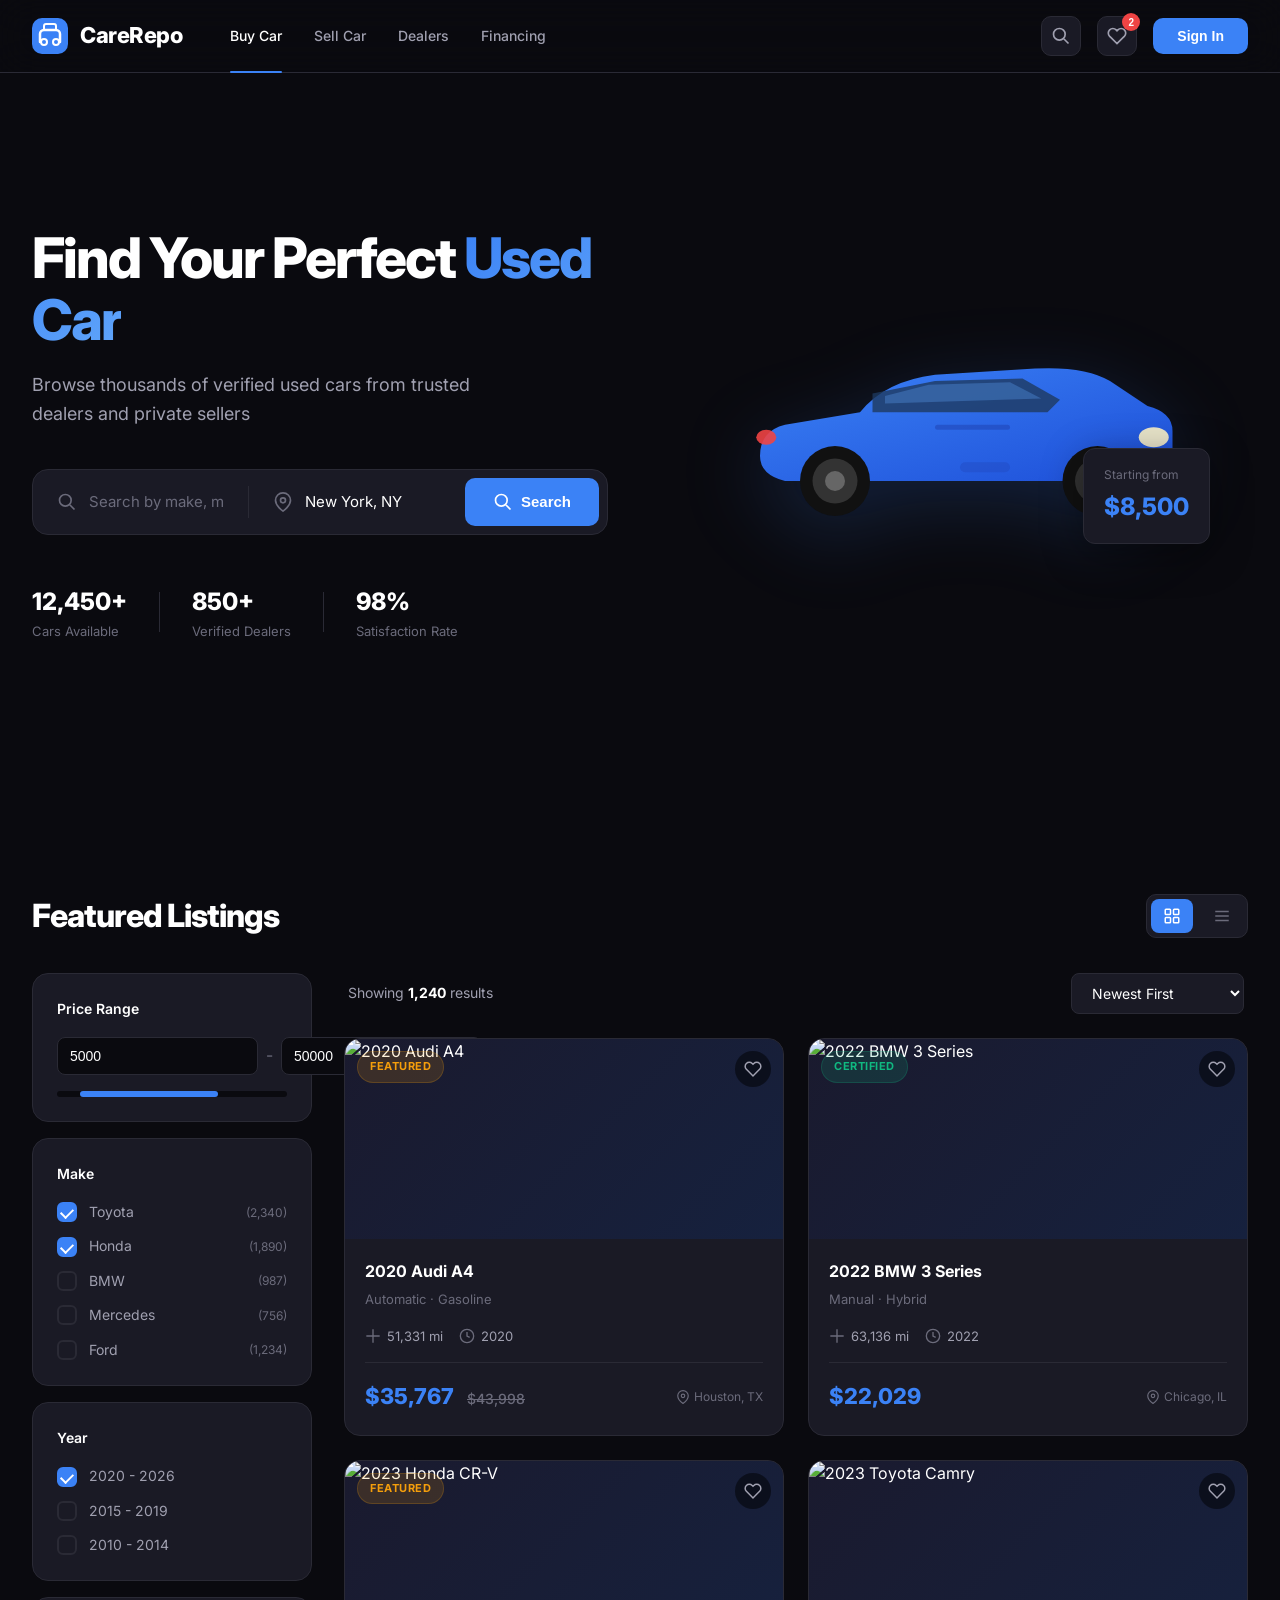
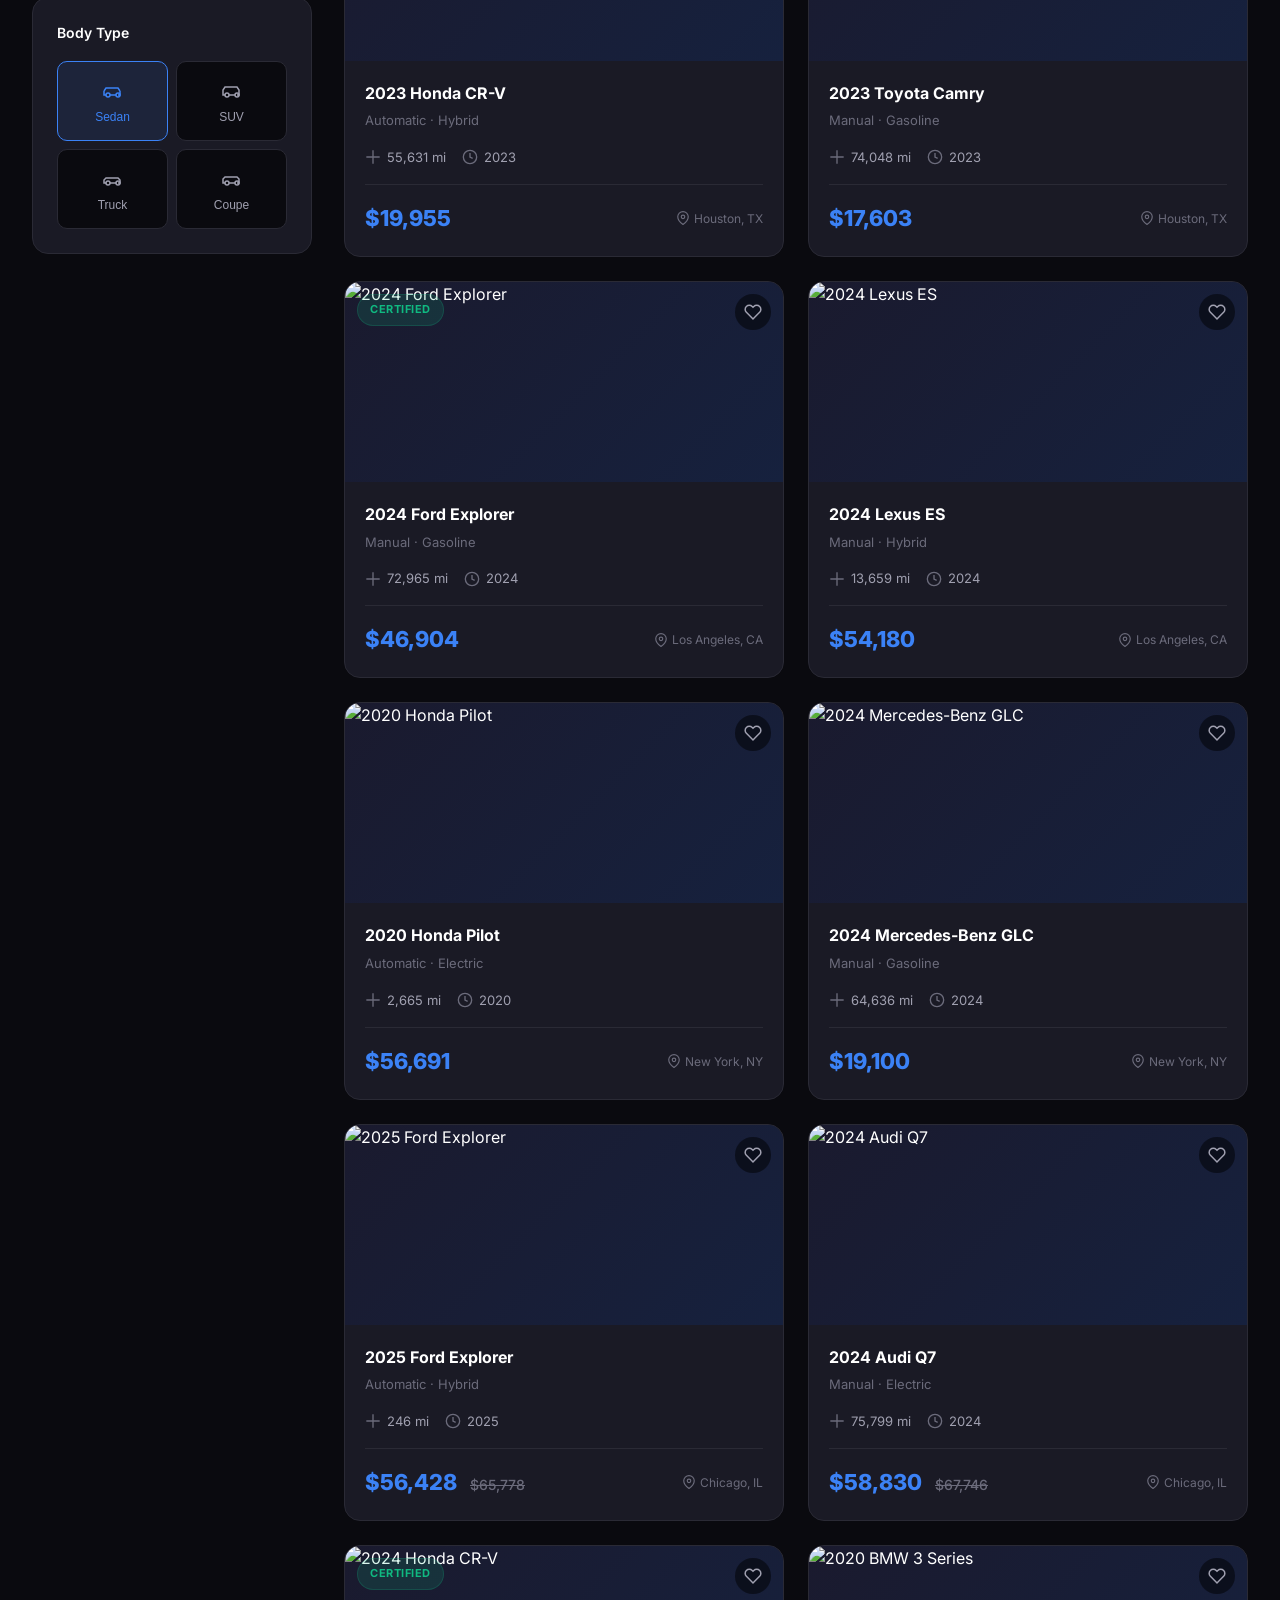
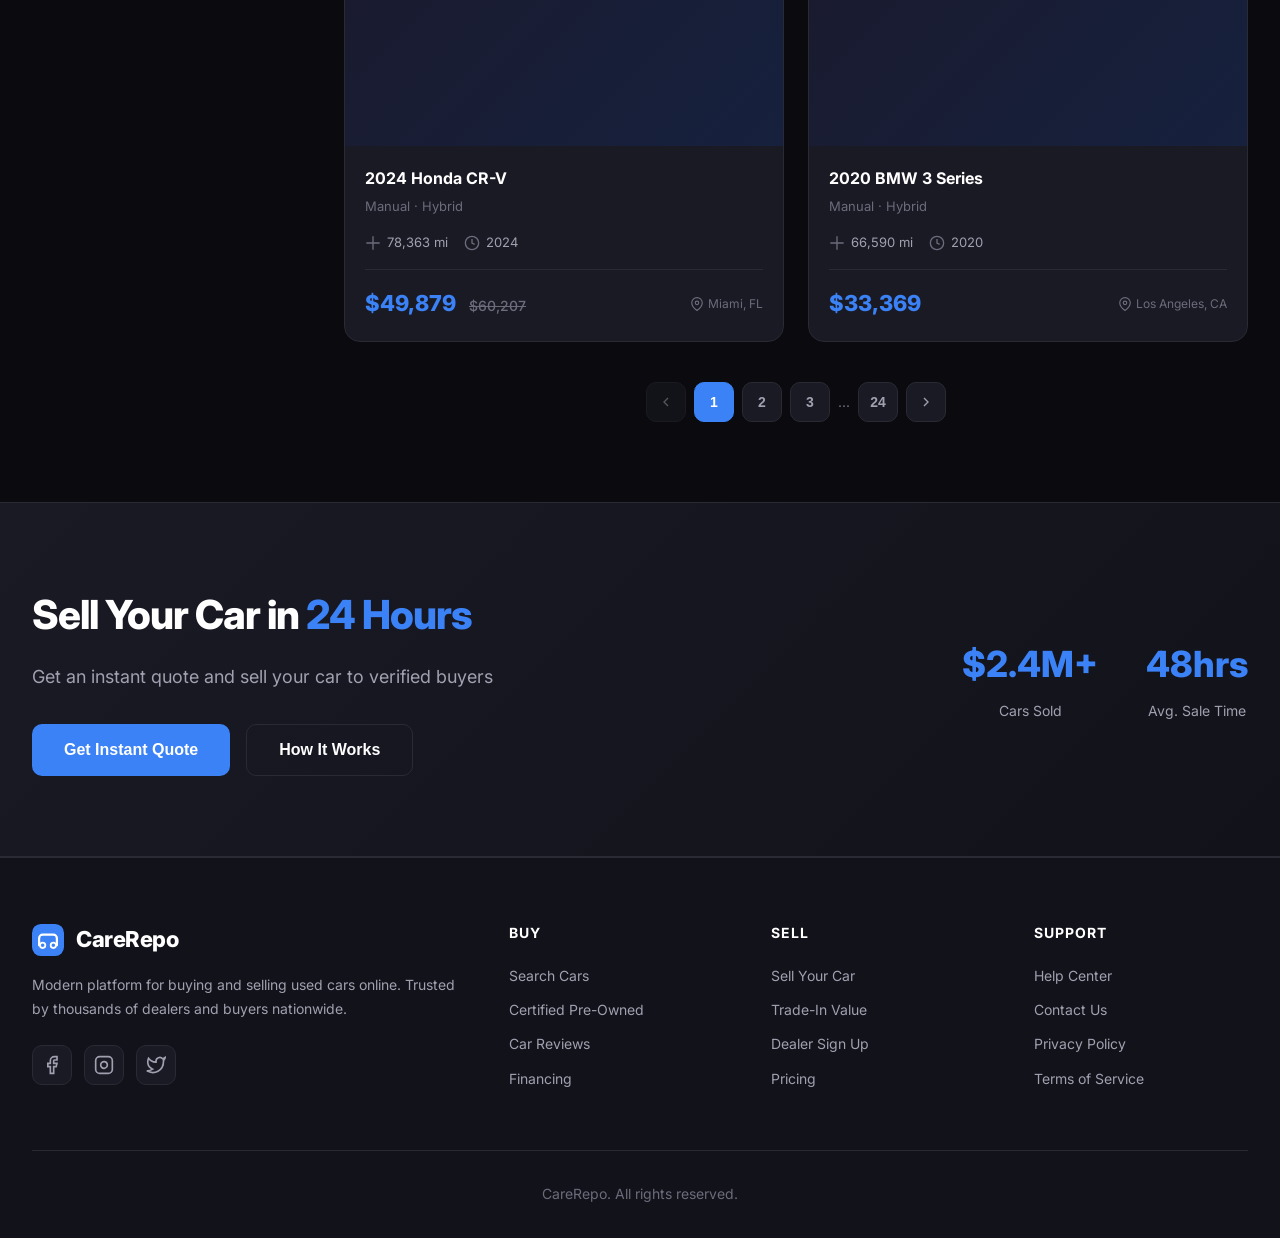
==== index.html @ aa580cdd "initial commit" ====
<!DOCTYPE html>
<html lang="en">
<head>
    <meta charset="UTF-8">
    <meta name="viewport" content="width=device-width, initial-scale=1.0">
    <title>CareRepo - Buy & Sell Used Cars Online</title>
    <link rel="stylesheet" href="styles.css">
    <link href="https://fonts.googleapis.com/css2?family=Inter:wght@300;400;500;600;700;800&display=swap" rel="stylesheet">
</head>
<body>
    <!-- Navigation -->
    <nav class="navbar">
        <div class="nav-container">
            <div class="nav-left">
                <a href="#" class="logo">
                    <svg width="36" height="36" viewBox="0 0 36 36" fill="none">
                        <rect width="36" height="36" rx="10" fill="#3b82f6"/>
                        <path d="M8 24v-8a4 4 0 014-4h12a4 4 0 014 4v8" stroke="white" stroke-width="2.5" stroke-linecap="round"/>
                        <circle cx="12" cy="24" r="3" stroke="white" stroke-width="2"/>
                        <circle cx="24" cy="24" r="3" stroke="white" stroke-width="2"/>
                        <path d="M12 12V8a2 2 0 012-2h8a2 2 0 012 2v4" stroke="white" stroke-width="2" stroke-linecap="round"/>
                    </svg>
                    <span>CareRepo</span>
                </a>
                <div class="nav-links">
                    <a href="#" class="nav-link active">Buy Car</a>
                    <a href="#" class="nav-link">Sell Car</a>
                    <a href="#" class="nav-link">Dealers</a>
                    <a href="#" class="nav-link">Financing</a>
                </div>
            </div>
            <div class="nav-right">
                <button class="icon-btn">
                    <svg width="20" height="20" viewBox="0 0 24 24" fill="none" stroke="currentColor" stroke-width="2">
                        <path d="M21 21l-6-6m2-5a7 7 0 11-14 0 7 7 0 0114 0z"/>
                    </svg>
                </button>
                <button class="icon-btn">
                    <svg width="20" height="20" viewBox="0 0 24 24" fill="none" stroke="currentColor" stroke-width="2">
                        <path d="M20.84 4.61a5.5 5.5 0 00-7.78 0L12 5.67l-1.06-1.06a5.5 5.5 0 00-7.78 7.78l1.06 1.06L12 21.23l7.78-7.78 1.06-1.06a5.5 5.5 0 000-7.78z"/>
                    </svg>
                    <span class="badge">2</span>
                </button>
                <button class="btn-primary">Sign In</button>
            </div>
        </div>
    </nav>

    <!-- Hero Section -->
    <section class="hero">
        <div class="hero-content">
            <h1>Find Your Perfect <span class="gradient-text">Used Car</span></h1>
            <p>Browse thousands of verified used cars from trusted dealers and private sellers</p>
            
            <div class="search-box">
                <div class="search-field">
                    <svg width="20" height="20" viewBox="0 0 24 24" fill="none" stroke="currentColor" stroke-width="2">
                        <path d="M21 21l-6-6m2-5a7 7 0 11-14 0 7 7 0 0114 0z"/>
                    </svg>
                    <input type="text" placeholder="Search by make, model, or keyword..." id="searchInput">
                </div>
                <div class="search-divider"></div>
                <div class="search-field">
                    <svg width="20" height="20" viewBox="0 0 24 24" fill="none" stroke="currentColor" stroke-width="2">
                        <path d="M21 10c0 7-9 13-9 13s-9-6-9-13a9 9 0 0118 0z"/>
                        <circle cx="12" cy="10" r="3"/>
                    </svg>
                    <input type="text" placeholder="Location" value="New York, NY">
                </div>
                <button class="btn-search" onclick="searchCars()">
                    <svg width="20" height="20" viewBox="0 0 24 24" fill="none" stroke="currentColor" stroke-width="2">
                        <path d="M21 21l-6-6m2-5a7 7 0 11-14 0 7 7 0 0114 0z"/>
                    </svg>
                    Search
                </button>
            </div>

            <div class="quick-stats">
                <div class="stat">
                    <span class="stat-number">12,450+</span>
                    <span class="stat-label">Cars Available</span>
                </div>
                <div class="stat-divider"></div>
                <div class="stat">
                    <span class="stat-number">850+</span>
                    <span class="stat-label">Verified Dealers</span>
                </div>
                <div class="stat-divider"></div>
                <div class="stat">
                    <span class="stat-number">98%</span>
                    <span class="stat-label">Satisfaction Rate</span>
                </div>
            </div>
        </div>
        <div class="hero-image">
            <div class="car-showcase">
                <div class="car-float">
                    <svg viewBox="0 0 400 200" class="hero-car">
                        <defs>
                            <linearGradient id="carGrad" x1="0%" y1="0%" x2="100%" y2="100%">
                                <stop offset="0%" style="stop-color:#3b82f6;stop-opacity:1" />
                                <stop offset="100%" style="stop-color:#1d4ed8;stop-opacity:1" />
                            </linearGradient>
                        </defs>
                        <!-- Car body -->
                        <path d="M40 120 Q40 100 60 95 L120 85 Q140 60 180 55 L260 50 Q300 48 320 60 L350 80 Q370 85 370 100 L370 120 Q370 135 350 140 L60 140 Q40 135 40 120Z" fill="url(#carGrad)"/>
                        <!-- Windows -->
                        <path d="M130 70 L180 60 L250 58 L280 75 L270 85 L130 85Z" fill="#1e3a5f" opacity="0.8"/>
                        <path d="M140 72 L175 63 L240 61 L265 74 L140 78Z" fill="#60a5fa" opacity="0.3"/>
                        <!-- Wheels -->
                        <circle cx="100" cy="140" r="28" fill="#111"/>
                        <circle cx="100" cy="140" r="18" fill="#333"/>
                        <circle cx="100" cy="140" r="8" fill="#666"/>
                        <circle cx="310" cy="140" r="28" fill="#111"/>
                        <circle cx="310" cy="140" r="18" fill="#333"/>
                        <circle cx="310" cy="140" r="8" fill="#666"/>
                        <!-- Headlight -->
                        <ellipse cx="355" cy="105" rx="12" ry="8" fill="#fef3c7" opacity="0.9"/>
                        <!-- Taillight -->
                        <ellipse cx="45" cy="105" rx="8" ry="6" fill="#ef4444" opacity="0.9"/>
                        <!-- Details -->
                        <rect x="180" y="95" width="60" height="4" rx="2" fill="#1e40af" opacity="0.5"/>
                        <rect x="200" y="125" width="40" height="8" rx="4" fill="#1e40af" opacity="0.3"/>
                    </svg>
                    <div class="price-tag">
                        <span class="price-label">Starting from</span>
                        <span class="price-value">$8,500</span>
                    </div>
                </div>
            </div>
        </div>
    </section>

    <!-- Filters & Listings -->
    <section class="listings-section">
        <div class="section-header">
            <h2>Featured Listings</h2>
            <div class="view-toggle">
                <button class="toggle-btn active" data-view="grid">
                    <svg width="18" height="18" viewBox="0 0 24 24" fill="none" stroke="currentColor" stroke-width="2">
                        <rect x="3" y="3" width="7" height="7" rx="1"/>
                        <rect x="14" y="3" width="7" height="7" rx="1"/>
                        <rect x="3" y="14" width="7" height="7" rx="1"/>
                        <rect x="14" y="14" width="7" height="7" rx="1"/>
                    </svg>
                </button>
                <button class="toggle-btn" data-view="list">
                    <svg width="18" height="18" viewBox="0 0 24 24" fill="none" stroke="currentColor" stroke-width="2">
                        <line x1="3" y1="6" x2="21" y2="6"/>
                        <line x1="3" y1="12" x2="21" y2="12"/>
                        <line x1="3" y1="18" x2="21" y2="18"/>
                    </svg>
                </button>
            </div>
        </div>

        <div class="listings-layout">
            <!-- Sidebar Filters -->
            <aside class="filters-sidebar">
                <div class="filter-group">
                    <h4>Price Range</h4>
                    <div class="price-inputs">
                        <input type="number" placeholder="Min" value="5000">
                        <span>-</span>
                        <input type="number" placeholder="Max" value="50000">
                    </div>
                    <div class="range-slider">
                        <div class="range-track">
                            <div class="range-fill" style="left: 10%; right: 30%;"></div>
                        </div>
                    </div>
                </div>

                <div class="filter-group">
                    <h4>Make</h4>
                    <div class="checkbox-list">
                        <label class="checkbox-item">
                            <input type="checkbox" checked>
                            <span class="checkmark"></span>
                            <span>Toyota</span>
                            <span class="count">(2,340)</span>
                        </label>
                        <label class="checkbox-item">
                            <input type="checkbox" checked>
                            <span class="checkmark"></span>
                            <span>Honda</span>
                            <span class="count">(1,890)</span>
                        </label>
                        <label class="checkbox-item">
                            <input type="checkbox">
                            <span class="checkmark"></span>
                            <span>BMW</span>
                            <span class="count">(987)</span>
                        </label>
                        <label class="checkbox-item">
                            <input type="checkbox">
                            <span class="checkmark"></span>
                            <span>Mercedes</span>
                            <span class="count">(756)</span>
                        </label>
                        <label class="checkbox-item">
                            <input type="checkbox">
                            <span class="checkmark"></span>
                            <span>Ford</span>
                            <span class="count">(1,234)</span>
                        </label>
                    </div>
                </div>

                <div class="filter-group">
                    <h4>Year</h4>
                    <div class="checkbox-list">
                        <label class="checkbox-item">
                            <input type="checkbox" checked>
                            <span class="checkmark"></span>
                            <span>2020 - 2026</span>
                        </label>
                        <label class="checkbox-item">
                            <input type="checkbox">
                            <span class="checkmark"></span>
                            <span>2015 - 2019</span>
                        </label>
                        <label class="checkbox-item">
                            <input type="checkbox">
                            <span class="checkmark"></span>
                            <span>2010 - 2014</span>
                        </label>
                    </div>
                </div>

                <div class="filter-group">
                    <h4>Body Type</h4>
                    <div class="body-type-grid">
                        <button class="body-type-btn active">
                            <svg width="24" height="24" viewBox="0 0 24 24" fill="none" stroke="currentColor" stroke-width="1.5">
                                <path d="M5 17a2 2 0 104 0 2 2 0 00-4 0z"/>
                                <path d="M15 17a2 2 0 104 0 2 2 0 00-4 0z"/>
                                <path d="M5 17H3v-4M3 13l2-3h12l2 3M19 13v4h-2M9 17h6"/>
                            </svg>
                            <span>Sedan</span>
                        </button>
                        <button class="body-type-btn">
                            <svg width="24" height="24" viewBox="0 0 24 24" fill="none" stroke="currentColor" stroke-width="1.5">
                                <path d="M5 17a2 2 0 104 0 2 2 0 00-4 0z"/>
                                <path d="M15 17a2 2 0 104 0 2 2 0 00-4 0z"/>
                                <path d="M5 17H3v-5l2-3h12l2 3v5h-2M9 17h6"/>
                            </svg>
                            <span>SUV</span>
                        </button>
                        <button class="body-type-btn">
                            <svg width="24" height="24" viewBox="0 0 24 24" fill="none" stroke="currentColor" stroke-width="1.5">
                                <path d="M5 17a2 2 0 104 0 2 2 0 00-4 0z"/>
                                <path d="M15 17a2 2 0 104 0 2 2 0 00-4 0z"/>
                                <path d="M5 17H3v-3l2-2h12l2 2v3h-2M9 17h6"/>
                            </svg>
                            <span>Truck</span>
                        </button>
                        <button class="body-type-btn">
                            <svg width="24" height="24" viewBox="0 0 24 24" fill="none" stroke="currentColor" stroke-width="1.5">
                                <path d="M5 17a2 2 0 104 0 2 2 0 00-4 0z"/>
                                <path d="M15 17a2 2 0 104 0 2 2 0 00-4 0z"/>
                                <path d="M5 17H3v-4l2-2h12l2 2v4h-2M9 17h6"/>
                            </svg>
                            <span>Coupe</span>
                        </button>
                    </div>
                </div>
            </aside>

            <!-- Car Grid -->
            <div class="cars-container">
                <div class="cars-header">
                    <p class="results-count">Showing <strong>1,240</strong> results</p>
                    <div class="sort-dropdown">
                        <select id="sortSelect">
                            <option value="newest">Newest First</option>
                            <option value="price-low">Price: Low to High</option>
                            <option value="price-high">Price: High to Low</option>
                            <option value="mileage">Lowest Mileage</option>
                        </select>
                    </div>
                </div>

                <div class="cars-grid" id="carsGrid">
                    <!-- Cars populated by JS -->
                </div>

                <div class="pagination">
                    <button class="page-btn" disabled>
                        <svg width="16" height="16" viewBox="0 0 24 24" fill="none" stroke="currentColor" stroke-width="2">
                            <polyline points="15 18 9 12 15 6"/>
                        </svg>
                    </button>
                    <button class="page-btn active">1</button>
                    <button class="page-btn">2</button>
                    <button class="page-btn">3</button>
                    <span class="page-ellipsis">...</span>
                    <button class="page-btn">24</button>
                    <button class="page-btn">
                        <svg width="16" height="16" viewBox="0 0 24 24" fill="none" stroke="currentColor" stroke-width="2">
                            <polyline points="9 18 15 12 9 6"/>
                        </svg>
                    </button>
                </div>
            </div>
        </div>
    </section>

    <!-- CTA Section -->
    <section class="cta-section">
        <div class="cta-content">
            <h2>Sell Your Car in <span class="highlight">24 Hours</span></h2>
            <p>Get an instant quote and sell your car to verified buyers</p>
            <div class="cta-buttons">
                <button class="btn-primary btn-large">Get Instant Quote</button>
                <button class="btn-outline btn-large">How It Works</button>
            </div>
        </div>
        <div class="cta-stats">
            <div class="cta-stat">
                <span class="cta-number">$2.4M+</span>
                <span class="cta-label">Cars Sold</span>
            </div>
            <div class="cta-stat">
                <span class="cta-number">48hrs</span>
                <span class="cta-label">Avg. Sale Time</span>
            </div>
        </div>
    </section>

    <!-- Footer -->
    <footer class="footer">
        <div class="footer-grid">
            <div class="footer-brand">
                <div class="logo">
                    <svg width="32" height="32" viewBox="0 0 36 36" fill="none">
                        <rect width="36" height="36" rx="10" fill="#3b82f6"/>
                        <path d="M8 24v-8a4 4 0 014-4h12a4 4 0 014 4v8" stroke="white" stroke-width="2.5" stroke-linecap="round"/>
                        <circle cx="12" cy="24" r="3" stroke="white" stroke-width="2"/>
                        <circle cx="24" cy="24" r="3" stroke="white" stroke-width="2"/>
                    </svg>
                    <span>CareRepo</span>
                </div>
                <p>Modern platform for buying and selling used cars online. Trusted by thousands of dealers and buyers nationwide.</p>
                <div class="social-links">
                    <a href="#" class="social-link">
                        <svg width="20" height="20" viewBox="0 0 24 24" fill="none" stroke="currentColor" stroke-width="2">
                            <path d="M18 2h-3a5 5 0 00-5 5v3H7v4h3v8h4v-8h3l1-4h-4V7a1 1 0 011-1h3z"/>
                        </svg>
                    </a>
                    <a href="#" class="social-link">
                        <svg width="20" height="20" viewBox="0 0 24 24" fill="none" stroke="currentColor" stroke-width="2">
                            <rect x="2" y="2" width="20" height="20" rx="5" ry="5"/>
                            <path d="M16 11.37A4 4 0 1112.63 8 4 4 0 0116 11.37z"/>
                            <line x1="17.5" y1="6.5" x2="17.51" y2="6.5"/>
                        </svg>
                    </a>
                    <a href="#" class="social-link">
                        <svg width="20" height="20" viewBox="0 0 24 24" fill="none" stroke="currentColor" stroke-width="2">
                            <path d="M23 3a10.9 10.9 0 01-3.14 1.53 4.48 4.48 0 00-7.86 3v1A10.66 10.66 0 013 4s-4 9 5 13a11.64 11.64 0 01-7 2c9 5 20 0 20-11.5a4.5 4.5 0 00-.08-.83A7.72 7.72 0 0023 3z"/>
                        </svg>
                    </a>
                </div>
            </div>
            <div class="footer-links">
                <h4>Buy</h4>
                <a href="#">Search Cars</a>
                <a href="#">Certified Pre-Owned</a>
                <a href="#">Car Reviews</a>
                <a href="#">Financing</a>
            </div>
            <div class="footer-links">
                <h4>Sell</h4>
                <a href="#">Sell Your Car</a>
                <a href="#">Trade-In Value</a>
                <a href="#">Dealer Sign Up</a>
                <a href="#">Pricing</a>
            </div>
            <div class="footer-links">
                <h4>Support</h4>
                <a href="#">Help Center</a>
                <a href="#">Contact Us</a>
                <a href="#">Privacy Policy</a>
                <a href="#">Terms of Service</a>
            </div>
        </div>
        <div class="footer-bottom">
            <p> CareRepo. All rights reserved.</p>
        </div>
    </footer>

    <script src="script.js"></script>
</body>
</html>
---- styles.css ----
/* styles.css */
:root {
    --primary: #3b82f6;
    --primary-dark: #2563eb;
    --primary-light: #60a5fa;
    --bg: #0a0a0f;
    --bg-elevated: #12121a;
    --bg-card: #1a1a25;
    --bg-card-hover: #22222f;
    --text-primary: #ffffff;
    --text-secondary: #a0a0b0;
    --text-muted: #6b6b7b;
    --border: #2a2a35;
    --success: #10b981;
    --danger: #ef4444;
    --warning: #f59e0b;
    --radius: 12px;
    --radius-lg: 16px;
    --shadow: 0 4px 20px rgba(0,0,0,0.3);
    --shadow-lg: 0 10px 40px rgba(0,0,0,0.4);
}

* {
    margin: 0;
    padding: 0;
    box-sizing: border-box;
}

html {
    scroll-behavior: smooth;
}

body {
    font-family: 'Inter', -apple-system, BlinkMacSystemFont, sans-serif;
    background: var(--bg);
    color: var(--text-primary);
    line-height: 1.6;
    -webkit-font-smoothing: antialiased;
}

/* Scrollbar */
::-webkit-scrollbar {
    width: 8px;
}

::-webkit-scrollbar-track {
    background: var(--bg);
}

::-webkit-scrollbar-thumb {
    background: var(--border);
    border-radius: 4px;
}

::-webkit-scrollbar-thumb:hover {
    background: var(--primary);
}

/* Navigation */
.navbar {
    position: fixed;
    top: 0;
    left: 0;
    right: 0;
    z-index: 1000;
    background: rgba(10, 10, 15, 0.8);
    backdrop-filter: blur(20px);
    border-bottom: 1px solid var(--border);
}

.nav-container {
    max-width: 1400px;
    margin: 0 auto;
    padding: 0 32px;
    height: 72px;
    display: flex;
    align-items: center;
    justify-content: space-between;
}

.nav-left {
    display: flex;
    align-items: center;
    gap: 48px;
}

.logo {
    display: flex;
    align-items: center;
    gap: 12px;
    text-decoration: none;
    color: var(--text-primary);
    font-size: 22px;
    font-weight: 800;
    letter-spacing: -0.5px;
}

.nav-links {
    display: flex;
    gap: 32px;
}

.nav-link {
    color: var(--text-secondary);
    text-decoration: none;
    font-size: 14px;
    font-weight: 500;
    transition: color 0.3s ease;
    position: relative;
}

.nav-link:hover, .nav-link.active {
    color: var(--text-primary);
}

.nav-link.active::after {
    content: '';
    position: absolute;
    bottom: -26px;
    left: 0;
    right: 0;
    height: 2px;
    background: var(--primary);
    border-radius: 2px;
}

.nav-right {
    display: flex;
    align-items: center;
    gap: 16px;
}

.icon-btn {
    position: relative;
    background: var(--bg-card);
    border: 1px solid var(--border);
    border-radius: 10px;
    width: 40px;
    height: 40px;
    display: flex;
    align-items: center;
    justify-content: center;
    color: var(--text-secondary);
    cursor: pointer;
    transition: all 0.3s ease;
}

.icon-btn:hover {
    border-color: var(--primary);
    color: var(--text-primary);
    background: var(--bg-card-hover);
}

.badge {
    position: absolute;
    top: -4px;
    right: -4px;
    width: 18px;
    height: 18px;
    background: var(--danger);
    border-radius: 50%;
    font-size: 10px;
    font-weight: 700;
    display: flex;
    align-items: center;
    justify-content: center;
    color: white;
    animation: pulse 2s infinite;
}

@keyframes pulse {
    0%, 100% { transform: scale(1); }
    50% { transform: scale(1.15); }
}

.btn-primary {
    background: var(--primary);
    color: white;
    border: none;
    border-radius: 10px;
    padding: 10px 24px;
    font-size: 14px;
    font-weight: 600;
    cursor: pointer;
    transition: all 0.3s ease;
}

.btn-primary:hover {
    background: var(--primary-dark);
    transform: translateY(-2px);
    box-shadow: 0 4px 16px rgba(59, 130, 246, 0.3);
}

.btn-outline {
    background: transparent;
    color: var(--text-primary);
    border: 1px solid var(--border);
    border-radius: 10px;
    padding: 10px 24px;
    font-size: 14px;
    font-weight: 600;
    cursor: pointer;
    transition: all 0.3s ease;
}

.btn-outline:hover {
    border-color: var(--primary);
    color: var(--primary);
}

/* Hero Section */
.hero {
    padding: 140px 32px 80px;
    max-width: 1400px;
    margin: 0 auto;
    display: grid;
    grid-template-columns: 1fr 1fr;
    gap: 64px;
    align-items: center;
    min-height: 90vh;
}

.hero-content h1 {
    font-size: 56px;
    font-weight: 800;
    line-height: 1.1;
    letter-spacing: -2px;
    margin-bottom: 20px;
}

.gradient-text {
    background: linear-gradient(135deg, var(--primary), var(--primary-light));
    -webkit-background-clip: text;
    -webkit-text-fill-color: transparent;
    background-clip: text;
}

.hero-content p {
    font-size: 18px;
    color: var(--text-secondary);
    margin-bottom: 40px;
    max-width: 480px;
}

.search-box {
    display: flex;
    align-items: center;
    background: var(--bg-card);
    border: 1px solid var(--border);
    border-radius: var(--radius-lg);
    padding: 8px;
    gap: 8px;
    margin-bottom: 48px;
    transition: all 0.3s ease;
}

.search-box:focus-within {
    border-color: var(--primary);
    box-shadow: 0 0 0 4px rgba(59, 130, 246, 0.1);
}

.search-field {
    display: flex;
    align-items: center;
    gap: 12px;
    padding: 12px 16px;
    flex: 1;
}

.search-field svg {
    color: var(--text-muted);
    flex-shrink: 0;
}

.search-field input {
    background: none;
    border: none;
    outline: none;
    color: var(--text-primary);
    font-size: 15px;
    width: 100%;
    font-family: inherit;
}

.search-field input::placeholder {
    color: var(--text-muted);
}

.search-divider {
    width: 1px;
    height: 32px;
    background: var(--border);
}

.btn-search {
    display: flex;
    align-items: center;
    gap: 8px;
    background: var(--primary);
    color: white;
    border: none;
    border-radius: 10px;
    padding: 14px 28px;
    font-size: 15px;
    font-weight: 600;
    cursor: pointer;
    transition: all 0.3s ease;
    white-space: nowrap;
}

.btn-search:hover {
    background: var(--primary-dark);
    transform: translateY(-2px);
    box-shadow: 0 4px 16px rgba(59, 130, 246, 0.3);
}

.quick-stats {
    display: flex;
    align-items: center;
    gap: 32px;
}

.stat {
    display: flex;
    flex-direction: column;
}

.stat-number {
    font-size: 24px;
    font-weight: 800;
    color: var(--text-primary);
}

.stat-label {
    font-size: 13px;
    color: var(--text-muted);
}

.stat-divider {
    width: 1px;
    height: 40px;
    background: var(--border);
}

/* Hero Car Animation */
.hero-image {
    display: flex;
    align-items: center;
    justify-content: center;
}

.car-showcase {
    position: relative;
    width: 100%;
    max-width: 500px;
}

.car-float {
    animation: float 6s ease-in-out infinite;
}

@keyframes float {
    0%, 100% { transform: translateY(0px); }
    50% { transform: translateY(-20px); }
}

.hero-car {
    width: 100%;
    height: auto;
    filter: drop-shadow(0 20px 40px rgba(59, 130, 246, 0.2));
}

.price-tag {
    position: absolute;
    bottom: 20px;
    right: 0;
    background: var(--bg-card);
    border: 1px solid var(--border);
    border-radius: var(--radius);
    padding: 16px 20px;
    box-shadow: var(--shadow-lg);
    animation: slideIn 1s ease forwards;
    animation-delay: 0.5s;
    opacity: 0;
}

@keyframes slideIn {
    from { opacity: 0; transform: translateX(20px); }
    to { opacity: 1; transform: translateX(0); }
}

.price-label {
    display: block;
    font-size: 12px;
    color: var(--text-muted);
    margin-bottom: 4px;
}

.price-value {
    display: block;
    font-size: 24px;
    font-weight: 800;
    color: var(--primary);
}

/* Listings Section */
.listings-section {
    max-width: 1400px;
    margin: 0 auto;
    padding: 80px 32px;
}

.section-header {
    display: flex;
    justify-content: space-between;
    align-items: center;
    margin-bottom: 32px;
}

.section-header h2 {
    font-size: 32px;
    font-weight: 800;
    letter-spacing: -1px;
}

.view-toggle {
    display: flex;
    gap: 8px;
    background: var(--bg-card);
    padding: 4px;
    border-radius: 10px;
    border: 1px solid var(--border);
}

.toggle-btn {
    background: none;
    border: none;
    color: var(--text-muted);
    padding: 8px 12px;
    border-radius: 8px;
    cursor: pointer;
    transition: all 0.3s ease;
    display: flex;
    align-items: center;
}

.toggle-btn.active {
    background: var(--primary);
    color: white;
}

.toggle-btn:hover:not(.active) {
    color: var(--text-primary);
}

/* Layout */
.listings-layout {
    display: grid;
    grid-template-columns: 280px 1fr;
    gap: 32px;
}

/* Filters Sidebar */
.filters-sidebar {
    position: sticky;
    top: 100px;
    height: fit-content;
}

.filter-group {
    background: var(--bg-card);
    border: 1px solid var(--border);
    border-radius: var(--radius-lg);
    padding: 24px;
    margin-bottom: 16px;
}

.filter-group h4 {
    font-size: 14px;
    font-weight: 600;
    margin-bottom: 16px;
    color: var(--text-primary);
}

.price-inputs {
    display: flex;
    align-items: center;
    gap: 8px;
    margin-bottom: 16px;
}

.price-inputs input {
    flex: 1;
    background: var(--bg);
    border: 1px solid var(--border);
    border-radius: 8px;
    padding: 10px 12px;
    color: var(--text-primary);
    font-size: 14px;
    outline: none;
    transition: border-color 0.3s ease;
}

.price-inputs input:focus {
    border-color: var(--primary);
}

.price-inputs span {
    color: var(--text-muted);
}

.range-slider {
    position: relative;
    height: 6px;
    background: var(--bg);
    border-radius: 3px;
}

.range-fill {
    position: absolute;
    height: 100%;
    background: var(--primary);
    border-radius: 3px;
}

.checkbox-list {
    display: flex;
    flex-direction: column;
    gap: 12px;
}

.checkbox-item {
    display: flex;
    align-items: center;
    gap: 12px;
    cursor: pointer;
    font-size: 14px;
    color: var(--text-secondary);
    transition: color 0.3s ease;
}

.checkbox-item:hover {
    color: var(--text-primary);
}

.checkbox-item input {
    display: none;
}

.checkmark {
    width: 20px;
    height: 20px;
    border: 2px solid var(--border);
    border-radius: 6px;
    display: flex;
    align-items: center;
    justify-content: center;
    transition: all 0.3s ease;
    flex-shrink: 0;
}

.checkbox-item input:checked + .checkmark {
    background: var(--primary);
    border-color: var(--primary);
}

.checkbox-item input:checked + .checkmark::after {
    content: '';
    width: 6px;
    height: 10px;
    border: solid white;
    border-width: 0 2px 2px 0;
    transform: rotate(45deg);
}

.count {
    margin-left: auto;
    color: var(--text-muted);
    font-size: 12px;
}

.body-type-grid {
    display: grid;
    grid-template-columns: 1fr 1fr;
    gap: 8px;
}

.body-type-btn {
    display: flex;
    flex-direction: column;
    align-items: center;
    gap: 8px;
    padding: 16px 8px;
    background: var(--bg);
    border: 1px solid var(--border);
    border-radius: 10px;
    color: var(--text-secondary);
    font-size: 12px;
    font-weight: 500;
    cursor: pointer;
    transition: all 0.3s ease;
}

.body-type-btn:hover {
    border-color: var(--primary);
    color: var(--text-primary);
}

.body-type-btn.active {
    background: rgba(59, 130, 246, 0.1);
    border-color: var(--primary);
    color: var(--primary);
}

/* Cars Container */
.cars-container {
    display: flex;
    flex-direction: column;
    gap: 24px;
}

.cars-header {
    display: flex;
    justify-content: space-between;
    align-items: center;
    padding: 0 4px;
}

.results-count {
    color: var(--text-secondary);
    font-size: 14px;
}

.results-count strong {
    color: var(--text-primary);
}

.sort-dropdown select {
    background: var(--bg-card);
    border: 1px solid var(--border);
    border-radius: 8px;
    padding: 10px 16px;
    color: var(--text-primary);
    font-size: 14px;
    outline: none;
    cursor: pointer;
    font-family: inherit;
}

/* Car Cards */
.cars-grid {
    display: grid;
    grid-template-columns: repeat(auto-fill, minmax(300px, 1fr));
    gap: 24px;
}

.car-card {
    background: var(--bg-card);
    border: 1px solid var(--border);
    border-radius: var(--radius-lg);
    overflow: hidden;
    transition: all 0.4s cubic-bezier(0.4, 0, 0.2, 1);
    cursor: pointer;
    position: relative;
}

.car-card:hover {
    transform: translateY(-8px);
    border-color: rgba(59, 130, 246, 0.3);
    box-shadow: 0 20px 40px rgba(0, 0, 0, 0.4), 0 0 0 1px rgba(59, 130, 246, 0.1);
}

.car-image {
    position: relative;
    height: 200px;
    background: linear-gradient(135deg, #1a1a2e 0%, #16213e 100%);
    overflow: hidden;
}

.car-image img {
    width: 100%;
    height: 100%;
    object-fit: cover;
    transition: transform 0.5s ease;
}

.car-card:hover .car-image img {
    transform: scale(1.05);
}

.car-badge {
    position: absolute;
    top: 12px;
    left: 12px;
    padding: 6px 12px;
    border-radius: 20px;
    font-size: 11px;
    font-weight: 700;
    text-transform: uppercase;
    letter-spacing: 0.5px;
}

.badge-certified {
    background: rgba(16, 185, 129, 0.15);
    color: var(--success);
    border: 1px solid rgba(16, 185, 129, 0.2);
}

.badge-featured {
    background: rgba(245, 158, 11, 0.15);
    color: var(--warning);
    border: 1px solid rgba(245, 158, 11, 0.2);
}

.favorite-btn {
    position: absolute;
    top: 12px;
    right: 12px;
    width: 36px;
    height: 36px;
    background: rgba(0, 0, 0, 0.5);
    backdrop-filter: blur(10px);
    border: none;
    border-radius: 50%;
    display: flex;
    align-items: center;
    justify-content: center;
    color: var(--text-secondary);
    cursor: pointer;
    transition: all 0.3s ease;
}

.favorite-btn:hover {
    background: rgba(239, 68, 68, 0.2);
    color: var(--danger);
}

.favorite-btn.active {
    background: rgba(239, 68, 68, 0.2);
    color: var(--danger);
}

.car-details {
    padding: 20px;
}

.car-title {
    font-size: 16px;
    font-weight: 700;
    margin-bottom: 4px;
    color: var(--text-primary);
}

.car-subtitle {
    font-size: 13px;
    color: var(--text-muted);
    margin-bottom: 16px;
}

.car-specs {
    display: flex;
    gap: 16px;
    margin-bottom: 16px;
    padding-bottom: 16px;
    border-bottom: 1px solid var(--border);
}

.car-spec {
    display: flex;
    align-items: center;
    gap: 6px;
    font-size: 13px;
    color: var(--text-secondary);
}

.car-spec svg {
    color: var(--text-muted);
    flex-shrink: 0;
}

.car-footer {
    display: flex;
    justify-content: space-between;
    align-items: center;
}

.car-price {
    font-size: 22px;
    font-weight: 800;
    color: var(--primary);
}

.car-price .original {
    font-size: 14px;
    color: var(--text-muted);
    text-decoration: line-through;
    font-weight: 500;
    margin-left: 8px;
}

.car-location {
    display: flex;
    align-items: center;
    gap: 4px;
    font-size: 12px;
    color: var(--text-muted);
}

/* Pagination */
.pagination {
    display: flex;
    align-items: center;
    justify-content: center;
    gap: 8px;
    margin-top: 16px;
}

.page-btn {
    width: 40px;
    height: 40px;
    display: flex;
    align-items: center;
    justify-content: center;
    background: var(--bg-card);
    border: 1px solid var(--border);
    border-radius: 10px;
    color: var(--text-secondary);
    font-size: 14px;
    font-weight: 600;
    cursor: pointer;
    transition: all 0.3s ease;
}

.page-btn:hover:not(:disabled) {
    border-color: var(--primary);
    color: var(--text-primary);
}

.page-btn.active {
    background: var(--primary);
    border-color: var(--primary);
    color: white;
}

.page-btn:disabled {
    opacity: 0.5;
    cursor: not-allowed;
}

.page-ellipsis {
    color: var(--text-muted);
    font-size: 14px;
}

/* CTA Section */
.cta-section {
    background: linear-gradient(135deg, var(--bg-card) 0%, var(--bg-elevated) 100%);
    border-top: 1px solid var(--border);
    border-bottom: 1px solid var(--border);
    padding: 80px 32px;
    display: flex;
    justify-content: space-between;
    align-items: center;
    max-width: 1400px;
    margin: 0 auto;
    gap: 64px;
}

.cta-content h2 {
    font-size: 40px;
    font-weight: 800;
    letter-spacing: -1px;
    margin-bottom: 16px;
}

.highlight {
    color: var(--primary);
}

.cta-content p {
    font-size: 18px;
    color: var(--text-secondary);
    margin-bottom: 32px;
}

.cta-buttons {
    display: flex;
    gap: 16px;
}

.btn-large {
    padding: 16px 32px;
    font-size: 16px;
}

.cta-stats {
    display: flex;
    gap: 48px;
}

.cta-stat {
    text-align: center;
}

.cta-number {
    display: block;
    font-size: 36px;
    font-weight: 800;
    color: var(--primary);
    margin-bottom: 4px;
}

.cta-label {
    font-size: 14px;
    color: var(--text-secondary);
}

/* Footer */
.footer {
    background: var(--bg-elevated);
    border-top: 1px solid var(--border);
    padding: 64px 32px 32px;
}

.footer-grid {
    max-width: 1400px;
    margin: 0 auto;
    display: grid;
    grid-template-columns: 2fr 1fr 1fr 1fr;
    gap: 48px;
    margin-bottom: 48px;
}

.footer-brand .logo {
    margin-bottom: 16px;
}

.footer-brand p {
    font-size: 14px;
    color: var(--text-secondary);
    line-height: 1.7;
    margin-bottom: 24px;
}

.social-links {
    display: flex;
    gap: 12px;
}

.social-link {
    width: 40px;
    height: 40px;
    background: var(--bg-card);
    border: 1px solid var(--border);
    border-radius: 10px;
    display: flex;
    align-items: center;
    justify-content: center;
    color: var(--text-secondary);
    transition: all 0.3s ease;
}

.social-link:hover {
    border-color: var(--primary);
    color: var(--primary);
    background: rgba(59, 130, 246, 0.1);
}

.footer-links h4 {
    font-size: 14px;
    font-weight: 700;
    text-transform: uppercase;
    letter-spacing: 1px;
    margin-bottom: 20px;
    color: var(--text-primary);
}

.footer-links a {
    display: block;
    color: var(--text-secondary);
    text-decoration: none;
    font-size: 14px;
    margin-bottom: 12px;
    transition: color 0.3s ease;
}

.footer-links a:hover {
    color: var(--primary);
}

.footer-bottom {
    max-width: 1400px;
    margin: 0 auto;
    padding-top: 32px;
    border-top: 1px solid var(--border);
    text-align: center;
    color: var(--text-muted);
    font-size: 14px;
}

/* Animations */
@keyframes fadeInUp {
    from { opacity: 0; transform: translateY(30px); }
    to { opacity: 1; transform: translateY(0); }
}

.car-card {
    animation: fadeInUp 0.6s ease forwards;
}

.car-card:nth-child(1) { animation-delay: 0.1s; }
.car-card:nth-child(2) { animation-delay: 0.2s; }
.car-card:nth-child(3) { animation-delay: 0.3s; }
.car-card:nth-child(4) { animation-delay: 0.4s; }
.car-card:nth-child(5) { animation-delay: 0.5s; }
.car-card:nth-child(6) { animation-delay: 0.6s; }

/* Responsive */
@media (max-width: 1024px) {
    .hero {
        grid-template-columns: 1fr;
        text-align: center;
    }
    .hero-content p {
        margin-left: auto;
        margin-right: auto;
    }
    .quick-stats {
        justify-content: center;
    }
    .hero-image {
        order: -1;
    }
    .listings-layout {
        grid-template-columns: 1fr;
    }
    .filters-sidebar {
        position: relative;
        top: 0;
    }
    .cta-section {
        flex-direction: column;
        text-align: center;
    }
    .cta-stats {
        justify-content: center;
    }
    .footer-grid {
        grid-template-columns: 1fr 1fr;
    }
}

@media (max-width: 768px) {
    .nav-links {
        display: none;
    }
    .hero-content h1 {
        font-size: 36px;
    }
    .search-box {
        flex-direction: column;
    }
    .search-divider {
        display: none;
    }
    .cars-grid {
        grid-template-columns: 1fr;
    }
    .footer-grid {
        grid-template-columns: 1fr;
    }
    .cta-buttons {
        flex-direction: column;
    }
}
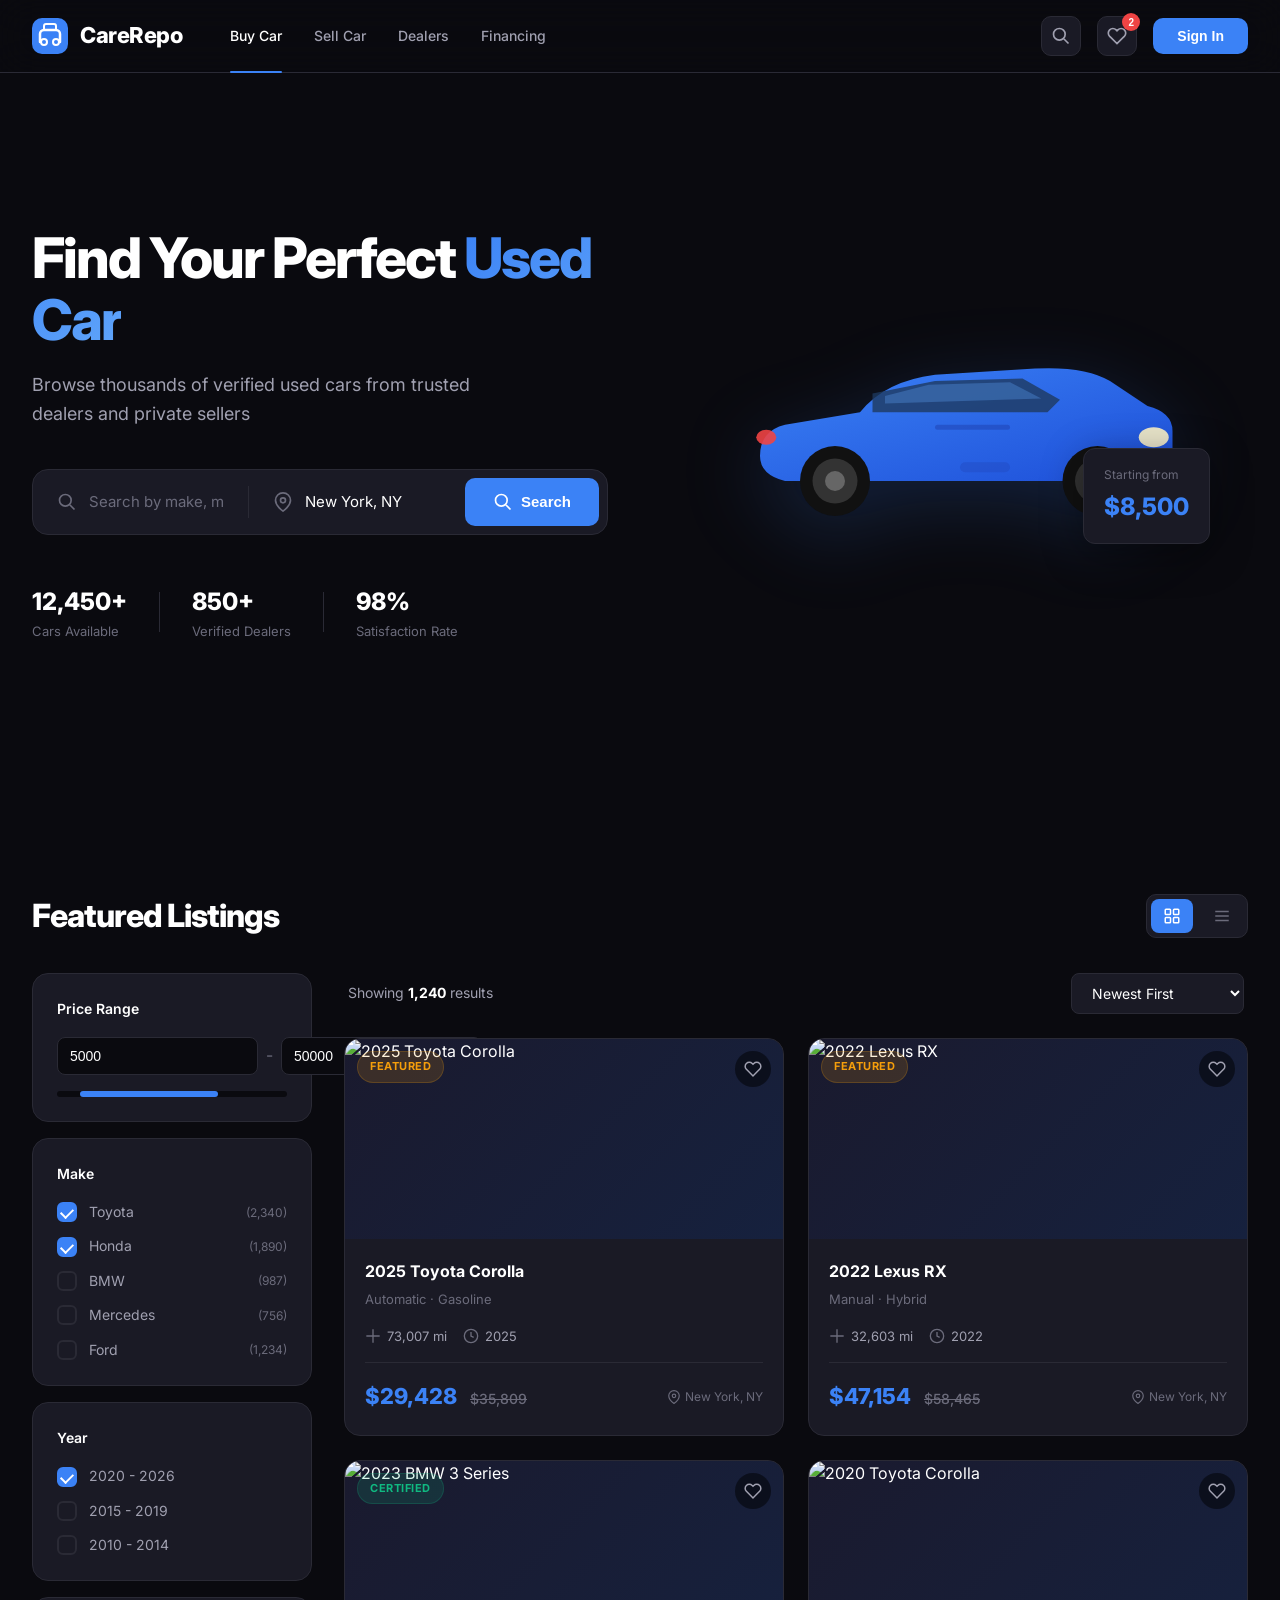
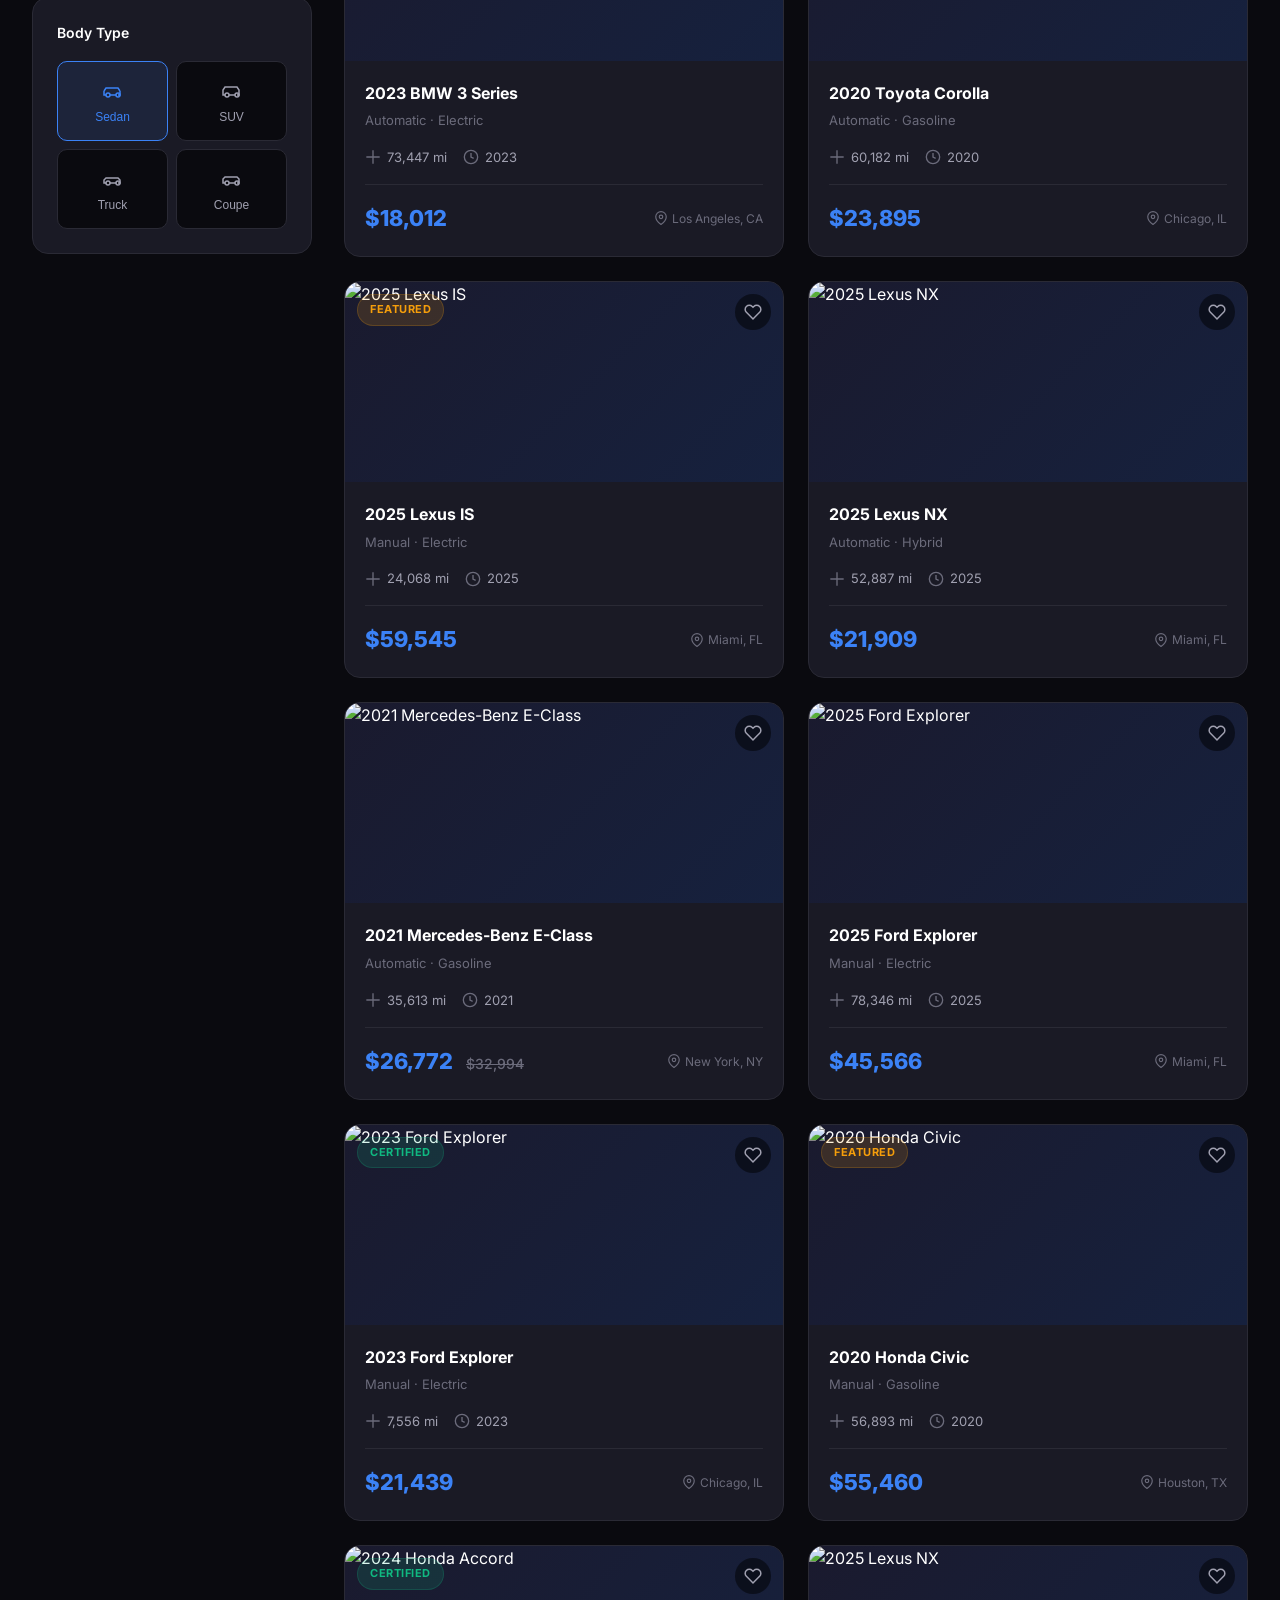
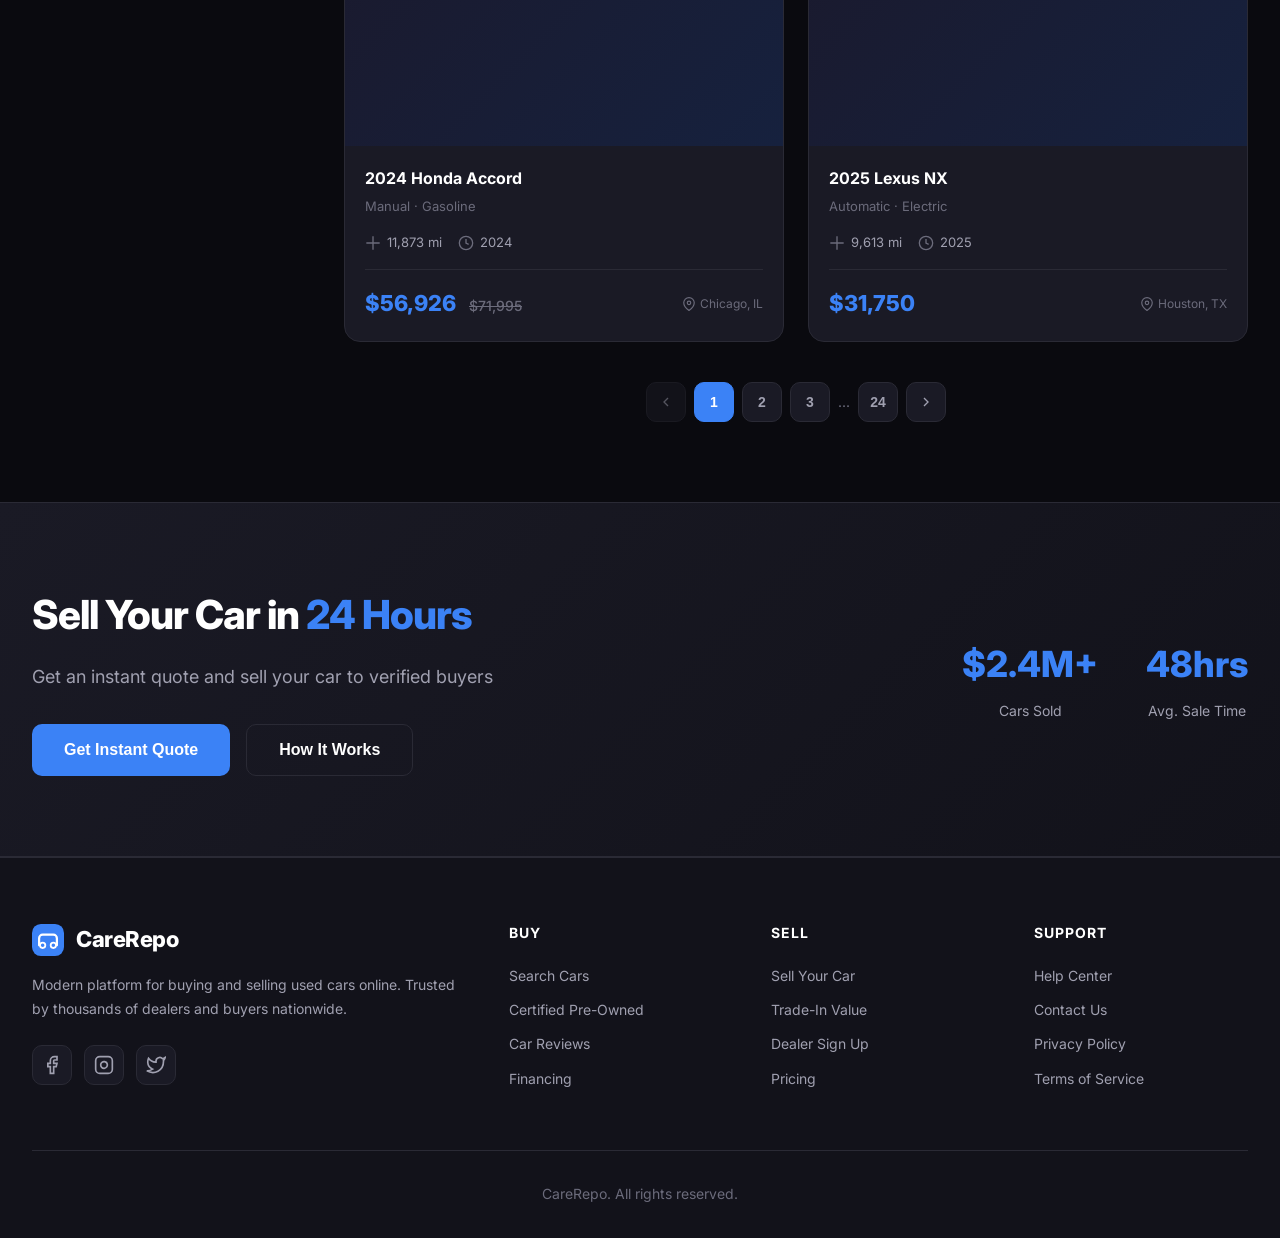
==== commit 4de2f902: "initial portfolio website" ====
--- a/index.html
+++ b/index.html
@@ -6,6 +6,7 @@
     <title>CareRepo - Buy & Sell Used Cars Online</title>
     <link rel="stylesheet" href="styles.css">
     <link href="https://fonts.googleapis.com/css2?family=Inter:wght@300;400;500;600;700;800&display=swap" rel="stylesheet">
+    <meta name="viewport" content="width=device-width, initial-scale=1.0">
 </head>
 <body>
     <!-- Navigation -->
--- a/styles.css
+++ b/styles.css
@@ -1072,4 +1072,97 @@
     .cta-buttons {
         flex-direction: column;
     }
+    
+}
+
+@media (max-width: 768px) {
+
+    .nav-container {
+        padding: 0 16px;
+    }
+
+    .nav-right {
+        gap: 8px;
+    }
+
+    .btn-primary {
+        padding: 8px 14px;
+        font-size: 13px;
+    }
+}
+
+@media (max-width: 768px) {
+    .page-btn {
+        width: 36px;
+        height: 36px;
+    }
+
+    .checkbox-item {
+        font-size: 13px;
+    }
+}
+
+@media (max-width: 768px) {
+
+    .hero {
+        padding: 100px 16px 40px;
+        min-height: auto;
+        gap: 32px;
+    }
+
+    .hero-content h1 {
+        font-size: 32px;
+        line-height: 1.2;
+    }
+
+    .hero-content p {
+        font-size: 15px;
+    }
+
+}
+
+@media (max-width: 768px) {
+
+    .search-box {
+        padding: 12px;
+        gap: 12px;
+    }
+
+    .search-field {
+        width: 100%;
+        padding: 10px;
+    }
+
+    .btn-search {
+        width: 100%;
+        justify-content: center;
+    }
+}
+
+@media (max-width: 768px) {
+
+    .quick-stats {
+        flex-direction: column;
+        gap: 16px;
+    }
+
+    .stat-divider {
+        display: none;
+    }
+}
+
+@media (max-width: 768px) {
+
+    .filters-sidebar {
+        padding: 0;
+    }
+
+    .filter-group {
+        margin-bottom: 12px;
+        padding: 14px;
+    }
+
+    .body-type-grid {
+        grid-template-columns: 1fr 1fr;
+    }
 }
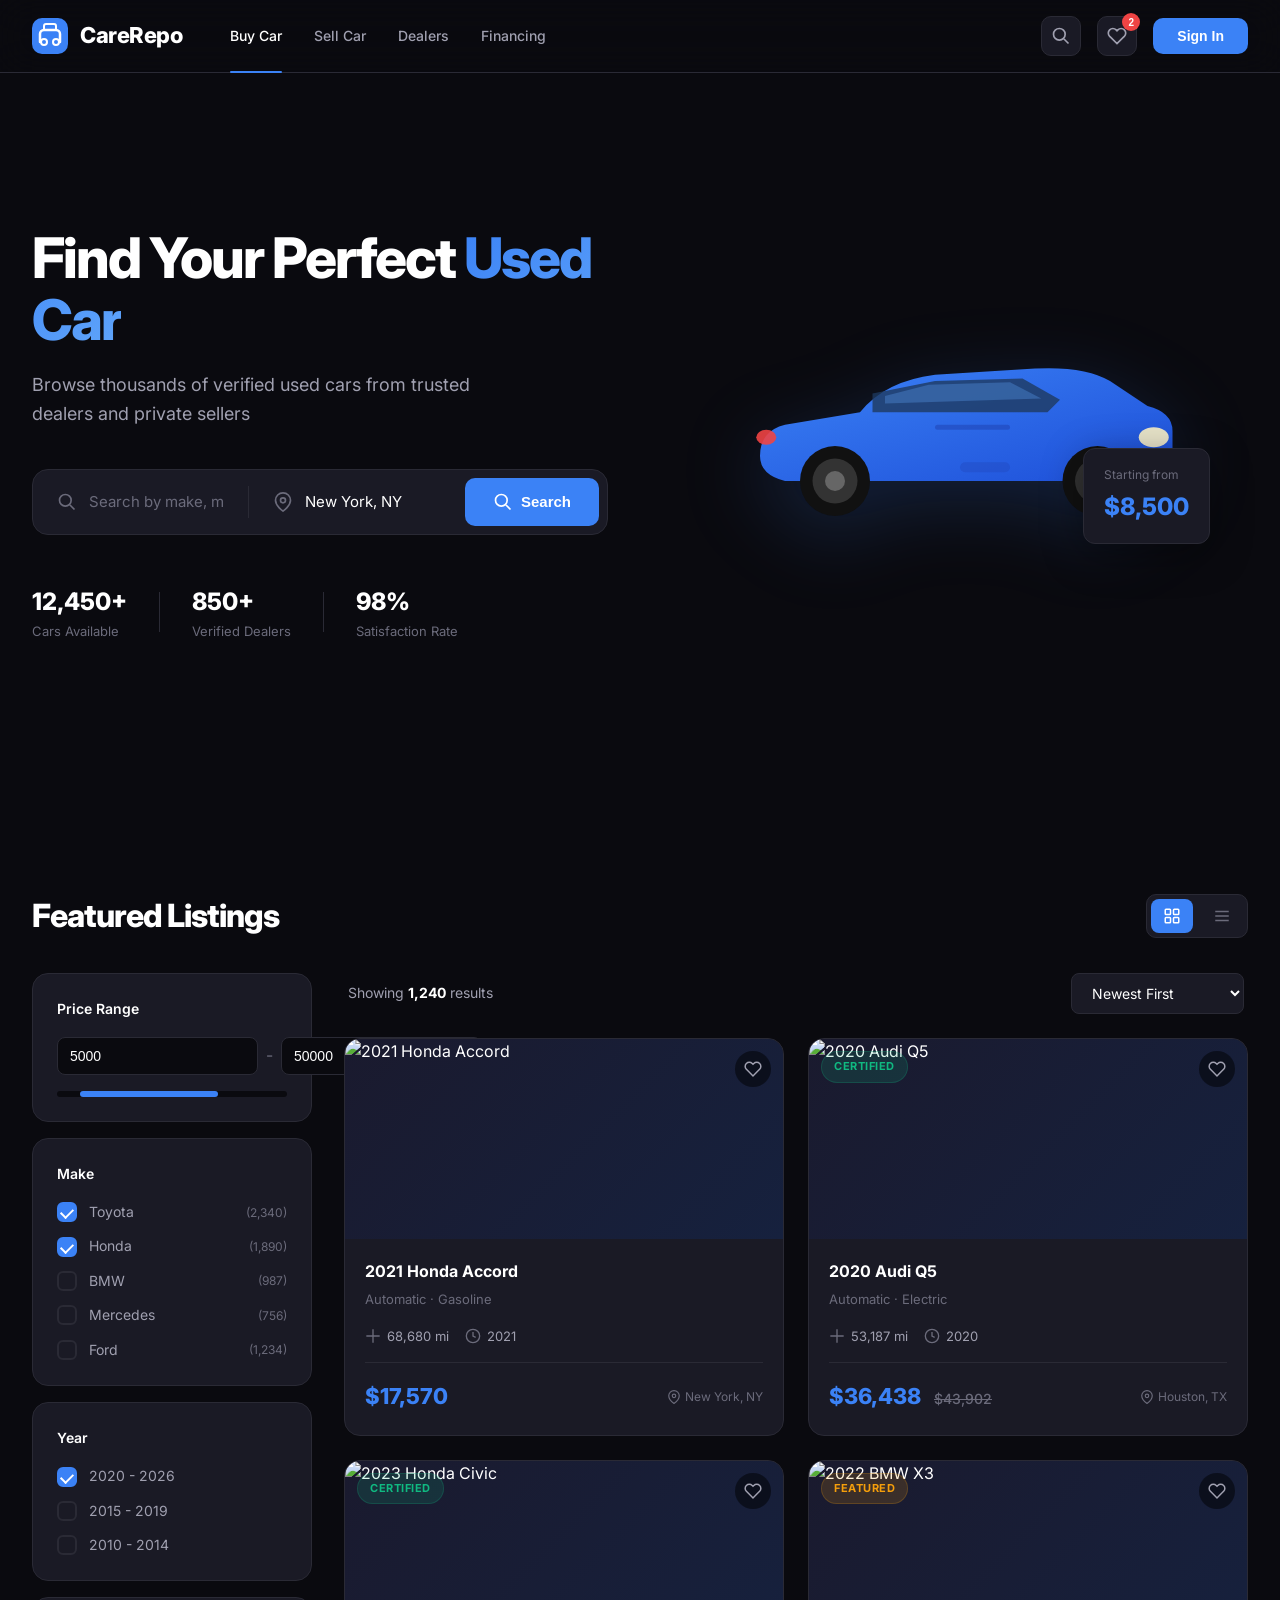
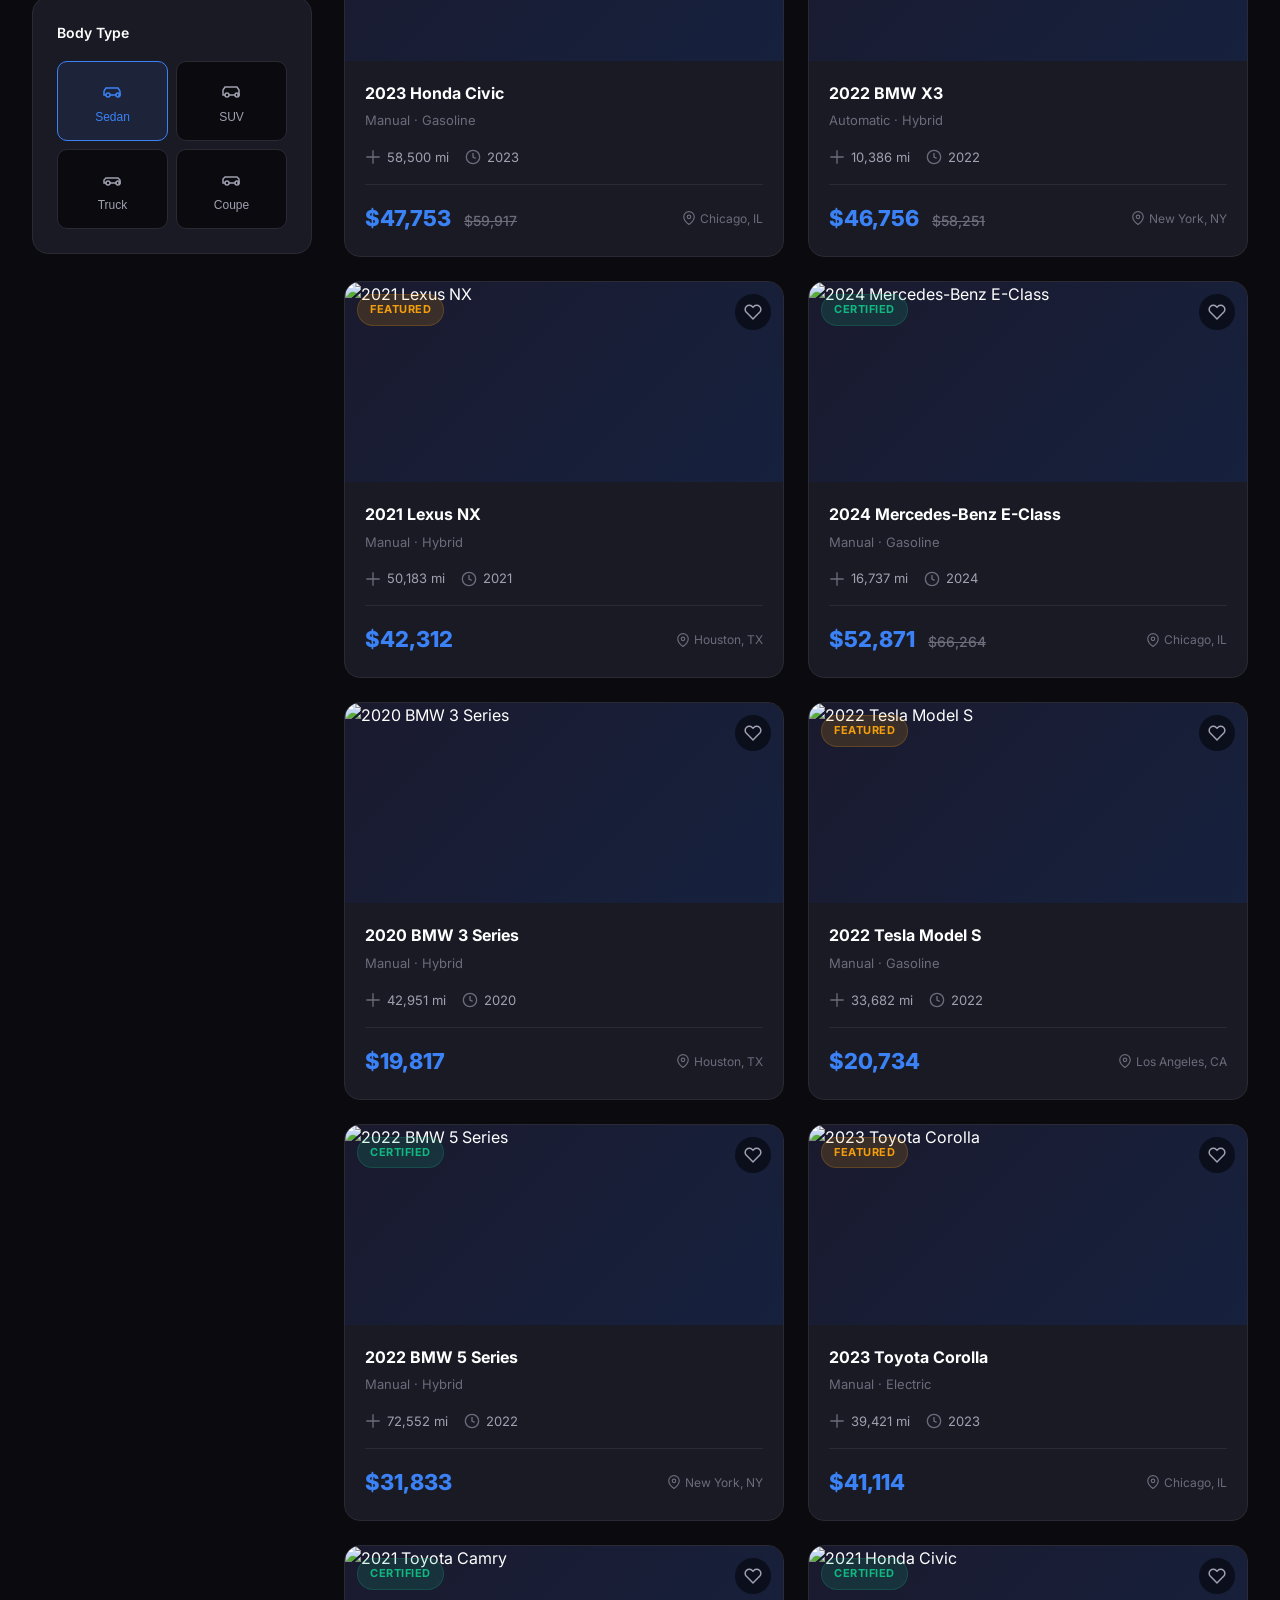
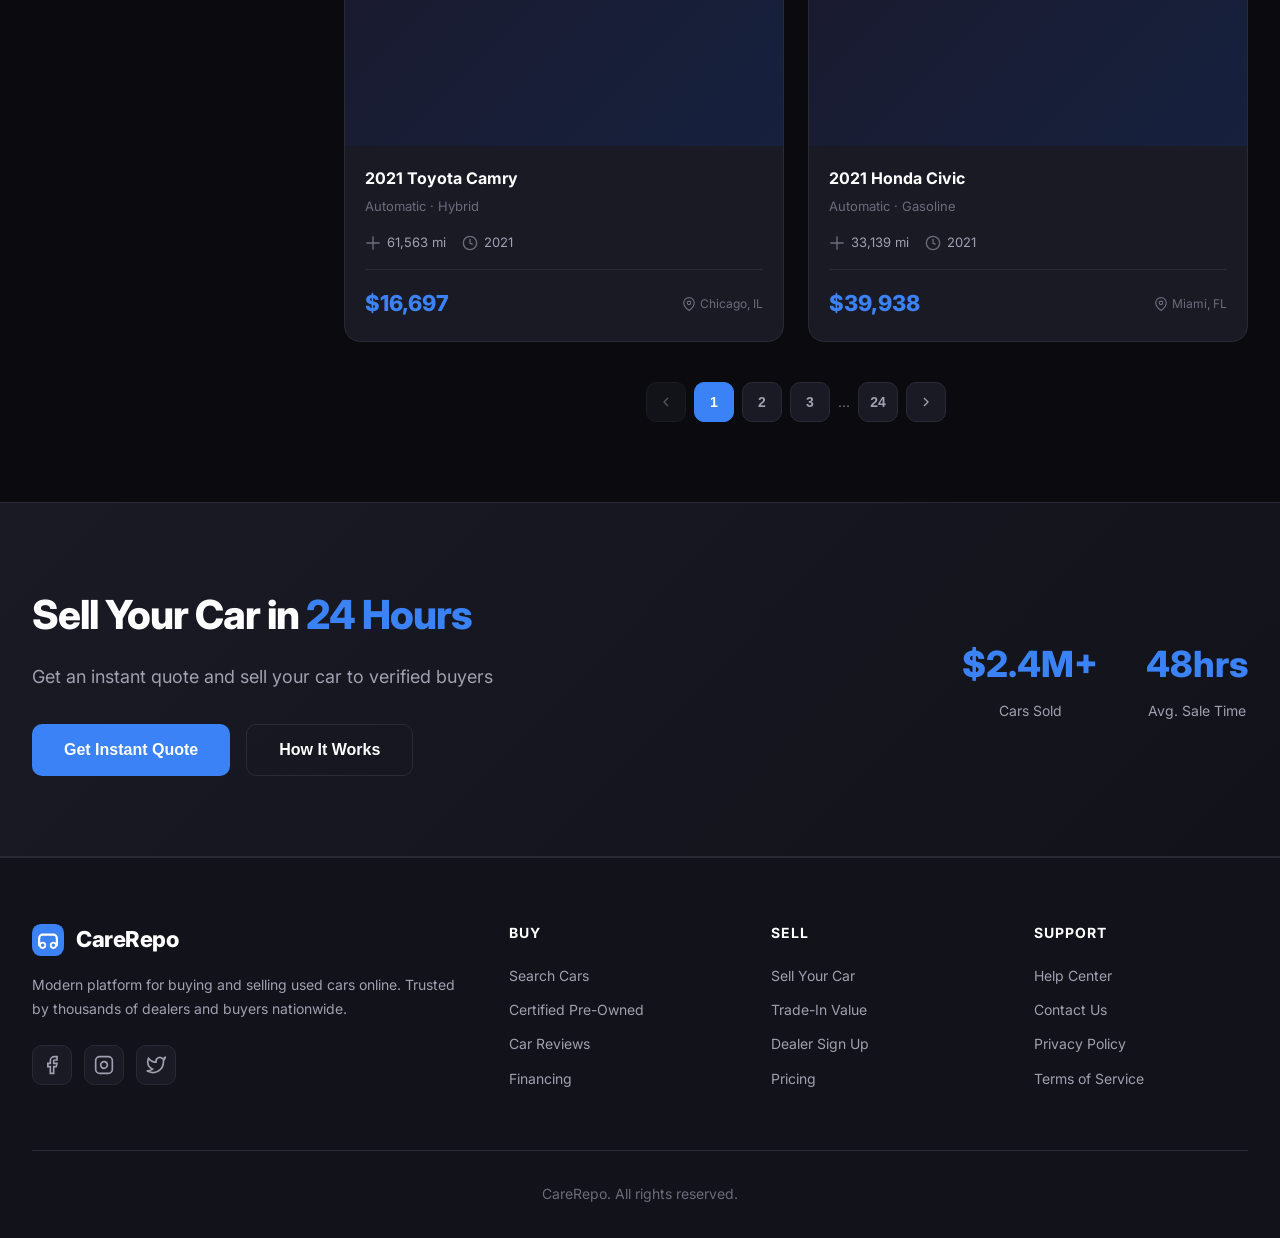
==== commit dbe6da09: "Fix mobile responsiveness" ====
--- a/index.html
+++ b/index.html
@@ -7,6 +7,7 @@
     <link rel="stylesheet" href="styles.css">
     <link href="https://fonts.googleapis.com/css2?family=Inter:wght@300;400;500;600;700;800&display=swap" rel="stylesheet">
     <meta name="viewport" content="width=device-width, initial-scale=1.0">
+    <link rel="stylesheet" href="styles.css?v=3">
 </head>
 <body>
     <!-- Navigation -->
--- a/styles.css
+++ b/styles.css
@@ -1,3 +1,10 @@
+html, body {
+    width: 100%;
+    overflow-x: hidden;
+}
+
+
+
 /* styles.css */
 :root {
     --primary: #3b82f6;
@@ -1165,4 +1172,159 @@
     .body-type-grid {
         grid-template-columns: 1fr 1fr;
     }
+.list-view {
+    grid-template-columns: 1fr !important;
+}
+}
+
+@media (max-width: 480px) {
+    .hero-content h1 {
+        font-size: 28px;
+    }
+
+    .hero {
+        padding: 100px 16px 40px;
+    }
+
+    .nav-container {
+        padding: 0 16px;
+    }
+
+    .car-card {
+        border-radius: 10px;
+    }
+
+    .search-box {
+        padding: 10px;
+    }
+}
+@media (max-width: 480px) {
+    .hero-content h1 {
+        font-size: 26px;
+    }
+
+    .hero {
+        padding: 90px 16px 30px;
+    }
+
+    .search-field input {
+        font-size: 14px;
+    }
+
+    .car-specs {
+        flex-direction: column;
+        gap: 8px;
+    }
+
+    .car-footer {
+        flex-direction: column;
+        align-items: flex-start;
+        gap: 10px;
+    }
+}
+/* Car Cards */
+.cars-grid {
+    display: grid;
+    grid-template-columns: repeat(auto-fill, minmax(300px, 1fr));
+    gap: 24px;
+}
+
+/* List View Override */
+.list-view {
+    grid-template-columns: 1fr !important;
+
+    .cars-grid.list-view {
+    grid-template-columns: 1fr;
+}
+}
+
+@media (max-width: 768px) {
+    .listings-layout {
+        grid-template-columns: 1fr;
+    }
+
+    .filters-sidebar {
+        width: 100%;
+    }
+}
+
+@media (max-width: 768px) {
+    .hero,
+    .listings-section,
+    .cta-section,
+    .footer {
+        padding-left: 16px;
+        padding-right: 16px;
+    }
+}
+@media (max-width: 768px) {
+    .hero {
+        padding: 100px 16px 40px;
+    }
+}
+
+body {
+    overflow-x: hidden;
+}
+
+.cars-grid {
+    justify-content: center;
+}
+@media (max-width: 768px) {
+    .hero,
+    .listings-section,
+    .cta-section,
+    .footer {
+        max-width: 100% !important;
+        width: 100% !important;
+        margin: 0 !important;
+    }
+}
+
+@media (max-width: 768px) {
+    .hero,
+    .listings-section,
+    .cta-section,
+    .footer,
+    .nav-container {
+        padding-left: 12px !important;
+        padding-right: 12px !important;
+    }
+}
+@media (max-width: 768px) {
+    .cars-grid {
+        width: 100%;
+        grid-template-columns: 1fr;
+    }
+}
+
+html, body {
+    width: 100%;
+    overflow-x: hidden;
+}
+* {
+    box-sizing: border-box;
+}
+
+section {
+    width: 100%;
+}
+@media (max-width: 768px) {
+    .listings-layout {
+        grid-template-columns: 1fr;
+    }
+
+    .filters-sidebar {
+        order: 2;
+    }
+
+    .cars-container {
+        order: 1;
+    }
+}
+
+.cars-grid {
+    width: 100%;
+    max-width: 100%;
+    overflow-x: hidden;
 }
--- a/styles.css
+++ b/styles.css
@@ -1,3 +1,10 @@
+html, body {
+    width: 100%;
+    overflow-x: hidden;
+}
+
+
+
 /* styles.css */
 :root {
     --primary: #3b82f6;
@@ -1165,4 +1172,159 @@
     .body-type-grid {
         grid-template-columns: 1fr 1fr;
     }
+.list-view {
+    grid-template-columns: 1fr !important;
+}
+}
+
+@media (max-width: 480px) {
+    .hero-content h1 {
+        font-size: 28px;
+    }
+
+    .hero {
+        padding: 100px 16px 40px;
+    }
+
+    .nav-container {
+        padding: 0 16px;
+    }
+
+    .car-card {
+        border-radius: 10px;
+    }
+
+    .search-box {
+        padding: 10px;
+    }
+}
+@media (max-width: 480px) {
+    .hero-content h1 {
+        font-size: 26px;
+    }
+
+    .hero {
+        padding: 90px 16px 30px;
+    }
+
+    .search-field input {
+        font-size: 14px;
+    }
+
+    .car-specs {
+        flex-direction: column;
+        gap: 8px;
+    }
+
+    .car-footer {
+        flex-direction: column;
+        align-items: flex-start;
+        gap: 10px;
+    }
+}
+/* Car Cards */
+.cars-grid {
+    display: grid;
+    grid-template-columns: repeat(auto-fill, minmax(300px, 1fr));
+    gap: 24px;
+}
+
+/* List View Override */
+.list-view {
+    grid-template-columns: 1fr !important;
+
+    .cars-grid.list-view {
+    grid-template-columns: 1fr;
+}
+}
+
+@media (max-width: 768px) {
+    .listings-layout {
+        grid-template-columns: 1fr;
+    }
+
+    .filters-sidebar {
+        width: 100%;
+    }
+}
+
+@media (max-width: 768px) {
+    .hero,
+    .listings-section,
+    .cta-section,
+    .footer {
+        padding-left: 16px;
+        padding-right: 16px;
+    }
+}
+@media (max-width: 768px) {
+    .hero {
+        padding: 100px 16px 40px;
+    }
+}
+
+body {
+    overflow-x: hidden;
+}
+
+.cars-grid {
+    justify-content: center;
+}
+@media (max-width: 768px) {
+    .hero,
+    .listings-section,
+    .cta-section,
+    .footer {
+        max-width: 100% !important;
+        width: 100% !important;
+        margin: 0 !important;
+    }
+}
+
+@media (max-width: 768px) {
+    .hero,
+    .listings-section,
+    .cta-section,
+    .footer,
+    .nav-container {
+        padding-left: 12px !important;
+        padding-right: 12px !important;
+    }
+}
+@media (max-width: 768px) {
+    .cars-grid {
+        width: 100%;
+        grid-template-columns: 1fr;
+    }
+}
+
+html, body {
+    width: 100%;
+    overflow-x: hidden;
+}
+* {
+    box-sizing: border-box;
+}
+
+section {
+    width: 100%;
+}
+@media (max-width: 768px) {
+    .listings-layout {
+        grid-template-columns: 1fr;
+    }
+
+    .filters-sidebar {
+        order: 2;
+    }
+
+    .cars-container {
+        order: 1;
+    }
+}
+
+.cars-grid {
+    width: 100%;
+    max-width: 100%;
+    overflow-x: hidden;
 }
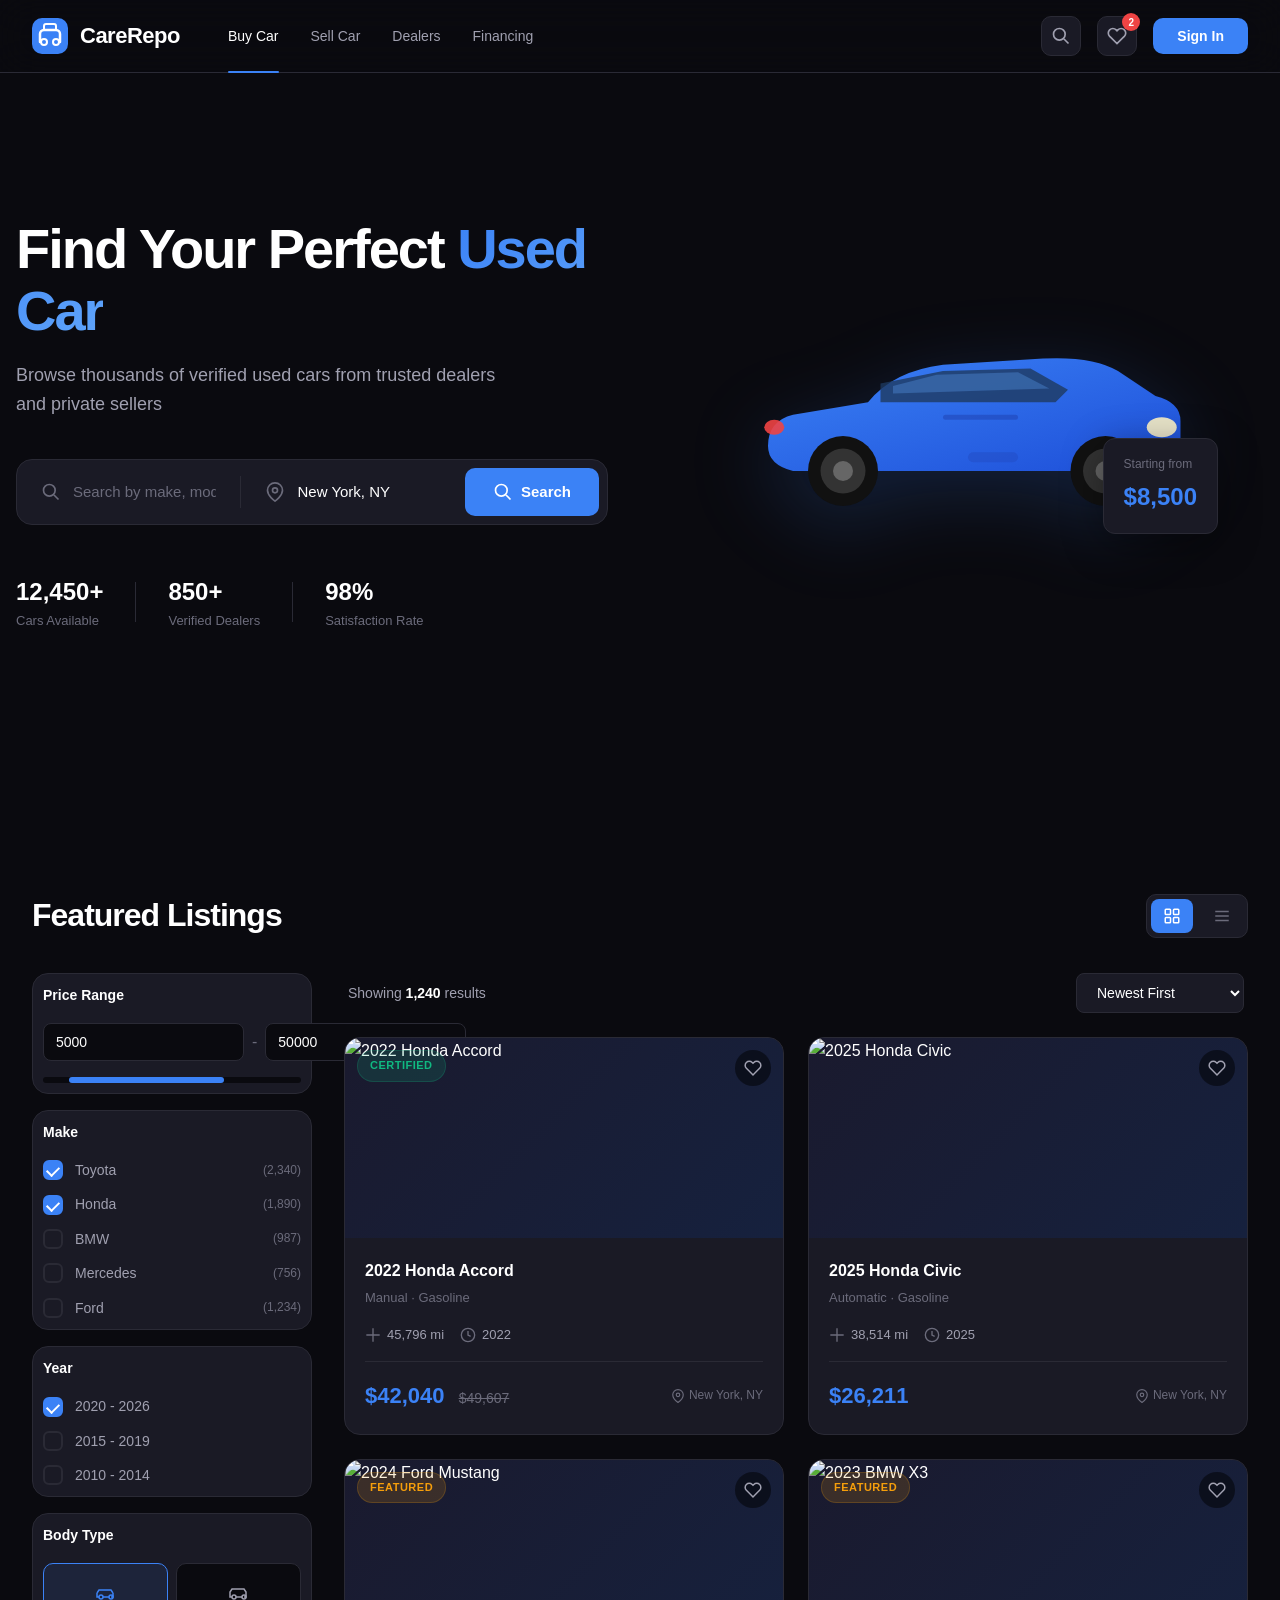
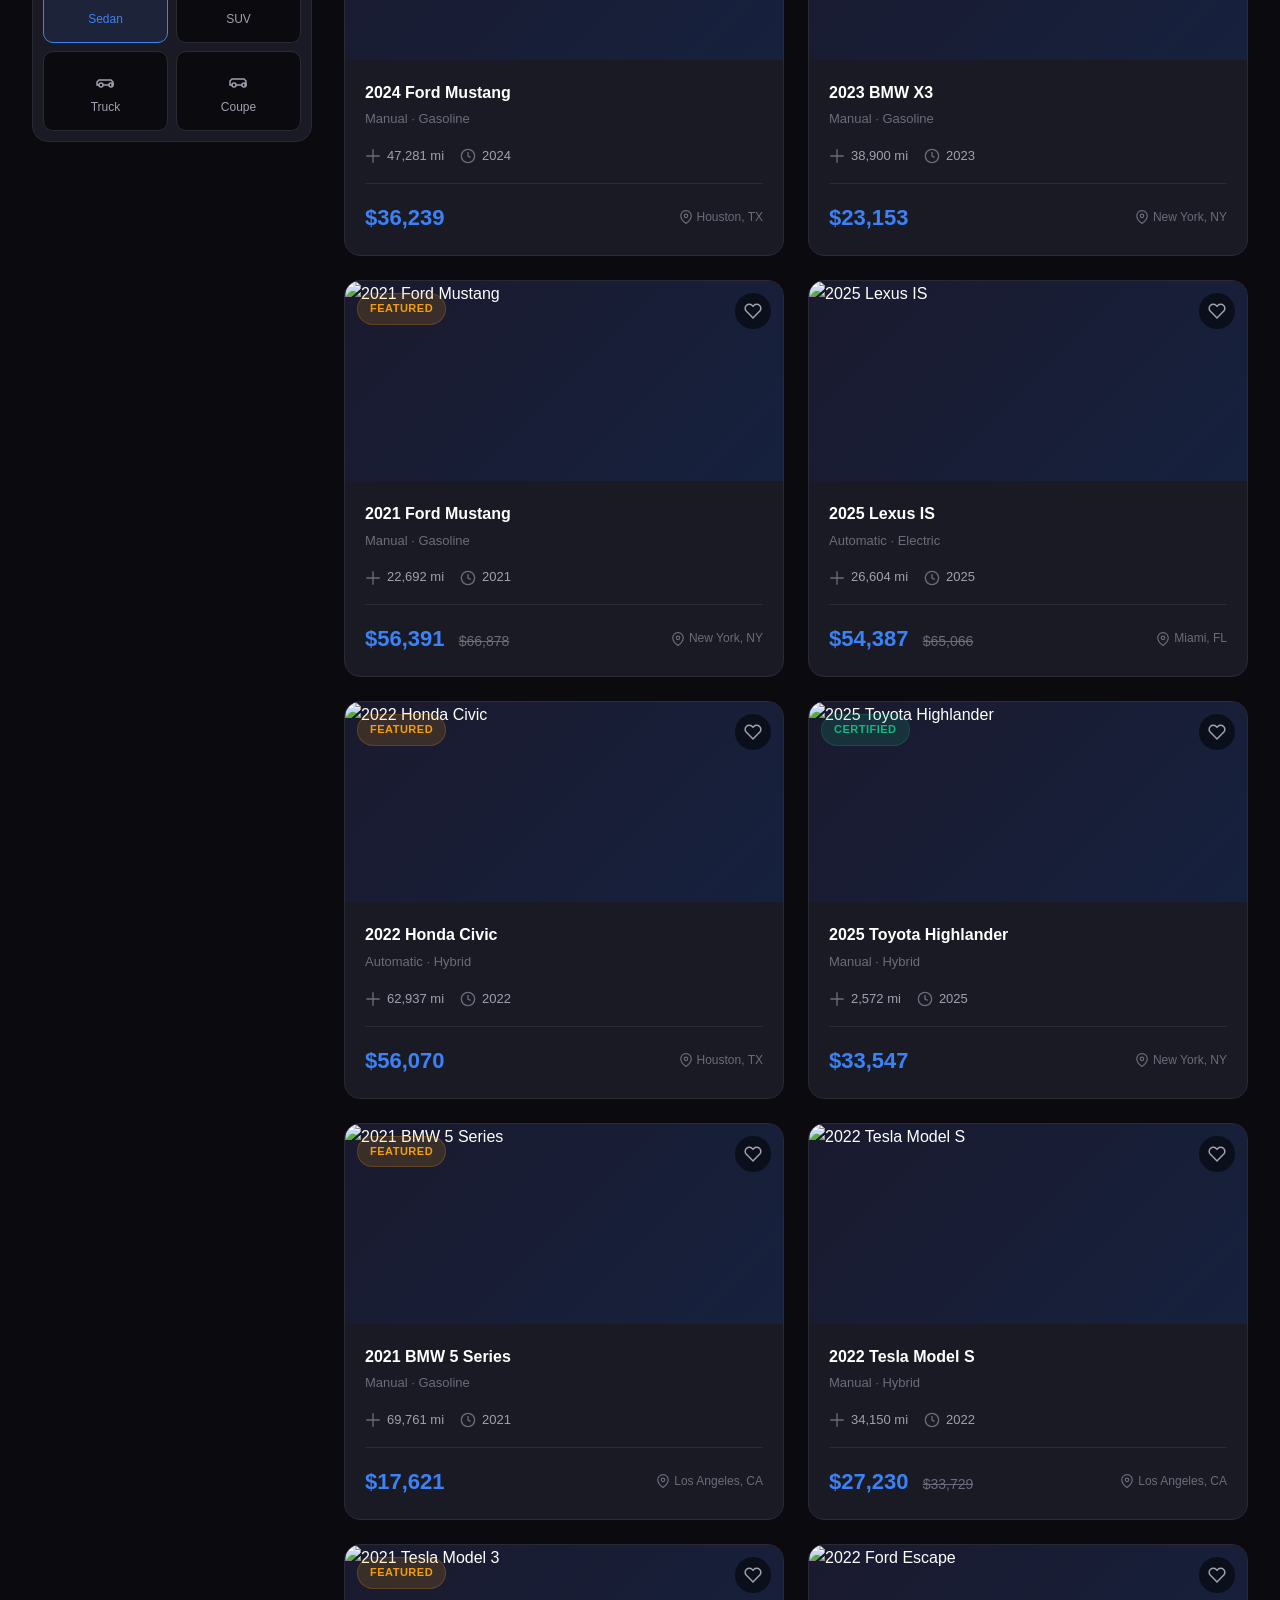
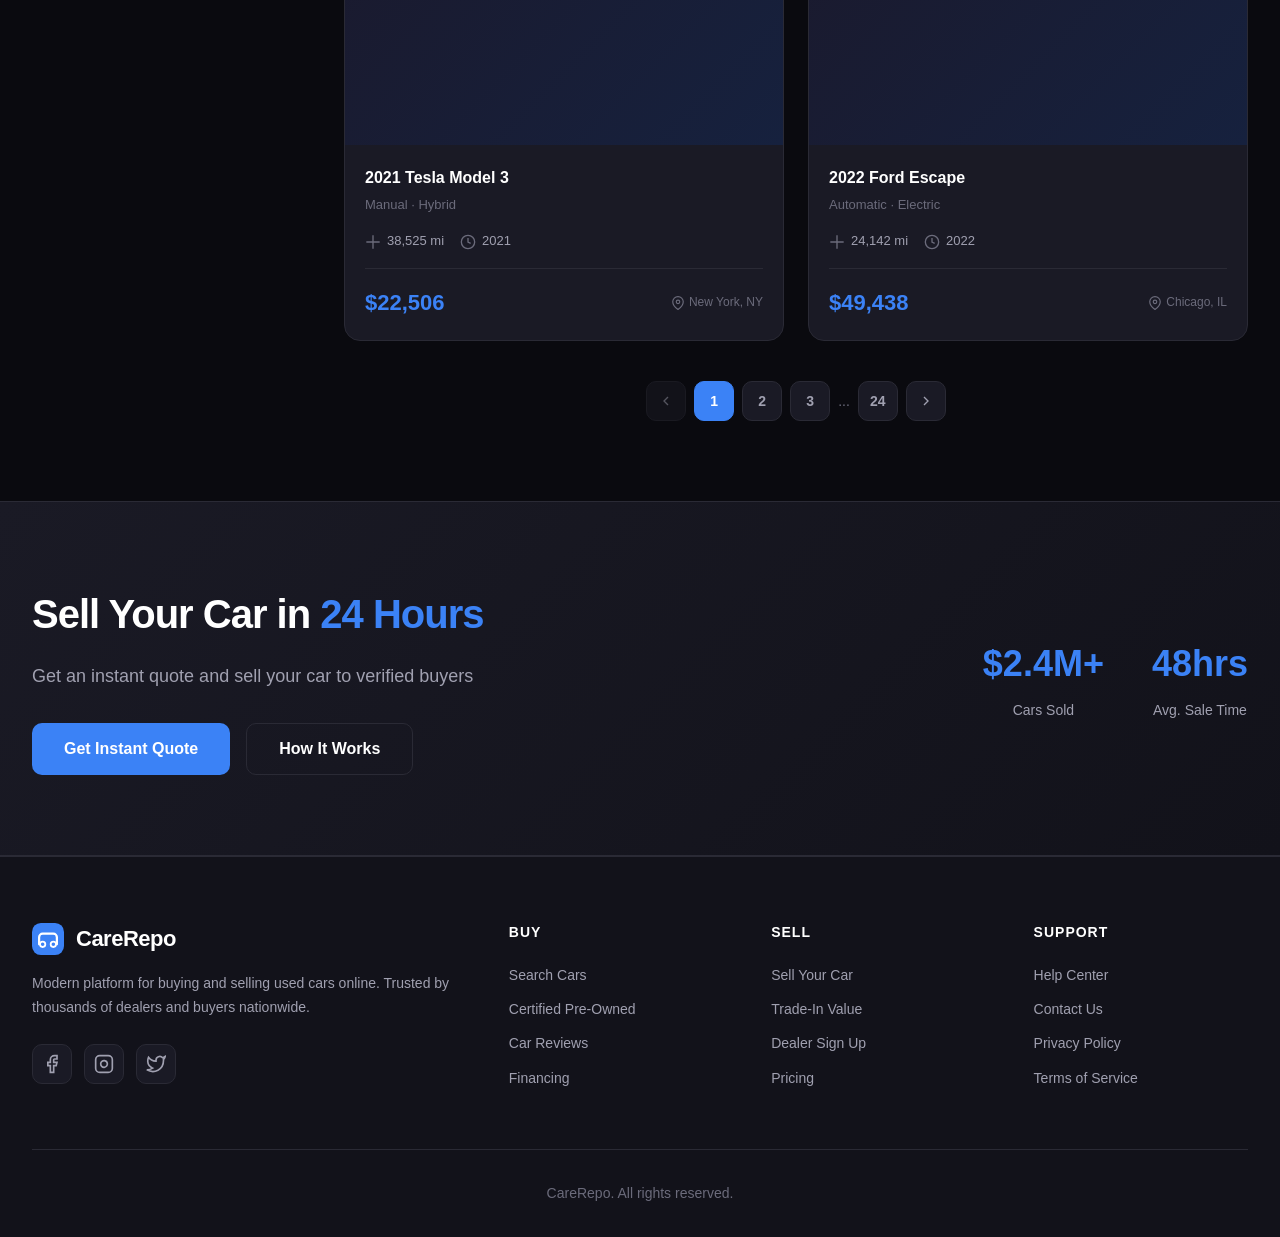
==== commit 7459c74a: "Improve listings layout and mobile responsiveness" ====
--- a/index.html
+++ b/index.html
@@ -1,13 +1,12 @@
 <!DOCTYPE html>
 <html lang="en">
 <head>
-    <meta charset="UTF-8">
-    <meta name="viewport" content="width=device-width, initial-scale=1.0">
-    <title>CareRepo - Buy & Sell Used Cars Online</title>
-    <link rel="stylesheet" href="styles.css">
-    <link href="https://fonts.googleapis.com/css2?family=Inter:wght@300;400;500;600;700;800&display=swap" rel="stylesheet">
-    <meta name="viewport" content="width=device-width, initial-scale=1.0">
-    <link rel="stylesheet" href="styles.css?v=3">
+  <meta charset="UTF-8">
+  <meta name="viewport" content="width=device-width, initial-scale=1.0">
+
+  <title>Your Site</title>
+
+  <link rel="stylesheet" href="styles.css">
 </head>
 <body>
     <!-- Navigation -->
--- a/styles.css
+++ b/styles.css
@@ -1,8 +1,8 @@
-html, body {
+html,
+body {
     width: 100%;
     overflow-x: hidden;
 }
-
 
 
 /* styles.css */
@@ -217,7 +217,7 @@
 
 /* Hero Section */
 .hero {
-    padding: 140px 32px 80px;
+   padding: 100px 16px 60px; 
     max-width: 1400px;
     margin: 0 auto;
     display: grid;
@@ -478,7 +478,7 @@
     background: var(--bg-card);
     border: 1px solid var(--border);
     border-radius: var(--radius-lg);
-    padding: 24px;
+    padding: 10px;
     margin-bottom: 16px;
 }
 
@@ -1004,7 +1004,7 @@
     color: var(--text-muted);
     font-size: 14px;
 }
-
+ 
 /* Animations */
 @keyframes fadeInUp {
     from { opacity: 0; transform: translateY(30px); }
@@ -1022,309 +1022,150 @@
 .car-card:nth-child(5) { animation-delay: 0.5s; }
 .car-card:nth-child(6) { animation-delay: 0.6s; }
 
-/* Responsive */
-@media (max-width: 1024px) {
+
+
+
+/* =========================
+   MOBILE RESPONSIVE FIXES
+   ========================= */
+
+@media (max-width: 768px) {
+
+    /* Containers */
+    .nav-container,
+    .listings-section,
+    .cta-section,
+    .footer {
+  
+        padding-left: 1%;
+      
+    
+    }
+
+    /* Hero */
     .hero {
         grid-template-columns: 1fr;
+        gap: 32px;
         text-align: center;
-    }
+  
+        min-height: auto;
+    }
+
+    .hero-content h1 {
+        font-size: 38px;
+        line-height: 1.2;
+    }
+
     .hero-content p {
-        margin-left: auto;
-        margin-right: auto;
-    }
+        max-width: 100%;
+        font-size: 16px;
+    }
+
+    /* Search */
+    .search-box {
+        flex-direction: column;
+        align-items: stretch;
+    }
+
+    .search-divider {
+        display: none;
+    }
+
+    .btn-search {
+        width: 100%;
+        justify-content: center;
+    }
+
+    /* Stats */
     .quick-stats {
         justify-content: center;
-    }
-    .hero-image {
-        order: -1;
-    }
+        flex-wrap: wrap;
+        gap: 20px;
+    }
+
+    /* Listings */
     .listings-layout {
         grid-template-columns: 1fr;
     }
+
     .filters-sidebar {
-        position: relative;
-        top: 0;
-    }
+        position: static;
+    }
+
+    .cars-header {
+        flex-direction: column;
+        gap: 16px;
+        align-items: flex-start;
+    }
+
+    .cars-grid {
+        grid-template-columns: 1fr;
+    }
+
+    /* CTA */
     .cta-section {
         flex-direction: column;
         text-align: center;
-    }
+        gap: 32px;
+    }
+
+    .cta-content h2 {
+        font-size: 30px;
+    }
+
+    .cta-buttons {
+        flex-direction: column;
+    }
+
     .cta-stats {
         justify-content: center;
-    }
+        flex-wrap: wrap;
+        gap: 24px;
+    }
+
+    /* Footer */
     .footer-grid {
-        grid-template-columns: 1fr 1fr;
-    }
-}
-
-@media (max-width: 768px) {
+        grid-template-columns: 1fr;
+        gap: 32px;
+    }
+
+    /* Navigation */
     .nav-links {
         display: none;
     }
-    .hero-content h1 {
-        font-size: 36px;
-    }
-    .search-box {
-        flex-direction: column;
-    }
-    .search-divider {
+
+    .nav-right .btn-primary {
         display: none;
     }
-    .cars-grid {
-        grid-template-columns: 1fr;
-    }
-    .footer-grid {
-        grid-template-columns: 1fr;
-    }
-    .cta-buttons {
-        flex-direction: column;
-    }
-    
-}
-
-@media (max-width: 768px) {
-
-    .nav-container {
-        padding: 0 16px;
-    }
-
-    .nav-right {
-        gap: 8px;
-    }
-
-    .btn-primary {
-        padding: 8px 14px;
-        font-size: 13px;
-    }
-}
-
-@media (max-width: 768px) {
-    .page-btn {
-        width: 36px;
-        height: 36px;
-    }
-
-    .checkbox-item {
-        font-size: 13px;
-    }
-}
-
-@media (max-width: 768px) {
-
-    .hero {
-        padding: 100px 16px 40px;
-        min-height: auto;
-        gap: 32px;
-    }
+
+    /* Images */
+    img {
+        max-width: 100%;
+        height: auto;
+    }
+}
+
+/* Extra Small Phones */
+@media (max-width: 480px) {
 
     .hero-content h1 {
         font-size: 32px;
-        line-height: 1.2;
-    }
-
-    .hero-content p {
-        font-size: 15px;
-    }
-
-}
-
-@media (max-width: 768px) {
-
-    .search-box {
-        padding: 12px;
-        gap: 12px;
-    }
-
-    .search-field {
-        width: 100%;
-        padding: 10px;
-    }
-
-    .btn-search {
-        width: 100%;
-        justify-content: center;
-    }
-}
-
-@media (max-width: 768px) {
-
-    .quick-stats {
-        flex-direction: column;
-        gap: 16px;
-    }
-
-    .stat-divider {
-        display: none;
-    }
-}
-
-@media (max-width: 768px) {
-
-    .filters-sidebar {
-        padding: 0;
-    }
-
-    .filter-group {
-        margin-bottom: 12px;
-        padding: 14px;
-    }
-
-    .body-type-grid {
-        grid-template-columns: 1fr 1fr;
-    }
-.list-view {
-    grid-template-columns: 1fr !important;
-}
-}
-
-@media (max-width: 480px) {
-    .hero-content h1 {
-        font-size: 28px;
-    }
-
-    .hero {
-        padding: 100px 16px 40px;
-    }
-
-    .nav-container {
-        padding: 0 16px;
-    }
-
-    .car-card {
-        border-radius: 10px;
-    }
-
-    .search-box {
-        padding: 10px;
-    }
-}
-@media (max-width: 480px) {
-    .hero-content h1 {
+    }
+
+    .section-header h2 {
+        font-size: 24px;
+    }
+
+    .cta-content h2 {
         font-size: 26px;
     }
 
-    .hero {
-        padding: 90px 16px 30px;
-    }
-
-    .search-field input {
-        font-size: 14px;
-    }
-
-    .car-specs {
-        flex-direction: column;
-        gap: 8px;
-    }
-
-    .car-footer {
-        flex-direction: column;
-        align-items: flex-start;
-        gap: 10px;
-    }
-}
-/* Car Cards */
-.cars-grid {
-    display: grid;
-    grid-template-columns: repeat(auto-fill, minmax(300px, 1fr));
-    gap: 24px;
-}
-
-/* List View Override */
-.list-view {
-    grid-template-columns: 1fr !important;
-
-    .cars-grid.list-view {
-    grid-template-columns: 1fr;
-}
-}
-
-@media (max-width: 768px) {
-    .listings-layout {
-        grid-template-columns: 1fr;
-    }
-
-    .filters-sidebar {
-        width: 100%;
-    }
-}
-
-@media (max-width: 768px) {
-    .hero,
-    .listings-section,
-    .cta-section,
-    .footer {
-        padding-left: 16px;
-        padding-right: 16px;
-    }
-}
-@media (max-width: 768px) {
-    .hero {
-        padding: 100px 16px 40px;
-    }
-}
-
-body {
-    overflow-x: hidden;
-}
-
-.cars-grid {
-    justify-content: center;
-}
-@media (max-width: 768px) {
-    .hero,
-    .listings-section,
-    .cta-section,
-    .footer {
-        max-width: 100% !important;
-        width: 100% !important;
-        margin: 0 !important;
-    }
-}
-
-@media (max-width: 768px) {
-    .hero,
-    .listings-section,
-    .cta-section,
-    .footer,
-    .nav-container {
-        padding-left: 12px !important;
-        padding-right: 12px !important;
-    }
-}
-@media (max-width: 768px) {
-    .cars-grid {
-        width: 100%;
-        grid-template-columns: 1fr;
-    }
-}
-
-html, body {
-    width: 100%;
-    overflow-x: hidden;
-}
-* {
-    box-sizing: border-box;
-}
-
-section {
-    width: 100%;
-}
-@media (max-width: 768px) {
-    .listings-layout {
-        grid-template-columns: 1fr;
-    }
-
-    .filters-sidebar {
-        order: 2;
-    }
-
-    .cars-container {
-        order: 1;
-    }
-}
-
-.cars-grid {
-    width: 100%;
-    max-width: 100%;
-    overflow-x: hidden;
+    .car-price {
+        font-size: 20px;
+    }
+
+    .price-tag {
+        position: static;
+        margin-top: 20px;
+    }
 }
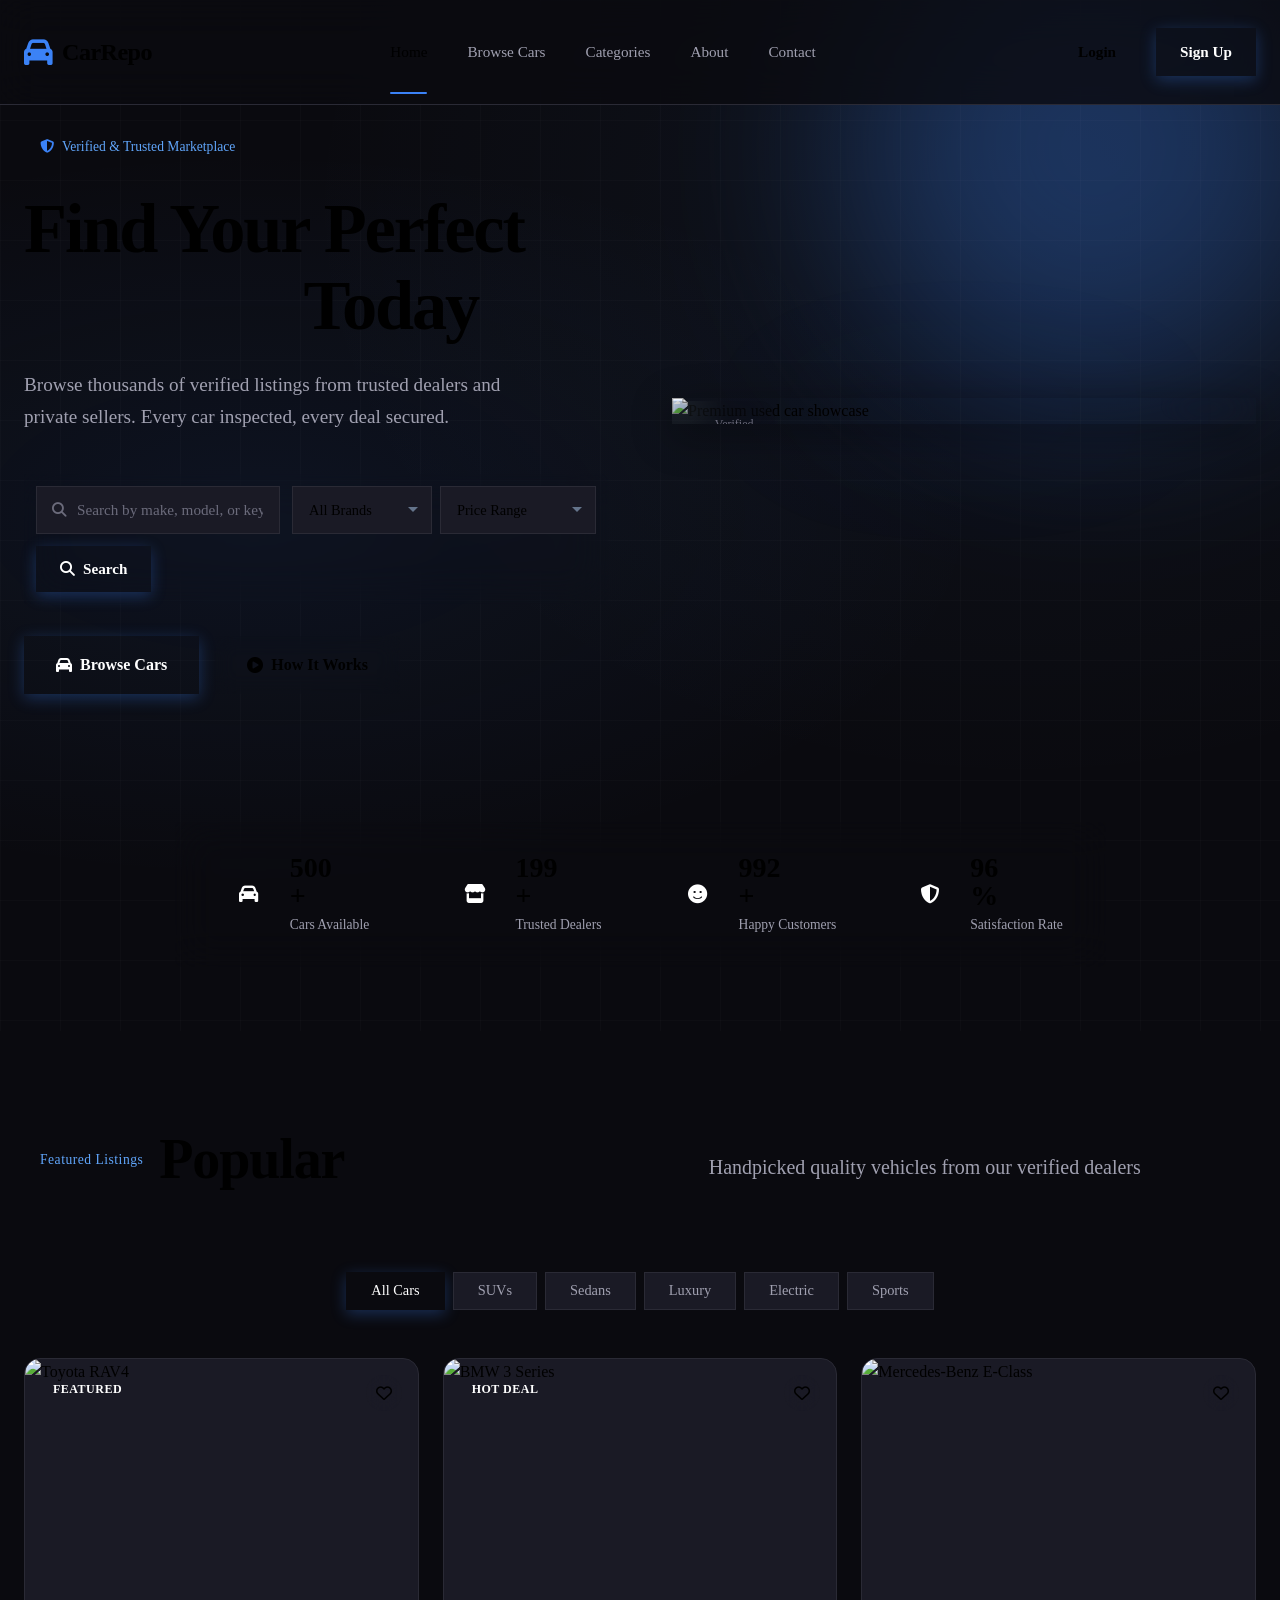
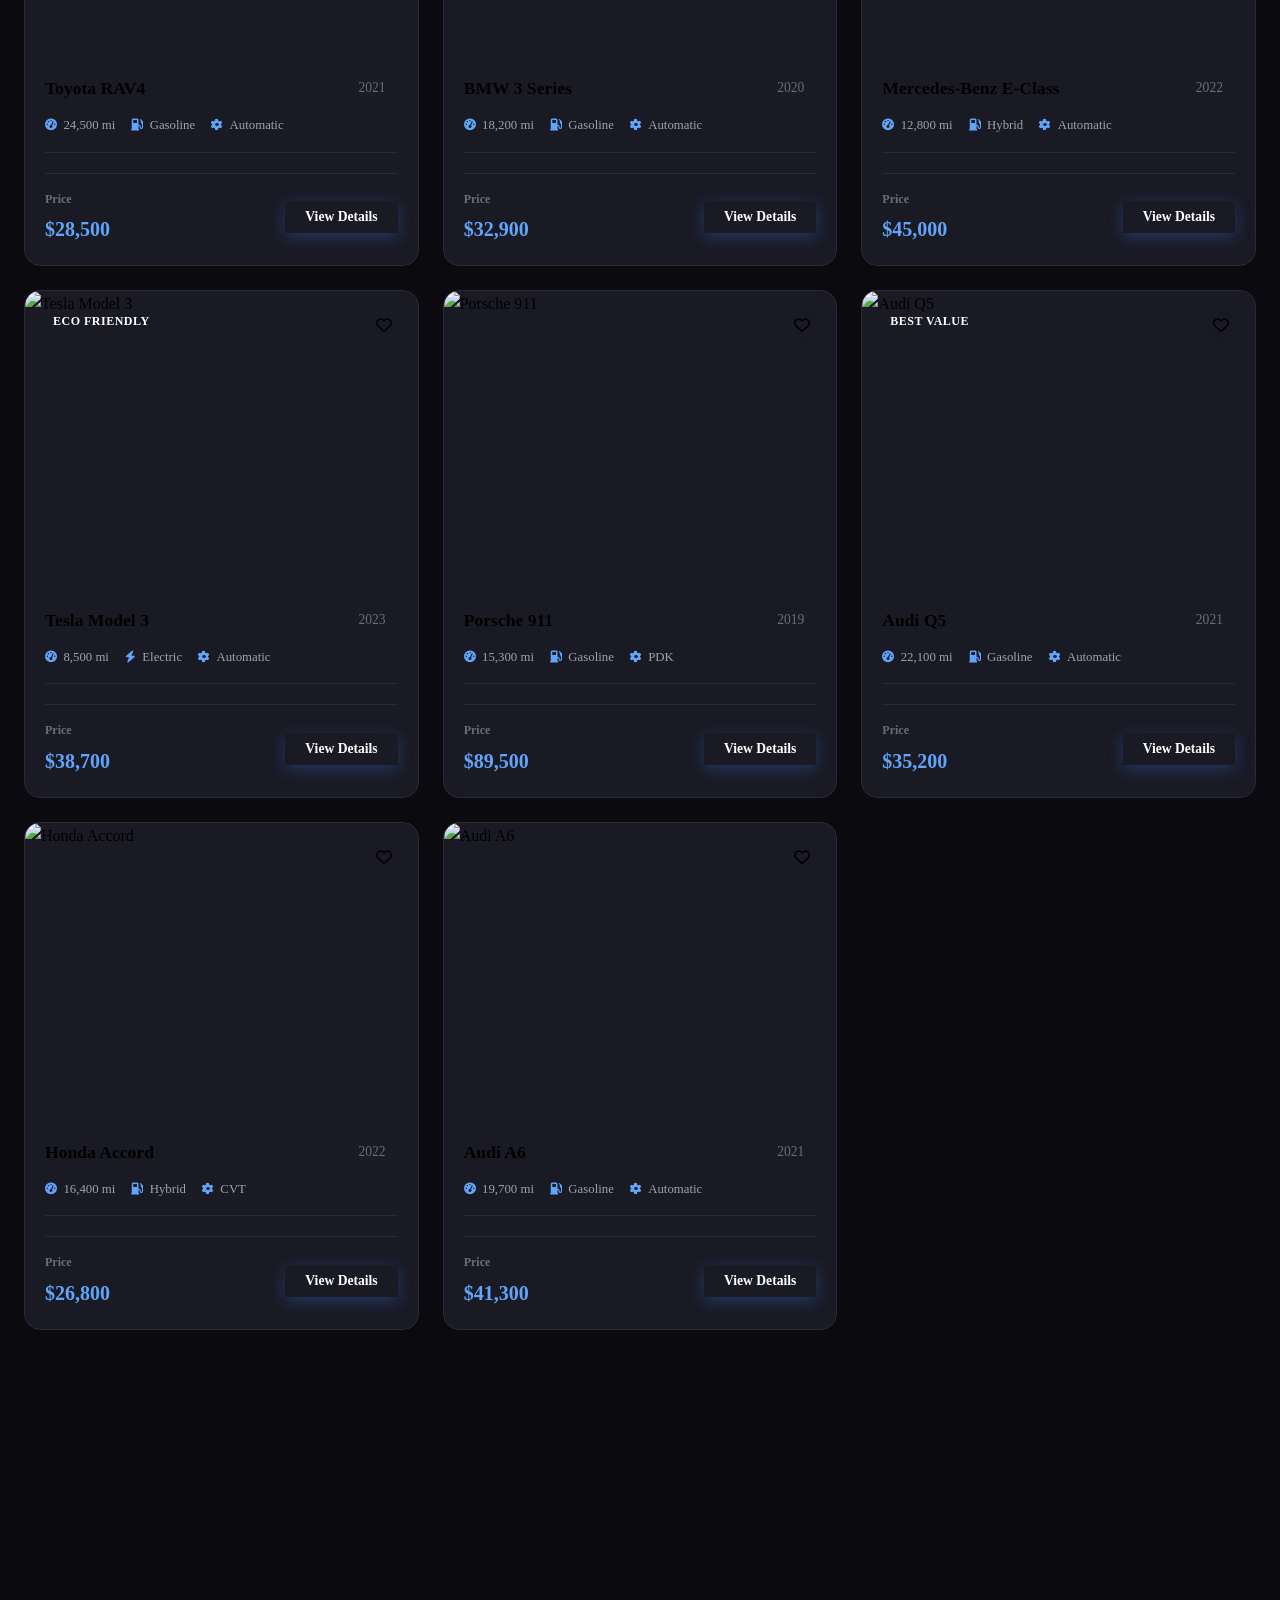
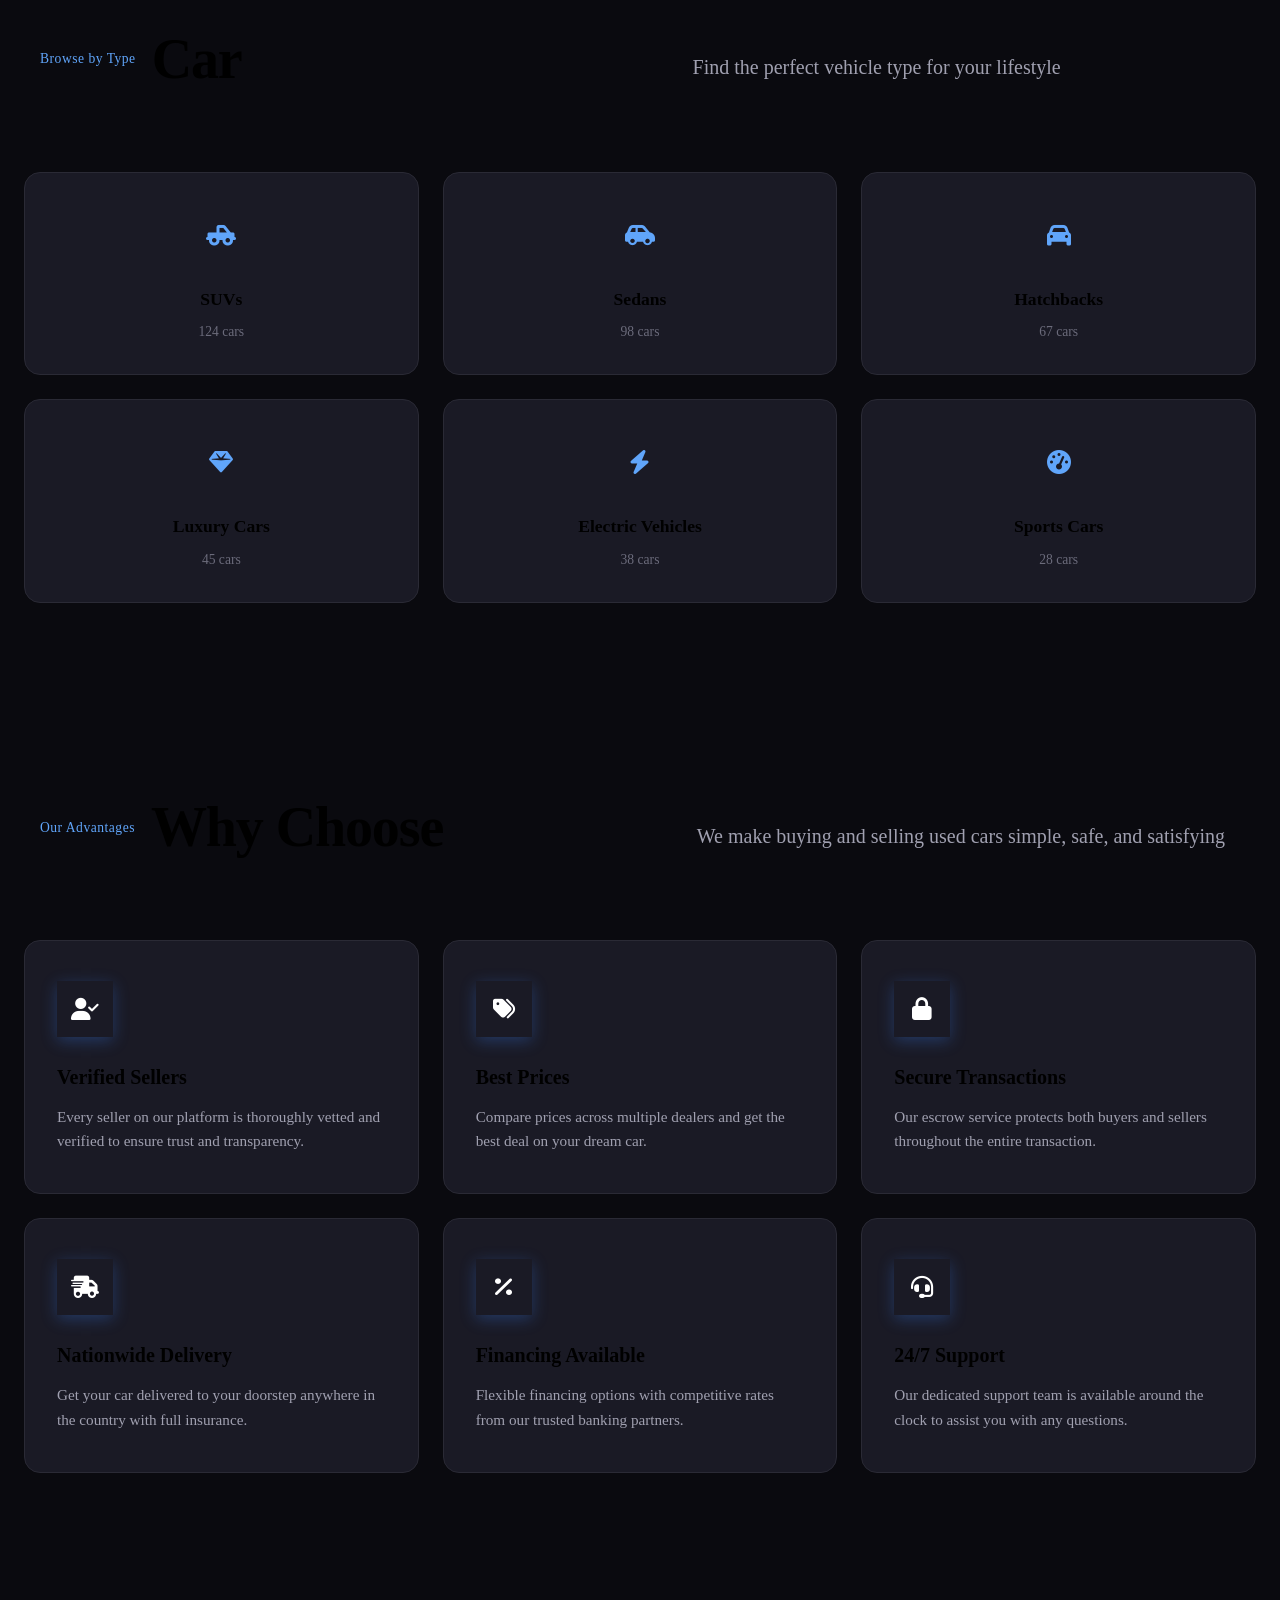
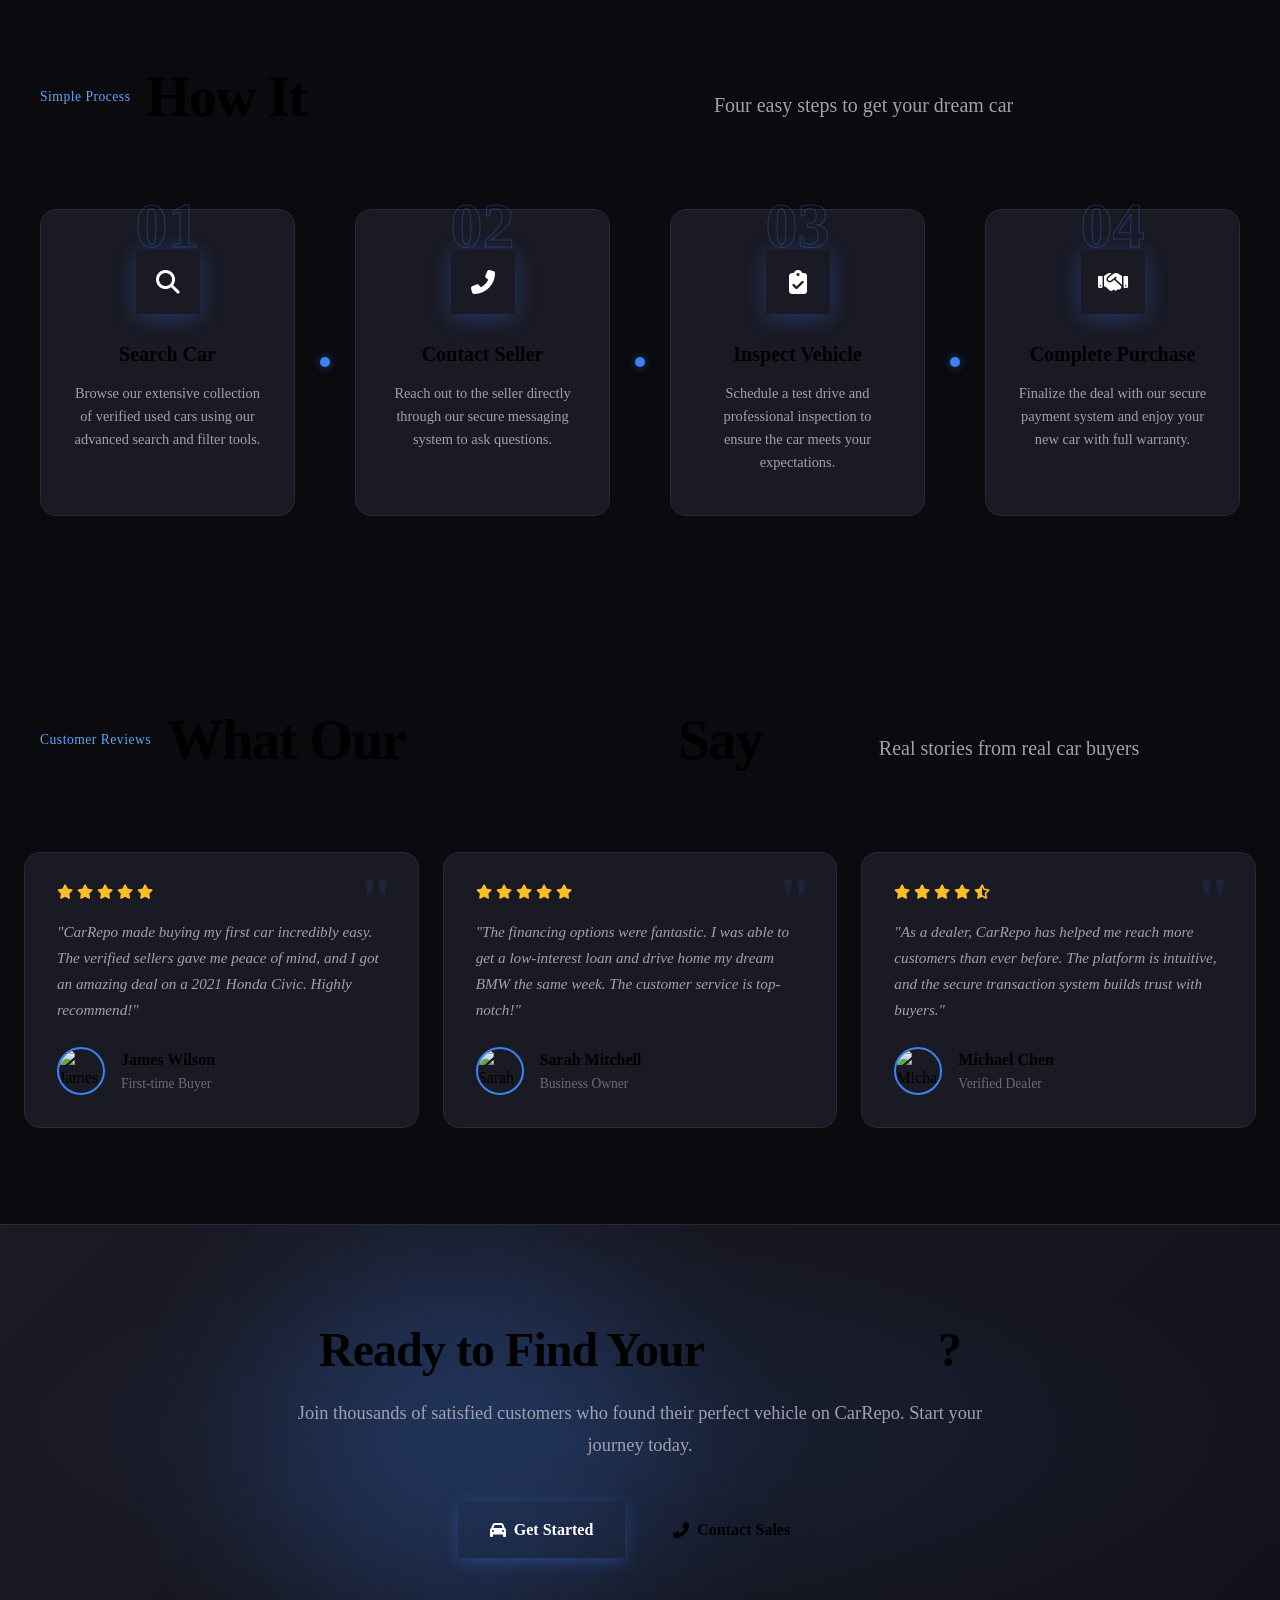
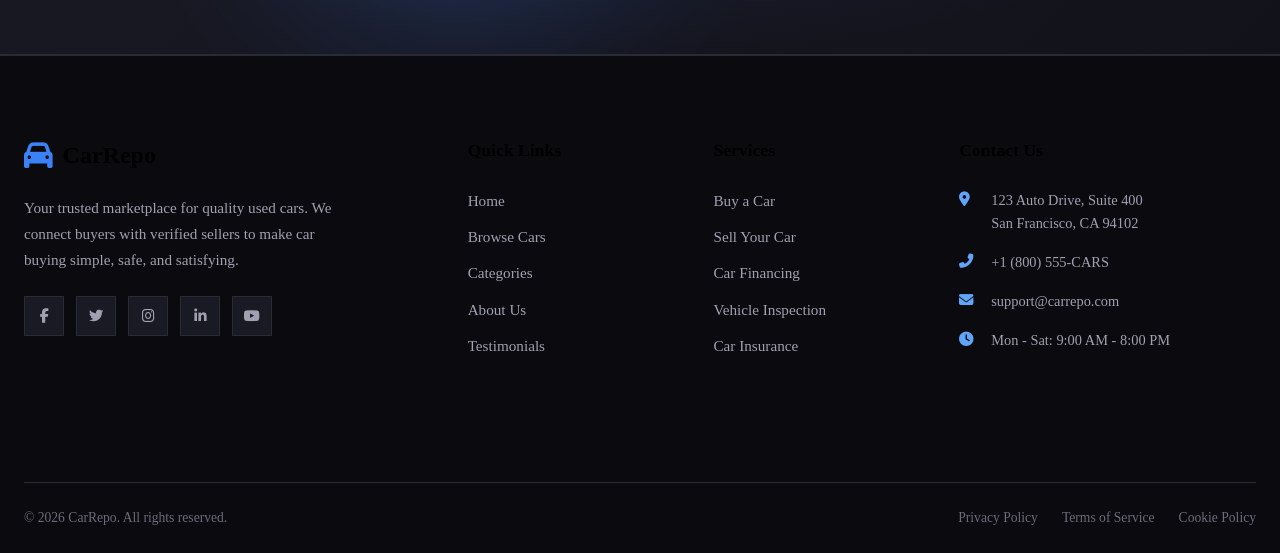
==== commit 8f3627bc: "update" ====
--- a/index.html
+++ b/index.html
@@ -1,392 +1,860 @@
 <!DOCTYPE html>
 <html lang="en">
 <head>
-  <meta charset="UTF-8">
-  <meta name="viewport" content="width=device-width, initial-scale=1.0">
-
-  <title>Your Site</title>
-
-  <link rel="stylesheet" href="styles.css">
+    <meta charset="UTF-8">
+    <meta name="viewport" content="width=device-width, initial-scale=1.0">
+    <meta name="description" content="CarRepo - Premium platform for buying and selling quality used cars. Browse verified sellers, best prices, and secure transactions.">
+    <meta name="keywords" content="used cars, buy cars, sell cars, car marketplace, pre-owned vehicles, car dealers">
+    <meta name="author" content="CarRepo">
+    <meta name="theme-color" content="#3B82F6">
+    <title>CarRepo - Find Your Perfect Used Car</title>
+    <link rel="stylesheet" href="styles.css">
+    <link rel="preconnect" href="https://fonts.googleapis.com">
+    <link rel="preconnect" href="https://fonts.gstatic.com" crossorigin>
+    <link href="https://fonts.googleapis.com/css2?family=Inter:wght@300;400;500;600;700;800;900&display=swap" rel="stylesheet">
+    <link rel="stylesheet" href="https://cdnjs.cloudflare.com/ajax/libs/font-awesome/6.5.1/css/all.min.css">
+<base target="_blank">
 </head>
 <body>
-    <!-- Navigation -->
-    <nav class="navbar">
+    <!-- Loading Screen -->
+    <div id="loading-screen">
+        <div class="loader">
+            <div class="loader-car">
+                <i class="fas fa-car-side"></i>
+            </div>
+            <div class="loader-text">CarRepo</div>
+            <div class="loader-bar">
+                <div class="loader-progress"></div>
+            </div>
+        </div>
+    </div>
+
+    <!-- Back to Top Button -->
+    <button id="back-to-top" class="back-to-top" aria-label="Back to top">
+        <i class="fas fa-arrow-up"></i>
+    </button>
+
+    <!-- ==================== NAVIGATION ==================== -->
+    <nav class="navbar" id="navbar">
         <div class="nav-container">
-            <div class="nav-left">
-                <a href="#" class="logo">
-                    <svg width="36" height="36" viewBox="0 0 36 36" fill="none">
-                        <rect width="36" height="36" rx="10" fill="#3b82f6"/>
-                        <path d="M8 24v-8a4 4 0 014-4h12a4 4 0 014 4v8" stroke="white" stroke-width="2.5" stroke-linecap="round"/>
-                        <circle cx="12" cy="24" r="3" stroke="white" stroke-width="2"/>
-                        <circle cx="24" cy="24" r="3" stroke="white" stroke-width="2"/>
-                        <path d="M12 12V8a2 2 0 012-2h8a2 2 0 012 2v4" stroke="white" stroke-width="2" stroke-linecap="round"/>
-                    </svg>
-                    <span>CareRepo</span>
-                </a>
-                <div class="nav-links">
-                    <a href="#" class="nav-link active">Buy Car</a>
-                    <a href="#" class="nav-link">Sell Car</a>
-                    <a href="#" class="nav-link">Dealers</a>
-                    <a href="#" class="nav-link">Financing</a>
-                </div>
-            </div>
-            <div class="nav-right">
-                <button class="icon-btn">
-                    <svg width="20" height="20" viewBox="0 0 24 24" fill="none" stroke="currentColor" stroke-width="2">
-                        <path d="M21 21l-6-6m2-5a7 7 0 11-14 0 7 7 0 0114 0z"/>
-                    </svg>
-                </button>
-                <button class="icon-btn">
-                    <svg width="20" height="20" viewBox="0 0 24 24" fill="none" stroke="currentColor" stroke-width="2">
-                        <path d="M20.84 4.61a5.5 5.5 0 00-7.78 0L12 5.67l-1.06-1.06a5.5 5.5 0 00-7.78 7.78l1.06 1.06L12 21.23l7.78-7.78 1.06-1.06a5.5 5.5 0 000-7.78z"/>
-                    </svg>
-                    <span class="badge">2</span>
-                </button>
-                <button class="btn-primary">Sign In</button>
+            <!-- Logo -->
+            <a href="#" class="nav-logo">
+                <i class="fas fa-car"></i>
+                <span>CarRepo</span>
+            </a>
+
+            <!-- Desktop Navigation -->
+            <ul class="nav-menu" id="nav-menu">
+                <li><a href="#home" class="nav-link active">Home</a></li>
+                <li><a href="#featured" class="nav-link">Browse Cars</a></li>
+                <li><a href="#categories" class="nav-link">Categories</a></li>
+                <li><a href="#why-choose" class="nav-link">About</a></li>
+                <li><a href="#contact" class="nav-link">Contact</a></li>
+            </ul>
+
+            <!-- Auth Buttons -->
+            <div class="nav-auth">
+                <a href="#" class="btn btn-outline">Login</a>
+                <a href="#" class="btn btn-primary">Sign Up</a>
+            </div>
+
+            <!-- Mobile Hamburger -->
+            <button class="hamburger" id="hamburger" aria-label="Toggle menu">
+                <span class="bar"></span>
+                <span class="bar"></span>
+                <span class="bar"></span>
+            </button>
+        </div>
+
+        <!-- Mobile Menu -->
+        <div class="mobile-menu" id="mobile-menu">
+            <ul class="mobile-nav-menu">
+                <li><a href="#home" class="mobile-nav-link">Home</a></li>
+                <li><a href="#featured" class="mobile-nav-link">Browse Cars</a></li>
+                <li><a href="#categories" class="mobile-nav-link">Categories</a></li>
+                <li><a href="#why-choose" class="mobile-nav-link">About</a></li>
+                <li><a href="#contact" class="mobile-nav-link">Contact</a></li>
+            </ul>
+            <div class="mobile-nav-auth">
+                <a href="#" class="btn btn-outline btn-full">Login</a>
+                <a href="#" class="btn btn-primary btn-full">Sign Up</a>
             </div>
         </div>
     </nav>
 
-    <!-- Hero Section -->
-    <section class="hero">
-        <div class="hero-content">
-            <h1>Find Your Perfect <span class="gradient-text">Used Car</span></h1>
-            <p>Browse thousands of verified used cars from trusted dealers and private sellers</p>
-            
-            <div class="search-box">
-                <div class="search-field">
-                    <svg width="20" height="20" viewBox="0 0 24 24" fill="none" stroke="currentColor" stroke-width="2">
-                        <path d="M21 21l-6-6m2-5a7 7 0 11-14 0 7 7 0 0114 0z"/>
-                    </svg>
-                    <input type="text" placeholder="Search by make, model, or keyword..." id="searchInput">
-                </div>
-                <div class="search-divider"></div>
-                <div class="search-field">
-                    <svg width="20" height="20" viewBox="0 0 24 24" fill="none" stroke="currentColor" stroke-width="2">
-                        <path d="M21 10c0 7-9 13-9 13s-9-6-9-13a9 9 0 0118 0z"/>
-                        <circle cx="12" cy="10" r="3"/>
-                    </svg>
-                    <input type="text" placeholder="Location" value="New York, NY">
-                </div>
-                <button class="btn-search" onclick="searchCars()">
-                    <svg width="20" height="20" viewBox="0 0 24 24" fill="none" stroke="currentColor" stroke-width="2">
-                        <path d="M21 21l-6-6m2-5a7 7 0 11-14 0 7 7 0 0114 0z"/>
-                    </svg>
-                    Search
-                </button>
-            </div>
-
-            <div class="quick-stats">
-                <div class="stat">
-                    <span class="stat-number">12,450+</span>
-                    <span class="stat-label">Cars Available</span>
+    <!-- ==================== HERO SECTION ==================== -->
+    <section class="hero" id="home">
+        <!-- Background decorative elements -->
+        <div class="hero-bg-gradient"></div>
+        <div class="hero-glow hero-glow-1"></div>
+        <div class="hero-glow hero-glow-2"></div>
+        <div class="hero-grid"></div>
+
+        <div class="hero-container">
+            <div class="hero-content">
+                <div class="hero-badge reveal">
+                    <i class="fas fa-shield-alt"></i>
+                    <span>Verified & Trusted Marketplace</span>
+                </div>
+
+                <h1 class="hero-title reveal">
+                    Find Your Perfect <span class="gradient-text">Used Car</span> Today
+                </h1>
+
+                <p class="hero-subtitle reveal">
+                    Browse thousands of verified listings from trusted dealers and private sellers. 
+                    Every car inspected, every deal secured.
+                </p>
+
+                <!-- Search Bar -->
+                <div class="search-bar reveal">
+                    <div class="search-input-wrapper">
+                        <i class="fas fa-search search-icon"></i>
+                        <input type="text" class="search-input" placeholder="Search by make, model, or keyword..." id="car-search">
+                    </div>
+                    <div class="search-filters">
+                        <select class="filter-select" id="filter-brand">
+                            <option value="">All Brands</option>
+                            <option value="toyota">Toyota</option>
+                            <option value="honda">Honda</option>
+                            <option value="bmw">BMW</option>
+                            <option value="mercedes">Mercedes</option>
+                            <option value="audi">Audi</option>
+                            <option value="tesla">Tesla</option>
+                        </select>
+                        <select class="filter-select" id="filter-price">
+                            <option value="">Price Range</option>
+                            <option value="0-10000">Under $10,000</option>
+                            <option value="10000-20000">$10,000 - $20,000</option>
+                            <option value="20000-30000">$20,000 - $30,000</option>
+                            <option value="30000-50000">$30,000 - $50,000</option>
+                            <option value="50000+">$50,000+</option>
+                        </select>
+                    </div>
+                    <button class="btn btn-primary btn-search" id="search-btn">
+                        <i class="fas fa-search"></i>
+                        <span>Search</span>
+                    </button>
+                </div>
+
+                <!-- CTA Buttons -->
+                <div class="hero-cta reveal">
+                    <a href="#featured" class="btn btn-primary btn-lg">
+                        <i class="fas fa-car"></i>
+                        Browse Cars
+                    </a>
+                    <a href="#how-it-works" class="btn btn-glass btn-lg">
+                        <i class="fas fa-play-circle"></i>
+                        How It Works
+                    </a>
+                </div>
+            </div>
+
+            <!-- Hero Image -->
+            <div class="hero-image-wrapper reveal">
+                <div class="hero-image-glow"></div>
+                <div class="hero-image">
+                    <img src="https://images.unsplash.com/photo-1617531653332-bd46c24f2068?w=800&h=500&fit=crop" alt="Premium used car showcase" loading="eager">
+                    <!-- Floating stats card -->
+                    <div class="hero-float-card float-card-1">
+                        <div class="float-icon">
+                            <i class="fas fa-check-circle"></i>
+                        </div>
+                        <div class="float-info">
+                            <span class="float-label">Verified</span>
+                            <span class="float-value">100%</span>
+                        </div>
+                    </div>
+                    <div class="hero-float-card float-card-2">
+                        <div class="float-icon">
+                            <i class="fas fa-star"></i>
+                        </div>
+                        <div class="float-info">
+                            <span class="float-label">Rating</span>
+                            <span class="float-value">4.9/5</span>
+                        </div>
+                    </div>
+                </div>
+            </div>
+        </div>
+
+        <!-- Statistics Bar -->
+        <div class="stats-bar">
+            <div class="stats-container">
+                <div class="stat-item reveal">
+                    <div class="stat-icon">
+                        <i class="fas fa-car"></i>
+                    </div>
+                    <div class="stat-content">
+                        <span class="stat-number" data-target="500">0</span>
+                        <span class="stat-suffix">+</span>
+                        <span class="stat-label">Cars Available</span>
+                    </div>
                 </div>
                 <div class="stat-divider"></div>
-                <div class="stat">
-                    <span class="stat-number">850+</span>
-                    <span class="stat-label">Verified Dealers</span>
+                <div class="stat-item reveal">
+                    <div class="stat-icon">
+                        <i class="fas fa-store"></i>
+                    </div>
+                    <div class="stat-content">
+                        <span class="stat-number" data-target="200">0</span>
+                        <span class="stat-suffix">+</span>
+                        <span class="stat-label">Trusted Dealers</span>
+                    </div>
                 </div>
                 <div class="stat-divider"></div>
-                <div class="stat">
-                    <span class="stat-number">98%</span>
-                    <span class="stat-label">Satisfaction Rate</span>
-                </div>
-            </div>
-        </div>
-        <div class="hero-image">
-            <div class="car-showcase">
-                <div class="car-float">
-                    <svg viewBox="0 0 400 200" class="hero-car">
-                        <defs>
-                            <linearGradient id="carGrad" x1="0%" y1="0%" x2="100%" y2="100%">
-                                <stop offset="0%" style="stop-color:#3b82f6;stop-opacity:1" />
-                                <stop offset="100%" style="stop-color:#1d4ed8;stop-opacity:1" />
-                            </linearGradient>
-                        </defs>
-                        <!-- Car body -->
-                        <path d="M40 120 Q40 100 60 95 L120 85 Q140 60 180 55 L260 50 Q300 48 320 60 L350 80 Q370 85 370 100 L370 120 Q370 135 350 140 L60 140 Q40 135 40 120Z" fill="url(#carGrad)"/>
-                        <!-- Windows -->
-                        <path d="M130 70 L180 60 L250 58 L280 75 L270 85 L130 85Z" fill="#1e3a5f" opacity="0.8"/>
-                        <path d="M140 72 L175 63 L240 61 L265 74 L140 78Z" fill="#60a5fa" opacity="0.3"/>
-                        <!-- Wheels -->
-                        <circle cx="100" cy="140" r="28" fill="#111"/>
-                        <circle cx="100" cy="140" r="18" fill="#333"/>
-                        <circle cx="100" cy="140" r="8" fill="#666"/>
-                        <circle cx="310" cy="140" r="28" fill="#111"/>
-                        <circle cx="310" cy="140" r="18" fill="#333"/>
-                        <circle cx="310" cy="140" r="8" fill="#666"/>
-                        <!-- Headlight -->
-                        <ellipse cx="355" cy="105" rx="12" ry="8" fill="#fef3c7" opacity="0.9"/>
-                        <!-- Taillight -->
-                        <ellipse cx="45" cy="105" rx="8" ry="6" fill="#ef4444" opacity="0.9"/>
-                        <!-- Details -->
-                        <rect x="180" y="95" width="60" height="4" rx="2" fill="#1e40af" opacity="0.5"/>
-                        <rect x="200" y="125" width="40" height="8" rx="4" fill="#1e40af" opacity="0.3"/>
-                    </svg>
-                    <div class="price-tag">
-                        <span class="price-label">Starting from</span>
-                        <span class="price-value">$8,500</span>
+                <div class="stat-item reveal">
+                    <div class="stat-icon">
+                        <i class="fas fa-smile"></i>
+                    </div>
+                    <div class="stat-content">
+                        <span class="stat-number" data-target="1000">0</span>
+                        <span class="stat-suffix">+</span>
+                        <span class="stat-label">Happy Customers</span>
+                    </div>
+                </div>
+                <div class="stat-divider"></div>
+                <div class="stat-item reveal">
+                    <div class="stat-icon">
+                        <i class="fas fa-shield-alt"></i>
+                    </div>
+                    <div class="stat-content">
+                        <span class="stat-number" data-target="99">0</span>
+                        <span class="stat-suffix">%</span>
+                        <span class="stat-label">Satisfaction Rate</span>
                     </div>
                 </div>
             </div>
         </div>
     </section>
 
-    <!-- Filters & Listings -->
-    <section class="listings-section">
-        <div class="section-header">
-            <h2>Featured Listings</h2>
-            <div class="view-toggle">
-                <button class="toggle-btn active" data-view="grid">
-                    <svg width="18" height="18" viewBox="0 0 24 24" fill="none" stroke="currentColor" stroke-width="2">
-                        <rect x="3" y="3" width="7" height="7" rx="1"/>
-                        <rect x="14" y="3" width="7" height="7" rx="1"/>
-                        <rect x="3" y="14" width="7" height="7" rx="1"/>
-                        <rect x="14" y="14" width="7" height="7" rx="1"/>
-                    </svg>
-                </button>
-                <button class="toggle-btn" data-view="list">
-                    <svg width="18" height="18" viewBox="0 0 24 24" fill="none" stroke="currentColor" stroke-width="2">
-                        <line x1="3" y1="6" x2="21" y2="6"/>
-                        <line x1="3" y1="12" x2="21" y2="12"/>
-                        <line x1="3" y1="18" x2="21" y2="18"/>
-                    </svg>
-                </button>
-            </div>
-        </div>
-
-        <div class="listings-layout">
-            <!-- Sidebar Filters -->
-            <aside class="filters-sidebar">
-                <div class="filter-group">
-                    <h4>Price Range</h4>
-                    <div class="price-inputs">
-                        <input type="number" placeholder="Min" value="5000">
-                        <span>-</span>
-                        <input type="number" placeholder="Max" value="50000">
-                    </div>
-                    <div class="range-slider">
-                        <div class="range-track">
-                            <div class="range-fill" style="left: 10%; right: 30%;"></div>
-                        </div>
-                    </div>
-                </div>
-
-                <div class="filter-group">
-                    <h4>Make</h4>
-                    <div class="checkbox-list">
-                        <label class="checkbox-item">
-                            <input type="checkbox" checked>
-                            <span class="checkmark"></span>
-                            <span>Toyota</span>
-                            <span class="count">(2,340)</span>
-                        </label>
-                        <label class="checkbox-item">
-                            <input type="checkbox" checked>
-                            <span class="checkmark"></span>
-                            <span>Honda</span>
-                            <span class="count">(1,890)</span>
-                        </label>
-                        <label class="checkbox-item">
-                            <input type="checkbox">
-                            <span class="checkmark"></span>
-                            <span>BMW</span>
-                            <span class="count">(987)</span>
-                        </label>
-                        <label class="checkbox-item">
-                            <input type="checkbox">
-                            <span class="checkmark"></span>
-                            <span>Mercedes</span>
-                            <span class="count">(756)</span>
-                        </label>
-                        <label class="checkbox-item">
-                            <input type="checkbox">
-                            <span class="checkmark"></span>
-                            <span>Ford</span>
-                            <span class="count">(1,234)</span>
-                        </label>
-                    </div>
-                </div>
-
-                <div class="filter-group">
-                    <h4>Year</h4>
-                    <div class="checkbox-list">
-                        <label class="checkbox-item">
-                            <input type="checkbox" checked>
-                            <span class="checkmark"></span>
-                            <span>2020 - 2026</span>
-                        </label>
-                        <label class="checkbox-item">
-                            <input type="checkbox">
-                            <span class="checkmark"></span>
-                            <span>2015 - 2019</span>
-                        </label>
-                        <label class="checkbox-item">
-                            <input type="checkbox">
-                            <span class="checkmark"></span>
-                            <span>2010 - 2014</span>
-                        </label>
-                    </div>
-                </div>
-
-                <div class="filter-group">
-                    <h4>Body Type</h4>
-                    <div class="body-type-grid">
-                        <button class="body-type-btn active">
-                            <svg width="24" height="24" viewBox="0 0 24 24" fill="none" stroke="currentColor" stroke-width="1.5">
-                                <path d="M5 17a2 2 0 104 0 2 2 0 00-4 0z"/>
-                                <path d="M15 17a2 2 0 104 0 2 2 0 00-4 0z"/>
-                                <path d="M5 17H3v-4M3 13l2-3h12l2 3M19 13v4h-2M9 17h6"/>
-                            </svg>
-                            <span>Sedan</span>
-                        </button>
-                        <button class="body-type-btn">
-                            <svg width="24" height="24" viewBox="0 0 24 24" fill="none" stroke="currentColor" stroke-width="1.5">
-                                <path d="M5 17a2 2 0 104 0 2 2 0 00-4 0z"/>
-                                <path d="M15 17a2 2 0 104 0 2 2 0 00-4 0z"/>
-                                <path d="M5 17H3v-5l2-3h12l2 3v5h-2M9 17h6"/>
-                            </svg>
-                            <span>SUV</span>
-                        </button>
-                        <button class="body-type-btn">
-                            <svg width="24" height="24" viewBox="0 0 24 24" fill="none" stroke="currentColor" stroke-width="1.5">
-                                <path d="M5 17a2 2 0 104 0 2 2 0 00-4 0z"/>
-                                <path d="M15 17a2 2 0 104 0 2 2 0 00-4 0z"/>
-                                <path d="M5 17H3v-3l2-2h12l2 2v3h-2M9 17h6"/>
-                            </svg>
-                            <span>Truck</span>
-                        </button>
-                        <button class="body-type-btn">
-                            <svg width="24" height="24" viewBox="0 0 24 24" fill="none" stroke="currentColor" stroke-width="1.5">
-                                <path d="M5 17a2 2 0 104 0 2 2 0 00-4 0z"/>
-                                <path d="M15 17a2 2 0 104 0 2 2 0 00-4 0z"/>
-                                <path d="M5 17H3v-4l2-2h12l2 2v4h-2M9 17h6"/>
-                            </svg>
-                            <span>Coupe</span>
-                        </button>
-                    </div>
-                </div>
-            </aside>
+    <!-- ==================== FEATURED CARS ==================== -->
+    <section class="featured" id="featured">
+        <div class="section-container">
+            <div class="section-header reveal">
+                <span class="section-tag">Featured Listings</span>
+                <h2 class="section-title">Popular <span class="gradient-text">Used Cars</span></h2>
+                <p class="section-subtitle">Handpicked quality vehicles from our verified dealers</p>
+            </div>
+
+            <!-- Filter Tabs -->
+            <div class="filter-tabs reveal">
+                <button class="filter-tab active" data-filter="all">All Cars</button>
+                <button class="filter-tab" data-filter="suv">SUVs</button>
+                <button class="filter-tab" data-filter="sedan">Sedans</button>
+                <button class="filter-tab" data-filter="luxury">Luxury</button>
+                <button class="filter-tab" data-filter="electric">Electric</button>
+                <button class="filter-tab" data-filter="sports">Sports</button>
+            </div>
 
             <!-- Car Grid -->
-            <div class="cars-container">
-                <div class="cars-header">
-                    <p class="results-count">Showing <strong>1,240</strong> results</p>
-                    <div class="sort-dropdown">
-                        <select id="sortSelect">
-                            <option value="newest">Newest First</option>
-                            <option value="price-low">Price: Low to High</option>
-                            <option value="price-high">Price: High to Low</option>
-                            <option value="mileage">Lowest Mileage</option>
-                        </select>
-                    </div>
-                </div>
-
-                <div class="cars-grid" id="carsGrid">
-                    <!-- Cars populated by JS -->
-                </div>
-
-                <div class="pagination">
-                    <button class="page-btn" disabled>
-                        <svg width="16" height="16" viewBox="0 0 24 24" fill="none" stroke="currentColor" stroke-width="2">
-                            <polyline points="15 18 9 12 15 6"/>
-                        </svg>
-                    </button>
-                    <button class="page-btn active">1</button>
-                    <button class="page-btn">2</button>
-                    <button class="page-btn">3</button>
-                    <span class="page-ellipsis">...</span>
-                    <button class="page-btn">24</button>
-                    <button class="page-btn">
-                        <svg width="16" height="16" viewBox="0 0 24 24" fill="none" stroke="currentColor" stroke-width="2">
-                            <polyline points="9 18 15 12 9 6"/>
-                        </svg>
-                    </button>
-                </div>
+            <div class="car-grid" id="car-grid">
+                <!-- Car Card 1 -->
+                <div class="car-card reveal" data-category="suv">
+                    <div class="car-image-wrapper">
+                        <img src="https://images.unsplash.com/photo-1533473359331-0135ef1b58bf?w=600&h=400&fit=crop" alt="Toyota RAV4" loading="lazy">
+                        <div class="car-badge">Featured</div>
+                        <div class="car-wishlist">
+                            <i class="far fa-heart"></i>
+                        </div>
+                    </div>
+                    <div class="car-content">
+                        <div class="car-header">
+                            <h3 class="car-name">Toyota RAV4</h3>
+                            <span class="car-year">2021</span>
+                        </div>
+                        <div class="car-specs">
+                            <span class="spec-item"><i class="fas fa-tachometer-alt"></i> 24,500 mi</span>
+                            <span class="spec-item"><i class="fas fa-gas-pump"></i> Gasoline</span>
+                            <span class="spec-item"><i class="fas fa-cog"></i> Automatic</span>
+                        </div>
+                        <div class="car-footer">
+                            <div class="car-price">
+                                <span class="price-label">Price</span>
+                                <span class="price-value">$28,500</span>
+                            </div>
+                            <button class="btn btn-primary btn-sm">View Details</button>
+                        </div>
+                    </div>
+                </div>
+
+                <!-- Car Card 2 -->
+                <div class="car-card reveal" data-category="sedan">
+                    <div class="car-image-wrapper">
+                        <img src="https://images.unsplash.com/photo-1555215695-3004980ad54e?w=600&h=400&fit=crop" alt="BMW 3 Series" loading="lazy">
+                        <div class="car-badge">Hot Deal</div>
+                        <div class="car-wishlist">
+                            <i class="far fa-heart"></i>
+                        </div>
+                    </div>
+                    <div class="car-content">
+                        <div class="car-header">
+                            <h3 class="car-name">BMW 3 Series</h3>
+                            <span class="car-year">2020</span>
+                        </div>
+                        <div class="car-specs">
+                            <span class="spec-item"><i class="fas fa-tachometer-alt"></i> 18,200 mi</span>
+                            <span class="spec-item"><i class="fas fa-gas-pump"></i> Gasoline</span>
+                            <span class="spec-item"><i class="fas fa-cog"></i> Automatic</span>
+                        </div>
+                        <div class="car-footer">
+                            <div class="car-price">
+                                <span class="price-label">Price</span>
+                                <span class="price-value">$32,900</span>
+                            </div>
+                            <button class="btn btn-primary btn-sm">View Details</button>
+                        </div>
+                    </div>
+                </div>
+
+                <!-- Car Card 3 -->
+                <div class="car-card reveal" data-category="luxury">
+                    <div class="car-image-wrapper">
+                        <img src="https://images.unsplash.com/photo-1618843479313-40f8afb4b4f8?w=600&h=400&fit=crop" alt="Mercedes-Benz E-Class" loading="lazy">
+                        <div class="car-wishlist">
+                            <i class="far fa-heart"></i>
+                        </div>
+                    </div>
+                    <div class="car-content">
+                        <div class="car-header">
+                            <h3 class="car-name">Mercedes-Benz E-Class</h3>
+                            <span class="car-year">2022</span>
+                        </div>
+                        <div class="car-specs">
+                            <span class="spec-item"><i class="fas fa-tachometer-alt"></i> 12,800 mi</span>
+                            <span class="spec-item"><i class="fas fa-gas-pump"></i> Hybrid</span>
+                            <span class="spec-item"><i class="fas fa-cog"></i> Automatic</span>
+                        </div>
+                        <div class="car-footer">
+                            <div class="car-price">
+                                <span class="price-label">Price</span>
+                                <span class="price-value">$45,000</span>
+                            </div>
+                            <button class="btn btn-primary btn-sm">View Details</button>
+                        </div>
+                    </div>
+                </div>
+
+                <!-- Car Card 4 -->
+                <div class="car-card reveal" data-category="electric">
+                    <div class="car-image-wrapper">
+                        <img src="https://images.unsplash.com/photo-1560958089-b8a1929cea89?w=600&h=400&fit=crop" alt="Tesla Model 3" loading="lazy">
+                        <div class="car-badge">Eco Friendly</div>
+                        <div class="car-wishlist">
+                            <i class="far fa-heart"></i>
+                        </div>
+                    </div>
+                    <div class="car-content">
+                        <div class="car-header">
+                            <h3 class="car-name">Tesla Model 3</h3>
+                            <span class="car-year">2023</span>
+                        </div>
+                        <div class="car-specs">
+                            <span class="spec-item"><i class="fas fa-tachometer-alt"></i> 8,500 mi</span>
+                            <span class="spec-item"><i class="fas fa-bolt"></i> Electric</span>
+                            <span class="spec-item"><i class="fas fa-cog"></i> Automatic</span>
+                        </div>
+                        <div class="car-footer">
+                            <div class="car-price">
+                                <span class="price-label">Price</span>
+                                <span class="price-value">$38,700</span>
+                            </div>
+                            <button class="btn btn-primary btn-sm">View Details</button>
+                        </div>
+                    </div>
+                </div>
+
+                <!-- Car Card 5 -->
+                <div class="car-card reveal" data-category="sports">
+                    <div class="car-image-wrapper">
+                        <img src="https://images.unsplash.com/photo-1580274455191-1c62238fa333?w=600&h=400&fit=crop" alt="Porsche 911" loading="lazy">
+                        <div class="car-wishlist">
+                            <i class="far fa-heart"></i>
+                        </div>
+                    </div>
+                    <div class="car-content">
+                        <div class="car-header">
+                            <h3 class="car-name">Porsche 911</h3>
+                            <span class="car-year">2019</span>
+                        </div>
+                        <div class="car-specs">
+                            <span class="spec-item"><i class="fas fa-tachometer-alt"></i> 15,300 mi</span>
+                            <span class="spec-item"><i class="fas fa-gas-pump"></i> Gasoline</span>
+                            <span class="spec-item"><i class="fas fa-cog"></i> PDK</span>
+                        </div>
+                        <div class="car-footer">
+                            <div class="car-price">
+                                <span class="price-label">Price</span>
+                                <span class="price-value">$89,500</span>
+                            </div>
+                            <button class="btn btn-primary btn-sm">View Details</button>
+                        </div>
+                    </div>
+                </div>
+
+                <!-- Car Card 6 -->
+                <div class="car-card reveal" data-category="suv">
+                    <div class="car-image-wrapper">
+                        <img src="https://images.unsplash.com/photo-1503376780353-7e6692767b70?w=600&h=400&fit=crop" alt="Audi Q5" loading="lazy">
+                        <div class="car-badge">Best Value</div>
+                        <div class="car-wishlist">
+                            <i class="far fa-heart"></i>
+                        </div>
+                    </div>
+                    <div class="car-content">
+                        <div class="car-header">
+                            <h3 class="car-name">Audi Q5</h3>
+                            <span class="car-year">2021</span>
+                        </div>
+                        <div class="car-specs">
+                            <span class="spec-item"><i class="fas fa-tachometer-alt"></i> 22,100 mi</span>
+                            <span class="spec-item"><i class="fas fa-gas-pump"></i> Gasoline</span>
+                            <span class="spec-item"><i class="fas fa-cog"></i> Automatic</span>
+                        </div>
+                        <div class="car-footer">
+                            <div class="car-price">
+                                <span class="price-label">Price</span>
+                                <span class="price-value">$35,200</span>
+                            </div>
+                            <button class="btn btn-primary btn-sm">View Details</button>
+                        </div>
+                    </div>
+                </div>
+
+                <!-- Car Card 7 -->
+                <div class="car-card reveal" data-category="sedan">
+                    <div class="car-image-wrapper">
+                        <img src="https://images.unsplash.com/photo-1549399542-7e3f8b79c341?w=600&h=400&fit=crop" alt="Honda Accord" loading="lazy">
+                        <div class="car-wishlist">
+                            <i class="far fa-heart"></i>
+                        </div>
+                    </div>
+                    <div class="car-content">
+                        <div class="car-header">
+                            <h3 class="car-name">Honda Accord</h3>
+                            <span class="car-year">2022</span>
+                        </div>
+                        <div class="car-specs">
+                            <span class="spec-item"><i class="fas fa-tachometer-alt"></i> 16,400 mi</span>
+                            <span class="spec-item"><i class="fas fa-gas-pump"></i> Hybrid</span>
+                            <span class="spec-item"><i class="fas fa-cog"></i> CVT</span>
+                        </div>
+                        <div class="car-footer">
+                            <div class="car-price">
+                                <span class="price-label">Price</span>
+                                <span class="price-value">$26,800</span>
+                            </div>
+                            <button class="btn btn-primary btn-sm">View Details</button>
+                        </div>
+                    </div>
+                </div>
+
+                <!-- Car Card 8 -->
+                <div class="car-card reveal" data-category="luxury">
+                    <div class="car-image-wrapper">
+                        <img src="https://images.unsplash.com/photo-1603584173870-7f23fdae1b7a?w=600&h=400&fit=crop" alt="Audi A6" loading="lazy">
+                        <div class="car-wishlist">
+                            <i class="far fa-heart"></i>
+                        </div>
+                    </div>
+                    <div class="car-content">
+                        <div class="car-header">
+                            <h3 class="car-name">Audi A6</h3>
+                            <span class="car-year">2021</span>
+                        </div>
+                        <div class="car-specs">
+                            <span class="spec-item"><i class="fas fa-tachometer-alt"></i> 19,700 mi</span>
+                            <span class="spec-item"><i class="fas fa-gas-pump"></i> Gasoline</span>
+                            <span class="spec-item"><i class="fas fa-cog"></i> Automatic</span>
+                        </div>
+                        <div class="car-footer">
+                            <div class="car-price">
+                                <span class="price-label">Price</span>
+                                <span class="price-value">$41,300</span>
+                            </div>
+                            <button class="btn btn-primary btn-sm">View Details</button>
+                        </div>
+                    </div>
+                </div>
+            </div>
+
+            <div class="section-cta reveal">
+                <a href="#" class="btn btn-outline btn-lg">View All Cars <i class="fas fa-arrow-right"></i></a>
             </div>
         </div>
     </section>
 
-    <!-- CTA Section -->
-    <section class="cta-section">
-        <div class="cta-content">
-            <h2>Sell Your Car in <span class="highlight">24 Hours</span></h2>
-            <p>Get an instant quote and sell your car to verified buyers</p>
-            <div class="cta-buttons">
-                <button class="btn-primary btn-large">Get Instant Quote</button>
-                <button class="btn-outline btn-large">How It Works</button>
-            </div>
-        </div>
-        <div class="cta-stats">
-            <div class="cta-stat">
-                <span class="cta-number">$2.4M+</span>
-                <span class="cta-label">Cars Sold</span>
-            </div>
-            <div class="cta-stat">
-                <span class="cta-number">48hrs</span>
-                <span class="cta-label">Avg. Sale Time</span>
+    <!-- ==================== CAR CATEGORIES ==================== -->
+    <section class="categories" id="categories">
+        <div class="section-container">
+            <div class="section-header reveal">
+                <span class="section-tag">Browse by Type</span>
+                <h2 class="section-title">Car <span class="gradient-text">Categories</span></h2>
+                <p class="section-subtitle">Find the perfect vehicle type for your lifestyle</p>
+            </div>
+
+            <div class="categories-grid">
+                <div class="category-card reveal">
+                    <div class="category-icon">
+                        <i class="fas fa-truck-pickup"></i>
+                    </div>
+                    <h3 class="category-name">SUVs</h3>
+                    <p class="category-count">124 cars</p>
+                    <div class="category-arrow">
+                        <i class="fas fa-arrow-right"></i>
+                    </div>
+                </div>
+
+                <div class="category-card reveal">
+                    <div class="category-icon">
+                        <i class="fas fa-car-side"></i>
+                    </div>
+                    <h3 class="category-name">Sedans</h3>
+                    <p class="category-count">98 cars</p>
+                    <div class="category-arrow">
+                        <i class="fas fa-arrow-right"></i>
+                    </div>
+                </div>
+
+                <div class="category-card reveal">
+                    <div class="category-icon">
+                        <i class="fas fa-car"></i>
+                    </div>
+                    <h3 class="category-name">Hatchbacks</h3>
+                    <p class="category-count">67 cars</p>
+                    <div class="category-arrow">
+                        <i class="fas fa-arrow-right"></i>
+                    </div>
+                </div>
+
+                <div class="category-card reveal">
+                    <div class="category-icon">
+                        <i class="fas fa-gem"></i>
+                    </div>
+                    <h3 class="category-name">Luxury Cars</h3>
+                    <p class="category-count">45 cars</p>
+                    <div class="category-arrow">
+                        <i class="fas fa-arrow-right"></i>
+                    </div>
+                </div>
+
+                <div class="category-card reveal">
+                    <div class="category-icon">
+                        <i class="fas fa-bolt"></i>
+                    </div>
+                    <h3 class="category-name">Electric Vehicles</h3>
+                    <p class="category-count">38 cars</p>
+                    <div class="category-arrow">
+                        <i class="fas fa-arrow-right"></i>
+                    </div>
+                </div>
+
+                <div class="category-card reveal">
+                    <div class="category-icon">
+                        <i class="fas fa-tachometer-alt"></i>
+                    </div>
+                    <h3 class="category-name">Sports Cars</h3>
+                    <p class="category-count">28 cars</p>
+                    <div class="category-arrow">
+                        <i class="fas fa-arrow-right"></i>
+                    </div>
+                </div>
             </div>
         </div>
     </section>
 
-    <!-- Footer -->
-    <footer class="footer">
-        <div class="footer-grid">
-            <div class="footer-brand">
-                <div class="logo">
-                    <svg width="32" height="32" viewBox="0 0 36 36" fill="none">
-                        <rect width="36" height="36" rx="10" fill="#3b82f6"/>
-                        <path d="M8 24v-8a4 4 0 014-4h12a4 4 0 014 4v8" stroke="white" stroke-width="2.5" stroke-linecap="round"/>
-                        <circle cx="12" cy="24" r="3" stroke="white" stroke-width="2"/>
-                        <circle cx="24" cy="24" r="3" stroke="white" stroke-width="2"/>
-                    </svg>
-                    <span>CareRepo</span>
-                </div>
-                <p>Modern platform for buying and selling used cars online. Trusted by thousands of dealers and buyers nationwide.</p>
-                <div class="social-links">
-                    <a href="#" class="social-link">
-                        <svg width="20" height="20" viewBox="0 0 24 24" fill="none" stroke="currentColor" stroke-width="2">
-                            <path d="M18 2h-3a5 5 0 00-5 5v3H7v4h3v8h4v-8h3l1-4h-4V7a1 1 0 011-1h3z"/>
-                        </svg>
+    <!-- ==================== WHY CHOOSE CARREPO ==================== -->
+    <section class="why-choose" id="why-choose">
+        <div class="section-container">
+            <div class="section-header reveal">
+                <span class="section-tag">Our Advantages</span>
+                <h2 class="section-title">Why Choose <span class="gradient-text">CarRepo</span></h2>
+                <p class="section-subtitle">We make buying and selling used cars simple, safe, and satisfying</p>
+            </div>
+
+            <div class="features-grid">
+                <div class="feature-card reveal">
+                    <div class="feature-icon">
+                        <i class="fas fa-user-check"></i>
+                    </div>
+                    <h3 class="feature-title">Verified Sellers</h3>
+                    <p class="feature-desc">Every seller on our platform is thoroughly vetted and verified to ensure trust and transparency.</p>
+                </div>
+
+                <div class="feature-card reveal">
+                    <div class="feature-icon">
+                        <i class="fas fa-tags"></i>
+                    </div>
+                    <h3 class="feature-title">Best Prices</h3>
+                    <p class="feature-desc">Compare prices across multiple dealers and get the best deal on your dream car.</p>
+                </div>
+
+                <div class="feature-card reveal">
+                    <div class="feature-icon">
+                        <i class="fas fa-lock"></i>
+                    </div>
+                    <h3 class="feature-title">Secure Transactions</h3>
+                    <p class="feature-desc">Our escrow service protects both buyers and sellers throughout the entire transaction.</p>
+                </div>
+
+                <div class="feature-card reveal">
+                    <div class="feature-icon">
+                        <i class="fas fa-shipping-fast"></i>
+                    </div>
+                    <h3 class="feature-title">Nationwide Delivery</h3>
+                    <p class="feature-desc">Get your car delivered to your doorstep anywhere in the country with full insurance.</p>
+                </div>
+
+                <div class="feature-card reveal">
+                    <div class="feature-icon">
+                        <i class="fas fa-percentage"></i>
+                    </div>
+                    <h3 class="feature-title">Financing Available</h3>
+                    <p class="feature-desc">Flexible financing options with competitive rates from our trusted banking partners.</p>
+                </div>
+
+                <div class="feature-card reveal">
+                    <div class="feature-icon">
+                        <i class="fas fa-headset"></i>
+                    </div>
+                    <h3 class="feature-title">24/7 Support</h3>
+                    <p class="feature-desc">Our dedicated support team is available around the clock to assist you with any questions.</p>
+                </div>
+            </div>
+        </div>
+    </section>
+
+    <!-- ==================== HOW IT WORKS ==================== -->
+    <section class="how-it-works" id="how-it-works">
+        <div class="section-container">
+            <div class="section-header reveal">
+                <span class="section-tag">Simple Process</span>
+                <h2 class="section-title">How It <span class="gradient-text">Works</span></h2>
+                <p class="section-subtitle">Four easy steps to get your dream car</p>
+            </div>
+
+            <div class="steps-container">
+                <div class="step-card reveal">
+                    <div class="step-number">01</div>
+                    <div class="step-icon">
+                        <i class="fas fa-search"></i>
+                    </div>
+                    <h3 class="step-title">Search Car</h3>
+                    <p class="step-desc">Browse our extensive collection of verified used cars using our advanced search and filter tools.</p>
+                </div>
+
+                <div class="step-connector">
+                    <div class="connector-line"></div>
+                    <div class="connector-dot"></div>
+                </div>
+
+                <div class="step-card reveal">
+                    <div class="step-number">02</div>
+                    <div class="step-icon">
+                        <i class="fas fa-phone-alt"></i>
+                    </div>
+                    <h3 class="step-title">Contact Seller</h3>
+                    <p class="step-desc">Reach out to the seller directly through our secure messaging system to ask questions.</p>
+                </div>
+
+                <div class="step-connector">
+                    <div class="connector-line"></div>
+                    <div class="connector-dot"></div>
+                </div>
+
+                <div class="step-card reveal">
+                    <div class="step-number">03</div>
+                    <div class="step-icon">
+                        <i class="fas fa-clipboard-check"></i>
+                    </div>
+                    <h3 class="step-title">Inspect Vehicle</h3>
+                    <p class="step-desc">Schedule a test drive and professional inspection to ensure the car meets your expectations.</p>
+                </div>
+
+                <div class="step-connector">
+                    <div class="connector-line"></div>
+                    <div class="connector-dot"></div>
+                </div>
+
+                <div class="step-card reveal">
+                    <div class="step-number">04</div>
+                    <div class="step-icon">
+                        <i class="fas fa-handshake"></i>
+                    </div>
+                    <h3 class="step-title">Complete Purchase</h3>
+                    <p class="step-desc">Finalize the deal with our secure payment system and enjoy your new car with full warranty.</p>
+                </div>
+            </div>
+        </div>
+    </section>
+
+    <!-- ==================== TESTIMONIALS ==================== -->
+    <section class="testimonials" id="testimonials">
+        <div class="section-container">
+            <div class="section-header reveal">
+                <span class="section-tag">Customer Reviews</span>
+                <h2 class="section-title">What Our <span class="gradient-text">Customers</span> Say</h2>
+                <p class="section-subtitle">Real stories from real car buyers</p>
+            </div>
+
+            <div class="testimonials-grid">
+                <div class="testimonial-card reveal">
+                    <div class="testimonial-stars">
+                        <i class="fas fa-star"></i>
+                        <i class="fas fa-star"></i>
+                        <i class="fas fa-star"></i>
+                        <i class="fas fa-star"></i>
+                        <i class="fas fa-star"></i>
+                    </div>
+                    <p class="testimonial-text">"CarRepo made buying my first car incredibly easy. The verified sellers gave me peace of mind, and I got an amazing deal on a 2021 Honda Civic. Highly recommend!"</p>
+                    <div class="testimonial-author">
+                        <img src="https://images.unsplash.com/photo-1507003211169-0a1dd7228f2d?w=100&h=100&fit=crop&crop=face" alt="James Wilson" class="author-avatar" loading="lazy">
+                        <div class="author-info">
+                            <span class="author-name">James Wilson</span>
+                            <span class="author-title">First-time Buyer</span>
+                        </div>
+                    </div>
+                </div>
+
+                <div class="testimonial-card reveal">
+                    <div class="testimonial-stars">
+                        <i class="fas fa-star"></i>
+                        <i class="fas fa-star"></i>
+                        <i class="fas fa-star"></i>
+                        <i class="fas fa-star"></i>
+                        <i class="fas fa-star"></i>
+                    </div>
+                    <p class="testimonial-text">"The financing options were fantastic. I was able to get a low-interest loan and drive home my dream BMW the same week. The customer service is top-notch!"</p>
+                    <div class="testimonial-author">
+                        <img src="https://images.unsplash.com/photo-1494790108377-be9c29b29330?w=100&h=100&fit=crop&crop=face" alt="Sarah Mitchell" class="author-avatar" loading="lazy">
+                        <div class="author-info">
+                            <span class="author-name">Sarah Mitchell</span>
+                            <span class="author-title">Business Owner</span>
+                        </div>
+                    </div>
+                </div>
+
+                <div class="testimonial-card reveal">
+                    <div class="testimonial-stars">
+                        <i class="fas fa-star"></i>
+                        <i class="fas fa-star"></i>
+                        <i class="fas fa-star"></i>
+                        <i class="fas fa-star"></i>
+                        <i class="fas fa-star-half-alt"></i>
+                    </div>
+                    <p class="testimonial-text">"As a dealer, CarRepo has helped me reach more customers than ever before. The platform is intuitive, and the secure transaction system builds trust with buyers."</p>
+                    <div class="testimonial-author">
+                        <img src="https://images.unsplash.com/photo-1472099645785-5658abf4ff4e?w=100&h=100&fit=crop&crop=face" alt="Michael Chen" class="author-avatar" loading="lazy">
+                        <div class="author-info">
+                            <span class="author-name">Michael Chen</span>
+                            <span class="author-title">Verified Dealer</span>
+                        </div>
+                    </div>
+                </div>
+            </div>
+        </div>
+    </section>
+
+    <!-- ==================== CALL TO ACTION ==================== -->
+    <section class="cta-section" id="cta">
+        <div class="cta-bg-gradient"></div>
+        <div class="cta-glow cta-glow-1"></div>
+        <div class="cta-glow cta-glow-2"></div>
+        <div class="section-container">
+            <div class="cta-content reveal">
+                <h2 class="cta-title">Ready to Find Your <span class="gradient-text">Dream Car</span>?</h2>
+                <p class="cta-subtitle">Join thousands of satisfied customers who found their perfect vehicle on CarRepo. Start your journey today.</p>
+                <div class="cta-buttons">
+                    <a href="#featured" class="btn btn-primary btn-lg">
+                        <i class="fas fa-car"></i>
+                        Get Started
                     </a>
-                    <a href="#" class="social-link">
-                        <svg width="20" height="20" viewBox="0 0 24 24" fill="none" stroke="currentColor" stroke-width="2">
-                            <rect x="2" y="2" width="20" height="20" rx="5" ry="5"/>
-                            <path d="M16 11.37A4 4 0 1112.63 8 4 4 0 0116 11.37z"/>
-                            <line x1="17.5" y1="6.5" x2="17.51" y2="6.5"/>
-                        </svg>
+                    <a href="#" class="btn btn-glass btn-lg">
+                        <i class="fas fa-phone-alt"></i>
+                        Contact Sales
                     </a>
-                    <a href="#" class="social-link">
-                        <svg width="20" height="20" viewBox="0 0 24 24" fill="none" stroke="currentColor" stroke-width="2">
-                            <path d="M23 3a10.9 10.9 0 01-3.14 1.53 4.48 4.48 0 00-7.86 3v1A10.66 10.66 0 013 4s-4 9 5 13a11.64 11.64 0 01-7 2c9 5 20 0 20-11.5a4.5 4.5 0 00-.08-.83A7.72 7.72 0 0023 3z"/>
-                        </svg>
+                </div>
+            </div>
+        </div>
+    </section>
+
+    <!-- ==================== FOOTER ==================== -->
+    <footer class="footer" id="contact">
+        <div class="footer-container">
+            <div class="footer-grid">
+                <!-- Brand Column -->
+                <div class="footer-brand">
+                    <a href="#" class="footer-logo">
+                        <i class="fas fa-car"></i>
+                        <span>CarRepo</span>
                     </a>
-                </div>
-            </div>
-            <div class="footer-links">
-                <h4>Buy</h4>
-                <a href="#">Search Cars</a>
-                <a href="#">Certified Pre-Owned</a>
-                <a href="#">Car Reviews</a>
-                <a href="#">Financing</a>
-            </div>
-            <div class="footer-links">
-                <h4>Sell</h4>
-                <a href="#">Sell Your Car</a>
-                <a href="#">Trade-In Value</a>
-                <a href="#">Dealer Sign Up</a>
-                <a href="#">Pricing</a>
-            </div>
-            <div class="footer-links">
-                <h4>Support</h4>
-                <a href="#">Help Center</a>
-                <a href="#">Contact Us</a>
-                <a href="#">Privacy Policy</a>
-                <a href="#">Terms of Service</a>
-            </div>
-        </div>
-        <div class="footer-bottom">
-            <p> CareRepo. All rights reserved.</p>
+                    <p class="footer-desc">Your trusted marketplace for quality used cars. We connect buyers with verified sellers to make car buying simple, safe, and satisfying.</p>
+                    <div class="footer-social">
+                        <a href="#" aria-label="Facebook"><i class="fab fa-facebook-f"></i></a>
+                        <a href="#" aria-label="Twitter"><i class="fab fa-twitter"></i></a>
+                        <a href="#" aria-label="Instagram"><i class="fab fa-instagram"></i></a>
+                        <a href="#" aria-label="LinkedIn"><i class="fab fa-linkedin-in"></i></a>
+                        <a href="#" aria-label="YouTube"><i class="fab fa-youtube"></i></a>
+                    </div>
+                </div>
+
+                <!-- Quick Links -->
+                <div class="footer-column">
+                    <h4 class="footer-title">Quick Links</h4>
+                    <ul class="footer-links">
+                        <li><a href="#home">Home</a></li>
+                        <li><a href="#featured">Browse Cars</a></li>
+                        <li><a href="#categories">Categories</a></li>
+                        <li><a href="#why-choose">About Us</a></li>
+                        <li><a href="#testimonials">Testimonials</a></li>
+                    </ul>
+                </div>
+
+                <!-- Services -->
+                <div class="footer-column">
+                    <h4 class="footer-title">Services</h4>
+                    <ul class="footer-links">
+                        <li><a href="#">Buy a Car</a></li>
+                        <li><a href="#">Sell Your Car</a></li>
+                        <li><a href="#">Car Financing</a></li>
+                        <li><a href="#">Vehicle Inspection</a></li>
+                        <li><a href="#">Car Insurance</a></li>
+                    </ul>
+                </div>
+
+                <!-- Contact Info -->
+                <div class="footer-column">
+                    <h4 class="footer-title">Contact Us</h4>
+                    <ul class="footer-contact">
+                        <li>
+                            <i class="fas fa-map-marker-alt"></i>
+                            <span>123 Auto Drive, Suite 400<br>San Francisco, CA 94102</span>
+                        </li>
+                        <li>
+                            <i class="fas fa-phone-alt"></i>
+                            <span>+1 (800) 555-CARS</span>
+                        </li>
+                        <li>
+                            <i class="fas fa-envelope"></i>
+                            <span>support@carrepo.com</span>
+                        </li>
+                        <li>
+                            <i class="fas fa-clock"></i>
+                            <span>Mon - Sat: 9:00 AM - 8:00 PM</span>
+                        </li>
+                    </ul>
+                </div>
+            </div>
+
+            <!-- Footer Bottom -->
+            <div class="footer-bottom">
+                <p class="footer-copyright">&copy; 2026 CarRepo. All rights reserved.</p>
+                <div class="footer-legal">
+                    <a href="#">Privacy Policy</a>
+                    <a href="#">Terms of Service</a>
+                    <a href="#">Cookie Policy</a>
+                </div>
+            </div>
         </div>
     </footer>
 
--- a/styles.css
+++ b/styles.css
@@ -9,7 +9,1942 @@
 :root {
     --primary: #3b82f6;
     --primary-dark: #2563eb;
-    --primary-light: #60a5fa;
+    --primary-light: #60a5fa;/* ============================================
+   CARREPO - PREMIUM USED CAR MARKETPLACE
+   Modern Dark Theme with Glassmorphism
+   ============================================ */
+
+/* ===== CSS Variables ===== */
+:root {
+    --primary: #3B82F6;
+    --primary-dark: #2563EB;
+    --primary-light: #60A5FA;
+    --secondary: #60A5FA;
+    --accent: #818CF8;
+    --bg: #0A0A0F;
+    --bg-light: #111118;
+    --bg-card: rgba(255, 255, 255, 0.03);
+    --bg-card-hover: rgba(255, 255, 255, 0.06);
+    --glass: rgba(255, 255, 255, 0.05);
+    --glass-border: rgba(255, 255, 255, 0.08);
+    --glass-hover: rgba(255, 255, 255, 0.1);
+    --text: #F8FAFC;
+    --text-secondary: #94A3B8;
+    --text-muted: #64748B;
+    --border: rgba(255, 255, 255, 0.06);
+    --gradient-primary: linear-gradient(135deg, #3B82F6 0%, #60A5FA 50%, #818CF8 100%);
+    --gradient-dark: linear-gradient(135deg, #0A0A0F 0%, #111118 100%);
+    --shadow-sm: 0 2px 8px rgba(0, 0, 0, 0.3);
+    --shadow-md: 0 4px 20px rgba(0, 0, 0, 0.4);
+    --shadow-lg: 0 8px 40px rgba(0, 0, 0, 0.5);
+    --shadow-glow: 0 0 40px rgba(59, 130, 246, 0.15);
+    --transition-fast: 0.2s ease;
+    --transition-normal: 0.3s ease;
+    --transition-slow: 0.5s ease;
+    --radius-sm: 8px;
+    --radius-md: 12px;
+    --radius-lg: 16px;
+    --radius-xl: 24px;
+    --radius-full: 9999px;
+    --font-main: 'Inter', -apple-system, BlinkMacSystemFont, 'Segoe UI', sans-serif;
+}
+
+/* ===== Reset & Base ===== */
+*, *::before, *::after {
+    margin: 0;
+    padding: 0;
+    box-sizing: border-box;
+}
+
+html {
+    scroll-behavior: smooth;
+    font-size: 16px;
+    -webkit-text-size-adjust: 100%;
+    overflow-x: hidden;
+}
+
+body {
+    font-family: var(--font-main);
+    background-color: var(--bg);
+    color: var(--text);
+    line-height: 1.6;
+    overflow-x: hidden;
+    min-height: 100vh;
+}
+
+a {
+    text-decoration: none;
+    color: inherit;
+    transition: var(--transition-fast);
+}
+
+img {
+    max-width: 100%;
+    height: auto;
+    display: block;
+}
+
+button {
+    border: none;
+    background: none;
+    cursor: pointer;
+    font-family: inherit;
+}
+
+ul, ol {
+    list-style: none;
+}
+
+/* ===== Scrollbar ===== */
+::-webkit-scrollbar {
+    width: 8px;
+}
+
+::-webkit-scrollbar-track {
+    background: var(--bg);
+}
+
+::-webkit-scrollbar-thumb {
+    background: var(--primary);
+    border-radius: var(--radius-full);
+}
+
+::-webkit-scrollbar-thumb:hover {
+    background: var(--primary-light);
+}
+
+/* ===== Loading Screen ===== */
+#loading-screen {
+    position: fixed;
+    top: 0;
+    left: 0;
+    width: 100%;
+    height: 100%;
+    background: var(--bg);
+    display: flex;
+    align-items: center;
+    justify-content: center;
+    z-index: 9999;
+    transition: opacity 0.5s ease, visibility 0.5s ease;
+}
+
+#loading-screen.hidden {
+    opacity: 0;
+    visibility: hidden;
+}
+
+.loader {
+    text-align: center;
+}
+
+.loader-car {
+    font-size: 4rem;
+    color: var(--primary);
+    animation: carBounce 1s ease-in-out infinite;
+    margin-bottom: 1rem;
+}
+
+.loader-text {
+    font-size: 1.5rem;
+    font-weight: 700;
+    letter-spacing: 2px;
+    margin-bottom: 1.5rem;
+    background: var(--gradient-primary);
+    -webkit-background-clip: text;
+    -webkit-text-fill-color: transparent;
+    background-clip: text;
+}
+
+.loader-bar {
+    width: 200px;
+    height: 4px;
+    background: var(--border);
+    border-radius: var(--radius-full);
+    overflow: hidden;
+    margin: 0 auto;
+}
+
+.loader-progress {
+    width: 0%;
+    height: 100%;
+    background: var(--gradient-primary);
+    border-radius: var(--radius-full);
+    animation: loadProgress 1.5s ease-in-out forwards;
+}
+
+@keyframes carBounce {
+    0%, 100% { transform: translateY(0); }
+    50% { transform: translateY(-10px); }
+}
+
+@keyframes loadProgress {
+    0% { width: 0%; }
+    100% { width: 100%; }
+}
+
+/* ===== Back to Top ===== */
+.back-to-top {
+    position: fixed;
+    bottom: 2rem;
+    right: 2rem;
+    width: 50px;
+    height: 50px;
+    background: var(--gradient-primary);
+    border-radius: var(--radius-full);
+    display: flex;
+    align-items: center;
+    justify-content: center;
+    color: white;
+    font-size: 1.2rem;
+    box-shadow: var(--shadow-glow);
+    opacity: 0;
+    visibility: hidden;
+    transform: translateY(20px);
+    transition: var(--transition-normal);
+    z-index: 1000;
+    border: none;
+}
+
+.back-to-top.visible {
+    opacity: 1;
+    visibility: visible;
+    transform: translateY(0);
+}
+
+.back-to-top:hover {
+    transform: translateY(-4px);
+    box-shadow: 0 0 60px rgba(59, 130, 246, 0.3);
+}
+
+/* ===== Buttons ===== */
+.btn {
+    display: inline-flex;
+    align-items: center;
+    justify-content: center;
+    gap: 0.5rem;
+    padding: 0.75rem 1.5rem;
+    font-size: 0.95rem;
+    font-weight: 600;
+    border-radius: var(--radius-md);
+    transition: var(--transition-normal);
+    cursor: pointer;
+    white-space: nowrap;
+}
+
+.btn-primary {
+    background: var(--gradient-primary);
+    color: white;
+    box-shadow: 0 4px 15px rgba(59, 130, 246, 0.3);
+}
+
+.btn-primary:hover {
+    transform: translateY(-2px);
+    box-shadow: 0 6px 25px rgba(59, 130, 246, 0.4);
+}
+
+.btn-outline {
+    background: transparent;
+    color: var(--text);
+    border: 1.5px solid var(--glass-border);
+}
+
+.btn-outline:hover {
+    background: var(--glass);
+    border-color: var(--primary);
+    color: var(--primary-light);
+}
+
+.btn-glass {
+    background: var(--glass);
+    backdrop-filter: blur(10px);
+    -webkit-backdrop-filter: blur(10px);
+    border: 1px solid var(--glass-border);
+    color: var(--text);
+}
+
+.btn-glass:hover {
+    background: var(--glass-hover);
+    border-color: var(--primary-light);
+}
+
+.btn-lg {
+    padding: 1rem 2rem;
+    font-size: 1rem;
+}
+
+.btn-sm {
+    padding: 0.5rem 1.25rem;
+    font-size: 0.85rem;
+}
+
+.btn-full {
+    width: 100%;
+}
+
+/* ===== Gradient Text ===== */
+.gradient-text {
+    background: var(--gradient-primary);
+    -webkit-background-clip: text;
+    -webkit-text-fill-color: transparent;
+    background-clip: text;
+}
+
+/* ===== Section Common Styles ===== */
+.section-container {
+    max-width: 1400px;
+    margin: 0 auto;
+    padding: 0 1.5rem;
+}
+
+.section-header {
+    text-align: center;
+    margin-bottom: 4rem;
+}
+
+.section-tag {
+    display: inline-block;
+    padding: 0.4rem 1rem;
+    background: var(--glass);
+    border: 1px solid var(--glass-border);
+    border-radius: var(--radius-full);
+    font-size: 0.85rem;
+    font-weight: 500;
+    color: var(--primary-light);
+    margin-bottom: 1rem;
+    letter-spacing: 0.5px;
+}
+
+.section-title {
+    font-size: clamp(2rem, 5vw, 3.5rem);
+    font-weight: 800;
+    line-height: 1.15;
+    margin-bottom: 1rem;
+    letter-spacing: -0.02em;
+}
+
+.section-subtitle {
+    font-size: clamp(1rem, 2vw, 1.25rem);
+    color: var(--text-secondary);
+    max-width: 600px;
+    margin: 0 auto;
+    line-height: 1.6;
+}
+
+.section-cta {
+    text-align: center;
+    margin-top: 3rem;
+}
+
+/* ===== Reveal Animation ===== */
+.reveal {
+    opacity: 0;
+    transform: translateY(30px);
+    transition: opacity 0.8s ease, transform 0.8s ease;
+}
+
+.reveal.active {
+    opacity: 1;
+    transform: translateY(0);
+}
+
+/* ===== NAVIGATION ===== */
+.navbar {
+    position: fixed;
+    top: 0;
+    left: 0;
+    width: 100%;
+    z-index: 1000;
+    padding: 1rem 0;
+    transition: var(--transition-normal);
+}
+
+.navbar.scrolled {
+    background: rgba(10, 10, 15, 0.85);
+    backdrop-filter: blur(20px);
+    -webkit-backdrop-filter: blur(20px);
+    box-shadow: var(--shadow-md);
+    padding: 0.75rem 0;
+}
+
+.nav-container {
+    max-width: 1400px;
+    margin: 0 auto;
+    padding: 0 1.5rem;
+    display: flex;
+    align-items: center;
+    justify-content: space-between;
+}
+
+.nav-logo {
+    display: flex;
+    align-items: center;
+    gap: 0.6rem;
+    font-size: 1.5rem;
+    font-weight: 800;
+    letter-spacing: -0.5px;
+}
+
+.nav-logo i {
+    font-size: 1.8rem;
+    color: var(--primary);
+}
+
+.nav-menu {
+    display: flex;
+    align-items: center;
+    gap: 2.5rem;
+}
+
+.nav-link {
+    font-size: 0.95rem;
+    font-weight: 500;
+    color: var(--text-secondary);
+    position: relative;
+    padding: 0.5rem 0;
+}
+
+.nav-link::after {
+    content: '';
+    position: absolute;
+    bottom: 0;
+    left: 0;
+    width: 0;
+    height: 2px;
+    background: var(--gradient-primary);
+    border-radius: var(--radius-full);
+    transition: var(--transition-normal);
+}
+
+.nav-link:hover,
+.nav-link.active {
+    color: var(--text);
+}
+
+.nav-link:hover::after,
+.nav-link.active::after {
+    width: 100%;
+}
+
+.nav-auth {
+    display: flex;
+    align-items: center;
+    gap: 1rem;
+}
+
+/* Hamburger */
+.hamburger {
+    display: none;
+    flex-direction: column;
+    gap: 5px;
+    padding: 0.5rem;
+    z-index: 1001;
+}
+
+.hamburger .bar {
+    width: 24px;
+    height: 2px;
+    background: var(--text);
+    border-radius: var(--radius-full);
+    transition: var(--transition-normal);
+}
+
+.hamburger.active .bar:nth-child(1) {
+    transform: rotate(45deg) translate(5px, 5px);
+}
+
+.hamburger.active .bar:nth-child(2) {
+    opacity: 0;
+}
+
+.hamburger.active .bar:nth-child(3) {
+    transform: rotate(-45deg) translate(5px, -5px);
+}
+
+/* Mobile Menu */
+.mobile-menu {
+    position: fixed;
+    top: 0;
+    right: -100%;
+    width: 100%;
+    max-width: 400px;
+    height: 100vh;
+    background: var(--bg-light);
+    backdrop-filter: blur(30px);
+    -webkit-backdrop-filter: blur(30px);
+    padding: 6rem 2rem 2rem;
+    transition: var(--transition-slow);
+    z-index: 999;
+    display: flex;
+    flex-direction: column;
+    gap: 2rem;
+    border-left: 1px solid var(--glass-border);
+}
+
+.mobile-menu.active {
+    right: 0;
+}
+
+.mobile-nav-menu {
+    display: flex;
+    flex-direction: column;
+    gap: 0.5rem;
+}
+
+.mobile-nav-link {
+    font-size: 1.25rem;
+    font-weight: 600;
+    padding: 1rem;
+    border-radius: var(--radius-md);
+    transition: var(--transition-fast);
+}
+
+.mobile-nav-link:hover {
+    background: var(--glass);
+    color: var(--primary-light);
+}
+
+.mobile-nav-auth {
+    display: flex;
+    flex-direction: column;
+    gap: 1rem;
+    margin-top: auto;
+}
+
+/* ===== HERO SECTION ===== */
+.hero {
+    position: relative;
+    min-height: 100vh;
+    display: flex;
+    flex-direction: column;
+    justify-content: center;
+    padding: 8rem 0 4rem;
+    overflow: hidden;
+}
+
+.hero-bg-gradient {
+    position: absolute;
+    top: 0;
+    left: 0;
+    width: 100%;
+    height: 100%;
+    background: radial-gradient(ellipse at 20% 50%, rgba(59, 130, 246, 0.08) 0%, transparent 50%),
+                radial-gradient(ellipse at 80% 20%, rgba(96, 165, 250, 0.06) 0%, transparent 50%);
+    pointer-events: none;
+}
+
+.hero-glow {
+    position: absolute;
+    border-radius: 50%;
+    filter: blur(100px);
+    pointer-events: none;
+    opacity: 0.3;
+}
+
+.hero-glow-1 {
+    width: 500px;
+    height: 500px;
+    background: var(--primary);
+    top: -10%;
+    right: -5%;
+    animation: glowPulse 8s ease-in-out infinite;
+}
+
+.hero-glow-2 {
+    width: 400px;
+    height: 400px;
+    background: var(--accent);
+    bottom: 10%;
+    left: -10%;
+    animation: glowPulse 10s ease-in-out infinite reverse;
+}
+
+.hero-grid {
+    position: absolute;
+    top: 0;
+    left: 0;
+    width: 100%;
+    height: 100%;
+    background-image: 
+        linear-gradient(rgba(255, 255, 255, 0.015) 1px, transparent 1px),
+        linear-gradient(90deg, rgba(255, 255, 255, 0.015) 1px, transparent 1px);
+    background-size: 60px 60px;
+    pointer-events: none;
+}
+
+@keyframes glowPulse {
+    0%, 100% { transform: scale(1); opacity: 0.3; }
+    50% { transform: scale(1.2); opacity: 0.2; }
+}
+
+.hero-container {
+    max-width: 1400px;
+    margin: 0 auto;
+    padding: 0 1.5rem;
+    display: grid;
+    grid-template-columns: 1fr 1fr;
+    gap: 4rem;
+    align-items: center;
+    position: relative;
+    z-index: 1;
+}
+
+.hero-badge {
+    display: inline-flex;
+    align-items: center;
+    gap: 0.5rem;
+    padding: 0.5rem 1rem;
+    background: var(--glass);
+    border: 1px solid var(--glass-border);
+    border-radius: var(--radius-full);
+    font-size: 0.85rem;
+    font-weight: 500;
+    color: var(--primary-light);
+    margin-bottom: 1.5rem;
+    width: fit-content;
+}
+
+.hero-badge i {
+    color: var(--primary);
+}
+
+.hero-title {
+    font-size: clamp(2.5rem, 5.5vw, 4.5rem);
+    font-weight: 900;
+    line-height: 1.1;
+    letter-spacing: -0.03em;
+    margin-bottom: 1.5rem;
+}
+
+.hero-subtitle {
+    font-size: clamp(1rem, 1.5vw, 1.25rem);
+    color: var(--text-secondary);
+    line-height: 1.7;
+    margin-bottom: 2.5rem;
+    max-width: 520px;
+}
+
+/* Search Bar */
+.search-bar {
+    display: flex;
+    flex-wrap: wrap;
+    gap: 0.75rem;
+    background: var(--glass);
+    backdrop-filter: blur(20px);
+    -webkit-backdrop-filter: blur(20px);
+    border: 1px solid var(--glass-border);
+    border-radius: var(--radius-xl);
+    padding: 0.75rem;
+    margin-bottom: 2rem;
+    max-width: 700px;
+}
+
+.search-input-wrapper {
+    flex: 1;
+    min-width: 200px;
+    position: relative;
+    display: flex;
+    align-items: center;
+}
+
+.search-icon {
+    position: absolute;
+    left: 1rem;
+    color: var(--text-muted);
+    font-size: 0.9rem;
+}
+
+.search-input {
+    width: 100%;
+    padding: 0.875rem 1rem 0.875rem 2.5rem;
+    background: var(--bg-card);
+    border: 1px solid var(--border);
+    border-radius: var(--radius-md);
+    color: var(--text);
+    font-size: 0.95rem;
+    font-family: inherit;
+    transition: var(--transition-fast);
+}
+
+.search-input::placeholder {
+    color: var(--text-muted);
+}
+
+.search-input:focus {
+    outline: none;
+    border-color: var(--primary);
+    box-shadow: 0 0 0 3px rgba(59, 130, 246, 0.1);
+}
+
+.search-filters {
+    display: flex;
+    gap: 0.5rem;
+}
+
+.filter-select {
+    padding: 0.875rem 1rem;
+    background: var(--bg-card);
+    border: 1px solid var(--border);
+    border-radius: var(--radius-md);
+    color: var(--text);
+    font-size: 0.9rem;
+    font-family: inherit;
+    cursor: pointer;
+    min-width: 140px;
+    appearance: none;
+    background-image: url("data:image/svg+xml,%3Csvg xmlns='http://www.w3.org/2000/svg' width='12' height='12' viewBox='0 0 12 12'%3E%3Cpath fill='%2364748B' d='M6 8L1 3h10z'/%3E%3C/svg%3E");
+    background-repeat: no-repeat;
+    background-position: right 0.75rem center;
+    padding-right: 2rem;
+}
+
+.filter-select:focus {
+    outline: none;
+    border-color: var(--primary);
+}
+
+.btn-search {
+    padding: 0.875rem 1.5rem;
+    white-space: nowrap;
+}
+
+.hero-cta {
+    display: flex;
+    gap: 1rem;
+    flex-wrap: wrap;
+}
+
+/* Hero Image */
+.hero-image-wrapper {
+    position: relative;
+    display: flex;
+    justify-content: center;
+    align-items: center;
+}
+
+.hero-image-glow {
+    position: absolute;
+    width: 80%;
+    height: 80%;
+    background: var(--primary);
+    border-radius: 50%;
+    filter: blur(80px);
+    opacity: 0.15;
+    animation: glowPulse 6s ease-in-out infinite;
+}
+
+.hero-image {
+    position: relative;
+    width: 100%;
+    max-width: 700px;
+    border-radius: var(--radius-xl);
+    overflow: hidden;
+    box-shadow: var(--shadow-lg);
+}
+
+.hero-image img {
+    width: 100%;
+    height: auto;
+    object-fit: cover;
+    transition: var(--transition-slow);
+}
+
+.hero-image:hover img {
+    transform: scale(1.03);
+}
+
+/* Floating Cards */
+.hero-float-card {
+    position: absolute;
+    display: flex;
+    align-items: center;
+    gap: 0.75rem;
+    padding: 0.875rem 1.25rem;
+    background: var(--glass);
+    backdrop-filter: blur(20px);
+    -webkit-backdrop-filter: blur(20px);
+    border: 1px solid var(--glass-border);
+    border-radius: var(--radius-lg);
+    box-shadow: var(--shadow-md);
+    animation: floatCard 6s ease-in-out infinite;
+}
+
+.float-card-1 {
+    top: 10%;
+    left: -5%;
+    animation-delay: 0s;
+}
+
+.float-card-2 {
+    bottom: 15%;
+    right: -5%;
+    animation-delay: 3s;
+}
+
+@keyframes floatCard {
+    0%, 100% { transform: translateY(0); }
+    50% { transform: translateY(-10px); }
+}
+
+.float-icon {
+    width: 40px;
+    height: 40px;
+    background: var(--gradient-primary);
+    border-radius: var(--radius-md);
+    display: flex;
+    align-items: center;
+    justify-content: center;
+    color: white;
+    font-size: 1rem;
+}
+
+.float-info {
+    display: flex;
+    flex-direction: column;
+}
+
+.float-label {
+    font-size: 0.75rem;
+    color: var(--text-muted);
+}
+
+.float-value {
+    font-size: 1rem;
+    font-weight: 700;
+    color: var(--text);
+}
+
+/* Stats Bar */
+.stats-bar {
+    position: relative;
+    z-index: 1;
+    margin-top: 4rem;
+    padding: 0 1.5rem;
+}
+
+.stats-container {
+    max-width: 1200px;
+    margin: 0 auto;
+    display: flex;
+    align-items: center;
+    justify-content: space-around;
+    background: var(--glass);
+    backdrop-filter: blur(20px);
+    -webkit-backdrop-filter: blur(20px);
+    border: 1px solid var(--glass-border);
+    border-radius: var(--radius-xl);
+    padding: 2rem;
+    flex-wrap: wrap;
+    gap: 1.5rem;
+}
+
+.stat-item {
+    display: flex;
+    align-items: center;
+    gap: 1rem;
+    flex: 1;
+    justify-content: center;
+    min-width: 180px;
+}
+
+.stat-icon {
+    width: 50px;
+    height: 50px;
+    background: var(--gradient-primary);
+    border-radius: var(--radius-md);
+    display: flex;
+    align-items: center;
+    justify-content: center;
+    color: white;
+    font-size: 1.2rem;
+    flex-shrink: 0;
+}
+
+.stat-content {
+    display: flex;
+    flex-direction: column;
+}
+
+.stat-number,
+.stat-suffix {
+    font-size: 1.75rem;
+    font-weight: 800;
+    color: var(--text);
+    line-height: 1;
+}
+
+.stat-number {
+    display: inline;
+}
+
+.stat-label {
+    font-size: 0.85rem;
+    color: var(--text-secondary);
+    margin-top: 0.25rem;
+}
+
+.stat-divider {
+    width: 1px;
+    height: 50px;
+    background: var(--glass-border);
+    flex-shrink: 0;
+}
+
+/* ===== FEATURED CARS ===== */
+.featured {
+    padding: 6rem 0;
+    position: relative;
+}
+
+/* Filter Tabs */
+.filter-tabs {
+    display: flex;
+    justify-content: center;
+    gap: 0.5rem;
+    margin-bottom: 3rem;
+    flex-wrap: wrap;
+}
+
+.filter-tab {
+    padding: 0.6rem 1.5rem;
+    background: var(--bg-card);
+    border: 1px solid var(--border);
+    border-radius: var(--radius-full);
+    color: var(--text-secondary);
+    font-size: 0.9rem;
+    font-weight: 500;
+    font-family: inherit;
+    cursor: pointer;
+    transition: var(--transition-fast);
+}
+
+.filter-tab:hover {
+    border-color: var(--primary);
+    color: var(--text);
+}
+
+.filter-tab.active {
+    background: var(--gradient-primary);
+    border-color: transparent;
+    color: white;
+    box-shadow: 0 4px 15px rgba(59, 130, 246, 0.3);
+}
+
+/* Car Grid */
+.car-grid {
+    display: grid;
+    grid-template-columns: repeat(4, 1fr);
+    gap: 1.5rem;
+}
+
+.car-card {
+    background: var(--bg-card);
+    border: 1px solid var(--border);
+    border-radius: var(--radius-lg);
+    overflow: hidden;
+    transition: var(--transition-normal);
+    position: relative;
+}
+
+.car-card:hover {
+    transform: translateY(-8px);
+    border-color: var(--glass-border);
+    box-shadow: var(--shadow-lg), var(--shadow-glow);
+}
+
+.car-card.hidden {
+    display: none;
+}
+
+.car-image-wrapper {
+    position: relative;
+    overflow: hidden;
+    aspect-ratio: 4/3;
+}
+
+.car-image-wrapper img {
+    width: 100%;
+    height: 100%;
+    object-fit: cover;
+    transition: var(--transition-slow);
+}
+
+.car-card:hover .car-image-wrapper img {
+    transform: scale(1.08);
+}
+
+.car-badge {
+    position: absolute;
+    top: 1rem;
+    left: 1rem;
+    padding: 0.35rem 0.75rem;
+    background: var(--gradient-primary);
+    color: white;
+    font-size: 0.75rem;
+    font-weight: 600;
+    border-radius: var(--radius-sm);
+    z-index: 1;
+}
+
+.car-wishlist {
+    position: absolute;
+    top: 1rem;
+    right: 1rem;
+    width: 36px;
+    height: 36px;
+    background: var(--glass);
+    backdrop-filter: blur(10px);
+    border: 1px solid var(--glass-border);
+    border-radius: 50%;
+    display: flex;
+    align-items: center;
+    justify-content: center;
+    color: var(--text);
+    cursor: pointer;
+    transition: var(--transition-fast);
+    z-index: 1;
+}
+
+.car-wishlist:hover {
+    background: var(--primary);
+    border-color: var(--primary);
+    color: white;
+}
+
+.car-wishlist.active i {
+    color: #ef4444;
+    font-weight: 900;
+}
+
+.car-content {
+    padding: 1.25rem;
+}
+
+.car-header {
+    display: flex;
+    justify-content: space-between;
+    align-items: center;
+    margin-bottom: 0.75rem;
+}
+
+.car-name {
+    font-size: 1.1rem;
+    font-weight: 700;
+    color: var(--text);
+}
+
+.car-year {
+    font-size: 0.85rem;
+    color: var(--text-muted);
+    background: var(--bg-card);
+    padding: 0.25rem 0.75rem;
+    border-radius: var(--radius-sm);
+}
+
+.car-specs {
+    display: flex;
+    gap: 1rem;
+    margin-bottom: 1.25rem;
+    flex-wrap: wrap;
+}
+
+.spec-item {
+    display: flex;
+    align-items: center;
+    gap: 0.4rem;
+    font-size: 0.8rem;
+    color: var(--text-secondary);
+}
+
+.spec-item i {
+    color: var(--primary-light);
+    font-size: 0.75rem;
+}
+
+.car-footer {
+    display: flex;
+    justify-content: space-between;
+    align-items: center;
+    padding-top: 1rem;
+    border-top: 1px solid var(--border);
+}
+
+.car-price {
+    display: flex;
+    flex-direction: column;
+}
+
+.price-label {
+    font-size: 0.75rem;
+    color: var(--text-muted);
+}
+
+.price-value {
+    font-size: 1.25rem;
+    font-weight: 800;
+    color: var(--primary-light);
+}
+
+/* ===== CAR CATEGORIES ===== */
+.categories {
+    padding: 6rem 0;
+    background: linear-gradient(180deg, var(--bg) 0%, var(--bg-light) 50%, var(--bg) 100%);
+}
+
+.categories-grid {
+    display: grid;
+    grid-template-columns: repeat(6, 1fr);
+    gap: 1.5rem;
+}
+
+.category-card {
+    background: var(--bg-card);
+    border: 1px solid var(--border);
+    border-radius: var(--radius-lg);
+    padding: 2rem 1.5rem;
+    text-align: center;
+    transition: var(--transition-normal);
+    cursor: pointer;
+    position: relative;
+    overflow: hidden;
+}
+
+.category-card::before {
+    content: '';
+    position: absolute;
+    top: 0;
+    left: 0;
+    width: 100%;
+    height: 100%;
+    background: var(--gradient-primary);
+    opacity: 0;
+    transition: var(--transition-normal);
+    z-index: 0;
+}
+
+.category-card:hover {
+    transform: translateY(-6px);
+    border-color: var(--primary);
+}
+
+.category-card:hover::before {
+    opacity: 0.05;
+}
+
+.category-card:hover .category-icon {
+    background: var(--gradient-primary);
+    color: white;
+    transform: scale(1.1);
+}
+
+.category-card:hover .category-arrow {
+    opacity: 1;
+    transform: translateX(0);
+}
+
+.category-icon {
+    width: 60px;
+    height: 60px;
+    background: var(--glass);
+    border: 1px solid var(--glass-border);
+    border-radius: var(--radius-md);
+    display: flex;
+    align-items: center;
+    justify-content: center;
+    font-size: 1.5rem;
+    color: var(--primary-light);
+    margin: 0 auto 1.25rem;
+    transition: var(--transition-normal);
+    position: relative;
+    z-index: 1;
+}
+
+.category-name {
+    font-size: 1.1rem;
+    font-weight: 700;
+    margin-bottom: 0.5rem;
+    position: relative;
+    z-index: 1;
+}
+
+.category-count {
+    font-size: 0.85rem;
+    color: var(--text-muted);
+    position: relative;
+    z-index: 1;
+}
+
+.category-arrow {
+    position: absolute;
+    bottom: 1rem;
+    right: 1rem;
+    color: var(--primary-light);
+    opacity: 0;
+    transform: translateX(-10px);
+    transition: var(--transition-normal);
+    z-index: 1;
+}
+
+/* ===== WHY CHOOSE CARREPO ===== */
+.why-choose {
+    padding: 6rem 0;
+}
+
+.features-grid {
+    display: grid;
+    grid-template-columns: repeat(3, 1fr);
+    gap: 1.5rem;
+}
+
+.feature-card {
+    background: var(--bg-card);
+    border: 1px solid var(--border);
+    border-radius: var(--radius-lg);
+    padding: 2.5rem 2rem;
+    transition: var(--transition-normal);
+    position: relative;
+    overflow: hidden;
+}
+
+.feature-card::before {
+    content: '';
+    position: absolute;
+    top: 0;
+    left: 0;
+    width: 100%;
+    height: 3px;
+    background: var(--gradient-primary);
+    transform: scaleX(0);
+    transform-origin: left;
+    transition: var(--transition-normal);
+}
+
+.feature-card:hover {
+    transform: translateY(-6px);
+    border-color: var(--glass-border);
+    box-shadow: var(--shadow-lg);
+}
+
+.feature-card:hover::before {
+    transform: scaleX(1);
+}
+
+.feature-icon {
+    width: 56px;
+    height: 56px;
+    background: var(--gradient-primary);
+    border-radius: var(--radius-md);
+    display: flex;
+    align-items: center;
+    justify-content: center;
+    font-size: 1.4rem;
+    color: white;
+    margin-bottom: 1.5rem;
+    box-shadow: 0 4px 15px rgba(59, 130, 246, 0.3);
+}
+
+.feature-title {
+    font-size: 1.25rem;
+    font-weight: 700;
+    margin-bottom: 0.75rem;
+}
+
+.feature-desc {
+    font-size: 0.95rem;
+    color: var(--text-secondary);
+    line-height: 1.6;
+}
+
+/* ===== HOW IT WORKS ===== */
+.how-it-works {
+    padding: 6rem 0;
+    background: linear-gradient(180deg, var(--bg) 0%, var(--bg-light) 50%, var(--bg) 100%);
+}
+
+.steps-container {
+    display: flex;
+    align-items: stretch;
+    justify-content: center;
+    gap: 0;
+    max-width: 1200px;
+    margin: 0 auto;
+}
+
+.step-card {
+    flex: 1;
+    background: var(--bg-card);
+    border: 1px solid var(--border);
+    border-radius: var(--radius-lg);
+    padding: 2.5rem 2rem;
+    text-align: center;
+    transition: var(--transition-normal);
+    position: relative;
+    min-width: 220px;
+}
+
+.step-card:hover {
+    transform: translateY(-6px);
+    border-color: var(--primary);
+    box-shadow: var(--shadow-lg);
+}
+
+.step-number {
+    position: absolute;
+    top: -1rem;
+    left: 50%;
+    transform: translateX(-50%);
+    font-size: 4rem;
+    font-weight: 900;
+    color: transparent;
+    -webkit-text-stroke: 1px var(--primary);
+    opacity: 0.3;
+    line-height: 1;
+}
+
+.step-icon {
+    width: 64px;
+    height: 64px;
+    background: var(--gradient-primary);
+    border-radius: var(--radius-full);
+    display: flex;
+    align-items: center;
+    justify-content: center;
+    font-size: 1.5rem;
+    color: white;
+    margin: 0 auto 1.5rem;
+    box-shadow: 0 4px 20px rgba(59, 130, 246, 0.3);
+    position: relative;
+    z-index: 1;
+}
+
+.step-title {
+    font-size: 1.25rem;
+    font-weight: 700;
+    margin-bottom: 0.75rem;
+}
+
+.step-desc {
+    font-size: 0.9rem;
+    color: var(--text-secondary);
+    line-height: 1.6;
+}
+
+.step-connector {
+    display: flex;
+    align-items: center;
+    justify-content: center;
+    width: 60px;
+    flex-shrink: 0;
+    position: relative;
+}
+
+.connector-line {
+    width: 100%;
+    height: 2px;
+    background: var(--gradient-primary);
+    opacity: 0.3;
+}
+
+.connector-dot {
+    position: absolute;
+    width: 10px;
+    height: 10px;
+    background: var(--primary);
+    border-radius: 50%;
+    box-shadow: 0 0 10px rgba(59, 130, 246, 0.5);
+}
+
+/* ===== TESTIMONIALS ===== */
+.testimonials {
+    padding: 6rem 0;
+}
+
+.testimonials-grid {
+    display: grid;
+    grid-template-columns: repeat(3, 1fr);
+    gap: 1.5rem;
+}
+
+.testimonial-card {
+    background: var(--bg-card);
+    border: 1px solid var(--border);
+    border-radius: var(--radius-lg);
+    padding: 2rem;
+    transition: var(--transition-normal);
+    position: relative;
+}
+
+.testimonial-card:hover {
+    transform: translateY(-6px);
+    border-color: var(--glass-border);
+    box-shadow: var(--shadow-lg);
+}
+
+.testimonial-card::before {
+    content: '"';
+    position: absolute;
+    top: 1rem;
+    right: 1.5rem;
+    font-size: 4rem;
+    font-weight: 900;
+    color: var(--primary);
+    opacity: 0.1;
+    line-height: 1;
+    font-family: Georgia, serif;
+}
+
+.testimonial-stars {
+    display: flex;
+    gap: 0.25rem;
+    margin-bottom: 1.25rem;
+}
+
+.testimonial-stars i {
+    color: #FBBF24;
+    font-size: 0.9rem;
+}
+
+.testimonial-text {
+    font-size: 0.95rem;
+    color: var(--text-secondary);
+    line-height: 1.7;
+    margin-bottom: 1.5rem;
+    font-style: italic;
+}
+
+.testimonial-author {
+    display: flex;
+    align-items: center;
+    gap: 1rem;
+}
+
+.author-avatar {
+    width: 48px;
+    height: 48px;
+    border-radius: 50%;
+    object-fit: cover;
+    border: 2px solid var(--primary);
+}
+
+.author-info {
+    display: flex;
+    flex-direction: column;
+}
+
+.author-name {
+    font-size: 1rem;
+    font-weight: 700;
+}
+
+.author-title {
+    font-size: 0.85rem;
+    color: var(--text-muted);
+}
+
+/* ===== CTA SECTION ===== */
+.cta-section {
+    position: relative;
+    padding: 6rem 0;
+    overflow: hidden;
+    text-align: center;
+}
+
+.cta-bg-gradient {
+    position: absolute;
+    top: 0;
+    left: 0;
+    width: 100%;
+    height: 100%;
+    background: radial-gradient(ellipse at center, rgba(59, 130, 246, 0.1) 0%, transparent 70%);
+    pointer-events: none;
+}
+
+.cta-glow {
+    position: absolute;
+    border-radius: 50%;
+    filter: blur(80px);
+    pointer-events: none;
+    opacity: 0.2;
+}
+
+.cta-glow-1 {
+    width: 400px;
+    height: 400px;
+    background: var(--primary);
+    top: 50%;
+    left: 20%;
+    transform: translateY(-50%);
+}
+
+.cta-glow-2 {
+    width: 300px;
+    height: 300px;
+    background: var(--accent);
+    top: 50%;
+    right: 20%;
+    transform: translateY(-50%);
+}
+
+.cta-content {
+    position: relative;
+    z-index: 1;
+    max-width: 700px;
+    margin: 0 auto;
+}
+
+.cta-title {
+    font-size: clamp(2rem, 4vw, 3rem);
+    font-weight: 800;
+    line-height: 1.2;
+    margin-bottom: 1.25rem;
+    letter-spacing: -0.02em;
+}
+
+.cta-subtitle {
+    font-size: clamp(1rem, 1.5vw, 1.15rem);
+    color: var(--text-secondary);
+    line-height: 1.7;
+    margin-bottom: 2.5rem;
+}
+
+.cta-buttons {
+    display: flex;
+    justify-content: center;
+    gap: 1rem;
+    flex-wrap: wrap;
+}
+
+/* ===== FOOTER ===== */
+.footer {
+    padding: 5rem 0 0;
+    border-top: 1px solid var(--border);
+    background: var(--bg-light);
+}
+
+.footer-container {
+    max-width: 1400px;
+    margin: 0 auto;
+    padding: 0 1.5rem;
+}
+
+.footer-grid {
+    display: grid;
+    grid-template-columns: 2fr 1fr 1fr 1.5fr;
+    gap: 3rem;
+    padding-bottom: 4rem;
+}
+
+.footer-logo {
+    display: flex;
+    align-items: center;
+    gap: 0.6rem;
+    font-size: 1.5rem;
+    font-weight: 800;
+    margin-bottom: 1.25rem;
+}
+
+.footer-logo i {
+    font-size: 1.8rem;
+    color: var(--primary);
+}
+
+.footer-desc {
+    font-size: 0.95rem;
+    color: var(--text-secondary);
+    line-height: 1.7;
+    margin-bottom: 1.5rem;
+    max-width: 320px;
+}
+
+.footer-social {
+    display: flex;
+    gap: 0.75rem;
+}
+
+.footer-social a {
+    width: 40px;
+    height: 40px;
+    background: var(--bg-card);
+    border: 1px solid var(--border);
+    border-radius: var(--radius-md);
+    display: flex;
+    align-items: center;
+    justify-content: center;
+    color: var(--text-secondary);
+    font-size: 0.9rem;
+    transition: var(--transition-fast);
+}
+
+.footer-social a:hover {
+    background: var(--gradient-primary);
+    border-color: transparent;
+    color: white;
+    transform: translateY(-3px);
+}
+
+.footer-title {
+    font-size: 1.1rem;
+    font-weight: 700;
+    margin-bottom: 1.5rem;
+    color: var(--text);
+}
+
+.footer-links li {
+    margin-bottom: 0.75rem;
+}
+
+.footer-links a {
+    font-size: 0.95rem;
+    color: var(--text-secondary);
+    transition: var(--transition-fast);
+}
+
+.footer-links a:hover {
+    color: var(--primary-light);
+    padding-left: 0.5rem;
+}
+
+.footer-contact li {
+    display: flex;
+    align-items: flex-start;
+    gap: 0.75rem;
+    margin-bottom: 1rem;
+    font-size: 0.9rem;
+    color: var(--text-secondary);
+}
+
+.footer-contact i {
+    color: var(--primary-light);
+    margin-top: 0.2rem;
+    flex-shrink: 0;
+    width: 20px;
+}
+
+.footer-bottom {
+    display: flex;
+    justify-content: space-between;
+    align-items: center;
+    padding: 1.5rem 0;
+    border-top: 1px solid var(--border);
+    flex-wrap: wrap;
+    gap: 1rem;
+}
+
+.footer-copyright {
+    font-size: 0.85rem;
+    color: var(--text-muted);
+}
+
+.footer-legal {
+    display: flex;
+    gap: 1.5rem;
+}
+
+.footer-legal a {
+    font-size: 0.85rem;
+    color: var(--text-muted);
+    transition: var(--transition-fast);
+}
+
+.footer-legal a:hover {
+    color: var(--primary-light);
+}
+
+/* ============================================
+   RESPONSIVE DESIGN - MOBILE FIRST
+   ============================================ */
+
+/* Large Desktop (1440px+) */
+@media (min-width: 1440px) {
+    .section-container,
+    .nav-container,
+    .hero-container,
+    .footer-container {
+        max-width: 1400px;
+    }
+
+    .car-grid {
+        grid-template-columns: repeat(4, 1fr);
+    }
+}
+
+/* Desktop (1024px - 1439px) */
+@media (max-width: 1439px) and (min-width: 1024px) {
+    .car-grid {
+        grid-template-columns: repeat(3, 1fr);
+    }
+
+    .categories-grid {
+        grid-template-columns: repeat(3, 1fr);
+    }
+}
+
+/* Tablet (768px - 1023px) */
+@media (max-width: 1023px) {
+    .hero-container {
+        grid-template-columns: 1fr;
+        text-align: center;
+        gap: 3rem;
+    }
+
+    .hero-subtitle {
+        margin-left: auto;
+        margin-right: auto;
+    }
+
+    .search-bar {
+        margin-left: auto;
+        margin-right: auto;
+    }
+
+    .hero-cta {
+        justify-content: center;
+    }
+
+    .hero-image-wrapper {
+        order: -1;
+    }
+
+    .hero-image {
+        max-width: 500px;
+        margin: 0 auto;
+    }
+
+    .hero-float-card {
+        display: none;
+    }
+
+    .car-grid {
+        grid-template-columns: repeat(2, 1fr);
+    }
+
+    .categories-grid {
+        grid-template-columns: repeat(3, 1fr);
+    }
+
+    .features-grid {
+        grid-template-columns: repeat(2, 1fr);
+    }
+
+    .testimonials-grid {
+        grid-template-columns: repeat(2, 1fr);
+    }
+
+    .footer-grid {
+        grid-template-columns: repeat(2, 1fr);
+    }
+
+    .steps-container {
+        flex-wrap: wrap;
+        gap: 2rem;
+    }
+
+    .step-connector {
+        display: none;
+    }
+
+    .step-card {
+        flex: 1 1 calc(50% - 1rem);
+        min-width: 280px;
+    }
+
+    .stat-divider {
+        display: none;
+    }
+
+    .stats-container {
+        gap: 2rem;
+    }
+}
+
+/* Mobile (below 768px) */
+@media (max-width: 767px) {
+    .nav-menu,
+    .nav-auth {
+        display: none;
+    }
+
+    .hamburger {
+        display: flex;
+    }
+
+    .hero {
+        padding: 7rem 0 3rem;
+        min-height: auto;
+    }
+
+    .hero-title {
+        font-size: 2.25rem;
+    }
+
+    .search-bar {
+        flex-direction: column;
+    }
+
+    .search-filters {
+        width: 100%;
+    }
+
+    .filter-select {
+        flex: 1;
+    }
+
+    .btn-search {
+        width: 100%;
+    }
+
+    .hero-cta {
+        flex-direction: column;
+    }
+
+    .hero-cta .btn {
+        width: 100%;
+    }
+
+    .stats-container {
+        flex-direction: column;
+        gap: 1.5rem;
+    }
+
+    .stat-item {
+        width: 100%;
+        justify-content: flex-start;
+        padding: 0 1rem;
+    }
+
+    .car-grid {
+        grid-template-columns: 1fr;
+    }
+
+    .categories-grid {
+        grid-template-columns: repeat(2, 1fr);
+    }
+
+    .features-grid {
+        grid-template-columns: 1fr;
+    }
+
+    .testimonials-grid {
+        grid-template-columns: 1fr;
+    }
+
+    .step-card {
+        flex: 1 1 100%;
+    }
+
+    .footer-grid {
+        grid-template-columns: 1fr;
+        gap: 2.5rem;
+    }
+
+    .footer-bottom {
+        flex-direction: column;
+        text-align: center;
+    }
+
+    .footer-legal {
+        flex-wrap: wrap;
+        justify-content: center;
+    }
+
+    .filter-tabs {
+        gap: 0.4rem;
+    }
+
+    .filter-tab {
+        padding: 0.5rem 1rem;
+        font-size: 0.8rem;
+    }
+
+    .section-header {
+        margin-bottom: 2.5rem;
+    }
+
+    .section-title {
+        font-size: 2rem;
+    }
+
+    .back-to-top {
+        bottom: 1rem;
+        right: 1rem;
+        width: 44px;
+        height: 44px;
+    }
+}
+
+/* Small Mobile (320px - 374px) */
+@media (max-width: 374px) {
+    html {
+        font-size: 14px;
+    }
+
+    .hero-title {
+        font-size: 1.8rem;
+    }
+
+    .search-filters {
+        flex-direction: column;
+    }
+
+    .filter-select {
+        min-width: 100%;
+    }
+
+    .categories-grid {
+        grid-template-columns: 1fr;
+    }
+
+    .car-specs {
+        flex-direction: column;
+        gap: 0.5rem;
+    }
+
+    .car-footer {
+        flex-direction: column;
+        gap: 1rem;
+        align-items: flex-start;
+    }
+
+    .btn-sm {
+        width: 100%;
+    }
+}
+
+/* Touch-friendly improvements */
+@media (hover: none) {
+    .car-card:hover,
+    .feature-card:hover,
+    .category-card:hover,
+    .testimonial-card:hover,
+    .step-card:hover {
+        transform: none;
+    }
+
+    .car-card:active,
+    .feature-card:active,
+    .category-card:active {
+        transform: scale(0.98);
+    }
+}
+
+/* Reduced motion */
+@media (prefers-reduced-motion: reduce) {
+    *,
+    *::before,
+    *::after {
+        animation-duration: 0.01ms !important;
+        animation-iteration-count: 1 !important;
+        transition-duration: 0.01ms !important;
+    }
+
+    html {
+        scroll-behavior: auto;
+    }
+
+    .reveal {
+        opacity: 1;
+        transform: none;
+    }
+}
     --bg: #0a0a0f;
     --bg-elevated: #12121a;
     --bg-card: #1a1a25;
@@ -1037,7 +2972,8 @@
     .cta-section,
     .footer {
   
-        padding-left: 1%;
+        padding-left:2px;
+        
       
     
     }
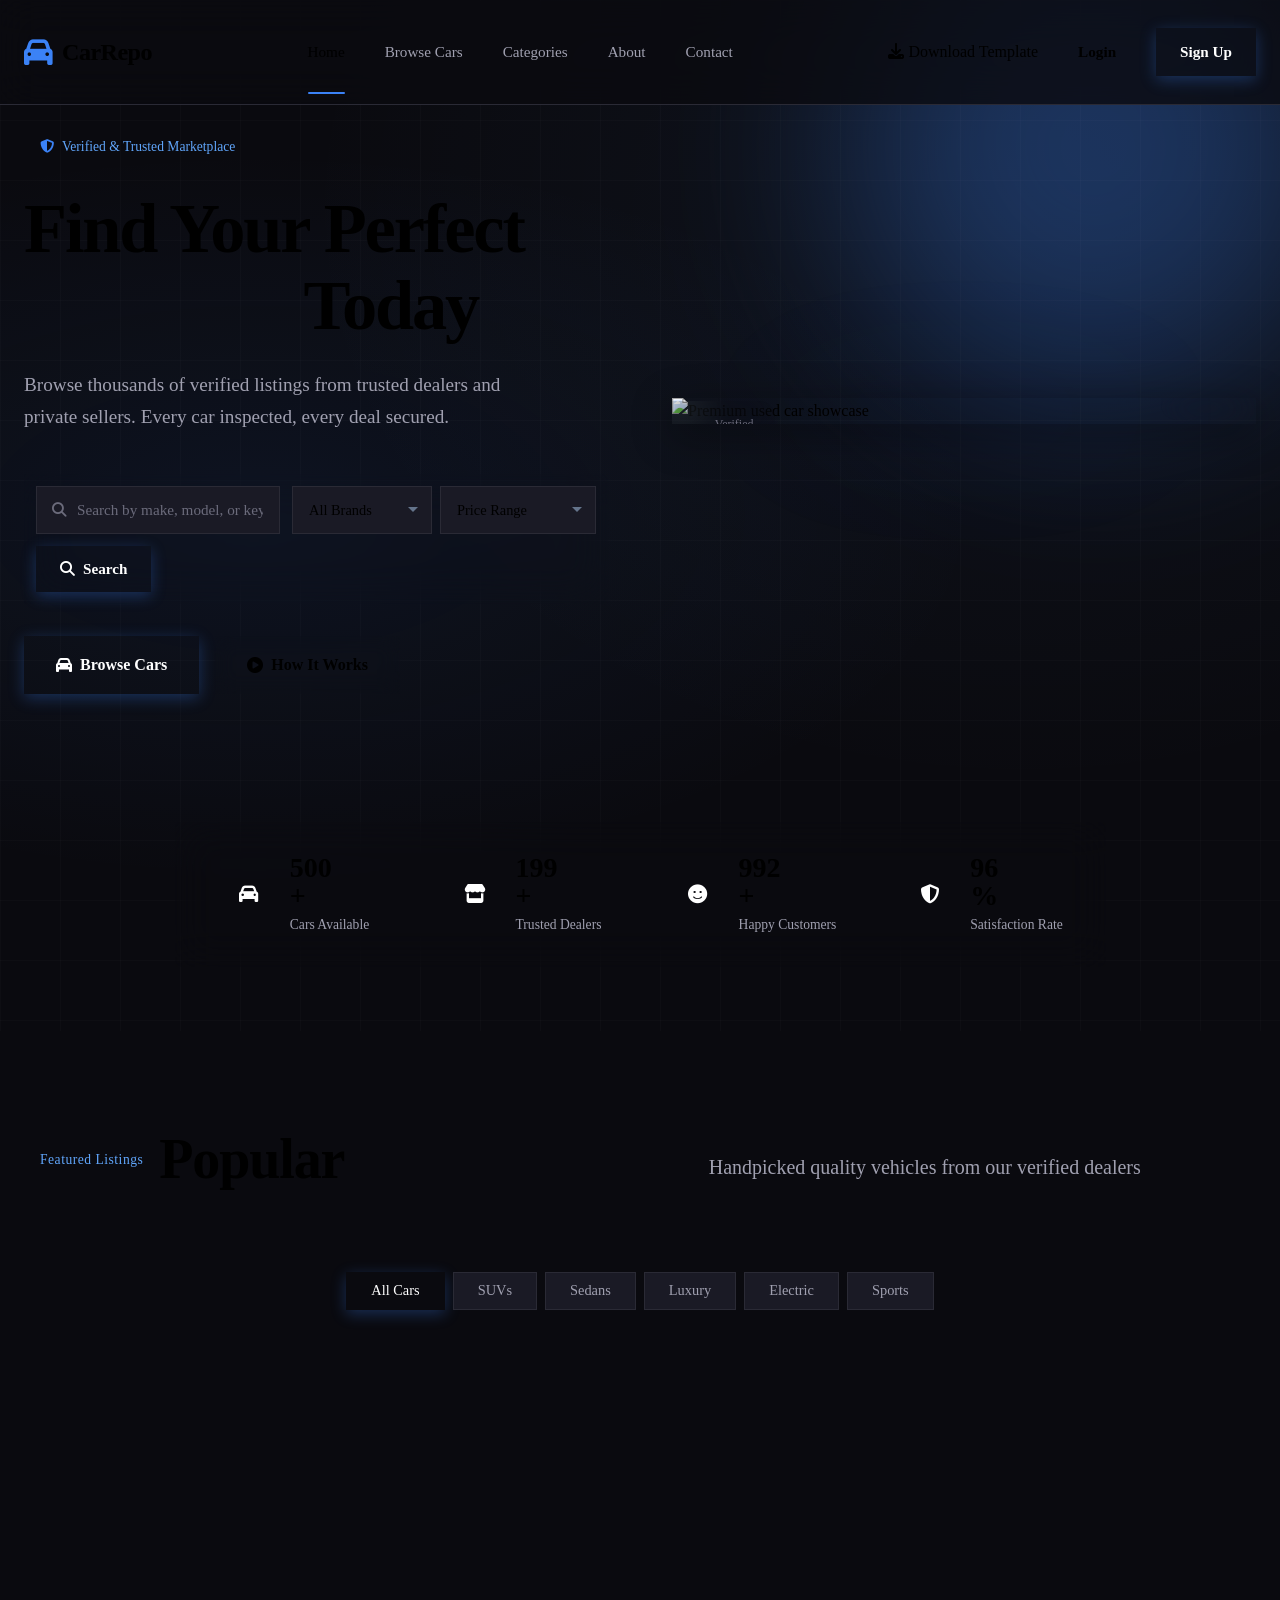
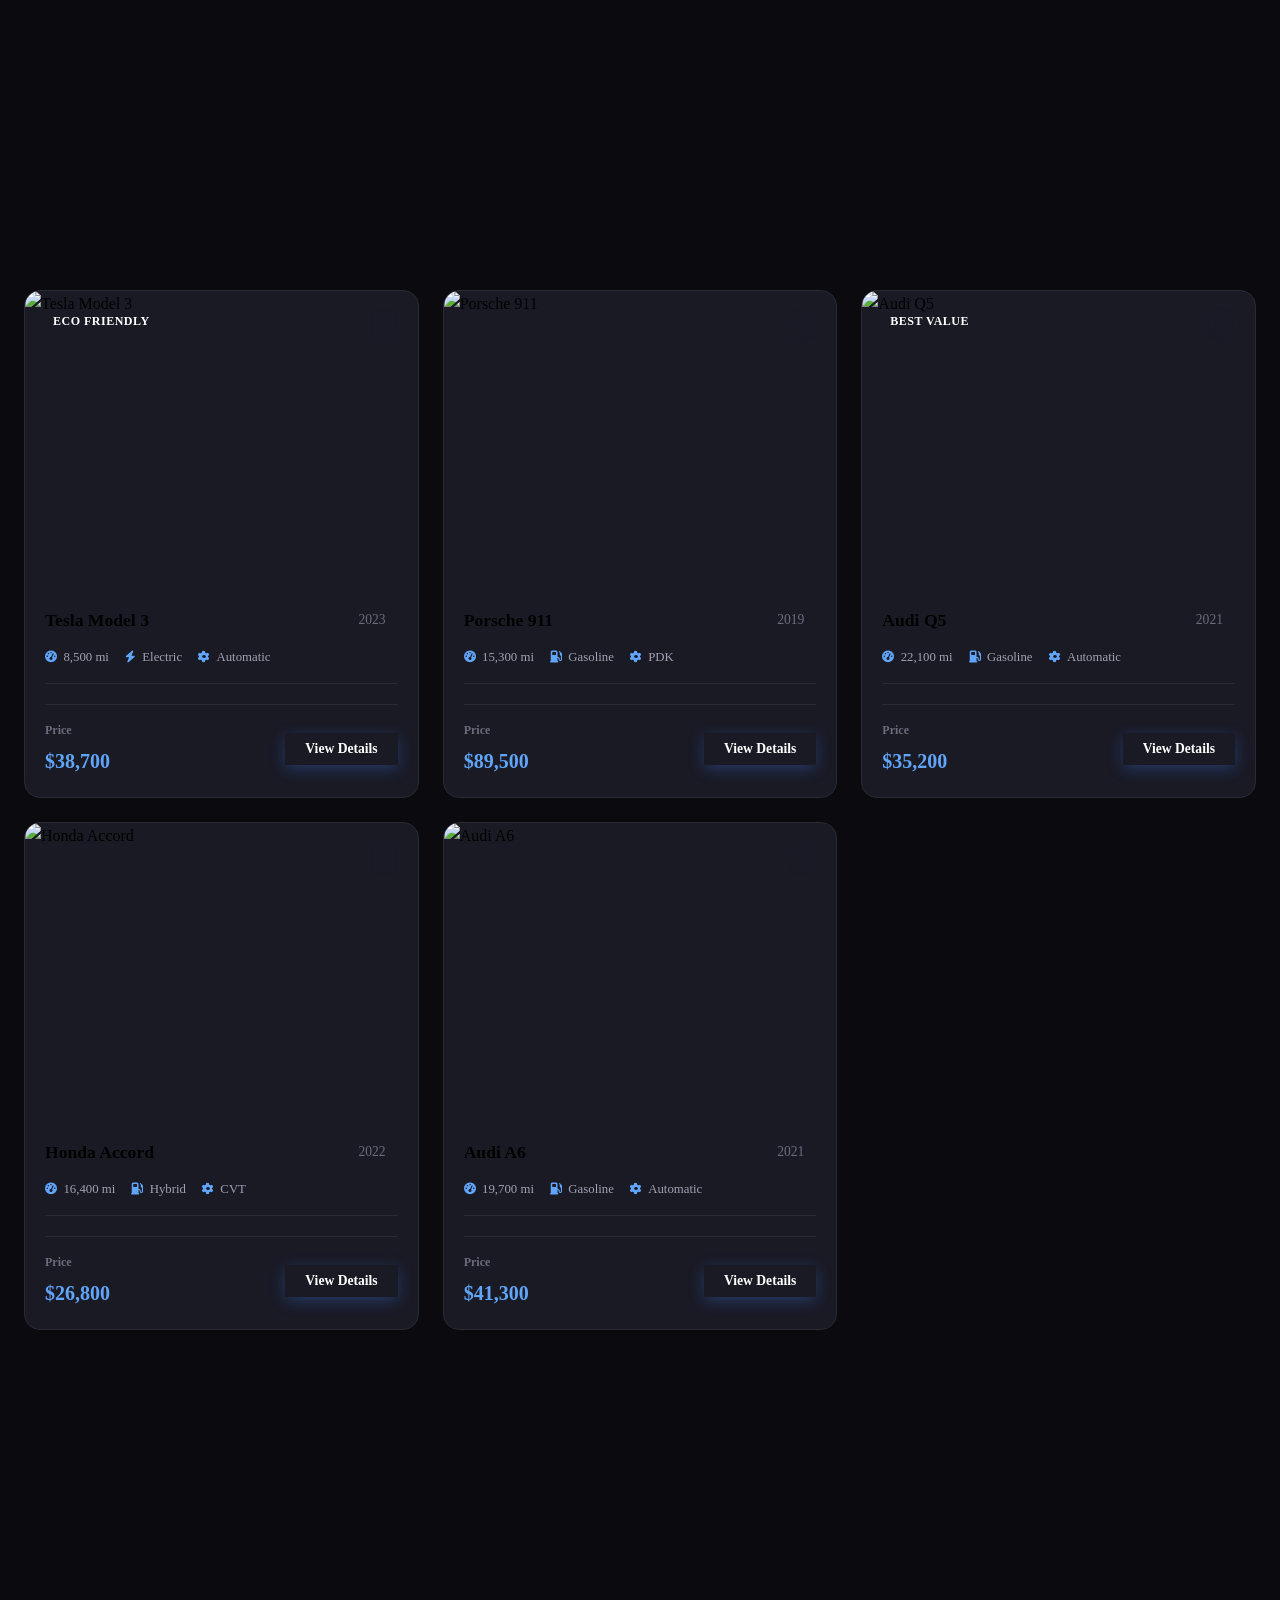
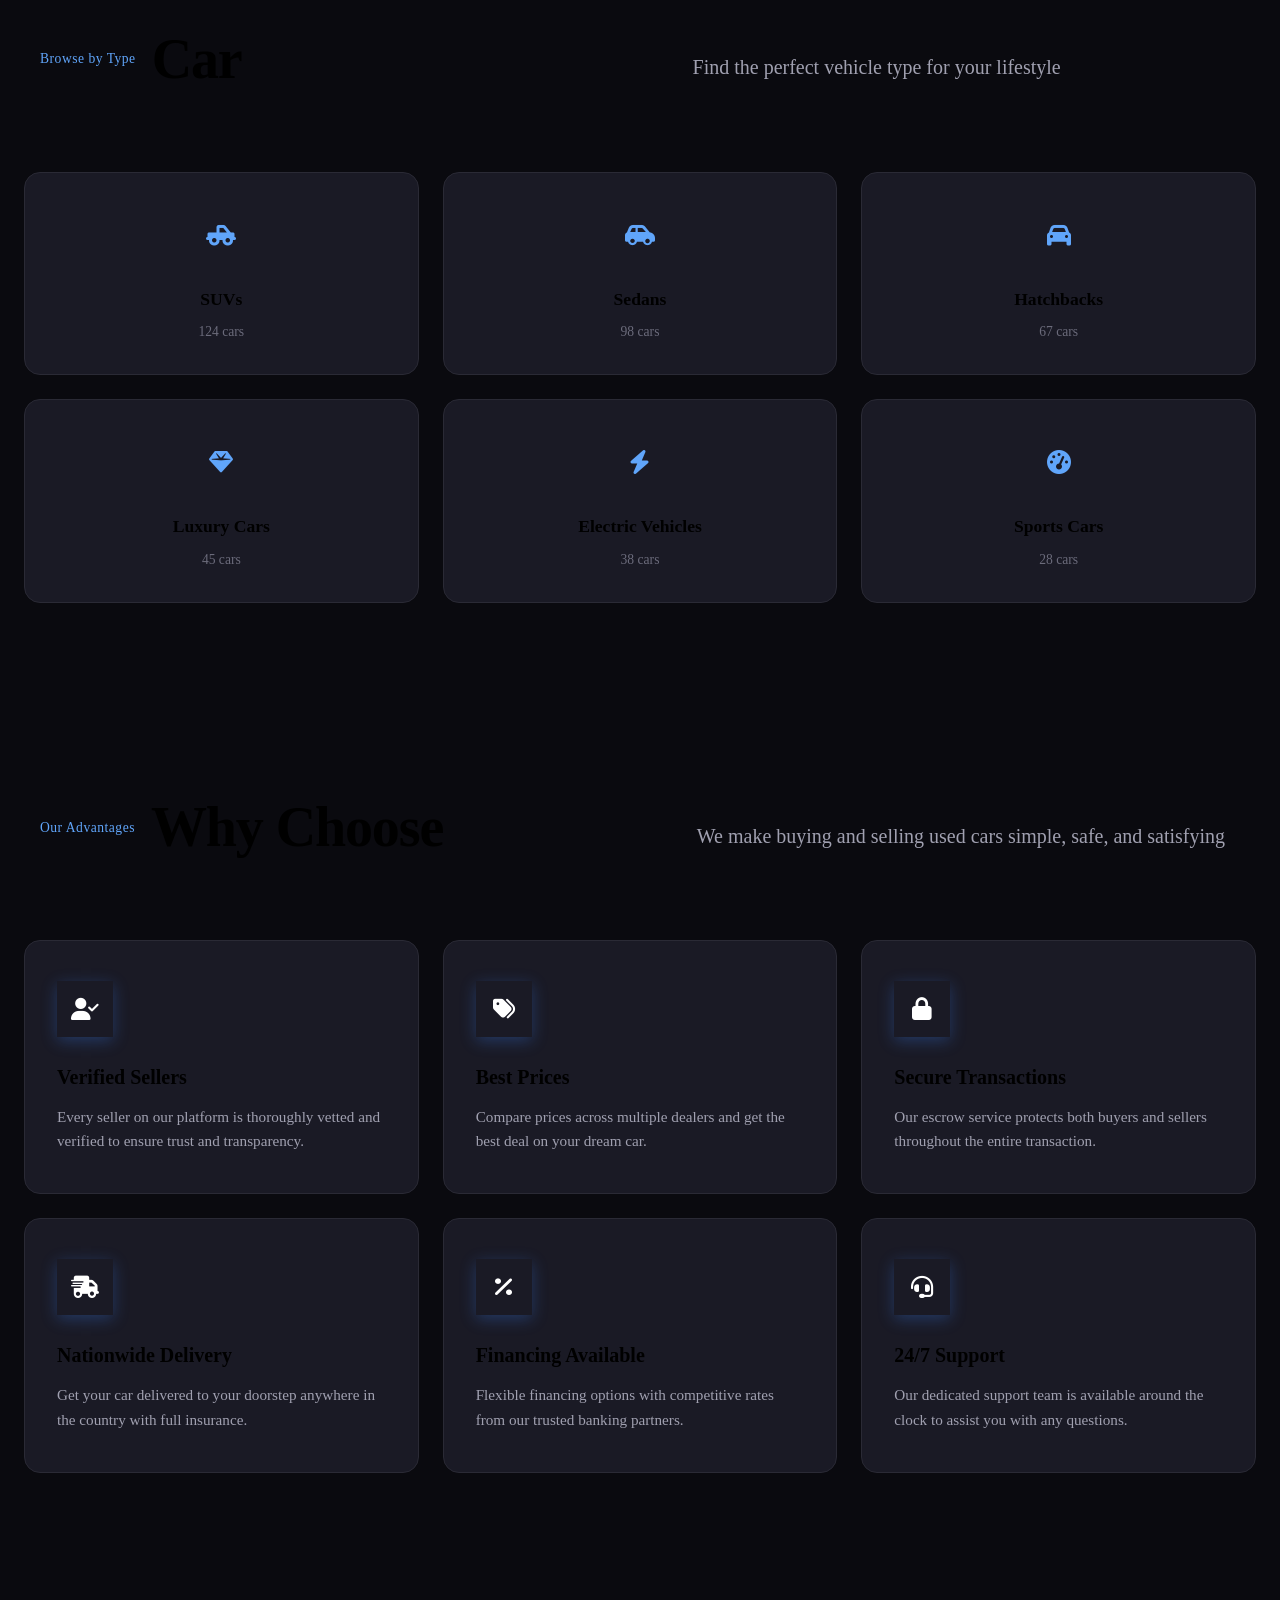
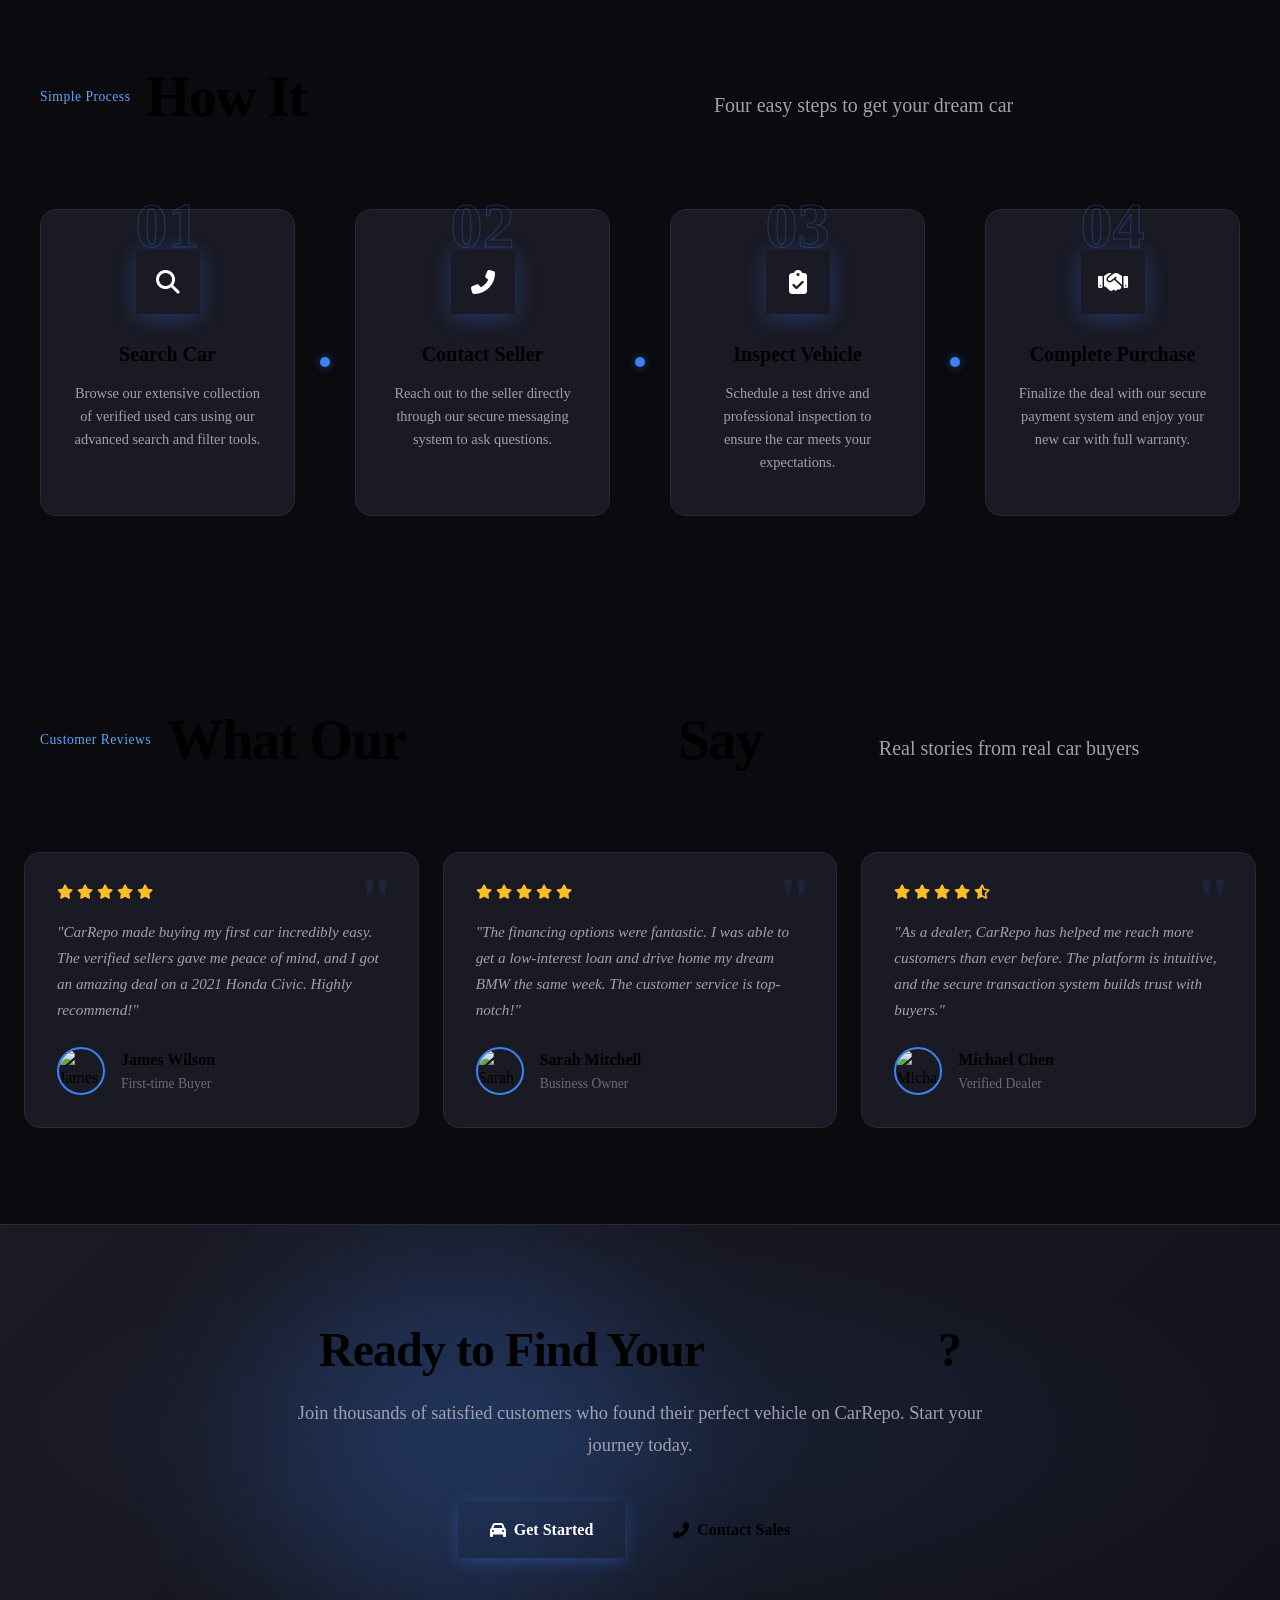
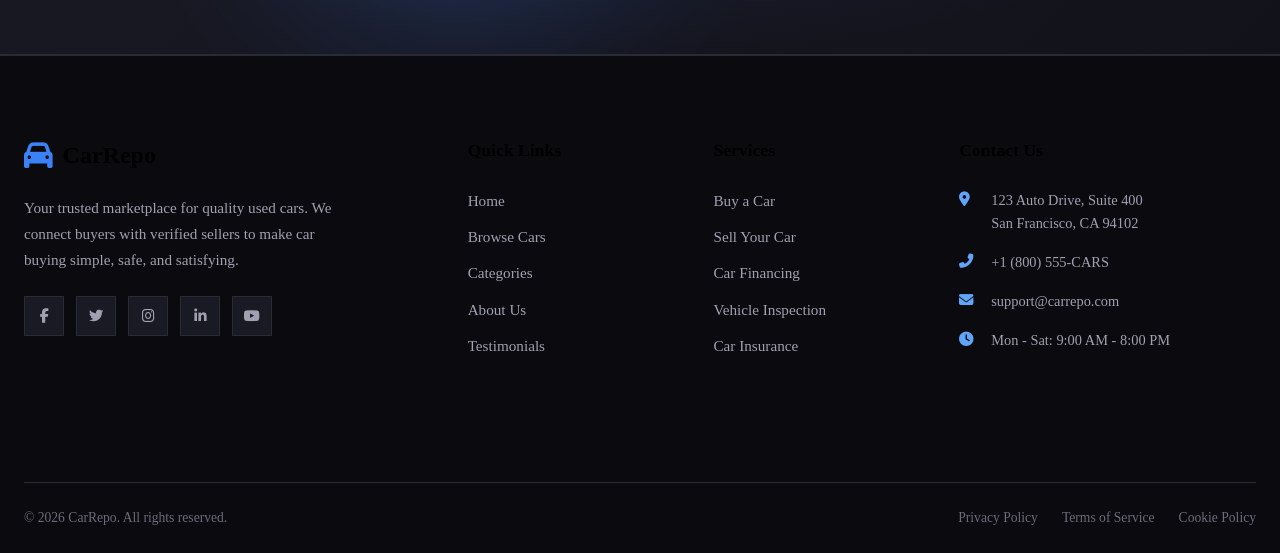
==== commit 4c0a1332: "Add downloadable project zip" ====
--- a/index.html
+++ b/index.html
@@ -53,7 +53,14 @@
             </ul>
 
             <!-- Auth Buttons -->
+
             <div class="nav-auth">
+                <div class="top-actions">
+    <a href="car-deal/downloads/car-deal.zip" download class="download-btn">
+        <i class="fas fa-download"></i>
+        Download Template
+    </a>
+</div>
                 <a href="#" class="btn btn-outline">Login</a>
                 <a href="#" class="btn btn-primary">Sign Up</a>
             </div>
--- a/styles.css
+++ b/styles.css
@@ -21,8 +21,8 @@
     --primary-light: #60A5FA;
     --secondary: #60A5FA;
     --accent: #818CF8;
-    --bg: #0A0A0F;
-    --bg-light: #111118;
+    --bg: #ffffff;
+    --bg-light: #ffffff;
     --bg-card: rgba(255, 255, 255, 0.03);
     --bg-card-hover: rgba(255, 255, 255, 0.06);
     --glass: rgba(255, 255, 255, 0.05);
@@ -33,9 +33,9 @@
     --text-muted: #64748B;
     --border: rgba(255, 255, 255, 0.06);
     --gradient-primary: linear-gradient(135deg, #3B82F6 0%, #60A5FA 50%, #818CF8 100%);
-    --gradient-dark: linear-gradient(135deg, #0A0A0F 0%, #111118 100%);
-    --shadow-sm: 0 2px 8px rgba(0, 0, 0, 0.3);
-    --shadow-md: 0 4px 20px rgba(0, 0, 0, 0.4);
+    --gradient-dark: linear-gradient(135deg, #333346 0%, #18181f 100%);
+    --shadow-sm: 0 2px 8px rgba(34, 34, 34, 0.3);
+    --shadow-md: 0 4px 20px rgba(95, 95, 95, 0.4);
     --shadow-lg: 0 8px 40px rgba(0, 0, 0, 0.5);
     --shadow-glow: 0 0 40px rgba(59, 130, 246, 0.15);
     --transition-fast: 0.2s ease;
@@ -55,6 +55,8 @@
     padding: 0;
     box-sizing: border-box;
 }
+
+
 
 html {
     scroll-behavior: smooth;
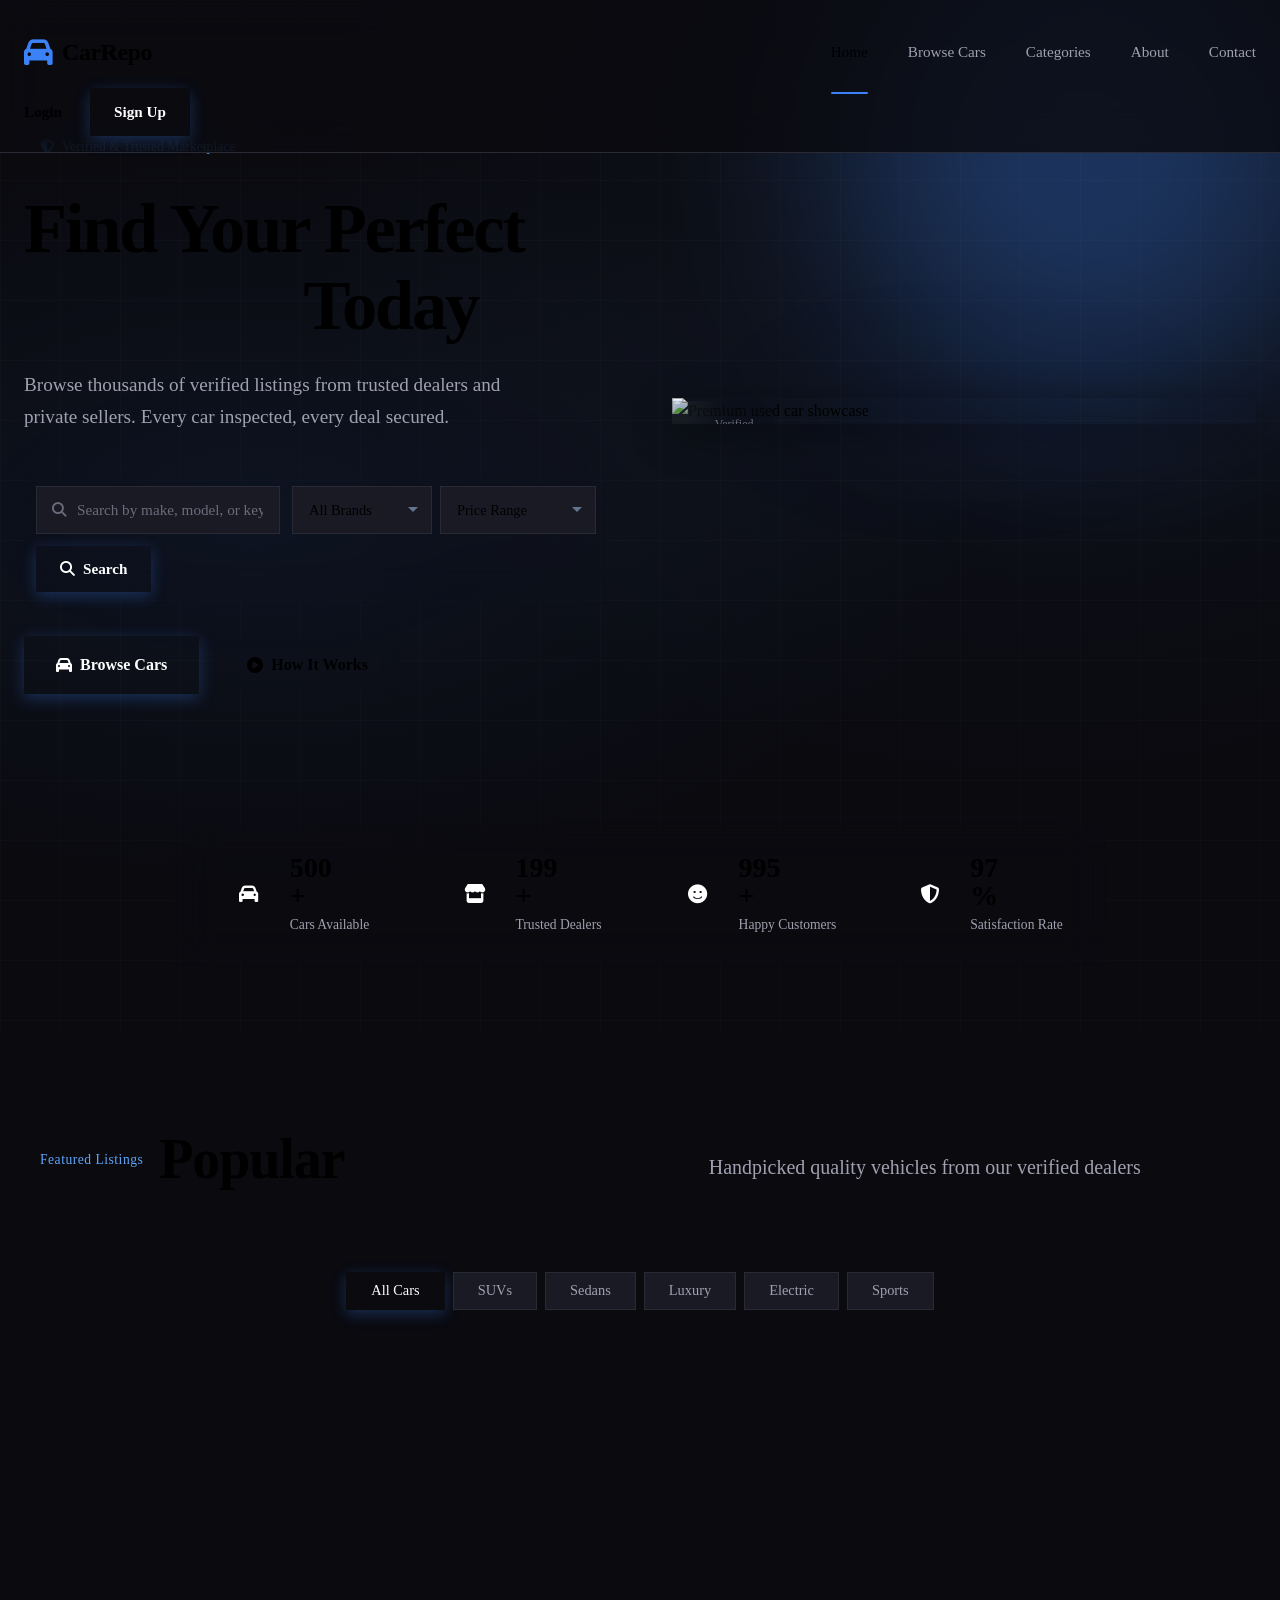
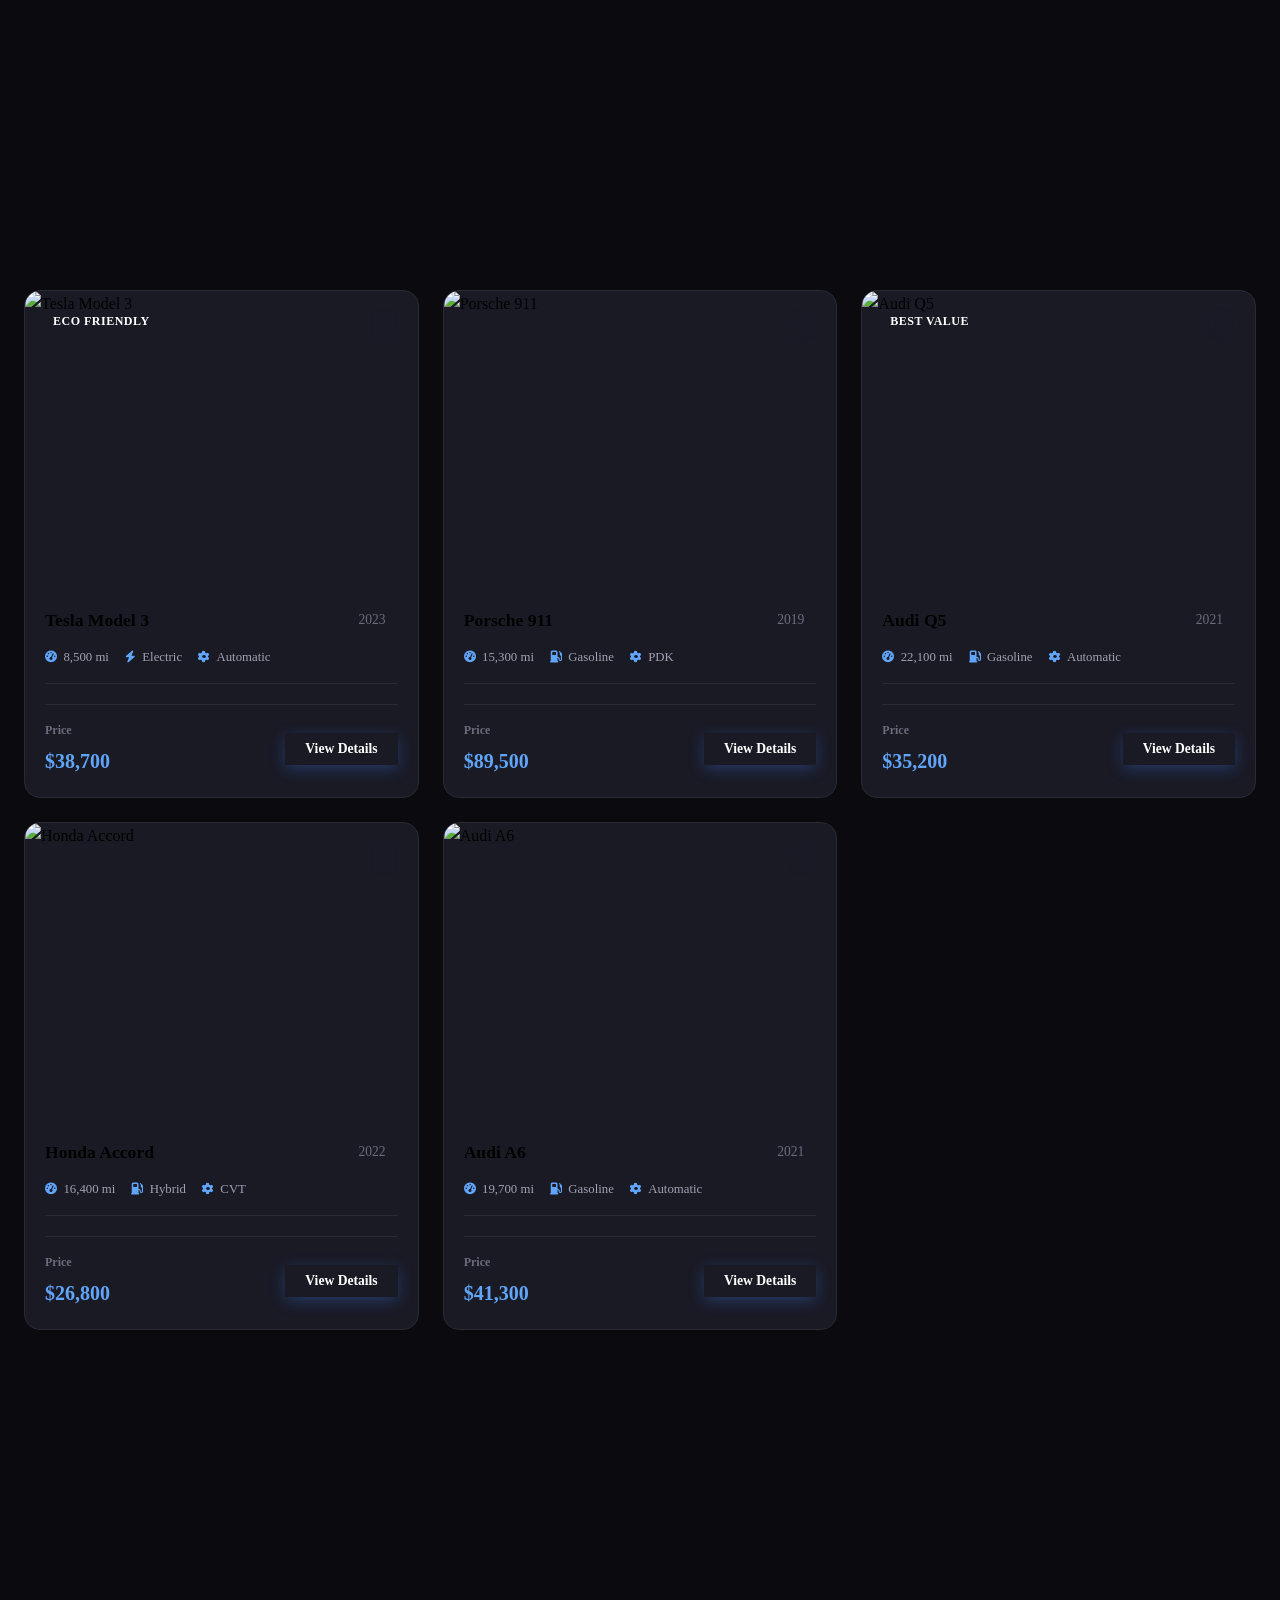
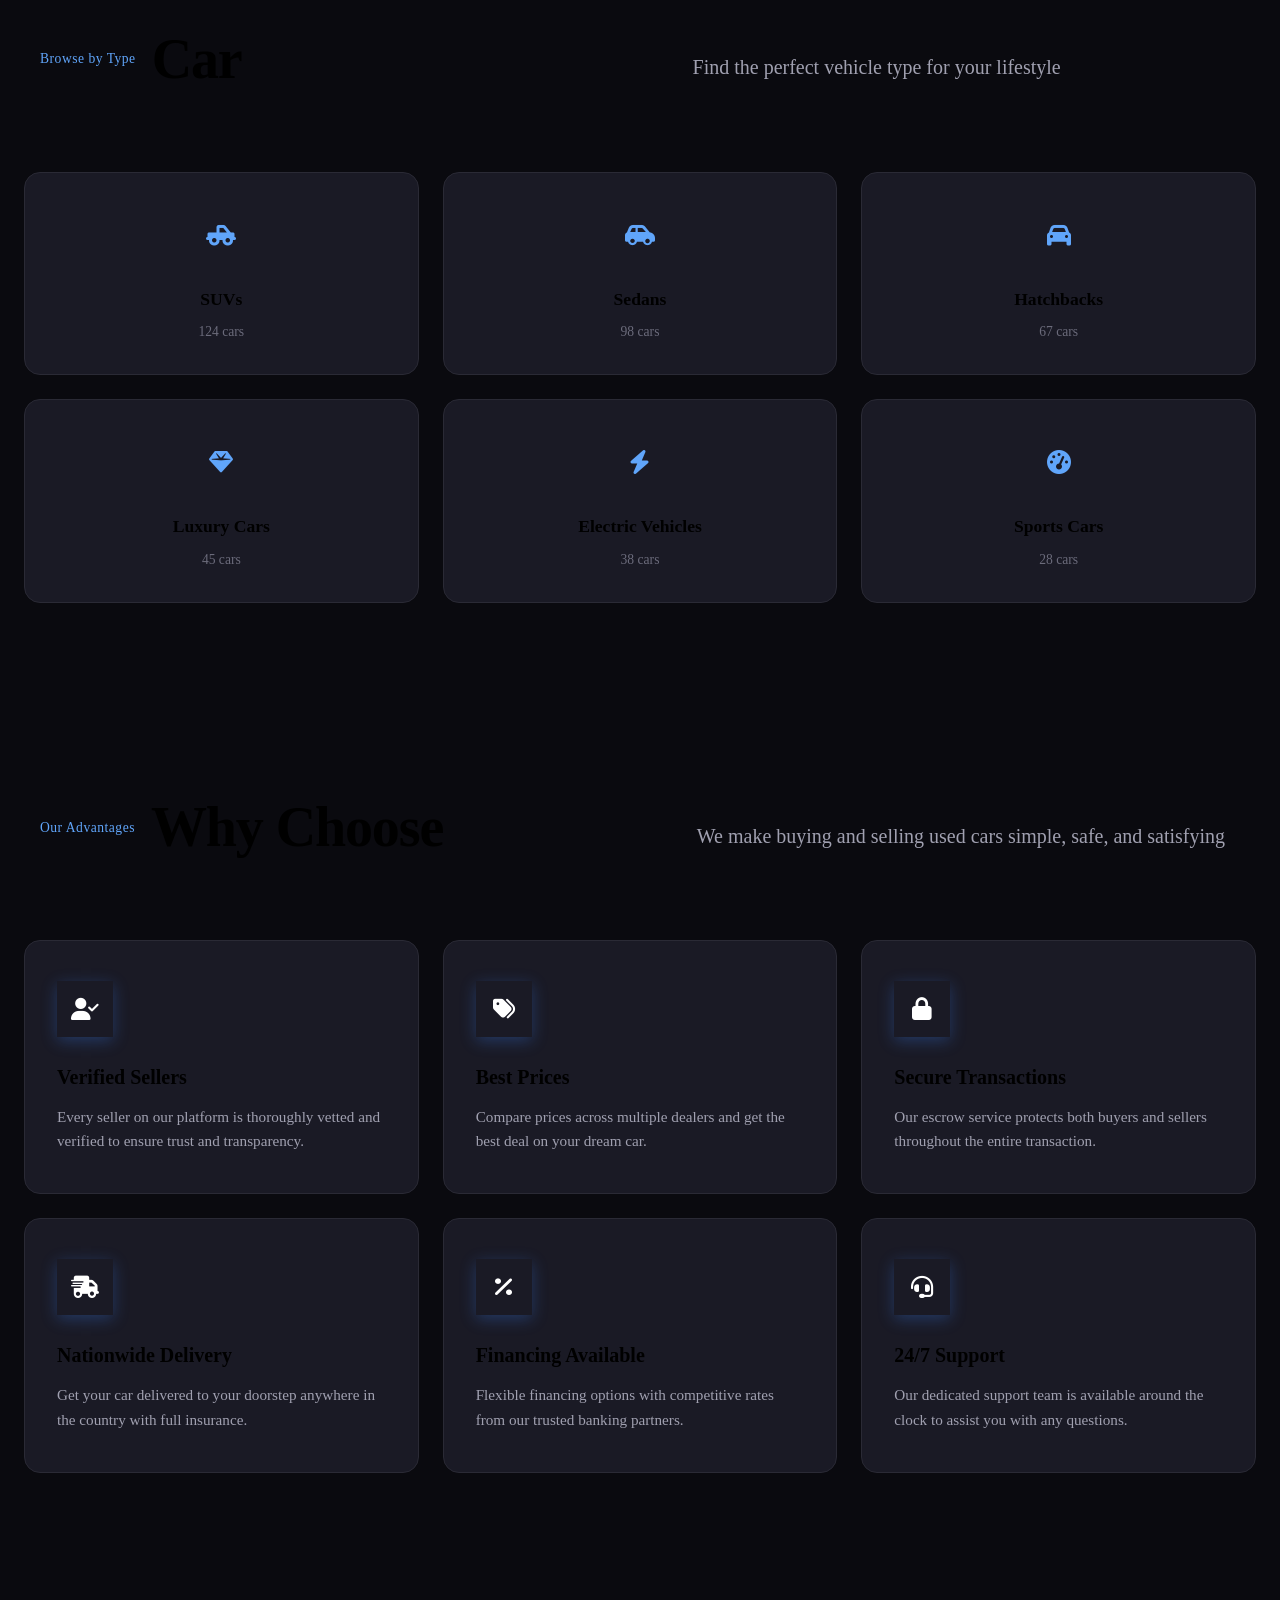
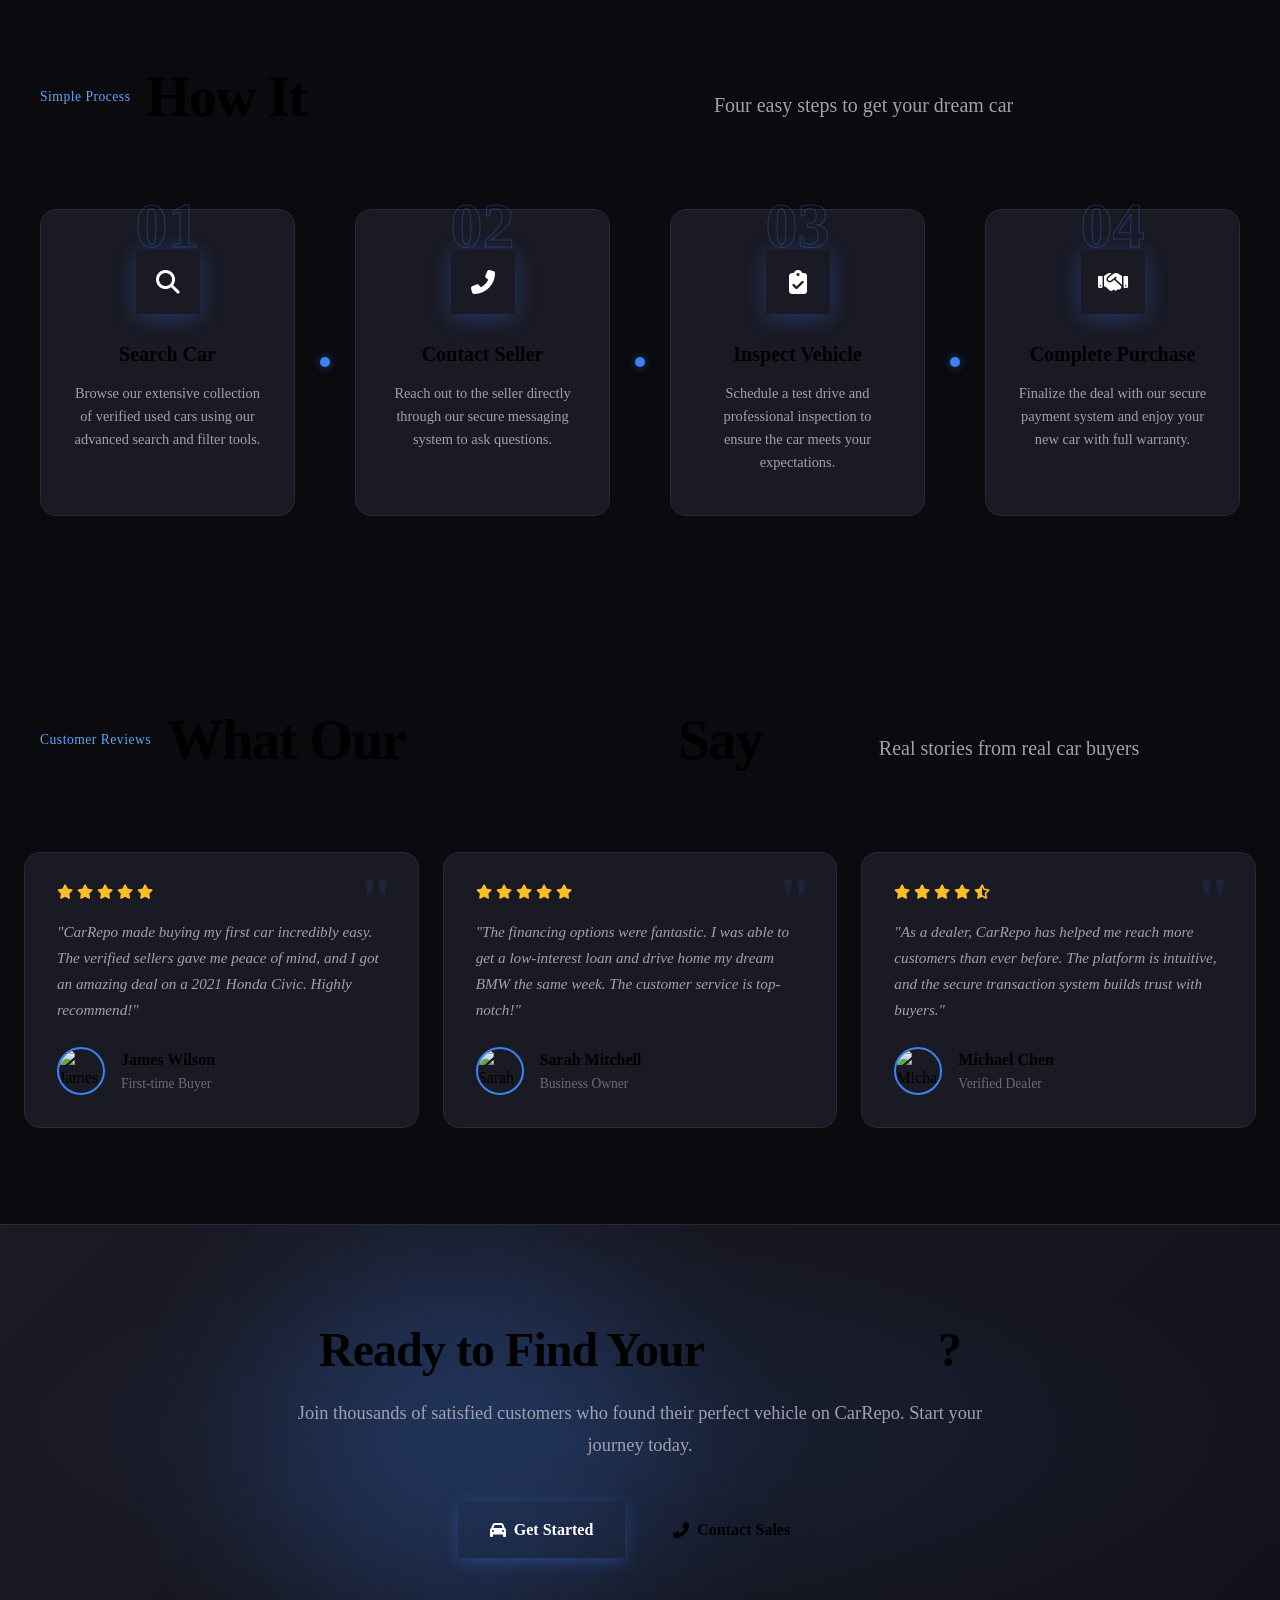
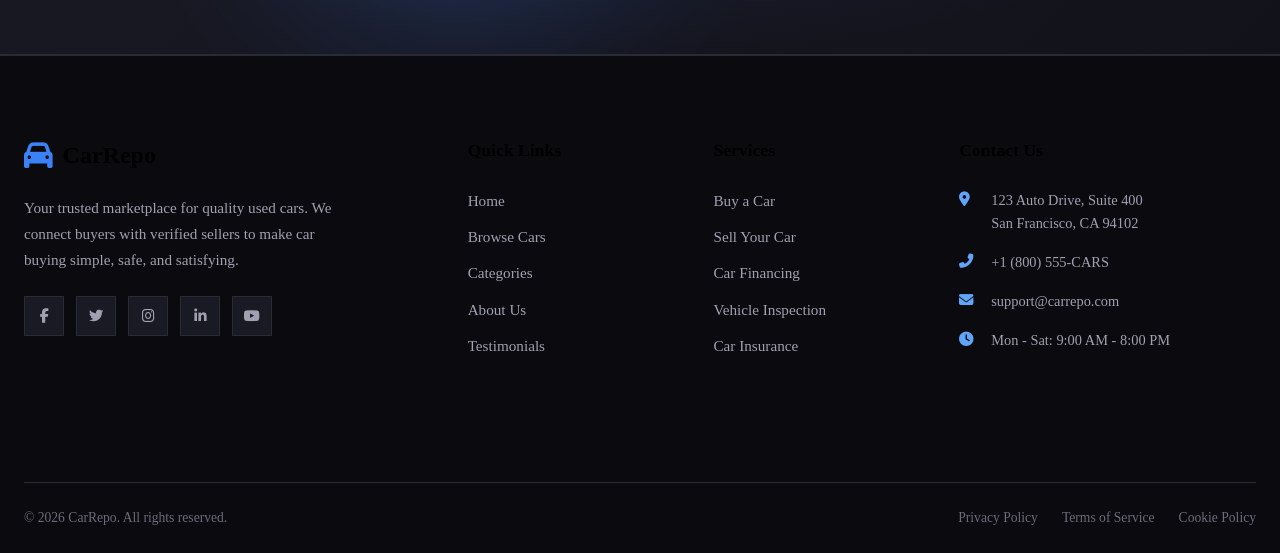
==== commit eeca5137: "Update project link" ====
--- a/index.html
+++ b/index.html
@@ -53,14 +53,7 @@
             </ul>
 
             <!-- Auth Buttons -->
-
-            <div class="nav-auth">
-                <div class="top-actions">
-    <a href="car-deal/downloads/car-deal.zip" download class="download-btn">
-        <i class="fas fa-download"></i>
-        Download Template
-    </a>
-</div>
+             </div>
                 <a href="#" class="btn btn-outline">Login</a>
                 <a href="#" class="btn btn-primary">Sign Up</a>
             </div>
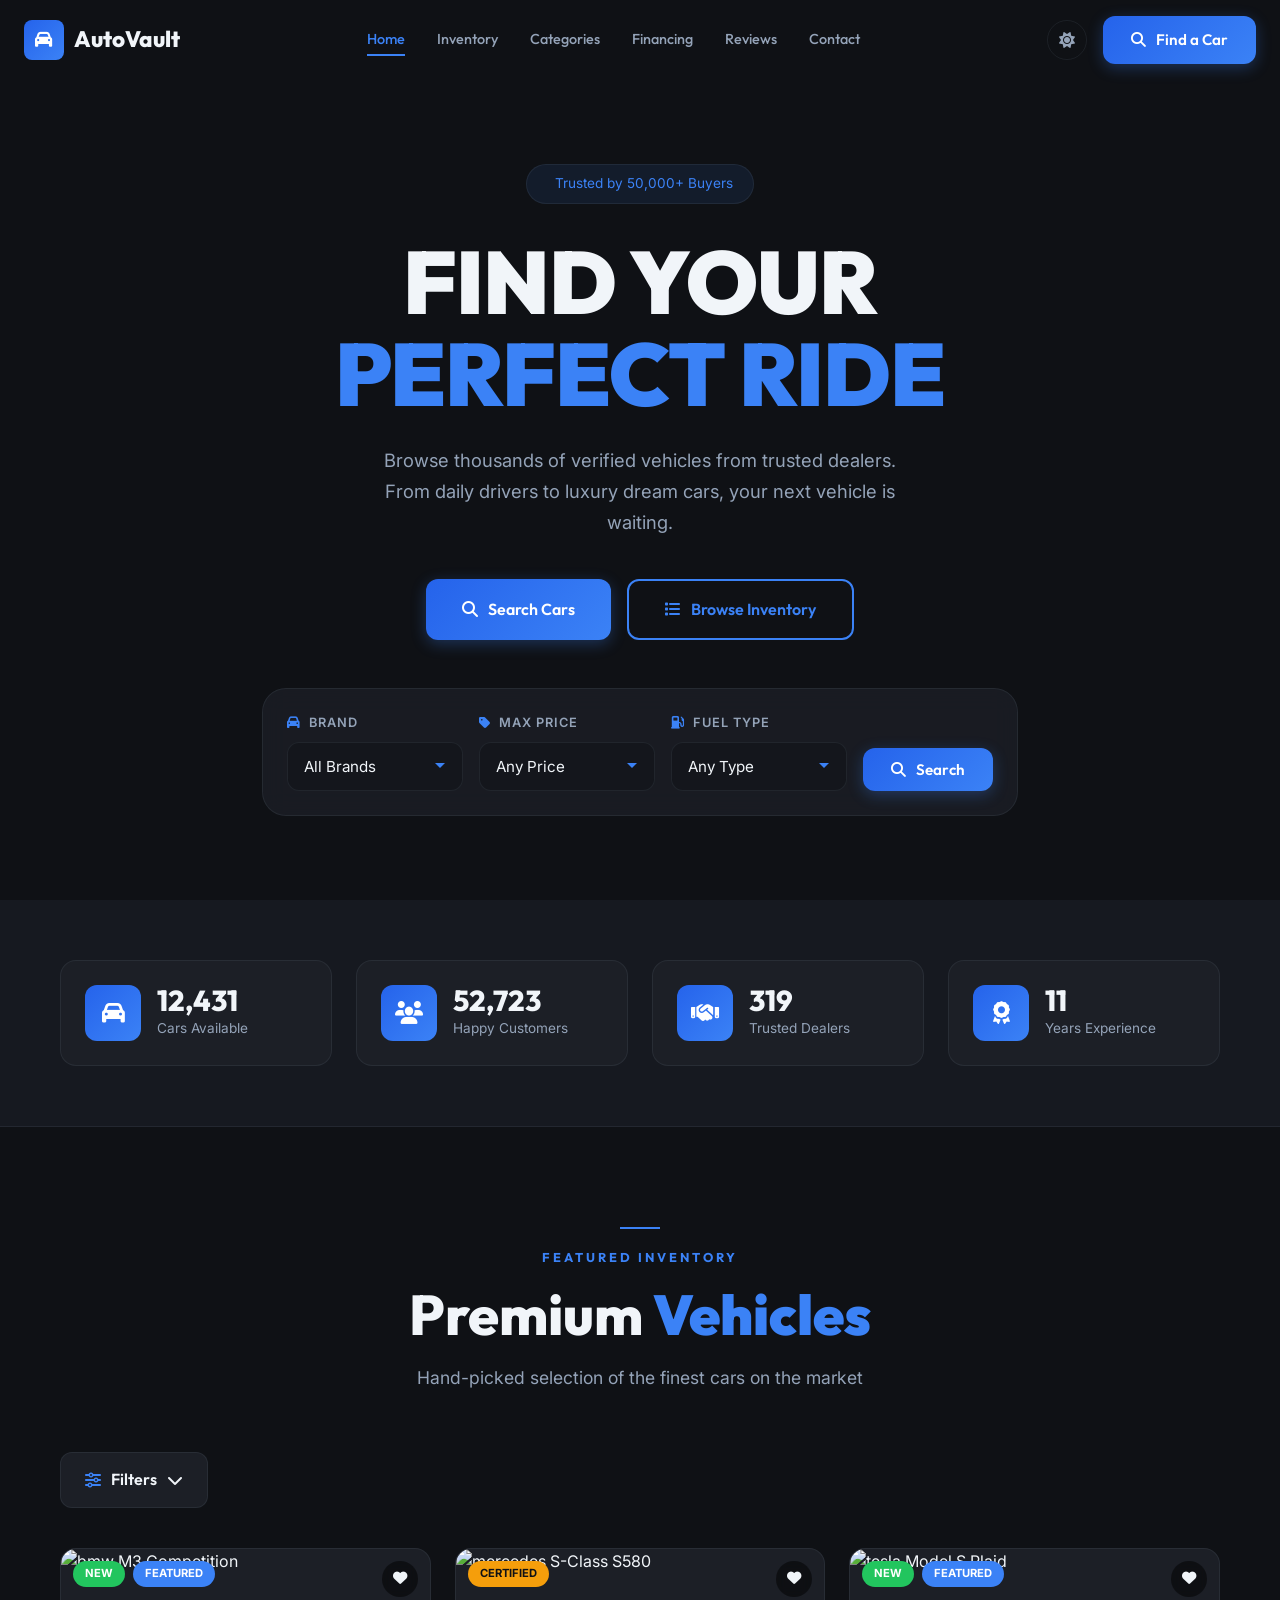
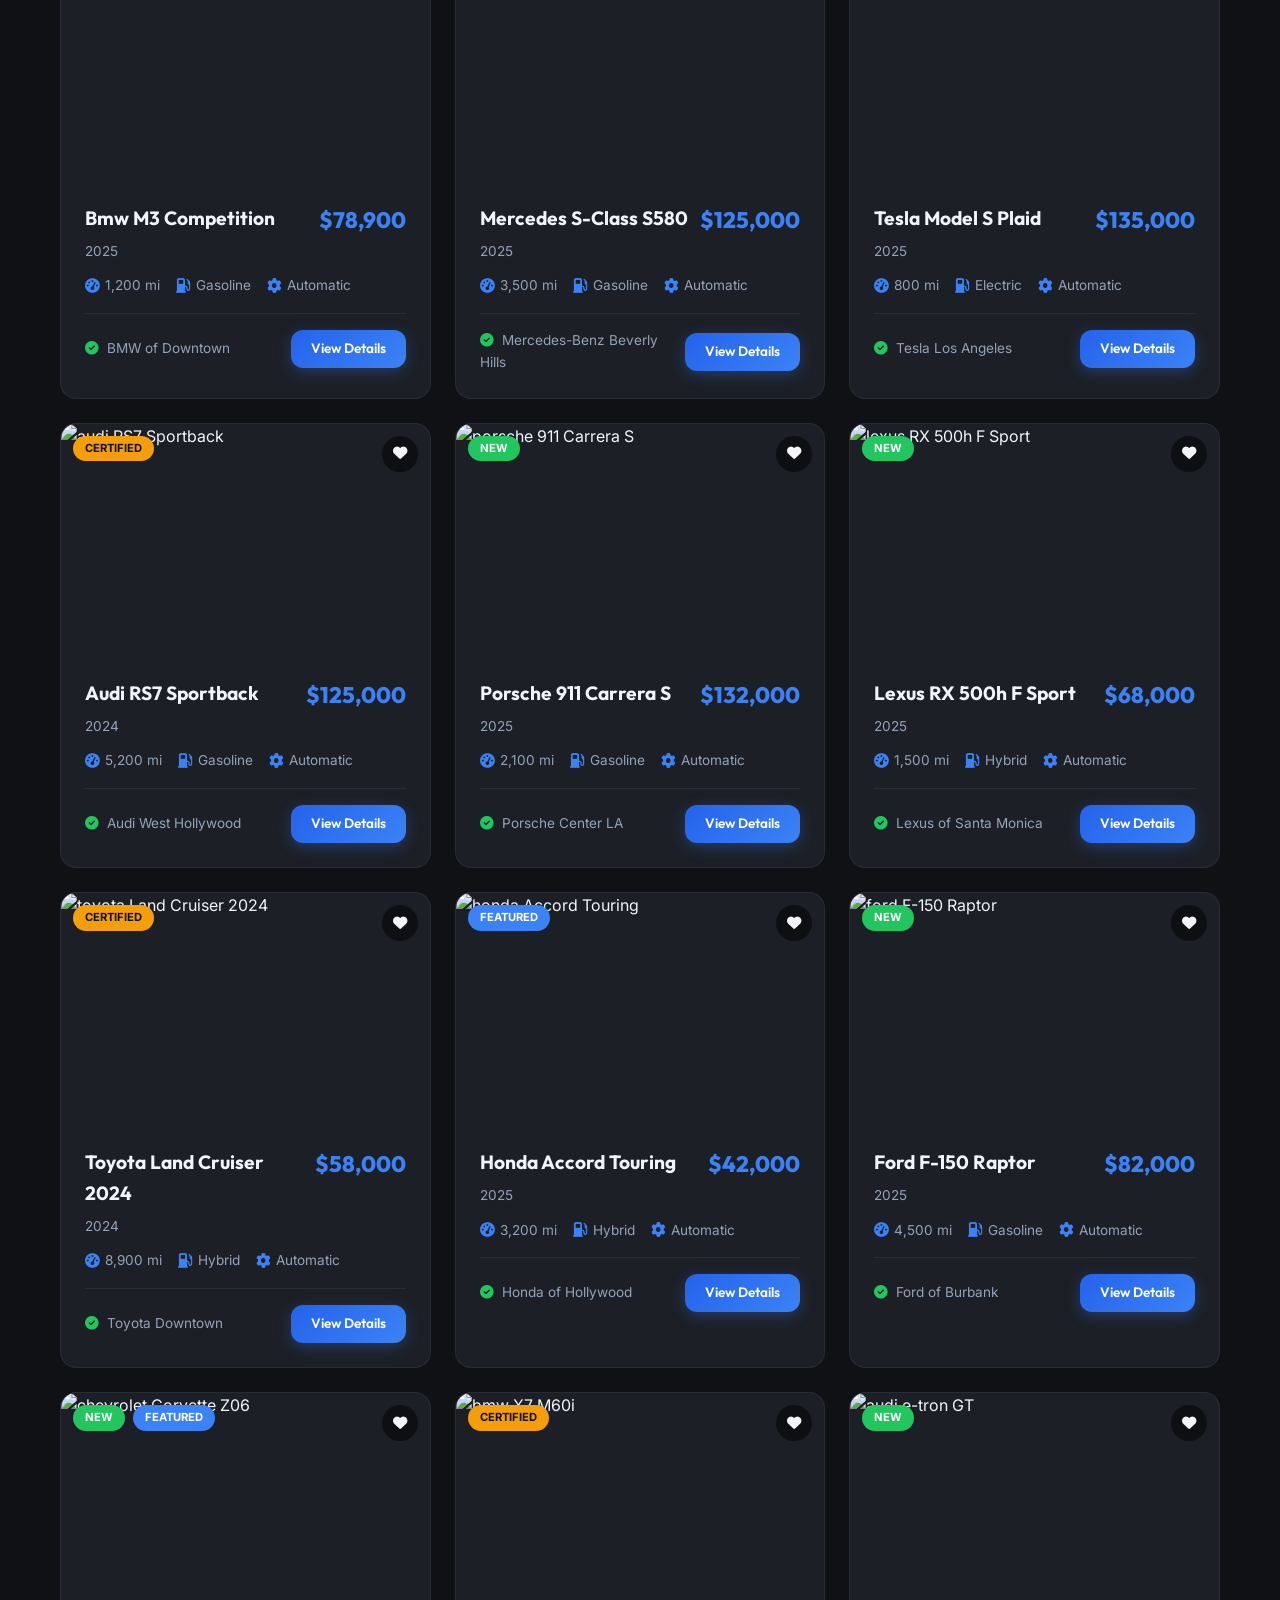
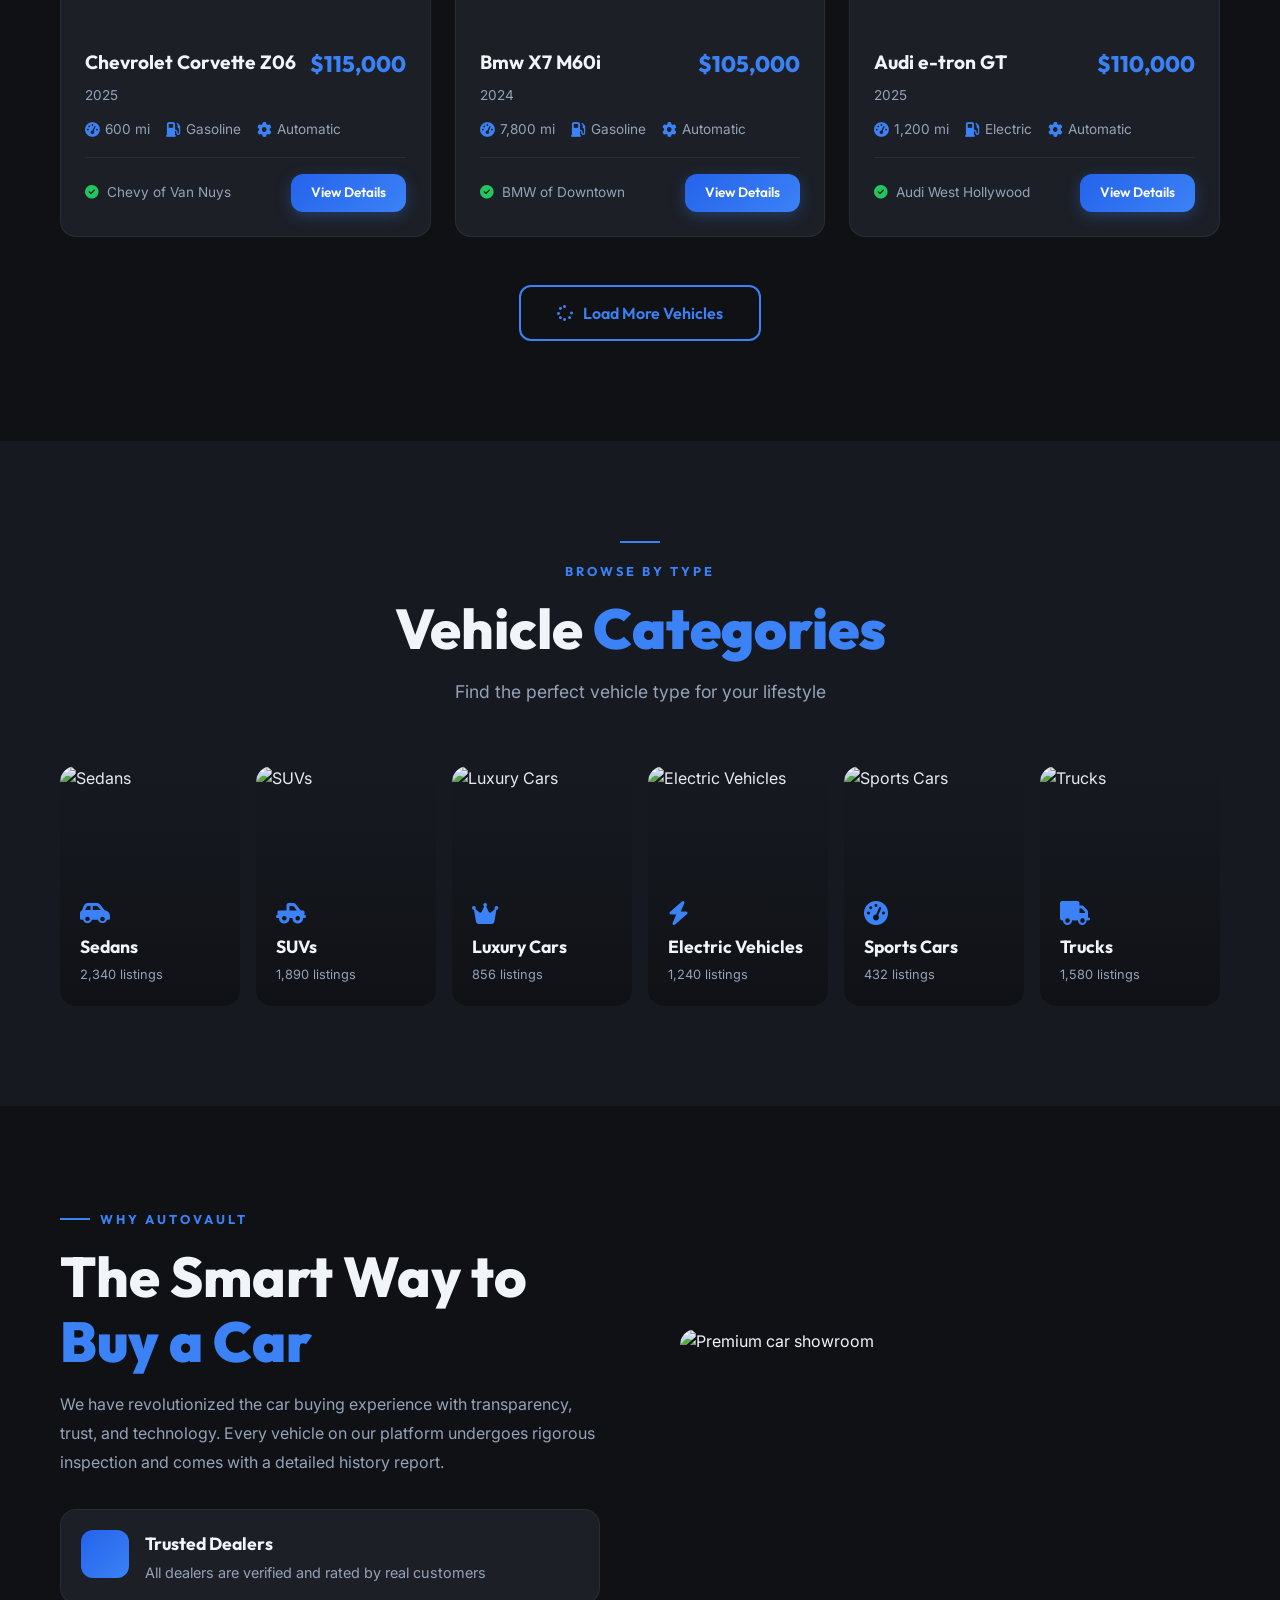
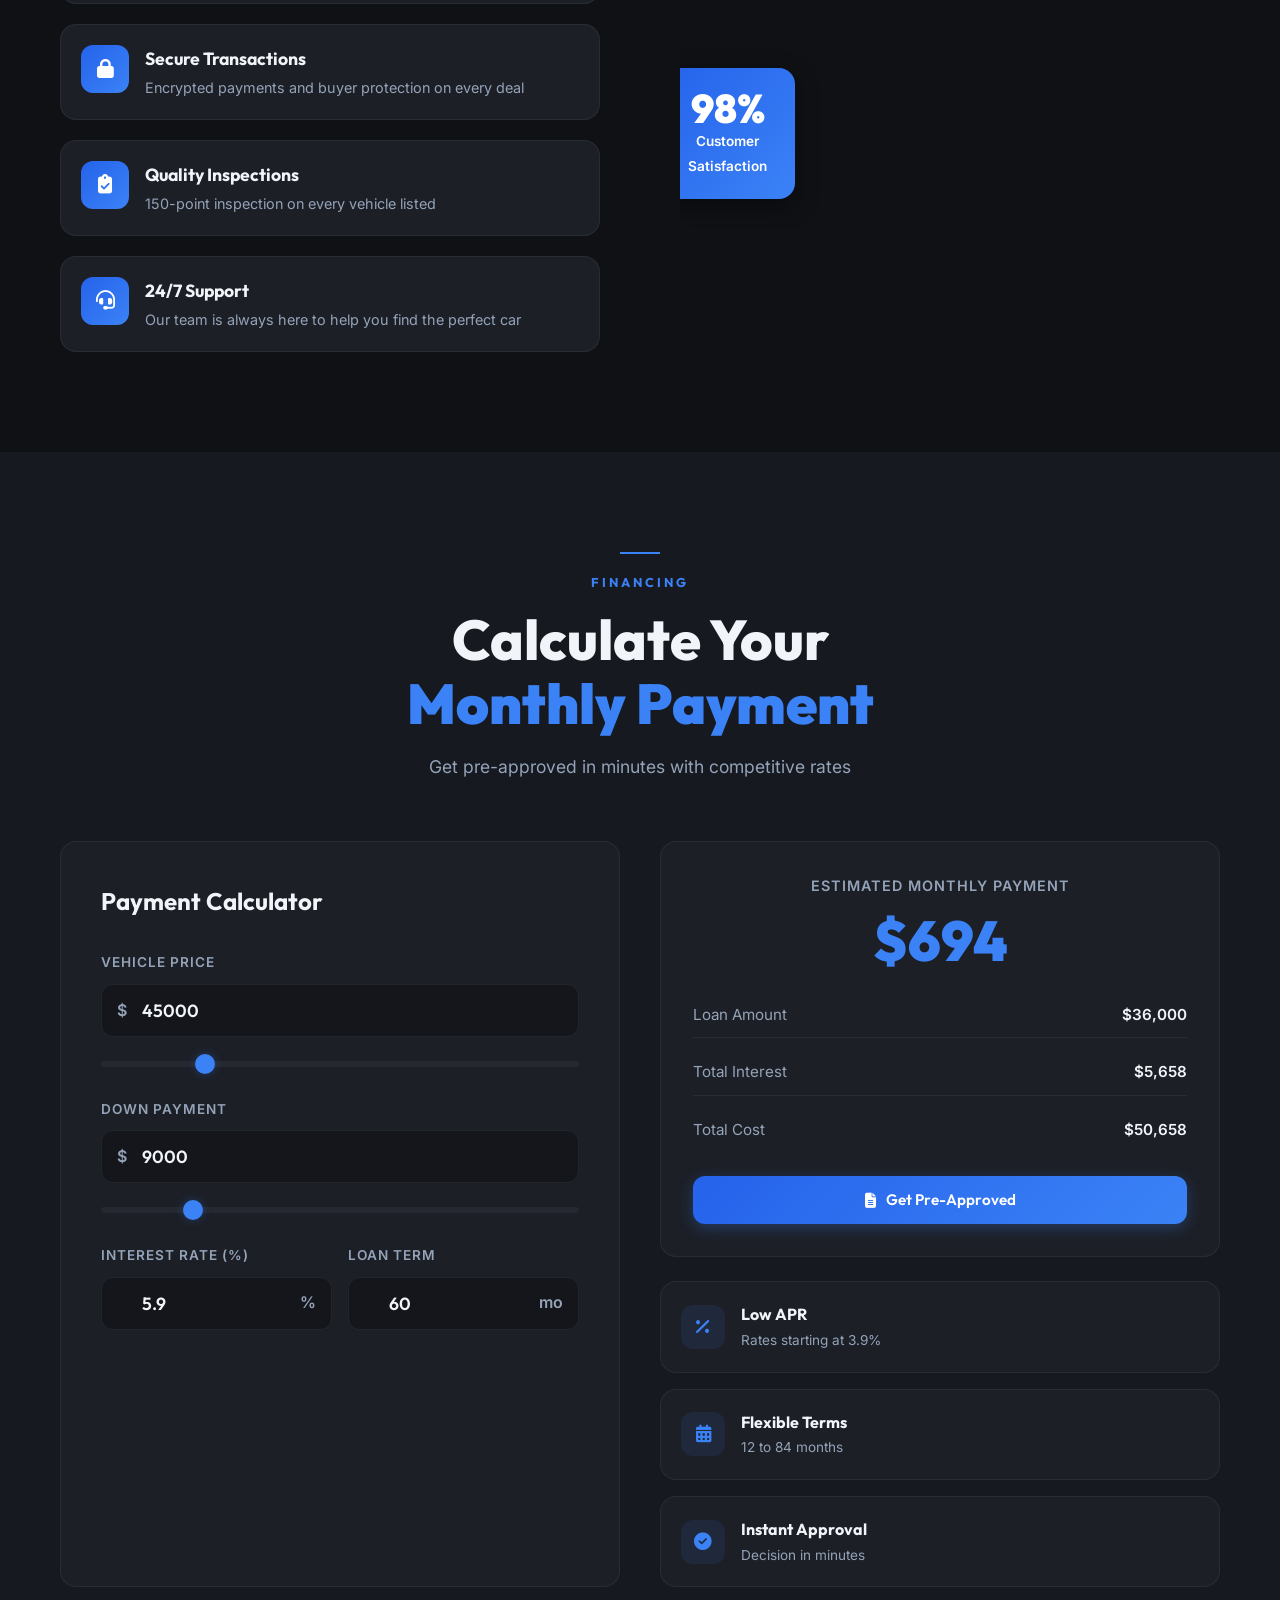
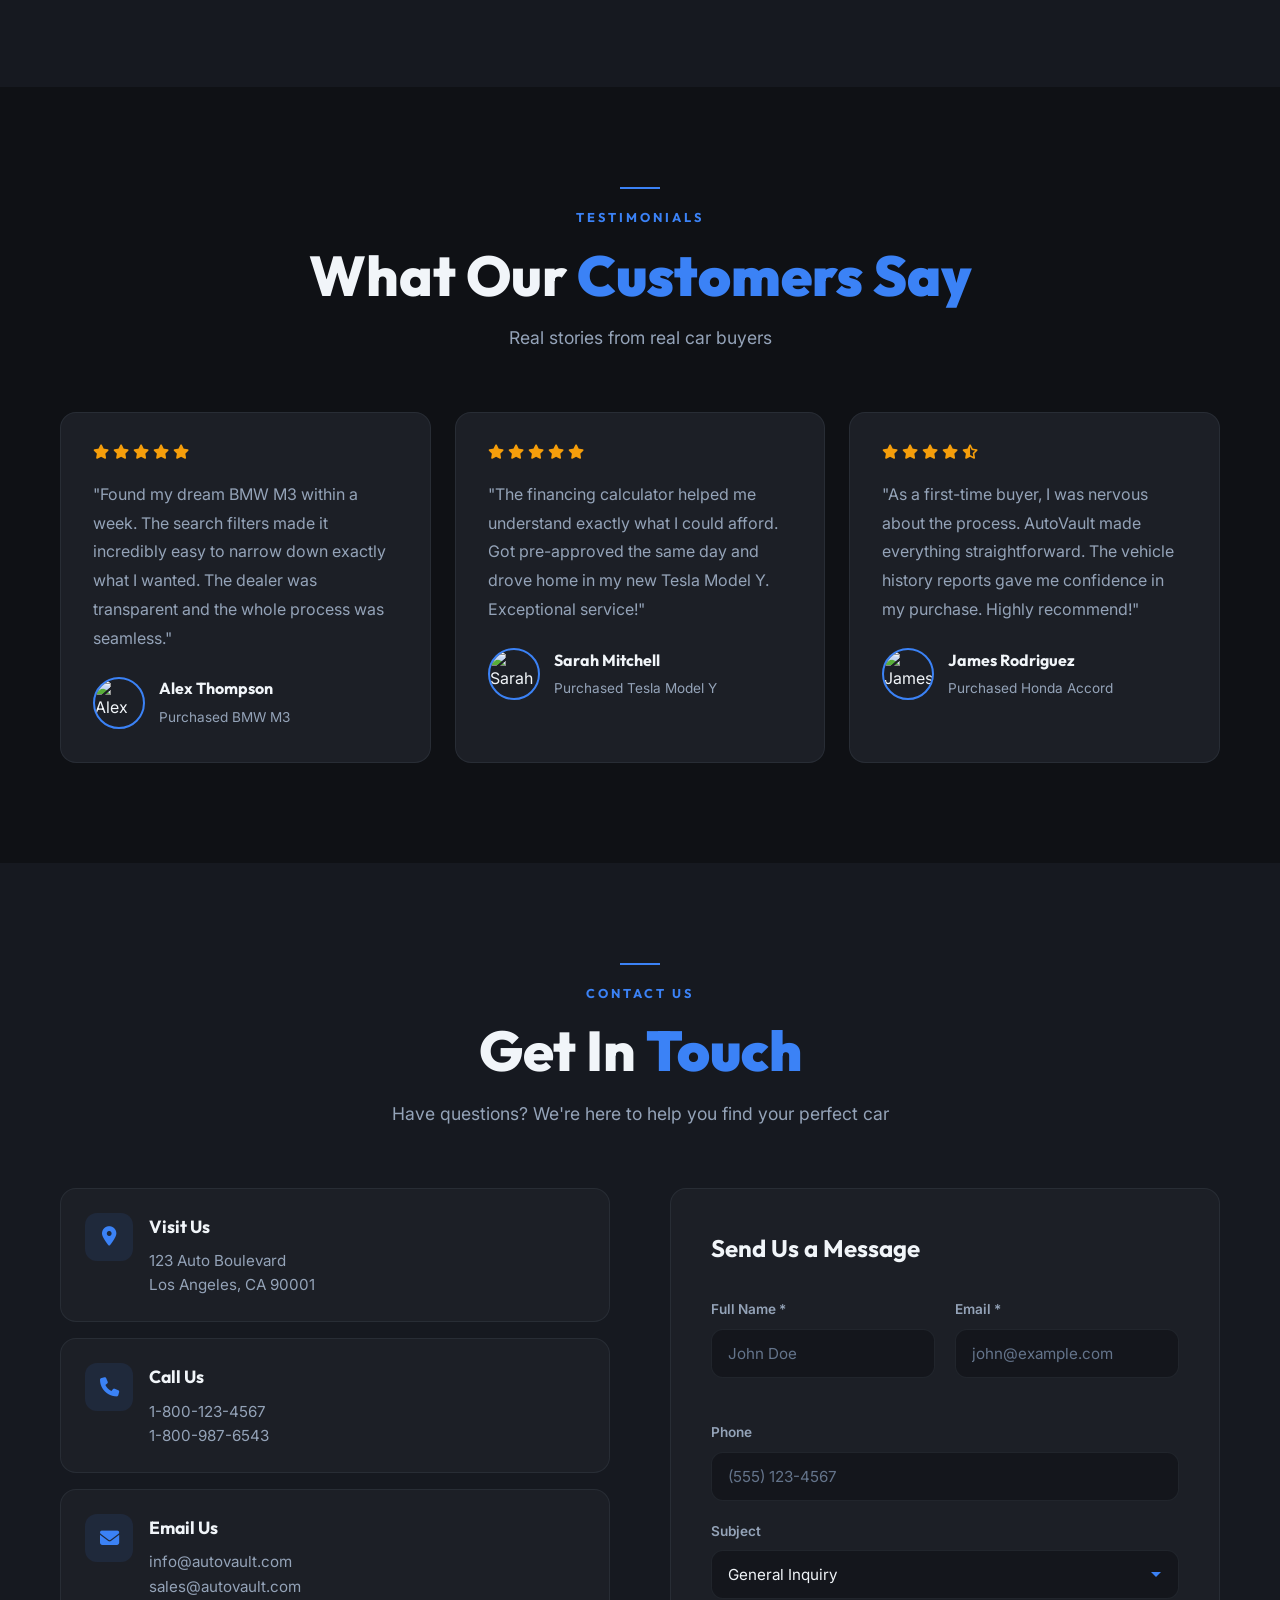
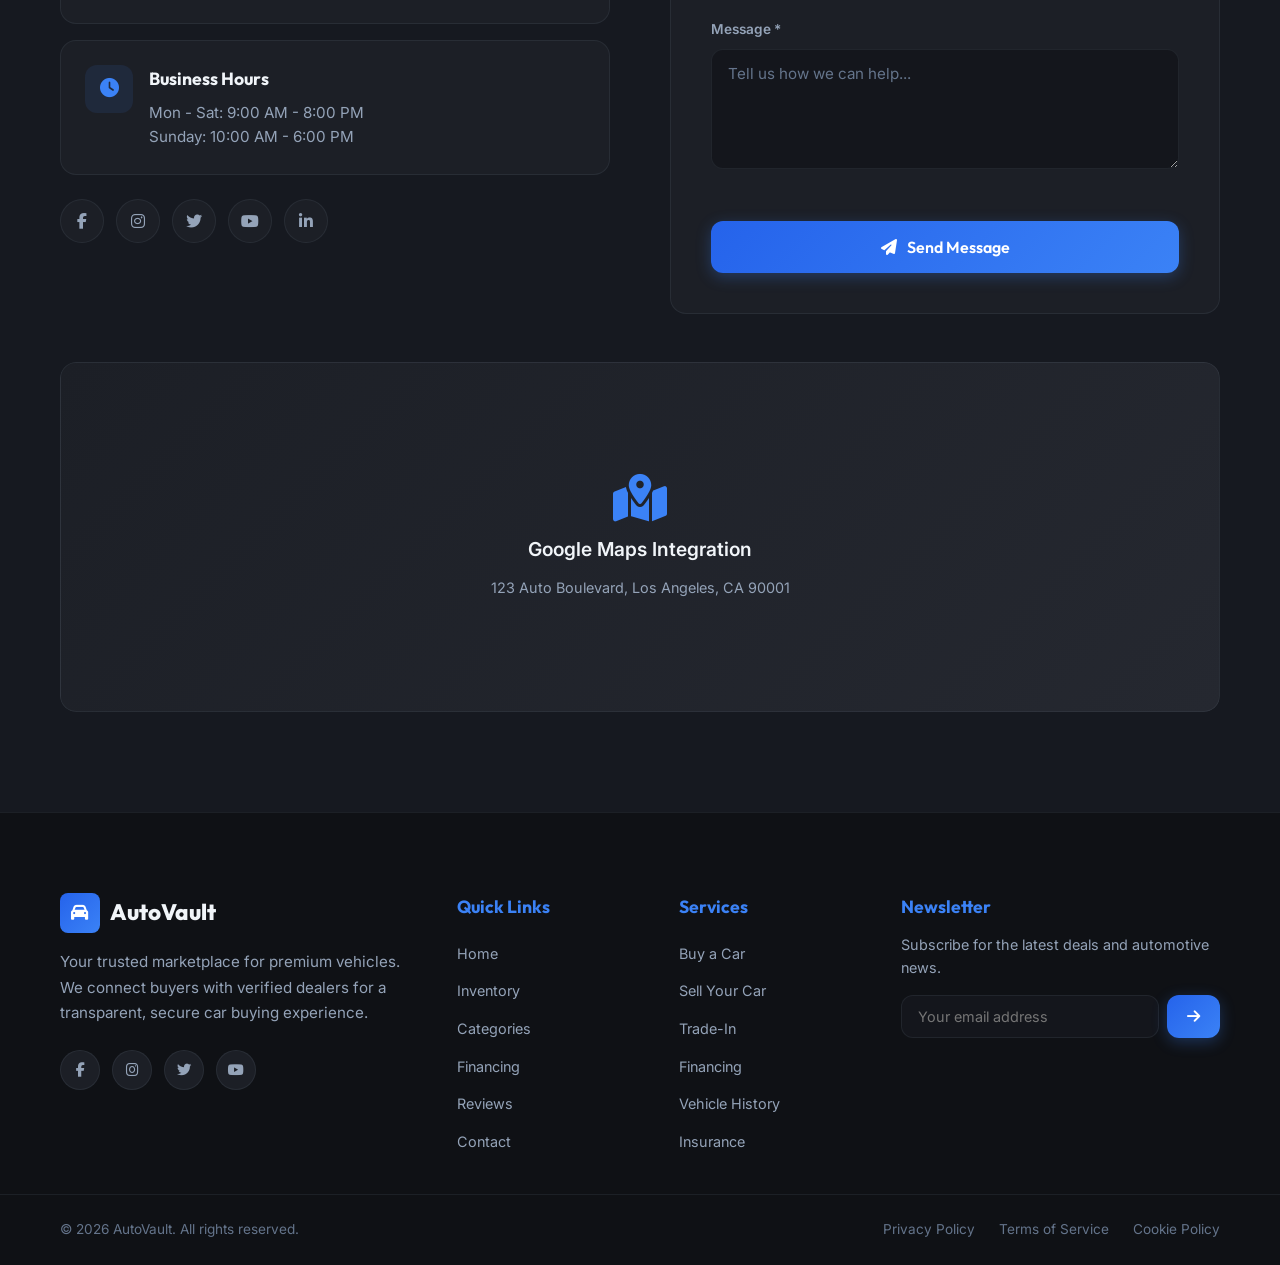
==== commit 8490bf70: "fix download file" ====
--- a/index.html
+++ b/index.html
@@ -3,702 +3,553 @@
 <head>
     <meta charset="UTF-8">
     <meta name="viewport" content="width=device-width, initial-scale=1.0">
-    <meta name="description" content="CarRepo - Premium platform for buying and selling quality used cars. Browse verified sellers, best prices, and secure transactions.">
-    <meta name="keywords" content="used cars, buy cars, sell cars, car marketplace, pre-owned vehicles, car dealers">
-    <meta name="author" content="CarRepo">
-    <meta name="theme-color" content="#3B82F6">
-    <title>CarRepo - Find Your Perfect Used Car</title>
-    <link rel="stylesheet" href="styles.css">
+    <meta name="description" content="AutoVault - Premium Car Marketplace. Find your dream car from thousands of verified listings. New and used cars, trucks, SUVs, and luxury vehicles.">
+    <meta name="keywords" content="car marketplace, buy cars, sell cars, used cars, new cars, auto dealer, car search, vehicle listings">
+    <title>AutoVault | Premium Car Marketplace</title>
     <link rel="preconnect" href="https://fonts.googleapis.com">
     <link rel="preconnect" href="https://fonts.gstatic.com" crossorigin>
-    <link href="https://fonts.googleapis.com/css2?family=Inter:wght@300;400;500;600;700;800;900&display=swap" rel="stylesheet">
-    <link rel="stylesheet" href="https://cdnjs.cloudflare.com/ajax/libs/font-awesome/6.5.1/css/all.min.css">
+    <link href="https://fonts.googleapis.com/css2?family=Outfit:wght@300;400;500;600;700;800;900&family=Inter:wght@300;400;500;600;700&display=swap" rel="stylesheet">
+    <link rel="stylesheet" href="https://cdnjs.cloudflare.com/ajax/libs/font-awesome/6.5.0/css/all.min.css">
+    <link rel="stylesheet" href="styles.css">
 <base target="_blank">
 </head>
 <body>
     <!-- Loading Screen -->
-    <div id="loading-screen">
-        <div class="loader">
-            <div class="loader-car">
-                <i class="fas fa-car-side"></i>
-            </div>
-            <div class="loader-text">CarRepo</div>
-            <div class="loader-bar">
-                <div class="loader-progress"></div>
+    <div class="loading-screen" id="loadingScreen">
+        <div class="loading-content">
+            <div class="loading-logo">
+                <i class="fas fa-car"></i>
+            </div>
+            <h2>AutoVault</h2>
+            <div class="loading-bar">
+                <div class="loading-progress"></div>
             </div>
         </div>
     </div>
 
-    <!-- Back to Top Button -->
-    <button id="back-to-top" class="back-to-top" aria-label="Back to top">
-        <i class="fas fa-arrow-up"></i>
-    </button>
-
-    <!-- ==================== NAVIGATION ==================== -->
+    <!-- Navigation -->
     <nav class="navbar" id="navbar">
         <div class="nav-container">
-            <!-- Logo -->
-            <a href="#" class="nav-logo">
+            <a href="#home" class="logo">
                 <i class="fas fa-car"></i>
-                <span>CarRepo</span>
+                <span>AutoVault</span>
             </a>
-
-            <!-- Desktop Navigation -->
-            <ul class="nav-menu" id="nav-menu">
-                <li><a href="#home" class="nav-link active">Home</a></li>
-                <li><a href="#featured" class="nav-link">Browse Cars</a></li>
-                <li><a href="#categories" class="nav-link">Categories</a></li>
-                <li><a href="#why-choose" class="nav-link">About</a></li>
-                <li><a href="#contact" class="nav-link">Contact</a></li>
-            </ul>
-
-            <!-- Auth Buttons -->
-             </div>
-                <a href="#" class="btn btn-outline">Login</a>
-                <a href="#" class="btn btn-primary">Sign Up</a>
-            </div>
-
-            <!-- Mobile Hamburger -->
+            <div class="nav-links" id="navLinks">
+                <a href="#home" class="nav-link active">Home</a>
+                <a href="#featured" class="nav-link">Inventory</a>
+                <a href="#categories" class="nav-link">Categories</a>
+                <a href="#financing" class="nav-link">Financing</a>
+                <a href="#testimonials" class="nav-link">Reviews</a>
+                <a href="#contact" class="nav-link">Contact</a>
+            </div>
+            <div class="nav-actions">
+                <button class="theme-toggle" id="themeToggle" aria-label="Toggle theme">
+                    <i class="fas fa-moon"></i>
+                </button>
+                <a href="#featured" class="btn btn-primary nav-cta">
+                    <i class="fas fa-search"></i>
+                    Find a Car
+                </a>
+            </div>
             <button class="hamburger" id="hamburger" aria-label="Toggle menu">
-                <span class="bar"></span>
-                <span class="bar"></span>
-                <span class="bar"></span>
+                <span></span>
+                <span></span>
+                <span></span>
             </button>
         </div>
-
-        <!-- Mobile Menu -->
-        <div class="mobile-menu" id="mobile-menu">
-            <ul class="mobile-nav-menu">
-                <li><a href="#home" class="mobile-nav-link">Home</a></li>
-                <li><a href="#featured" class="mobile-nav-link">Browse Cars</a></li>
-                <li><a href="#categories" class="mobile-nav-link">Categories</a></li>
-                <li><a href="#why-choose" class="mobile-nav-link">About</a></li>
-                <li><a href="#contact" class="mobile-nav-link">Contact</a></li>
-            </ul>
-            <div class="mobile-nav-auth">
-                <a href="#" class="btn btn-outline btn-full">Login</a>
-                <a href="#" class="btn btn-primary btn-full">Sign Up</a>
-            </div>
-        </div>
     </nav>
 
-    <!-- ==================== HERO SECTION ==================== -->
+    <!-- Mobile Menu -->
+    <div class="mobile-menu" id="mobileMenu">
+        <div class="mobile-menu-content">
+            <a href="#home" class="mobile-link">Home</a>
+            <a href="#featured" class="mobile-link">Inventory</a>
+            <a href="#categories" class="mobile-link">Categories</a>
+            <a href="#financing" class="mobile-link">Financing</a>
+            <a href="#testimonials" class="mobile-link">Reviews</a>
+            <a href="#contact" class="mobile-link">Contact</a>
+            <a href="#featured" class="btn btn-primary mobile-cta">Find a Car</a>
+        </div>
+    </div>
+
+    <!-- Hero Section -->
     <section class="hero" id="home">
-        <!-- Background decorative elements -->
-        <div class="hero-bg-gradient"></div>
-        <div class="hero-glow hero-glow-1"></div>
-        <div class="hero-glow hero-glow-2"></div>
-        <div class="hero-grid"></div>
-
-        <div class="hero-container">
-            <div class="hero-content">
-                <div class="hero-badge reveal">
-                    <i class="fas fa-shield-alt"></i>
-                    <span>Verified & Trusted Marketplace</span>
-                </div>
-
-                <h1 class="hero-title reveal">
-                    Find Your Perfect <span class="gradient-text">Used Car</span> Today
-                </h1>
-
-                <p class="hero-subtitle reveal">
-                    Browse thousands of verified listings from trusted dealers and private sellers. 
-                    Every car inspected, every deal secured.
-                </p>
-
-                <!-- Search Bar -->
-                <div class="search-bar reveal">
-                    <div class="search-input-wrapper">
-                        <i class="fas fa-search search-icon"></i>
-                        <input type="text" class="search-input" placeholder="Search by make, model, or keyword..." id="car-search">
-                    </div>
-                    <div class="search-filters">
-                        <select class="filter-select" id="filter-brand">
+        <div class="hero-bg">
+            <div class="hero-overlay"></div>
+        </div>
+        <div class="hero-content">
+            <div class="hero-badge reveal-up">
+                <i class="fas fa-shield-check"></i>
+                <span>Trusted by 50,000+ Buyers</span>
+            </div>
+            <h1 class="hero-title reveal-up">
+                Find Your<br>
+                <span class="accent-text">Perfect Ride</span>
+            </h1>
+            <p class="hero-subtitle reveal-up">
+                Browse thousands of verified vehicles from trusted dealers. 
+                From daily drivers to luxury dream cars, your next vehicle is waiting.
+            </p>
+            <div class="hero-buttons reveal-up">
+                <a href="#featured" class="btn btn-primary btn-lg">
+                    <i class="fas fa-search"></i>
+                    Search Cars
+                </a>
+                <a href="#featured" class="btn btn-outline btn-lg">
+                    <i class="fas fa-list"></i>
+                    Browse Inventory
+                </a>
+            </div>
+
+            <!-- Quick Search Form -->
+            <div class="quick-search reveal-up">
+                <div class="search-form" id="quickSearchForm">
+                    <div class="search-field">
+                        <label><i class="fas fa-car"></i> Brand</label>
+                        <select id="heroBrand">
                             <option value="">All Brands</option>
+                            <option value="bmw">BMW</option>
+                            <option value="mercedes">Mercedes-Benz</option>
+                            <option value="audi">Audi</option>
+                            <option value="porsche">Porsche</option>
+                            <option value="tesla">Tesla</option>
+                            <option value="lexus">Lexus</option>
                             <option value="toyota">Toyota</option>
                             <option value="honda">Honda</option>
-                            <option value="bmw">BMW</option>
-                            <option value="mercedes">Mercedes</option>
-                            <option value="audi">Audi</option>
-                            <option value="tesla">Tesla</option>
+                            <option value="ford">Ford</option>
+                            <option value="chevrolet">Chevrolet</option>
                         </select>
-                        <select class="filter-select" id="filter-price">
-                            <option value="">Price Range</option>
-                            <option value="0-10000">Under $10,000</option>
-                            <option value="10000-20000">$10,000 - $20,000</option>
-                            <option value="20000-30000">$20,000 - $30,000</option>
-                            <option value="30000-50000">$30,000 - $50,000</option>
-                            <option value="50000+">$50,000+</option>
+                    </div>
+                    <div class="search-field">
+                        <label><i class="fas fa-tag"></i> Max Price</label>
+                        <select id="heroPrice">
+                            <option value="">Any Price</option>
+                            <option value="25000">Under $25,000</option>
+                            <option value="50000">Under $50,000</option>
+                            <option value="75000">Under $75,000</option>
+                            <option value="100000">Under $100,000</option>
+                            <option value="150000">Under $150,000</option>
                         </select>
                     </div>
-                    <button class="btn btn-primary btn-search" id="search-btn">
+                    <div class="search-field">
+                        <label><i class="fas fa-gas-pump"></i> Fuel Type</label>
+                        <select id="heroFuel">
+                            <option value="">Any Type</option>
+                            <option value="gasoline">Gasoline</option>
+                            <option value="diesel">Diesel</option>
+                            <option value="electric">Electric</option>
+                            <option value="hybrid">Hybrid</option>
+                        </select>
+                    </div>
+                    <button type="button" class="btn btn-primary search-btn" id="heroSearchBtn">
                         <i class="fas fa-search"></i>
-                        <span>Search</span>
+                        Search
                     </button>
                 </div>
-
-                <!-- CTA Buttons -->
-                <div class="hero-cta reveal">
-                    <a href="#featured" class="btn btn-primary btn-lg">
-                        <i class="fas fa-car"></i>
-                        Browse Cars
-                    </a>
-                    <a href="#how-it-works" class="btn btn-glass btn-lg">
-                        <i class="fas fa-play-circle"></i>
-                        How It Works
-                    </a>
-                </div>
-            </div>
-
-            <!-- Hero Image -->
-            <div class="hero-image-wrapper reveal">
-                <div class="hero-image-glow"></div>
-                <div class="hero-image">
-                    <img src="https://images.unsplash.com/photo-1617531653332-bd46c24f2068?w=800&h=500&fit=crop" alt="Premium used car showcase" loading="eager">
-                    <!-- Floating stats card -->
-                    <div class="hero-float-card float-card-1">
-                        <div class="float-icon">
-                            <i class="fas fa-check-circle"></i>
-                        </div>
-                        <div class="float-info">
-                            <span class="float-label">Verified</span>
-                            <span class="float-value">100%</span>
-                        </div>
-                    </div>
-                    <div class="hero-float-card float-card-2">
-                        <div class="float-icon">
-                            <i class="fas fa-star"></i>
-                        </div>
-                        <div class="float-info">
-                            <span class="float-label">Rating</span>
-                            <span class="float-value">4.9/5</span>
-                        </div>
-                    </div>
-                </div>
-            </div>
-        </div>
-
-        <!-- Statistics Bar -->
-        <div class="stats-bar">
-            <div class="stats-container">
-                <div class="stat-item reveal">
+            </div>
+        </div>
+    </section>
+
+    <!-- Stats Section -->
+    <section class="stats" id="stats">
+        <div class="container">
+            <div class="stats-grid">
+                <div class="stat-card reveal-up">
                     <div class="stat-icon">
                         <i class="fas fa-car"></i>
                     </div>
                     <div class="stat-content">
-                        <span class="stat-number" data-target="500">0</span>
-                        <span class="stat-suffix">+</span>
+                        <span class="stat-number" data-count="12450">0</span>
                         <span class="stat-label">Cars Available</span>
                     </div>
                 </div>
-                <div class="stat-divider"></div>
-                <div class="stat-item reveal">
+                <div class="stat-card reveal-up">
                     <div class="stat-icon">
-                        <i class="fas fa-store"></i>
+                        <i class="fas fa-users"></i>
                     </div>
                     <div class="stat-content">
-                        <span class="stat-number" data-target="200">0</span>
-                        <span class="stat-suffix">+</span>
+                        <span class="stat-number" data-count="52800">0</span>
+                        <span class="stat-label">Happy Customers</span>
+                    </div>
+                </div>
+                <div class="stat-card reveal-up">
+                    <div class="stat-icon">
+                        <i class="fas fa-handshake"></i>
+                    </div>
+                    <div class="stat-content">
+                        <span class="stat-number" data-count="320">0</span>
                         <span class="stat-label">Trusted Dealers</span>
                     </div>
                 </div>
-                <div class="stat-divider"></div>
-                <div class="stat-item reveal">
+                <div class="stat-card reveal-up">
                     <div class="stat-icon">
-                        <i class="fas fa-smile"></i>
+                        <i class="fas fa-award"></i>
                     </div>
                     <div class="stat-content">
-                        <span class="stat-number" data-target="1000">0</span>
-                        <span class="stat-suffix">+</span>
-                        <span class="stat-label">Happy Customers</span>
-                    </div>
-                </div>
-                <div class="stat-divider"></div>
-                <div class="stat-item reveal">
-                    <div class="stat-icon">
-                        <i class="fas fa-shield-alt"></i>
-                    </div>
-                    <div class="stat-content">
-                        <span class="stat-number" data-target="99">0</span>
-                        <span class="stat-suffix">%</span>
-                        <span class="stat-label">Satisfaction Rate</span>
+                        <span class="stat-number" data-count="12">0</span>
+                        <span class="stat-label">Years Experience</span>
                     </div>
                 </div>
             </div>
         </div>
     </section>
 
-    <!-- ==================== FEATURED CARS ==================== -->
+    <!-- Featured Cars Section -->
     <section class="featured" id="featured">
-        <div class="section-container">
-            <div class="section-header reveal">
-                <span class="section-tag">Featured Listings</span>
-                <h2 class="section-title">Popular <span class="gradient-text">Used Cars</span></h2>
-                <p class="section-subtitle">Handpicked quality vehicles from our verified dealers</p>
-            </div>
-
-            <!-- Filter Tabs -->
-            <div class="filter-tabs reveal">
-                <button class="filter-tab active" data-filter="all">All Cars</button>
-                <button class="filter-tab" data-filter="suv">SUVs</button>
-                <button class="filter-tab" data-filter="sedan">Sedans</button>
-                <button class="filter-tab" data-filter="luxury">Luxury</button>
-                <button class="filter-tab" data-filter="electric">Electric</button>
-                <button class="filter-tab" data-filter="sports">Sports</button>
-            </div>
-
-            <!-- Car Grid -->
-            <div class="car-grid" id="car-grid">
-                <!-- Car Card 1 -->
-                <div class="car-card reveal" data-category="suv">
-                    <div class="car-image-wrapper">
-                        <img src="https://images.unsplash.com/photo-1533473359331-0135ef1b58bf?w=600&h=400&fit=crop" alt="Toyota RAV4" loading="lazy">
-                        <div class="car-badge">Featured</div>
-                        <div class="car-wishlist">
-                            <i class="far fa-heart"></i>
-                        </div>
-                    </div>
-                    <div class="car-content">
-                        <div class="car-header">
-                            <h3 class="car-name">Toyota RAV4</h3>
-                            <span class="car-year">2021</span>
-                        </div>
-                        <div class="car-specs">
-                            <span class="spec-item"><i class="fas fa-tachometer-alt"></i> 24,500 mi</span>
-                            <span class="spec-item"><i class="fas fa-gas-pump"></i> Gasoline</span>
-                            <span class="spec-item"><i class="fas fa-cog"></i> Automatic</span>
-                        </div>
-                        <div class="car-footer">
-                            <div class="car-price">
-                                <span class="price-label">Price</span>
-                                <span class="price-value">$28,500</span>
-                            </div>
-                            <button class="btn btn-primary btn-sm">View Details</button>
-                        </div>
-                    </div>
-                </div>
-
-                <!-- Car Card 2 -->
-                <div class="car-card reveal" data-category="sedan">
-                    <div class="car-image-wrapper">
-                        <img src="https://images.unsplash.com/photo-1555215695-3004980ad54e?w=600&h=400&fit=crop" alt="BMW 3 Series" loading="lazy">
-                        <div class="car-badge">Hot Deal</div>
-                        <div class="car-wishlist">
-                            <i class="far fa-heart"></i>
-                        </div>
-                    </div>
-                    <div class="car-content">
-                        <div class="car-header">
-                            <h3 class="car-name">BMW 3 Series</h3>
-                            <span class="car-year">2020</span>
-                        </div>
-                        <div class="car-specs">
-                            <span class="spec-item"><i class="fas fa-tachometer-alt"></i> 18,200 mi</span>
-                            <span class="spec-item"><i class="fas fa-gas-pump"></i> Gasoline</span>
-                            <span class="spec-item"><i class="fas fa-cog"></i> Automatic</span>
-                        </div>
-                        <div class="car-footer">
-                            <div class="car-price">
-                                <span class="price-label">Price</span>
-                                <span class="price-value">$32,900</span>
-                            </div>
-                            <button class="btn btn-primary btn-sm">View Details</button>
-                        </div>
-                    </div>
-                </div>
-
-                <!-- Car Card 3 -->
-                <div class="car-card reveal" data-category="luxury">
-                    <div class="car-image-wrapper">
-                        <img src="https://images.unsplash.com/photo-1618843479313-40f8afb4b4f8?w=600&h=400&fit=crop" alt="Mercedes-Benz E-Class" loading="lazy">
-                        <div class="car-wishlist">
-                            <i class="far fa-heart"></i>
-                        </div>
-                    </div>
-                    <div class="car-content">
-                        <div class="car-header">
-                            <h3 class="car-name">Mercedes-Benz E-Class</h3>
-                            <span class="car-year">2022</span>
-                        </div>
-                        <div class="car-specs">
-                            <span class="spec-item"><i class="fas fa-tachometer-alt"></i> 12,800 mi</span>
-                            <span class="spec-item"><i class="fas fa-gas-pump"></i> Hybrid</span>
-                            <span class="spec-item"><i class="fas fa-cog"></i> Automatic</span>
-                        </div>
-                        <div class="car-footer">
-                            <div class="car-price">
-                                <span class="price-label">Price</span>
-                                <span class="price-value">$45,000</span>
-                            </div>
-                            <button class="btn btn-primary btn-sm">View Details</button>
-                        </div>
-                    </div>
-                </div>
-
-                <!-- Car Card 4 -->
-                <div class="car-card reveal" data-category="electric">
-                    <div class="car-image-wrapper">
-                        <img src="https://images.unsplash.com/photo-1560958089-b8a1929cea89?w=600&h=400&fit=crop" alt="Tesla Model 3" loading="lazy">
-                        <div class="car-badge">Eco Friendly</div>
-                        <div class="car-wishlist">
-                            <i class="far fa-heart"></i>
-                        </div>
-                    </div>
-                    <div class="car-content">
-                        <div class="car-header">
-                            <h3 class="car-name">Tesla Model 3</h3>
-                            <span class="car-year">2023</span>
-                        </div>
-                        <div class="car-specs">
-                            <span class="spec-item"><i class="fas fa-tachometer-alt"></i> 8,500 mi</span>
-                            <span class="spec-item"><i class="fas fa-bolt"></i> Electric</span>
-                            <span class="spec-item"><i class="fas fa-cog"></i> Automatic</span>
-                        </div>
-                        <div class="car-footer">
-                            <div class="car-price">
-                                <span class="price-label">Price</span>
-                                <span class="price-value">$38,700</span>
-                            </div>
-                            <button class="btn btn-primary btn-sm">View Details</button>
-                        </div>
-                    </div>
-                </div>
-
-                <!-- Car Card 5 -->
-                <div class="car-card reveal" data-category="sports">
-                    <div class="car-image-wrapper">
-                        <img src="https://images.unsplash.com/photo-1580274455191-1c62238fa333?w=600&h=400&fit=crop" alt="Porsche 911" loading="lazy">
-                        <div class="car-wishlist">
-                            <i class="far fa-heart"></i>
-                        </div>
-                    </div>
-                    <div class="car-content">
-                        <div class="car-header">
-                            <h3 class="car-name">Porsche 911</h3>
-                            <span class="car-year">2019</span>
-                        </div>
-                        <div class="car-specs">
-                            <span class="spec-item"><i class="fas fa-tachometer-alt"></i> 15,300 mi</span>
-                            <span class="spec-item"><i class="fas fa-gas-pump"></i> Gasoline</span>
-                            <span class="spec-item"><i class="fas fa-cog"></i> PDK</span>
-                        </div>
-                        <div class="car-footer">
-                            <div class="car-price">
-                                <span class="price-label">Price</span>
-                                <span class="price-value">$89,500</span>
-                            </div>
-                            <button class="btn btn-primary btn-sm">View Details</button>
-                        </div>
-                    </div>
-                </div>
-
-                <!-- Car Card 6 -->
-                <div class="car-card reveal" data-category="suv">
-                    <div class="car-image-wrapper">
-                        <img src="https://images.unsplash.com/photo-1503376780353-7e6692767b70?w=600&h=400&fit=crop" alt="Audi Q5" loading="lazy">
-                        <div class="car-badge">Best Value</div>
-                        <div class="car-wishlist">
-                            <i class="far fa-heart"></i>
-                        </div>
-                    </div>
-                    <div class="car-content">
-                        <div class="car-header">
-                            <h3 class="car-name">Audi Q5</h3>
-                            <span class="car-year">2021</span>
-                        </div>
-                        <div class="car-specs">
-                            <span class="spec-item"><i class="fas fa-tachometer-alt"></i> 22,100 mi</span>
-                            <span class="spec-item"><i class="fas fa-gas-pump"></i> Gasoline</span>
-                            <span class="spec-item"><i class="fas fa-cog"></i> Automatic</span>
-                        </div>
-                        <div class="car-footer">
-                            <div class="car-price">
-                                <span class="price-label">Price</span>
-                                <span class="price-value">$35,200</span>
-                            </div>
-                            <button class="btn btn-primary btn-sm">View Details</button>
-                        </div>
-                    </div>
-                </div>
-
-                <!-- Car Card 7 -->
-                <div class="car-card reveal" data-category="sedan">
-                    <div class="car-image-wrapper">
-                        <img src="https://images.unsplash.com/photo-1549399542-7e3f8b79c341?w=600&h=400&fit=crop" alt="Honda Accord" loading="lazy">
-                        <div class="car-wishlist">
-                            <i class="far fa-heart"></i>
-                        </div>
-                    </div>
-                    <div class="car-content">
-                        <div class="car-header">
-                            <h3 class="car-name">Honda Accord</h3>
-                            <span class="car-year">2022</span>
-                        </div>
-                        <div class="car-specs">
-                            <span class="spec-item"><i class="fas fa-tachometer-alt"></i> 16,400 mi</span>
-                            <span class="spec-item"><i class="fas fa-gas-pump"></i> Hybrid</span>
-                            <span class="spec-item"><i class="fas fa-cog"></i> CVT</span>
-                        </div>
-                        <div class="car-footer">
-                            <div class="car-price">
-                                <span class="price-label">Price</span>
-                                <span class="price-value">$26,800</span>
-                            </div>
-                            <button class="btn btn-primary btn-sm">View Details</button>
-                        </div>
-                    </div>
-                </div>
-
-                <!-- Car Card 8 -->
-                <div class="car-card reveal" data-category="luxury">
-                    <div class="car-image-wrapper">
-                        <img src="https://images.unsplash.com/photo-1603584173870-7f23fdae1b7a?w=600&h=400&fit=crop" alt="Audi A6" loading="lazy">
-                        <div class="car-wishlist">
-                            <i class="far fa-heart"></i>
-                        </div>
-                    </div>
-                    <div class="car-content">
-                        <div class="car-header">
-                            <h3 class="car-name">Audi A6</h3>
-                            <span class="car-year">2021</span>
-                        </div>
-                        <div class="car-specs">
-                            <span class="spec-item"><i class="fas fa-tachometer-alt"></i> 19,700 mi</span>
-                            <span class="spec-item"><i class="fas fa-gas-pump"></i> Gasoline</span>
-                            <span class="spec-item"><i class="fas fa-cog"></i> Automatic</span>
-                        </div>
-                        <div class="car-footer">
-                            <div class="car-price">
-                                <span class="price-label">Price</span>
-                                <span class="price-value">$41,300</span>
-                            </div>
-                            <button class="btn btn-primary btn-sm">View Details</button>
-                        </div>
-                    </div>
-                </div>
-            </div>
-
-            <div class="section-cta reveal">
-                <a href="#" class="btn btn-outline btn-lg">View All Cars <i class="fas fa-arrow-right"></i></a>
+        <div class="container">
+            <div class="section-header center reveal-up">
+                <span class="section-label">Featured Inventory</span>
+                <h2 class="section-title">Premium <span class="accent-text">Vehicles</span></h2>
+                <p class="section-subtitle">Hand-picked selection of the finest cars on the market</p>
+            </div>
+
+            <!-- Advanced Filters -->
+            <div class="filters-wrapper reveal-up">
+                <div class="filters-toggle" id="filtersToggle">
+                    <i class="fas fa-sliders-h"></i>
+                    <span>Filters</span>
+                    <i class="fas fa-chevron-down"></i>
+                </div>
+                <div class="filters-panel" id="filtersPanel">
+                    <div class="filters-grid">
+                        <div class="filter-group">
+                            <label>Brand</label>
+                            <select id="filterBrand">
+                                <option value="">All Brands</option>
+                                <option value="bmw">BMW</option>
+                                <option value="mercedes">Mercedes-Benz</option>
+                                <option value="audi">Audi</option>
+                                <option value="porsche">Porsche</option>
+                                <option value="tesla">Tesla</option>
+                                <option value="lexus">Lexus</option>
+                                <option value="toyota">Toyota</option>
+                                <option value="honda">Honda</option>
+                                <option value="ford">Ford</option>
+                                <option value="chevrolet">Chevrolet</option>
+                            </select>
+                        </div>
+                        <div class="filter-group">
+                            <label>Vehicle Type</label>
+                            <select id="filterType">
+                                <option value="">All Types</option>
+                                <option value="sedan">Sedan</option>
+                                <option value="suv">SUV</option>
+                                <option value="luxury">Luxury</option>
+                                <option value="electric">Electric</option>
+                                <option value="sports">Sports</option>
+                                <option value="truck">Truck</option>
+                            </select>
+                        </div>
+                        <div class="filter-group">
+                            <label>Price Range</label>
+                            <select id="filterPrice">
+                                <option value="">Any Price</option>
+                                <option value="0-25000">Under $25,000</option>
+                                <option value="25000-50000">$25,000 - $50,000</option>
+                                <option value="50000-75000">$50,000 - $75,000</option>
+                                <option value="75000-100000">$75,000 - $100,000</option>
+                                <option value="100000+">$100,000+</option>
+                            </select>
+                        </div>
+                        <div class="filter-group">
+                            <label>Year</label>
+                            <select id="filterYear">
+                                <option value="">Any Year</option>
+                                <option value="2026">2026</option>
+                                <option value="2025">2025</option>
+                                <option value="2024">2024</option>
+                                <option value="2023">2023</option>
+                                <option value="2022">2022</option>
+                                <option value="2021">2021</option>
+                                <option value="2020">2020</option>
+                            </select>
+                        </div>
+                        <div class="filter-group">
+                            <label>Fuel Type</label>
+                            <select id="filterFuel">
+                                <option value="">Any Fuel</option>
+                                <option value="gasoline">Gasoline</option>
+                                <option value="diesel">Diesel</option>
+                                <option value="electric">Electric</option>
+                                <option value="hybrid">Hybrid</option>
+                            </select>
+                        </div>
+                        <div class="filter-group">
+                            <label>Transmission</label>
+                            <select id="filterTransmission">
+                                <option value="">Any</option>
+                                <option value="automatic">Automatic</option>
+                                <option value="manual">Manual</option>
+                            </select>
+                        </div>
+                    </div>
+                    <div class="filters-actions">
+                        <button class="btn btn-outline btn-sm" id="resetFilters">
+                            <i class="fas fa-undo"></i> Reset
+                        </button>
+                        <span class="results-count" id="resultsCount">Showing 12 vehicles</span>
+                    </div>
+                </div>
+            </div>
+
+            <!-- Cars Grid -->
+            <div class="cars-grid" id="carsGrid">
+                <!-- Cars will be rendered by JavaScript -->
+            </div>
+
+            <div class="load-more-wrapper reveal-up">
+                <button class="btn btn-outline btn-lg" id="loadMoreBtn">
+                    <i class="fas fa-spinner"></i>
+                    Load More Vehicles
+                </button>
             </div>
         </div>
     </section>
 
-    <!-- ==================== CAR CATEGORIES ==================== -->
+    <!-- Categories Section -->
     <section class="categories" id="categories">
-        <div class="section-container">
-            <div class="section-header reveal">
-                <span class="section-tag">Browse by Type</span>
-                <h2 class="section-title">Car <span class="gradient-text">Categories</span></h2>
+        <div class="container">
+            <div class="section-header center reveal-up">
+                <span class="section-label">Browse by Type</span>
+                <h2 class="section-title">Vehicle <span class="accent-text">Categories</span></h2>
                 <p class="section-subtitle">Find the perfect vehicle type for your lifestyle</p>
             </div>
-
             <div class="categories-grid">
-                <div class="category-card reveal">
-                    <div class="category-icon">
+                <div class="category-card reveal-up" data-category="sedan">
+                    <div class="category-img">
+                        <img src="https://images.unsplash.com/photo-1617788138017-80ad40651399?w=400&h=300&fit=crop" alt="Sedans" loading="lazy">
+                    </div>
+                    <div class="category-info">
+                        <i class="fas fa-car-side"></i>
+                        <h3>Sedans</h3>
+                        <span class="category-count">2,340 listings</span>
+                    </div>
+                </div>
+                <div class="category-card reveal-up" data-category="suv">
+                    <div class="category-img">
+                        <img src="https://images.unsplash.com/photo-1533473359331-0135ef1b58bf?w=400&h=300&fit=crop" alt="SUVs" loading="lazy">
+                    </div>
+                    <div class="category-info">
                         <i class="fas fa-truck-pickup"></i>
-                    </div>
-                    <h3 class="category-name">SUVs</h3>
-                    <p class="category-count">124 cars</p>
-                    <div class="category-arrow">
-                        <i class="fas fa-arrow-right"></i>
-                    </div>
-                </div>
-
-                <div class="category-card reveal">
-                    <div class="category-icon">
-                        <i class="fas fa-car-side"></i>
-                    </div>
-                    <h3 class="category-name">Sedans</h3>
-                    <p class="category-count">98 cars</p>
-                    <div class="category-arrow">
-                        <i class="fas fa-arrow-right"></i>
-                    </div>
-                </div>
-
-                <div class="category-card reveal">
-                    <div class="category-icon">
-                        <i class="fas fa-car"></i>
-                    </div>
-                    <h3 class="category-name">Hatchbacks</h3>
-                    <p class="category-count">67 cars</p>
-                    <div class="category-arrow">
-                        <i class="fas fa-arrow-right"></i>
-                    </div>
-                </div>
-
-                <div class="category-card reveal">
-                    <div class="category-icon">
-                        <i class="fas fa-gem"></i>
-                    </div>
-                    <h3 class="category-name">Luxury Cars</h3>
-                    <p class="category-count">45 cars</p>
-                    <div class="category-arrow">
-                        <i class="fas fa-arrow-right"></i>
-                    </div>
-                </div>
-
-                <div class="category-card reveal">
-                    <div class="category-icon">
+                        <h3>SUVs</h3>
+                        <span class="category-count">1,890 listings</span>
+                    </div>
+                </div>
+                <div class="category-card reveal-up" data-category="luxury">
+                    <div class="category-img">
+                        <img src="https://images.unsplash.com/photo-1563720223185-11003d516935?w=400&h=300&fit=crop" alt="Luxury Cars" loading="lazy">
+                    </div>
+                    <div class="category-info">
+                        <i class="fas fa-crown"></i>
+                        <h3>Luxury Cars</h3>
+                        <span class="category-count">856 listings</span>
+                    </div>
+                </div>
+                <div class="category-card reveal-up" data-category="electric">
+                    <div class="category-img">
+                        <img src="https://images.unsplash.com/photo-1560958089-b8a1929cea89?w=400&h=300&fit=crop" alt="Electric Vehicles" loading="lazy">
+                    </div>
+                    <div class="category-info">
                         <i class="fas fa-bolt"></i>
-                    </div>
-                    <h3 class="category-name">Electric Vehicles</h3>
-                    <p class="category-count">38 cars</p>
-                    <div class="category-arrow">
-                        <i class="fas fa-arrow-right"></i>
-                    </div>
-                </div>
-
-                <div class="category-card reveal">
-                    <div class="category-icon">
+                        <h3>Electric Vehicles</h3>
+                        <span class="category-count">1,240 listings</span>
+                    </div>
+                </div>
+                <div class="category-card reveal-up" data-category="sports">
+                    <div class="category-img">
+                        <img src="https://images.unsplash.com/photo-1544636331-e26889cd82e8?w=400&h=300&fit=crop" alt="Sports Cars" loading="lazy">
+                    </div>
+                    <div class="category-info">
                         <i class="fas fa-tachometer-alt"></i>
-                    </div>
-                    <h3 class="category-name">Sports Cars</h3>
-                    <p class="category-count">28 cars</p>
-                    <div class="category-arrow">
-                        <i class="fas fa-arrow-right"></i>
+                        <h3>Sports Cars</h3>
+                        <span class="category-count">432 listings</span>
+                    </div>
+                </div>
+                <div class="category-card reveal-up" data-category="truck">
+                    <div class="category-img">
+                        <img src="https://images.unsplash.com/photo-1551844930-05d774fb0a6f?w=400&h=300&fit=crop" alt="Trucks" loading="lazy">
+                    </div>
+                    <div class="category-info">
+                        <i class="fas fa-truck"></i>
+                        <h3>Trucks</h3>
+                        <span class="category-count">1,580 listings</span>
                     </div>
                 </div>
             </div>
         </div>
     </section>
 
-    <!-- ==================== WHY CHOOSE CARREPO ==================== -->
-    <section class="why-choose" id="why-choose">
-        <div class="section-container">
-            <div class="section-header reveal">
-                <span class="section-tag">Our Advantages</span>
-                <h2 class="section-title">Why Choose <span class="gradient-text">CarRepo</span></h2>
-                <p class="section-subtitle">We make buying and selling used cars simple, safe, and satisfying</p>
-            </div>
-
-            <div class="features-grid">
-                <div class="feature-card reveal">
-                    <div class="feature-icon">
-                        <i class="fas fa-user-check"></i>
-                    </div>
-                    <h3 class="feature-title">Verified Sellers</h3>
-                    <p class="feature-desc">Every seller on our platform is thoroughly vetted and verified to ensure trust and transparency.</p>
-                </div>
-
-                <div class="feature-card reveal">
-                    <div class="feature-icon">
-                        <i class="fas fa-tags"></i>
-                    </div>
-                    <h3 class="feature-title">Best Prices</h3>
-                    <p class="feature-desc">Compare prices across multiple dealers and get the best deal on your dream car.</p>
-                </div>
-
-                <div class="feature-card reveal">
-                    <div class="feature-icon">
-                        <i class="fas fa-lock"></i>
-                    </div>
-                    <h3 class="feature-title">Secure Transactions</h3>
-                    <p class="feature-desc">Our escrow service protects both buyers and sellers throughout the entire transaction.</p>
-                </div>
-
-                <div class="feature-card reveal">
-                    <div class="feature-icon">
-                        <i class="fas fa-shipping-fast"></i>
-                    </div>
-                    <h3 class="feature-title">Nationwide Delivery</h3>
-                    <p class="feature-desc">Get your car delivered to your doorstep anywhere in the country with full insurance.</p>
-                </div>
-
-                <div class="feature-card reveal">
-                    <div class="feature-icon">
-                        <i class="fas fa-percentage"></i>
-                    </div>
-                    <h3 class="feature-title">Financing Available</h3>
-                    <p class="feature-desc">Flexible financing options with competitive rates from our trusted banking partners.</p>
-                </div>
-
-                <div class="feature-card reveal">
-                    <div class="feature-icon">
-                        <i class="fas fa-headset"></i>
-                    </div>
-                    <h3 class="feature-title">24/7 Support</h3>
-                    <p class="feature-desc">Our dedicated support team is available around the clock to assist you with any questions.</p>
+    <!-- Why Choose Us Section -->
+    <section class="why-us" id="why-us">
+        <div class="container">
+            <div class="why-us-grid">
+                <div class="why-us-content reveal-left">
+                    <span class="section-label">Why AutoVault</span>
+                    <h2 class="section-title">The Smart Way to<br><span class="accent-text">Buy a Car</span></h2>
+                    <p class="why-us-desc">
+                        We have revolutionized the car buying experience with transparency, 
+                        trust, and technology. Every vehicle on our platform undergoes rigorous 
+                        inspection and comes with a detailed history report.
+                    </p>
+                    <div class="why-us-features">
+                        <div class="why-feature">
+                            <div class="why-icon">
+                                <i class="fas fa-shield-check"></i>
+                            </div>
+                            <div class="why-text">
+                                <h4>Trusted Dealers</h4>
+                                <p>All dealers are verified and rated by real customers</p>
+                            </div>
+                        </div>
+                        <div class="why-feature">
+                            <div class="why-icon">
+                                <i class="fas fa-lock"></i>
+                            </div>
+                            <div class="why-text">
+                                <h4>Secure Transactions</h4>
+                                <p>Encrypted payments and buyer protection on every deal</p>
+                            </div>
+                        </div>
+                        <div class="why-feature">
+                            <div class="why-icon">
+                                <i class="fas fa-clipboard-check"></i>
+                            </div>
+                            <div class="why-text">
+                                <h4>Quality Inspections</h4>
+                                <p>150-point inspection on every vehicle listed</p>
+                            </div>
+                        </div>
+                        <div class="why-feature">
+                            <div class="why-icon">
+                                <i class="fas fa-headset"></i>
+                            </div>
+                            <div class="why-text">
+                                <h4>24/7 Support</h4>
+                                <p>Our team is always here to help you find the perfect car</p>
+                            </div>
+                        </div>
+                    </div>
+                </div>
+                <div class="why-us-image reveal-right">
+                    <img src="https://images.unsplash.com/photo-1494976388531-d1058494cdd8?w=600&h=700&fit=crop" alt="Premium car showroom" loading="lazy">
+                    <div class="why-badge">
+                        <span class="badge-number">98%</span>
+                        <span class="badge-text">Customer<br>Satisfaction</span>
+                    </div>
                 </div>
             </div>
         </div>
     </section>
 
-    <!-- ==================== HOW IT WORKS ==================== -->
-    <section class="how-it-works" id="how-it-works">
-        <div class="section-container">
-            <div class="section-header reveal">
-                <span class="section-tag">Simple Process</span>
-                <h2 class="section-title">How It <span class="gradient-text">Works</span></h2>
-                <p class="section-subtitle">Four easy steps to get your dream car</p>
-            </div>
-
-            <div class="steps-container">
-                <div class="step-card reveal">
-                    <div class="step-number">01</div>
-                    <div class="step-icon">
-                        <i class="fas fa-search"></i>
-                    </div>
-                    <h3 class="step-title">Search Car</h3>
-                    <p class="step-desc">Browse our extensive collection of verified used cars using our advanced search and filter tools.</p>
-                </div>
-
-                <div class="step-connector">
-                    <div class="connector-line"></div>
-                    <div class="connector-dot"></div>
-                </div>
-
-                <div class="step-card reveal">
-                    <div class="step-number">02</div>
-                    <div class="step-icon">
-                        <i class="fas fa-phone-alt"></i>
-                    </div>
-                    <h3 class="step-title">Contact Seller</h3>
-                    <p class="step-desc">Reach out to the seller directly through our secure messaging system to ask questions.</p>
-                </div>
-
-                <div class="step-connector">
-                    <div class="connector-line"></div>
-                    <div class="connector-dot"></div>
-                </div>
-
-                <div class="step-card reveal">
-                    <div class="step-number">03</div>
-                    <div class="step-icon">
-                        <i class="fas fa-clipboard-check"></i>
-                    </div>
-                    <h3 class="step-title">Inspect Vehicle</h3>
-                    <p class="step-desc">Schedule a test drive and professional inspection to ensure the car meets your expectations.</p>
-                </div>
-
-                <div class="step-connector">
-                    <div class="connector-line"></div>
-                    <div class="connector-dot"></div>
-                </div>
-
-                <div class="step-card reveal">
-                    <div class="step-number">04</div>
-                    <div class="step-icon">
-                        <i class="fas fa-handshake"></i>
-                    </div>
-                    <h3 class="step-title">Complete Purchase</h3>
-                    <p class="step-desc">Finalize the deal with our secure payment system and enjoy your new car with full warranty.</p>
+    <!-- Financing Section -->
+    <section class="financing" id="financing">
+        <div class="container">
+            <div class="section-header center reveal-up">
+                <span class="section-label">Financing</span>
+                <h2 class="section-title">Calculate Your<br><span class="accent-text">Monthly Payment</span></h2>
+                <p class="section-subtitle">Get pre-approved in minutes with competitive rates</p>
+            </div>
+            <div class="financing-grid">
+                <div class="calculator reveal-left">
+                    <h3>Payment Calculator</h3>
+                    <div class="calculator-form">
+                        <div class="calc-group">
+                            <label>Vehicle Price</label>
+                            <div class="calc-input">
+                                <span class="calc-prefix">$</span>
+                                <input type="number" id="calcPrice" value="45000" min="1000" max="500000">
+                            </div>
+                            <input type="range" id="calcPriceRange" min="5000" max="200000" value="45000" step="1000">
+                        </div>
+                        <div class="calc-group">
+                            <label>Down Payment</label>
+                            <div class="calc-input">
+                                <span class="calc-prefix">$</span>
+                                <input type="number" id="calcDown" value="9000" min="0" max="100000">
+                            </div>
+                            <input type="range" id="calcDownRange" min="0" max="50000" value="9000" step="500">
+                        </div>
+                        <div class="calc-row">
+                            <div class="calc-group">
+                                <label>Interest Rate (%)</label>
+                                <div class="calc-input">
+                                    <input type="number" id="calcRate" value="5.9" min="0" max="20" step="0.1">
+                                    <span class="calc-suffix">%</span>
+                                </div>
+                            </div>
+                            <div class="calc-group">
+                                <label>Loan Term</label>
+                                <div class="calc-input">
+                                    <input type="number" id="calcTerm" value="60" min="12" max="84" step="12">
+                                    <span class="calc-suffix">mo</span>
+                                </div>
+                            </div>
+                        </div>
+                    </div>
+                </div>
+                <div class="calculator-result reveal-right">
+                    <div class="result-card">
+                        <div class="result-header">
+                            <h4>Estimated Monthly Payment</h4>
+                        </div>
+                        <div class="result-amount" id="monthlyPayment">$712</div>
+                        <div class="result-details">
+                            <div class="result-item">
+                                <span>Loan Amount</span>
+                                <span id="loanAmount">$36,000</span>
+                            </div>
+                            <div class="result-item">
+                                <span>Total Interest</span>
+                                <span id="totalInterest">$5,640</span>
+                            </div>
+                            <div class="result-item">
+                                <span>Total Cost</span>
+                                <span id="totalCost">$50,640</span>
+                            </div>
+                        </div>
+                        <a href="#contact" class="btn btn-primary btn-block">
+                            <i class="fas fa-file-alt"></i>
+                            Get Pre-Approved
+                        </a>
+                    </div>
+                    <div class="financing-options">
+                        <div class="fin-option">
+                            <i class="fas fa-percentage"></i>
+                            <div>
+                                <h5>Low APR</h5>
+                                <p>Rates starting at 3.9%</p>
+                            </div>
+                        </div>
+                        <div class="fin-option">
+                            <i class="fas fa-calendar-alt"></i>
+                            <div>
+                                <h5>Flexible Terms</h5>
+                                <p>12 to 84 months</p>
+                            </div>
+                        </div>
+                        <div class="fin-option">
+                            <i class="fas fa-check-circle"></i>
+                            <div>
+                                <h5>Instant Approval</h5>
+                                <p>Decision in minutes</p>
+                            </div>
+                        </div>
+                    </div>
                 </div>
             </div>
         </div>
     </section>
 
-    <!-- ==================== TESTIMONIALS ==================== -->
+    <!-- Testimonials Section -->
     <section class="testimonials" id="testimonials">
-        <div class="section-container">
-            <div class="section-header reveal">
-                <span class="section-tag">Customer Reviews</span>
-                <h2 class="section-title">What Our <span class="gradient-text">Customers</span> Say</h2>
+        <div class="container">
+            <div class="section-header center reveal-up">
+                <span class="section-label">Testimonials</span>
+                <h2 class="section-title">What Our <span class="accent-text">Customers Say</span></h2>
                 <p class="section-subtitle">Real stories from real car buyers</p>
             </div>
-
             <div class="testimonials-grid">
-                <div class="testimonial-card reveal">
+                <div class="testimonial-card reveal-up">
                     <div class="testimonial-stars">
                         <i class="fas fa-star"></i>
                         <i class="fas fa-star"></i>
@@ -706,17 +557,20 @@
                         <i class="fas fa-star"></i>
                         <i class="fas fa-star"></i>
                     </div>
-                    <p class="testimonial-text">"CarRepo made buying my first car incredibly easy. The verified sellers gave me peace of mind, and I got an amazing deal on a 2021 Honda Civic. Highly recommend!"</p>
+                    <p class="testimonial-text">
+                        "Found my dream BMW M3 within a week. The search filters made it incredibly easy 
+                        to narrow down exactly what I wanted. The dealer was transparent and the whole 
+                        process was seamless."
+                    </p>
                     <div class="testimonial-author">
-                        <img src="https://images.unsplash.com/photo-1507003211169-0a1dd7228f2d?w=100&h=100&fit=crop&crop=face" alt="James Wilson" class="author-avatar" loading="lazy">
+                        <img src="https://images.unsplash.com/photo-1507003211169-0a1dd7228f2d?w=100&h=100&fit=crop&crop=face" alt="Alex Thompson" loading="lazy">
                         <div class="author-info">
-                            <span class="author-name">James Wilson</span>
-                            <span class="author-title">First-time Buyer</span>
-                        </div>
-                    </div>
-                </div>
-
-                <div class="testimonial-card reveal">
+                            <h4>Alex Thompson</h4>
+                            <span>Purchased BMW M3</span>
+                        </div>
+                    </div>
+                </div>
+                <div class="testimonial-card reveal-up">
                     <div class="testimonial-stars">
                         <i class="fas fa-star"></i>
                         <i class="fas fa-star"></i>
@@ -724,17 +578,20 @@
                         <i class="fas fa-star"></i>
                         <i class="fas fa-star"></i>
                     </div>
-                    <p class="testimonial-text">"The financing options were fantastic. I was able to get a low-interest loan and drive home my dream BMW the same week. The customer service is top-notch!"</p>
+                    <p class="testimonial-text">
+                        "The financing calculator helped me understand exactly what I could afford. 
+                        Got pre-approved the same day and drove home in my new Tesla Model Y. 
+                        Exceptional service!"
+                    </p>
                     <div class="testimonial-author">
-                        <img src="https://images.unsplash.com/photo-1494790108377-be9c29b29330?w=100&h=100&fit=crop&crop=face" alt="Sarah Mitchell" class="author-avatar" loading="lazy">
+                        <img src="https://images.unsplash.com/photo-1494790108377-be9c29b29330?w=100&h=100&fit=crop&crop=face" alt="Sarah Mitchell" loading="lazy">
                         <div class="author-info">
-                            <span class="author-name">Sarah Mitchell</span>
-                            <span class="author-title">Business Owner</span>
-                        </div>
-                    </div>
-                </div>
-
-                <div class="testimonial-card reveal">
+                            <h4>Sarah Mitchell</h4>
+                            <span>Purchased Tesla Model Y</span>
+                        </div>
+                    </div>
+                </div>
+                <div class="testimonial-card reveal-up">
                     <div class="testimonial-stars">
                         <i class="fas fa-star"></i>
                         <i class="fas fa-star"></i>
@@ -742,12 +599,16 @@
                         <i class="fas fa-star"></i>
                         <i class="fas fa-star-half-alt"></i>
                     </div>
-                    <p class="testimonial-text">"As a dealer, CarRepo has helped me reach more customers than ever before. The platform is intuitive, and the secure transaction system builds trust with buyers."</p>
+                    <p class="testimonial-text">
+                        "As a first-time buyer, I was nervous about the process. AutoVault made everything 
+                        straightforward. The vehicle history reports gave me confidence in my purchase. 
+                        Highly recommend!"
+                    </p>
                     <div class="testimonial-author">
-                        <img src="https://images.unsplash.com/photo-1472099645785-5658abf4ff4e?w=100&h=100&fit=crop&crop=face" alt="Michael Chen" class="author-avatar" loading="lazy">
+                        <img src="https://images.unsplash.com/photo-1500648767791-00dcc994a43e?w=100&h=100&fit=crop&crop=face" alt="James Rodriguez" loading="lazy">
                         <div class="author-info">
-                            <span class="author-name">Michael Chen</span>
-                            <span class="author-title">Verified Dealer</span>
+                            <h4>James Rodriguez</h4>
+                            <span>Purchased Honda Accord</span>
                         </div>
                     </div>
                 </div>
@@ -755,100 +616,170 @@
         </div>
     </section>
 
-    <!-- ==================== CALL TO ACTION ==================== -->
-    <section class="cta-section" id="cta">
-        <div class="cta-bg-gradient"></div>
-        <div class="cta-glow cta-glow-1"></div>
-        <div class="cta-glow cta-glow-2"></div>
-        <div class="section-container">
-            <div class="cta-content reveal">
-                <h2 class="cta-title">Ready to Find Your <span class="gradient-text">Dream Car</span>?</h2>
-                <p class="cta-subtitle">Join thousands of satisfied customers who found their perfect vehicle on CarRepo. Start your journey today.</p>
-                <div class="cta-buttons">
-                    <a href="#featured" class="btn btn-primary btn-lg">
-                        <i class="fas fa-car"></i>
-                        Get Started
-                    </a>
-                    <a href="#" class="btn btn-glass btn-lg">
-                        <i class="fas fa-phone-alt"></i>
-                        Contact Sales
-                    </a>
+    <!-- Contact Section -->
+    <section class="contact" id="contact">
+        <div class="container">
+            <div class="section-header center reveal-up">
+                <span class="section-label">Contact Us</span>
+                <h2 class="section-title">Get In <span class="accent-text">Touch</span></h2>
+                <p class="section-subtitle">Have questions? We're here to help you find your perfect car</p>
+            </div>
+            <div class="contact-grid">
+                <div class="contact-info reveal-left">
+                    <div class="contact-card">
+                        <div class="contact-icon">
+                            <i class="fas fa-map-marker-alt"></i>
+                        </div>
+                        <div class="contact-details">
+                            <h4>Visit Us</h4>
+                            <p>123 Auto Boulevard<br>Los Angeles, CA 90001</p>
+                        </div>
+                    </div>
+                    <div class="contact-card">
+                        <div class="contact-icon">
+                            <i class="fas fa-phone"></i>
+                        </div>
+                        <div class="contact-details">
+                            <h4>Call Us</h4>
+                            <p><a href="tel:+18001234567">1-800-123-4567</a></p>
+                            <p><a href="tel:+18009876543">1-800-987-6543</a></p>
+                        </div>
+                    </div>
+                    <div class="contact-card">
+                        <div class="contact-icon">
+                            <i class="fas fa-envelope"></i>
+                        </div>
+                        <div class="contact-details">
+                            <h4>Email Us</h4>
+                            <p><a href="mailto:info@autovault.com">info@autovault.com</a></p>
+                            <p><a href="mailto:sales@autovault.com">sales@autovault.com</a></p>
+                        </div>
+                    </div>
+                    <div class="contact-card">
+                        <div class="contact-icon">
+                            <i class="fas fa-clock"></i>
+                        </div>
+                        <div class="contact-details">
+                            <h4>Business Hours</h4>
+                            <p>Mon - Sat: 9:00 AM - 8:00 PM</p>
+                            <p>Sunday: 10:00 AM - 6:00 PM</p>
+                        </div>
+                    </div>
+                    <div class="contact-socials">
+                        <a href="#" aria-label="Facebook"><i class="fab fa-facebook-f"></i></a>
+                        <a href="#" aria-label="Instagram"><i class="fab fa-instagram"></i></a>
+                        <a href="#" aria-label="Twitter"><i class="fab fa-twitter"></i></a>
+                        <a href="#" aria-label="YouTube"><i class="fab fa-youtube"></i></a>
+                        <a href="#" aria-label="LinkedIn"><i class="fab fa-linkedin-in"></i></a>
+                    </div>
+                </div>
+                <div class="contact-form-wrapper reveal-right">
+                    <form class="contact-form" id="contactForm" novalidate>
+                        <h3>Send Us a Message</h3>
+                        <div class="form-row">
+                            <div class="form-group">
+                                <label for="contactName">Full Name *</label>
+                                <input type="text" id="contactName" name="name" placeholder="John Doe" required>
+                                <span class="form-error" id="contactNameError"></span>
+                            </div>
+                            <div class="form-group">
+                                <label for="contactEmail">Email *</label>
+                                <input type="email" id="contactEmail" name="email" placeholder="john@example.com" required>
+                                <span class="form-error" id="contactEmailError"></span>
+                            </div>
+                        </div>
+                        <div class="form-group">
+                            <label for="contactPhone">Phone</label>
+                            <input type="tel" id="contactPhone" name="phone" placeholder="(555) 123-4567">
+                        </div>
+                        <div class="form-group">
+                            <label for="contactSubject">Subject</label>
+                            <select id="contactSubject" name="subject">
+                                <option value="general">General Inquiry</option>
+                                <option value="sales">Vehicle Sales</option>
+                                <option value="financing">Financing Questions</option>
+                                <option value="trade">Trade-In</option>
+                                <option value="support">Customer Support</option>
+                            </select>
+                        </div>
+                        <div class="form-group">
+                            <label for="contactMessage">Message *</label>
+                            <textarea id="contactMessage" name="message" rows="4" placeholder="Tell us how we can help..." required></textarea>
+                            <span class="form-error" id="contactMessageError"></span>
+                        </div>
+                        <button type="submit" class="btn btn-primary btn-lg btn-block">
+                            <i class="fas fa-paper-plane"></i>
+                            Send Message
+                        </button>
+                    </form>
+                </div>
+            </div>
+            <div class="map-wrapper reveal-up">
+                <div class="map-placeholder">
+                    <i class="fas fa-map-marked-alt"></i>
+                    <p>Google Maps Integration</p>
+                    <span>123 Auto Boulevard, Los Angeles, CA 90001</span>
                 </div>
             </div>
         </div>
     </section>
 
-    <!-- ==================== FOOTER ==================== -->
-    <footer class="footer" id="contact">
-        <div class="footer-container">
-            <div class="footer-grid">
-                <!-- Brand Column -->
-                <div class="footer-brand">
-                    <a href="#" class="footer-logo">
-                        <i class="fas fa-car"></i>
-                        <span>CarRepo</span>
-                    </a>
-                    <p class="footer-desc">Your trusted marketplace for quality used cars. We connect buyers with verified sellers to make car buying simple, safe, and satisfying.</p>
-                    <div class="footer-social">
-                        <a href="#" aria-label="Facebook"><i class="fab fa-facebook-f"></i></a>
-                        <a href="#" aria-label="Twitter"><i class="fab fa-twitter"></i></a>
-                        <a href="#" aria-label="Instagram"><i class="fab fa-instagram"></i></a>
-                        <a href="#" aria-label="LinkedIn"><i class="fab fa-linkedin-in"></i></a>
-                        <a href="#" aria-label="YouTube"><i class="fab fa-youtube"></i></a>
-                    </div>
-                </div>
-
-                <!-- Quick Links -->
-                <div class="footer-column">
-                    <h4 class="footer-title">Quick Links</h4>
-                    <ul class="footer-links">
-                        <li><a href="#home">Home</a></li>
-                        <li><a href="#featured">Browse Cars</a></li>
-                        <li><a href="#categories">Categories</a></li>
-                        <li><a href="#why-choose">About Us</a></li>
-                        <li><a href="#testimonials">Testimonials</a></li>
-                    </ul>
-                </div>
-
-                <!-- Services -->
-                <div class="footer-column">
-                    <h4 class="footer-title">Services</h4>
-                    <ul class="footer-links">
-                        <li><a href="#">Buy a Car</a></li>
-                        <li><a href="#">Sell Your Car</a></li>
-                        <li><a href="#">Car Financing</a></li>
-                        <li><a href="#">Vehicle Inspection</a></li>
-                        <li><a href="#">Car Insurance</a></li>
-                    </ul>
-                </div>
-
-                <!-- Contact Info -->
-                <div class="footer-column">
-                    <h4 class="footer-title">Contact Us</h4>
-                    <ul class="footer-contact">
-                        <li>
-                            <i class="fas fa-map-marker-alt"></i>
-                            <span>123 Auto Drive, Suite 400<br>San Francisco, CA 94102</span>
-                        </li>
-                        <li>
-                            <i class="fas fa-phone-alt"></i>
-                            <span>+1 (800) 555-CARS</span>
-                        </li>
-                        <li>
-                            <i class="fas fa-envelope"></i>
-                            <span>support@carrepo.com</span>
-                        </li>
-                        <li>
-                            <i class="fas fa-clock"></i>
-                            <span>Mon - Sat: 9:00 AM - 8:00 PM</span>
-                        </li>
-                    </ul>
-                </div>
-            </div>
-
-            <!-- Footer Bottom -->
-            <div class="footer-bottom">
-                <p class="footer-copyright">&copy; 2026 CarRepo. All rights reserved.</p>
+    <!-- Footer -->
+    <footer class="footer">
+        <div class="footer-top">
+            <div class="container">
+                <div class="footer-grid">
+                    <div class="footer-brand">
+                        <a href="#home" class="footer-logo">
+                            <i class="fas fa-car"></i>
+                            <span>AutoVault</span>
+                        </a>
+                        <p>Your trusted marketplace for premium vehicles. We connect buyers with verified dealers for a transparent, secure car buying experience.</p>
+                        <div class="footer-socials">
+                            <a href="#" aria-label="Facebook"><i class="fab fa-facebook-f"></i></a>
+                            <a href="#" aria-label="Instagram"><i class="fab fa-instagram"></i></a>
+                            <a href="#" aria-label="Twitter"><i class="fab fa-twitter"></i></a>
+                            <a href="#" aria-label="YouTube"><i class="fab fa-youtube"></i></a>
+                        </div>
+                    </div>
+                    <div class="footer-links">
+                        <h4>Quick Links</h4>
+                        <ul>
+                            <li><a href="#home">Home</a></li>
+                            <li><a href="#featured">Inventory</a></li>
+                            <li><a href="#categories">Categories</a></li>
+                            <li><a href="#financing">Financing</a></li>
+                            <li><a href="#testimonials">Reviews</a></li>
+                            <li><a href="#contact">Contact</a></li>
+                        </ul>
+                    </div>
+                    <div class="footer-links">
+                        <h4>Services</h4>
+                        <ul>
+                            <li><a href="#">Buy a Car</a></li>
+                            <li><a href="#">Sell Your Car</a></li>
+                            <li><a href="#">Trade-In</a></li>
+                            <li><a href="#">Financing</a></li>
+                            <li><a href="#">Vehicle History</a></li>
+                            <li><a href="#">Insurance</a></li>
+                        </ul>
+                    </div>
+                    <div class="footer-newsletter">
+                        <h4>Newsletter</h4>
+                        <p>Subscribe for the latest deals and automotive news.</p>
+                        <form class="newsletter-form" id="newsletterForm">
+                            <input type="email" placeholder="Your email address" required>
+                            <button type="submit" class="btn btn-primary">
+                                <i class="fas fa-arrow-right"></i>
+                            </button>
+                        </form>
+                    </div>
+                </div>
+            </div>
+        </div>
+        <div class="footer-bottom">
+            <div class="container">
+                <p>&copy; 2026 AutoVault. All rights reserved.</p>
                 <div class="footer-legal">
                     <a href="#">Privacy Policy</a>
                     <a href="#">Terms of Service</a>
@@ -858,6 +789,35 @@
         </div>
     </footer>
 
+    <!-- Back to Top -->
+    <button class="back-to-top" id="backToTop" aria-label="Back to top">
+        <i class="fas fa-arrow-up"></i>
+    </button>
+
+    <!-- Car Details Modal -->
+    <div class="modal" id="carModal">
+        <div class="modal-content">
+            <button class="modal-close" id="modalClose" aria-label="Close modal">
+                <i class="fas fa-times"></i>
+            </button>
+            <div class="modal-body" id="modalBody">
+                <!-- Content injected by JS -->
+            </div>
+        </div>
+    </div>
+
+    <!-- Contact Success Modal -->
+    <div class="modal" id="contactSuccessModal">
+        <div class="modal-content modal-small">
+            <div class="modal-icon success">
+                <i class="fas fa-check-circle"></i>
+            </div>
+            <h3>Message Sent!</h3>
+            <p>Thank you for reaching out. Our team will get back to you within 24 hours.</p>
+            <button class="btn btn-primary btn-block" id="contactModalClose">Got it!</button>
+        </div>
+    </div>
+
     <script src="script.js"></script>
 </body>
 </html>
--- a/styles.css
+++ b/styles.css
@@ -1,408 +1,367 @@
-html,
-body {
-    width: 100%;
-    overflow-x: hidden;
-}
-
-
-/* styles.css */
+/* ============================================
+   AutoVault - Premium Car Marketplace
+   Complete Stylesheet
+   ============================================ */
+
+/* CSS Variables */
 :root {
-    --primary: #3b82f6;
-    --primary-dark: #2563eb;
-    --primary-light: #60a5fa;/* ============================================
-   CARREPO - PREMIUM USED CAR MARKETPLACE
-   Modern Dark Theme with Glassmorphism
-   ============================================ */
-
-/* ===== CSS Variables ===== */
-:root {
-    --primary: #3B82F6;
-    --primary-dark: #2563EB;
-    --primary-light: #60A5FA;
-    --secondary: #60A5FA;
-    --accent: #818CF8;
-    --bg: #ffffff;
-    --bg-light: #ffffff;
-    --bg-card: rgba(255, 255, 255, 0.03);
-    --bg-card-hover: rgba(255, 255, 255, 0.06);
-    --glass: rgba(255, 255, 255, 0.05);
-    --glass-border: rgba(255, 255, 255, 0.08);
-    --glass-hover: rgba(255, 255, 255, 0.1);
-    --text: #F8FAFC;
-    --text-secondary: #94A3B8;
-    --text-muted: #64748B;
-    --border: rgba(255, 255, 255, 0.06);
-    --gradient-primary: linear-gradient(135deg, #3B82F6 0%, #60A5FA 50%, #818CF8 100%);
-    --gradient-dark: linear-gradient(135deg, #333346 0%, #18181f 100%);
-    --shadow-sm: 0 2px 8px rgba(34, 34, 34, 0.3);
-    --shadow-md: 0 4px 20px rgba(95, 95, 95, 0.4);
-    --shadow-lg: 0 8px 40px rgba(0, 0, 0, 0.5);
-    --shadow-glow: 0 0 40px rgba(59, 130, 246, 0.15);
-    --transition-fast: 0.2s ease;
-    --transition-normal: 0.3s ease;
-    --transition-slow: 0.5s ease;
+    --color-bg: #0f1115;
+    --color-bg-alt: #161920;
+    --color-bg-card: #1c1f26;
+    --color-bg-hover: #252830;
+    --color-bg-input: #14161c;
+
+    --color-accent: #3b82f6;
+    --color-accent-light: #60a5fa;
+    --color-accent-dark: #2563eb;
+    --color-accent-glow: rgba(59, 130, 246, 0.3);
+
+    --color-success: #22c55e;
+    --color-warning: #f59e0b;
+    --color-danger: #ef4444;
+
+    --color-text: #f1f5f9;
+    --color-text-muted: #94a3b8;
+    --color-text-dim: #64748b;
+    --color-text-inverse: #0f1115;
+
+    --color-border: rgba(148, 163, 184, 0.1);
+    --color-border-hover: rgba(148, 163, 184, 0.2);
+
+    --shadow-sm: 0 2px 8px rgba(0,0,0,0.3);
+    --shadow-md: 0 8px 24px rgba(0,0,0,0.4);
+    --shadow-lg: 0 16px 48px rgba(0,0,0,0.5);
+    --shadow-accent: 0 0 30px rgba(59, 130, 246, 0.15);
+
+    --font-display: 'Outfit', sans-serif;
+    --font-body: 'Inter', -apple-system, BlinkMacSystemFont, sans-serif;
+
     --radius-sm: 8px;
     --radius-md: 12px;
     --radius-lg: 16px;
     --radius-xl: 24px;
-    --radius-full: 9999px;
-    --font-main: 'Inter', -apple-system, BlinkMacSystemFont, 'Segoe UI', sans-serif;
-}
-
-/* ===== Reset & Base ===== */
+
+    --transition-fast: 0.2s ease;
+    --transition-normal: 0.3s ease;
+    --transition-slow: 0.5s ease;
+
+    --navbar-height: 80px;
+}
+
+/* Light Theme */
+[data-theme="light"] {
+    --color-bg: #f8fafc;
+    --color-bg-alt: #f1f5f9;
+    --color-bg-card: #ffffff;
+    --color-bg-hover: #e2e8f0;
+    --color-bg-input: #f8fafc;
+
+    --color-text: #0f172a;
+    --color-text-muted: #475569;
+    --color-text-dim: #94a3b8;
+    --color-text-inverse: #f8fafc;
+
+    --color-border: rgba(148, 163, 184, 0.2);
+    --color-border-hover: rgba(148, 163, 184, 0.3);
+
+    --shadow-sm: 0 2px 8px rgba(0,0,0,0.06);
+    --shadow-md: 0 8px 24px rgba(0,0,0,0.08);
+    --shadow-lg: 0 16px 48px rgba(0,0,0,0.1);
+    --shadow-accent: 0 0 30px rgba(59, 130, 246, 0.1);
+}
+
+/* ============================================
+   Reset & Base
+   ============================================ */
 *, *::before, *::after {
     margin: 0;
     padding: 0;
     box-sizing: border-box;
 }
 
-
-
 html {
     scroll-behavior: smooth;
     font-size: 16px;
-    -webkit-text-size-adjust: 100%;
-    overflow-x: hidden;
+    -webkit-font-smoothing: antialiased;
+    -moz-osx-font-smoothing: grayscale;
 }
 
 body {
-    font-family: var(--font-main);
-    background-color: var(--bg);
-    color: var(--text);
+    font-family: var(--font-body);
+    background-color: var(--color-bg);
+    color: var(--color-text);
     line-height: 1.6;
     overflow-x: hidden;
-    min-height: 100vh;
-}
-
-a {
-    text-decoration: none;
-    color: inherit;
-    transition: var(--transition-fast);
-}
-
-img {
-    max-width: 100%;
-    height: auto;
-    display: block;
-}
-
-button {
-    border: none;
-    background: none;
-    cursor: pointer;
-    font-family: inherit;
-}
-
-ul, ol {
-    list-style: none;
-}
-
-/* ===== Scrollbar ===== */
-::-webkit-scrollbar {
-    width: 8px;
-}
-
-::-webkit-scrollbar-track {
-    background: var(--bg);
-}
-
-::-webkit-scrollbar-thumb {
-    background: var(--primary);
-    border-radius: var(--radius-full);
-}
-
-::-webkit-scrollbar-thumb:hover {
-    background: var(--primary-light);
-}
-
-/* ===== Loading Screen ===== */
-#loading-screen {
+    transition: background-color var(--transition-normal), color var(--transition-normal);
+}
+
+img { max-width: 100%; height: auto; display: block; }
+a { text-decoration: none; color: inherit; }
+button { border: none; background: none; cursor: pointer; font-family: inherit; }
+input, select, textarea { font-family: inherit; }
+
+::-webkit-scrollbar { width: 8px; }
+::-webkit-scrollbar-track { background: var(--color-bg); }
+::-webkit-scrollbar-thumb { background: var(--color-text-dim); border-radius: 4px; }
+::-webkit-scrollbar-thumb:hover { background: var(--color-text-muted); }
+
+/* ============================================
+   Loading Screen
+   ============================================ */
+.loading-screen {
     position: fixed;
-    top: 0;
-    left: 0;
-    width: 100%;
-    height: 100%;
-    background: var(--bg);
+    inset: 0;
+    background: var(--color-bg);
     display: flex;
     align-items: center;
     justify-content: center;
     z-index: 9999;
-    transition: opacity 0.5s ease, visibility 0.5s ease;
-}
-
-#loading-screen.hidden {
+    transition: opacity 0.6s ease, visibility 0.6s ease;
+}
+
+.loading-screen.hidden {
     opacity: 0;
     visibility: hidden;
-}
-
-.loader {
-    text-align: center;
-}
-
-.loader-car {
-    font-size: 4rem;
-    color: var(--primary);
-    animation: carBounce 1s ease-in-out infinite;
-    margin-bottom: 1rem;
-}
-
-.loader-text {
-    font-size: 1.5rem;
-    font-weight: 700;
-    letter-spacing: 2px;
-    margin-bottom: 1.5rem;
-    background: var(--gradient-primary);
-    -webkit-background-clip: text;
-    -webkit-text-fill-color: transparent;
-    background-clip: text;
-}
-
-.loader-bar {
+    pointer-events: none;
+}
+
+.loading-content { text-align: center; }
+
+.loading-logo {
+    width: 80px;
+    height: 80px;
+    margin: 0 auto 24px;
+    background: linear-gradient(135deg, var(--color-accent-dark), var(--color-accent));
+    border-radius: 50%;
+    display: flex;
+    align-items: center;
+    justify-content: center;
+    font-size: 2.2rem;
+    color: white;
+    animation: logoPulse 1.5s ease infinite;
+}
+
+@keyframes logoPulse {
+    0%, 100% { transform: scale(1); box-shadow: 0 0 0 0 var(--color-accent-glow); }
+    50% { transform: scale(1.05); box-shadow: 0 0 20px 8px var(--color-accent-glow); }
+}
+
+.loading-content h2 {
+    font-family: var(--font-display);
+    font-size: 1.8rem;
+    font-weight: 800;
+    color: var(--color-text);
+    margin-bottom: 24px;
+    letter-spacing: 1px;
+}
+
+.loading-bar {
     width: 200px;
-    height: 4px;
-    background: var(--border);
-    border-radius: var(--radius-full);
+    height: 3px;
+    background: var(--color-bg-hover);
+    border-radius: 3px;
+    margin: 0 auto;
     overflow: hidden;
+}
+
+.loading-progress {
+    height: 100%;
+    width: 0;
+    background: linear-gradient(90deg, var(--color-accent-dark), var(--color-accent));
+    border-radius: 3px;
+    animation: loadProgress 2s ease forwards;
+}
+
+@keyframes loadProgress { to { width: 100%; } }
+
+/* ============================================
+   Container & Buttons
+   ============================================ */
+.container {
+    width: 100%;
+    max-width: 1280px;
     margin: 0 auto;
-}
-
-.loader-progress {
-    width: 0%;
-    height: 100%;
-    background: var(--gradient-primary);
-    border-radius: var(--radius-full);
-    animation: loadProgress 1.5s ease-in-out forwards;
-}
-
-@keyframes carBounce {
-    0%, 100% { transform: translateY(0); }
-    50% { transform: translateY(-10px); }
-}
-
-@keyframes loadProgress {
-    0% { width: 0%; }
-    100% { width: 100%; }
-}
-
-/* ===== Back to Top ===== */
-.back-to-top {
-    position: fixed;
-    bottom: 2rem;
-    right: 2rem;
-    width: 50px;
-    height: 50px;
-    background: var(--gradient-primary);
-    border-radius: var(--radius-full);
-    display: flex;
-    align-items: center;
-    justify-content: center;
-    color: white;
-    font-size: 1.2rem;
-    box-shadow: var(--shadow-glow);
-    opacity: 0;
-    visibility: hidden;
-    transform: translateY(20px);
-    transition: var(--transition-normal);
-    z-index: 1000;
-    border: none;
-}
-
-.back-to-top.visible {
-    opacity: 1;
-    visibility: visible;
-    transform: translateY(0);
-}
-
-.back-to-top:hover {
-    transform: translateY(-4px);
-    box-shadow: 0 0 60px rgba(59, 130, 246, 0.3);
-}
-
-/* ===== Buttons ===== */
+    padding: 0 24px;
+}
+
+@media (min-width: 768px) { .container { padding: 0 40px; } }
+@media (min-width: 1200px) { .container { padding: 0 60px; } }
+
 .btn {
     display: inline-flex;
     align-items: center;
     justify-content: center;
-    gap: 0.5rem;
-    padding: 0.75rem 1.5rem;
+    gap: 10px;
+    padding: 12px 28px;
+    border-radius: var(--radius-md);
+    font-family: var(--font-display);
     font-size: 0.95rem;
     font-weight: 600;
-    border-radius: var(--radius-md);
-    transition: var(--transition-normal);
+    transition: all var(--transition-normal);
     cursor: pointer;
     white-space: nowrap;
 }
 
 .btn-primary {
-    background: var(--gradient-primary);
+    background: linear-gradient(135deg, var(--color-accent-dark), var(--color-accent));
     color: white;
-    box-shadow: 0 4px 15px rgba(59, 130, 246, 0.3);
+    box-shadow: 0 4px 15px var(--color-accent-glow);
 }
 
 .btn-primary:hover {
     transform: translateY(-2px);
-    box-shadow: 0 6px 25px rgba(59, 130, 246, 0.4);
+    box-shadow: 0 6px 24px var(--color-accent-glow);
+    filter: brightness(1.1);
 }
 
 .btn-outline {
     background: transparent;
-    color: var(--text);
-    border: 1.5px solid var(--glass-border);
+    color: var(--color-accent);
+    border: 2px solid var(--color-accent);
 }
 
 .btn-outline:hover {
-    background: var(--glass);
-    border-color: var(--primary);
-    color: var(--primary-light);
-}
-
-.btn-glass {
-    background: var(--glass);
-    backdrop-filter: blur(10px);
-    -webkit-backdrop-filter: blur(10px);
-    border: 1px solid var(--glass-border);
-    color: var(--text);
-}
-
-.btn-glass:hover {
-    background: var(--glass-hover);
-    border-color: var(--primary-light);
-}
-
-.btn-lg {
-    padding: 1rem 2rem;
-    font-size: 1rem;
-}
-
-.btn-sm {
-    padding: 0.5rem 1.25rem;
-    font-size: 0.85rem;
-}
-
-.btn-full {
-    width: 100%;
-}
-
-/* ===== Gradient Text ===== */
-.gradient-text {
-    background: var(--gradient-primary);
-    -webkit-background-clip: text;
-    -webkit-text-fill-color: transparent;
-    background-clip: text;
-}
-
-/* ===== Section Common Styles ===== */
-.section-container {
-    max-width: 1400px;
-    margin: 0 auto;
-    padding: 0 1.5rem;
-}
-
-.section-header {
-    text-align: center;
-    margin-bottom: 4rem;
-}
-
-.section-tag {
+    background: var(--color-accent);
+    color: white;
+    transform: translateY(-2px);
+}
+
+.btn-lg { padding: 16px 36px; font-size: 1rem; }
+.btn-sm { padding: 8px 20px; font-size: 0.85rem; }
+.btn-block { width: 100%; }
+
+/* ============================================
+   Section Headers
+   ============================================ */
+.section-header { margin-bottom: 60px; }
+.section-header.center { text-align: center; }
+
+.section-label {
     display: inline-block;
-    padding: 0.4rem 1rem;
-    background: var(--glass);
-    border: 1px solid var(--glass-border);
-    border-radius: var(--radius-full);
-    font-size: 0.85rem;
-    font-weight: 500;
-    color: var(--primary-light);
-    margin-bottom: 1rem;
-    letter-spacing: 0.5px;
+    font-family: var(--font-display);
+    font-size: 0.8rem;
+    font-weight: 700;
+    text-transform: uppercase;
+    letter-spacing: 3px;
+    color: var(--color-accent);
+    margin-bottom: 16px;
+    position: relative;
+    padding-left: 40px;
+}
+
+.section-label::before {
+    content: '';
+    position: absolute;
+    left: 0;
+    top: 50%;
+    transform: translateY(-50%);
+    width: 30px;
+    height: 2px;
+    background: var(--color-accent);
+}
+
+.section-header.center .section-label {
+    padding-left: 0;
+    padding-top: 20px;
+}
+
+.section-header.center .section-label::before {
+    top: 0;
+    left: 50%;
+    transform: translateX(-50%);
+    width: 40px;
 }
 
 .section-title {
+    font-family: var(--font-display);
     font-size: clamp(2rem, 5vw, 3.5rem);
     font-weight: 800;
     line-height: 1.15;
-    margin-bottom: 1rem;
-    letter-spacing: -0.02em;
+    margin-bottom: 16px;
+}
+
+.accent-text {
+    color: var(--color-accent);
+    font-weight: 900;
 }
 
 .section-subtitle {
-    font-size: clamp(1rem, 2vw, 1.25rem);
-    color: var(--text-secondary);
-    max-width: 600px;
-    margin: 0 auto;
-    line-height: 1.6;
-}
-
-.section-cta {
-    text-align: center;
-    margin-top: 3rem;
-}
-
-/* ===== Reveal Animation ===== */
-.reveal {
-    opacity: 0;
-    transform: translateY(30px);
-    transition: opacity 0.8s ease, transform 0.8s ease;
-}
-
-.reveal.active {
-    opacity: 1;
-    transform: translateY(0);
-}
-
-/* ===== NAVIGATION ===== */
+    font-size: 1.1rem;
+    color: var(--color-text-muted);
+    max-width: 500px;
+}
+
+.section-header.center .section-subtitle { margin: 0 auto; }
+
+/* ============================================
+   Navigation
+   ============================================ */
 .navbar {
     position: fixed;
     top: 0;
     left: 0;
-    width: 100%;
+    right: 0;
+    height: var(--navbar-height);
     z-index: 1000;
-    padding: 1rem 0;
-    transition: var(--transition-normal);
+    transition: all var(--transition-normal);
 }
 
 .navbar.scrolled {
-    background: rgba(10, 10, 15, 0.85);
-    backdrop-filter: blur(20px);
-    -webkit-backdrop-filter: blur(20px);
-    box-shadow: var(--shadow-md);
-    padding: 0.75rem 0;
+    background: rgba(15, 17, 21, 0.95);
+    backdrop-filter: blur(12px);
+    box-shadow: 0 4px 20px rgba(0,0,0,0.3);
+}
+
+[data-theme="light"] .navbar.scrolled {
+    background: rgba(248, 250, 252, 0.95);
 }
 
 .nav-container {
-    max-width: 1400px;
+    max-width: 1280px;
     margin: 0 auto;
-    padding: 0 1.5rem;
+    padding: 0 24px;
+    height: 100%;
     display: flex;
     align-items: center;
     justify-content: space-between;
 }
 
-.nav-logo {
-    display: flex;
-    align-items: center;
-    gap: 0.6rem;
-    font-size: 1.5rem;
+.logo {
+    display: flex;
+    align-items: center;
+    gap: 10px;
+    font-family: var(--font-display);
+    font-size: 1.4rem;
     font-weight: 800;
-    letter-spacing: -0.5px;
-}
-
-.nav-logo i {
-    font-size: 1.8rem;
-    color: var(--primary);
-}
-
-.nav-menu {
-    display: flex;
-    align-items: center;
-    gap: 2.5rem;
+    color: var(--color-text);
+}
+
+.logo i {
+    width: 40px;
+    height: 40px;
+    background: linear-gradient(135deg, var(--color-accent-dark), var(--color-accent));
+    border-radius: var(--radius-sm);
+    display: flex;
+    align-items: center;
+    justify-content: center;
+    font-size: 1.1rem;
+    color: white;
+}
+
+.nav-links {
+    display: flex;
+    align-items: center;
+    gap: 32px;
 }
 
 .nav-link {
-    font-size: 0.95rem;
+    font-family: var(--font-display);
+    font-size: 0.9rem;
     font-weight: 500;
-    color: var(--text-secondary);
+    color: var(--color-text-muted);
+    transition: color var(--transition-fast);
     position: relative;
-    padding: 0.5rem 0;
+    padding: 4px 0;
 }
 
 .nav-link::after {
@@ -412,14 +371,13 @@
     left: 0;
     width: 0;
     height: 2px;
-    background: var(--gradient-primary);
-    border-radius: var(--radius-full);
-    transition: var(--transition-normal);
+    background: var(--color-accent);
+    transition: width var(--transition-normal);
 }
 
 .nav-link:hover,
 .nav-link.active {
-    color: var(--text);
+    color: var(--color-accent);
 }
 
 .nav-link:hover::after,
@@ -427,2683 +385,1794 @@
     width: 100%;
 }
 
-.nav-auth {
-    display: flex;
-    align-items: center;
-    gap: 1rem;
-}
+.nav-actions {
+    display: flex;
+    align-items: center;
+    gap: 16px;
+}
+
+.theme-toggle {
+    width: 40px;
+    height: 40px;
+    border-radius: 50%;
+    display: flex;
+    align-items: center;
+    justify-content: center;
+    color: var(--color-text-muted);
+    font-size: 1rem;
+    transition: all var(--transition-fast);
+    border: 1px solid var(--color-border);
+}
+
+.theme-toggle:hover {
+    color: var(--color-accent);
+    border-color: var(--color-accent);
+    background: var(--color-bg-hover);
+}
+
+.nav-cta { display: none; }
 
 /* Hamburger */
 .hamburger {
     display: none;
     flex-direction: column;
     gap: 5px;
-    padding: 0.5rem;
+    padding: 8px;
     z-index: 1001;
 }
 
-.hamburger .bar {
-    width: 24px;
+.hamburger span {
+    display: block;
+    width: 28px;
     height: 2px;
-    background: var(--text);
-    border-radius: var(--radius-full);
-    transition: var(--transition-normal);
-}
-
-.hamburger.active .bar:nth-child(1) {
-    transform: rotate(45deg) translate(5px, 5px);
-}
-
-.hamburger.active .bar:nth-child(2) {
-    opacity: 0;
-}
-
-.hamburger.active .bar:nth-child(3) {
-    transform: rotate(-45deg) translate(5px, -5px);
-}
+    background: var(--color-accent);
+    transition: all var(--transition-normal);
+}
+
+.hamburger.active span:nth-child(1) { transform: rotate(45deg) translate(5px, 5px); }
+.hamburger.active span:nth-child(2) { opacity: 0; }
+.hamburger.active span:nth-child(3) { transform: rotate(-45deg) translate(5px, -5px); }
 
 /* Mobile Menu */
 .mobile-menu {
     position: fixed;
-    top: 0;
-    right: -100%;
-    width: 100%;
-    max-width: 400px;
-    height: 100vh;
-    background: var(--bg-light);
-    backdrop-filter: blur(30px);
-    -webkit-backdrop-filter: blur(30px);
-    padding: 6rem 2rem 2rem;
-    transition: var(--transition-slow);
+    inset: 0;
+    background: rgba(15, 17, 21, 0.98);
+    backdrop-filter: blur(20px);
     z-index: 999;
     display: flex;
+    align-items: center;
+    justify-content: center;
+    opacity: 0;
+    visibility: hidden;
+    transition: all var(--transition-normal);
+}
+
+.mobile-menu.active {
+    opacity: 1;
+    visibility: visible;
+}
+
+.mobile-menu-content {
+    display: flex;
     flex-direction: column;
-    gap: 2rem;
-    border-left: 1px solid var(--glass-border);
-}
-
-.mobile-menu.active {
-    right: 0;
-}
-
-.mobile-nav-menu {
-    display: flex;
-    flex-direction: column;
-    gap: 0.5rem;
-}
-
-.mobile-nav-link {
-    font-size: 1.25rem;
-    font-weight: 600;
-    padding: 1rem;
-    border-radius: var(--radius-md);
-    transition: var(--transition-fast);
-}
-
-.mobile-nav-link:hover {
-    background: var(--glass);
-    color: var(--primary-light);
-}
-
-.mobile-nav-auth {
-    display: flex;
-    flex-direction: column;
-    gap: 1rem;
-    margin-top: auto;
-}
-
-/* ===== HERO SECTION ===== */
+    align-items: center;
+    gap: 24px;
+}
+
+.mobile-link {
+    font-family: var(--font-display);
+    font-size: 1.8rem;
+    font-weight: 700;
+    color: var(--color-text);
+    transition: color var(--transition-fast);
+}
+
+.mobile-link:hover { color: var(--color-accent); }
+
+.mobile-cta { margin-top: 16px; }
+
+/* ============================================
+   Hero Section
+   ============================================ */
 .hero {
     position: relative;
     min-height: 100vh;
     display: flex;
-    flex-direction: column;
+    align-items: center;
     justify-content: center;
-    padding: 8rem 0 4rem;
     overflow: hidden;
-}
-
-.hero-bg-gradient {
+    padding-top: var(--navbar-height);
+}
+
+.hero-bg {
     position: absolute;
-    top: 0;
-    left: 0;
-    width: 100%;
-    height: 100%;
-    background: radial-gradient(ellipse at 20% 50%, rgba(59, 130, 246, 0.08) 0%, transparent 50%),
-                radial-gradient(ellipse at 80% 20%, rgba(96, 165, 250, 0.06) 0%, transparent 50%);
-    pointer-events: none;
-}
-
-.hero-glow {
+    inset: 0;
+    background: url('https://images.unsplash.com/photo-1492144534655-ae71c850489e?w=1920&h=1080&fit=crop') center/cover no-repeat;
+}
+
+.hero-overlay {
     position: absolute;
-    border-radius: 50%;
-    filter: blur(100px);
-    pointer-events: none;
-    opacity: 0.3;
-}
-
-.hero-glow-1 {
-    width: 500px;
-    height: 500px;
-    background: var(--primary);
-    top: -10%;
-    right: -5%;
-    animation: glowPulse 8s ease-in-out infinite;
-}
-
-.hero-glow-2 {
-    width: 400px;
-    height: 400px;
-    background: var(--accent);
-    bottom: 10%;
-    left: -10%;
-    animation: glowPulse 10s ease-in-out infinite reverse;
-}
-
-.hero-grid {
-    position: absolute;
-    top: 0;
-    left: 0;
-    width: 100%;
-    height: 100%;
-    background-image: 
-        linear-gradient(rgba(255, 255, 255, 0.015) 1px, transparent 1px),
-        linear-gradient(90deg, rgba(255, 255, 255, 0.015) 1px, transparent 1px);
-    background-size: 60px 60px;
-    pointer-events: none;
-}
-
-@keyframes glowPulse {
-    0%, 100% { transform: scale(1); opacity: 0.3; }
-    50% { transform: scale(1.2); opacity: 0.2; }
-}
-
-.hero-container {
-    max-width: 1400px;
-    margin: 0 auto;
-    padding: 0 1.5rem;
-    display: grid;
-    grid-template-columns: 1fr 1fr;
-    gap: 4rem;
-    align-items: center;
+    inset: 0;
+    background: linear-gradient(
+        135deg,
+        rgba(15, 17, 21, 0.95) 0%,
+        rgba(15, 17, 21, 0.8) 40%,
+        rgba(15, 17, 21, 0.7) 100%
+    );
+}
+
+.hero-content {
     position: relative;
-    z-index: 1;
+    z-index: 2;
+    text-align: center;
+    max-width: 900px;
+    padding: 60px 24px;
 }
 
 .hero-badge {
     display: inline-flex;
     align-items: center;
-    gap: 0.5rem;
-    padding: 0.5rem 1rem;
-    background: var(--glass);
-    border: 1px solid var(--glass-border);
-    border-radius: var(--radius-full);
+    gap: 8px;
+    padding: 8px 20px;
+    background: rgba(59, 130, 246, 0.1);
+    border: 1px solid var(--color-border);
+    border-radius: 50px;
     font-size: 0.85rem;
-    font-weight: 500;
-    color: var(--primary-light);
-    margin-bottom: 1.5rem;
-    width: fit-content;
-}
-
-.hero-badge i {
-    color: var(--primary);
-}
+    color: var(--color-accent);
+    margin-bottom: 32px;
+}
+
+.hero-badge i { font-size: 0.9rem; }
 
 .hero-title {
-    font-size: clamp(2.5rem, 5.5vw, 4.5rem);
+    font-family: var(--font-display);
+    font-size: clamp(2.5rem, 7vw, 5.5rem);
     font-weight: 900;
-    line-height: 1.1;
-    letter-spacing: -0.03em;
-    margin-bottom: 1.5rem;
+    line-height: 1.05;
+    margin-bottom: 24px;
+    text-transform: uppercase;
+    letter-spacing: -1px;
 }
 
 .hero-subtitle {
-    font-size: clamp(1rem, 1.5vw, 1.25rem);
-    color: var(--text-secondary);
+    font-size: 1.15rem;
+    color: var(--color-text-muted);
+    max-width: 560px;
+    margin: 0 auto 40px;
     line-height: 1.7;
-    margin-bottom: 2.5rem;
-    max-width: 520px;
-}
-
-/* Search Bar */
-.search-bar {
-    display: flex;
+}
+
+.hero-buttons {
+    display: flex;
+    gap: 16px;
+    justify-content: center;
     flex-wrap: wrap;
-    gap: 0.75rem;
-    background: var(--glass);
-    backdrop-filter: blur(20px);
-    -webkit-backdrop-filter: blur(20px);
-    border: 1px solid var(--glass-border);
+    margin-bottom: 48px;
+}
+
+/* Quick Search */
+.quick-search {
+    background: rgba(28, 31, 38, 0.8);
+    backdrop-filter: blur(12px);
+    border: 1px solid var(--color-border);
     border-radius: var(--radius-xl);
-    padding: 0.75rem;
-    margin-bottom: 2rem;
-    max-width: 700px;
-}
-
-.search-input-wrapper {
-    flex: 1;
-    min-width: 200px;
-    position: relative;
-    display: flex;
-    align-items: center;
-}
-
-.search-icon {
-    position: absolute;
-    left: 1rem;
-    color: var(--text-muted);
-    font-size: 0.9rem;
-}
-
-.search-input {
+    padding: 24px;
+    max-width: 800px;
+    margin: 0 auto;
+}
+
+.search-form {
+    display: grid;
+    grid-template-columns: 1fr;
+    gap: 16px;
+}
+
+.search-field {
+    text-align: left;
+}
+
+.search-field label {
+    display: flex;
+    align-items: center;
+    gap: 8px;
+    font-size: 0.8rem;
+    font-weight: 600;
+    color: var(--color-text-muted);
+    margin-bottom: 8px;
+    text-transform: uppercase;
+    letter-spacing: 1px;
+}
+
+.search-field label i { color: var(--color-accent); }
+
+.search-field select {
     width: 100%;
-    padding: 0.875rem 1rem 0.875rem 2.5rem;
-    background: var(--bg-card);
-    border: 1px solid var(--border);
+    padding: 14px 16px;
+    background: var(--color-bg-input);
+    border: 1px solid var(--color-border);
     border-radius: var(--radius-md);
-    color: var(--text);
+    color: var(--color-text);
     font-size: 0.95rem;
-    font-family: inherit;
-    transition: var(--transition-fast);
-}
-
-.search-input::placeholder {
-    color: var(--text-muted);
-}
-
-.search-input:focus {
+    cursor: pointer;
+    appearance: none;
+    background-image: url("data:image/svg+xml,%3Csvg xmlns='http://www.w3.org/2000/svg' width='12' height='12' viewBox='0 0 12 12'%3E%3Cpath fill='%233b82f6' d='M6 8L1 3h10z'/%3E%3C/svg%3E");
+    background-repeat: no-repeat;
+    background-position: right 16px center;
+    padding-right: 40px;
+    transition: border-color var(--transition-fast);
+}
+
+.search-field select:focus {
+    border-color: var(--color-accent);
     outline: none;
-    border-color: var(--primary);
-    box-shadow: 0 0 0 3px rgba(59, 130, 246, 0.1);
-}
-
-.search-filters {
-    display: flex;
-    gap: 0.5rem;
-}
-
-.filter-select {
-    padding: 0.875rem 1rem;
-    background: var(--bg-card);
-    border: 1px solid var(--border);
-    border-radius: var(--radius-md);
-    color: var(--text);
-    font-size: 0.9rem;
-    font-family: inherit;
-    cursor: pointer;
-    min-width: 140px;
-    appearance: none;
-    background-image: url("data:image/svg+xml,%3Csvg xmlns='http://www.w3.org/2000/svg' width='12' height='12' viewBox='0 0 12 12'%3E%3Cpath fill='%2364748B' d='M6 8L1 3h10z'/%3E%3C/svg%3E");
-    background-repeat: no-repeat;
-    background-position: right 0.75rem center;
-    padding-right: 2rem;
-}
-
-.filter-select:focus {
-    outline: none;
-    border-color: var(--primary);
-}
-
-.btn-search {
-    padding: 0.875rem 1.5rem;
-    white-space: nowrap;
-}
-
-.hero-cta {
-    display: flex;
-    gap: 1rem;
-    flex-wrap: wrap;
-}
-
-/* Hero Image */
-.hero-image-wrapper {
-    position: relative;
-    display: flex;
-    justify-content: center;
-    align-items: center;
-}
-
-.hero-image-glow {
-    position: absolute;
-    width: 80%;
-    height: 80%;
-    background: var(--primary);
-    border-radius: 50%;
-    filter: blur(80px);
-    opacity: 0.15;
-    animation: glowPulse 6s ease-in-out infinite;
-}
-
-.hero-image {
-    position: relative;
-    width: 100%;
-    max-width: 700px;
-    border-radius: var(--radius-xl);
-    overflow: hidden;
-    box-shadow: var(--shadow-lg);
-}
-
-.hero-image img {
-    width: 100%;
-    height: auto;
-    object-fit: cover;
-    transition: var(--transition-slow);
-}
-
-.hero-image:hover img {
-    transform: scale(1.03);
-}
-
-/* Floating Cards */
-.hero-float-card {
-    position: absolute;
-    display: flex;
-    align-items: center;
-    gap: 0.75rem;
-    padding: 0.875rem 1.25rem;
-    background: var(--glass);
-    backdrop-filter: blur(20px);
-    -webkit-backdrop-filter: blur(20px);
-    border: 1px solid var(--glass-border);
+}
+
+.search-field select option {
+    background: var(--color-bg-card);
+    color: var(--color-text);
+}
+
+.search-btn {
+    align-self: flex-end;
+    height: fit-content;
+}
+
+/* ============================================
+   Stats Section
+   ============================================ */
+.stats {
+    padding: 60px 0;
+    background: var(--color-bg-alt);
+    border-bottom: 1px solid var(--color-border);
+}
+
+.stats-grid {
+    display: grid;
+    grid-template-columns: repeat(2, 1fr);
+    gap: 24px;
+}
+
+.stat-card {
+    display: flex;
+    align-items: center;
+    gap: 16px;
+    padding: 24px;
+    background: var(--color-bg-card);
+    border: 1px solid var(--color-border);
     border-radius: var(--radius-lg);
-    box-shadow: var(--shadow-md);
-    animation: floatCard 6s ease-in-out infinite;
-}
-
-.float-card-1 {
-    top: 10%;
-    left: -5%;
-    animation-delay: 0s;
-}
-
-.float-card-2 {
-    bottom: 15%;
-    right: -5%;
-    animation-delay: 3s;
-}
-
-@keyframes floatCard {
-    0%, 100% { transform: translateY(0); }
-    50% { transform: translateY(-10px); }
-}
-
-.float-icon {
-    width: 40px;
-    height: 40px;
-    background: var(--gradient-primary);
-    border-radius: var(--radius-md);
-    display: flex;
-    align-items: center;
-    justify-content: center;
-    color: white;
-    font-size: 1rem;
-}
-
-.float-info {
-    display: flex;
-    flex-direction: column;
-}
-
-.float-label {
-    font-size: 0.75rem;
-    color: var(--text-muted);
-}
-
-.float-value {
-    font-size: 1rem;
-    font-weight: 700;
-    color: var(--text);
-}
-
-/* Stats Bar */
-.stats-bar {
-    position: relative;
-    z-index: 1;
-    margin-top: 4rem;
-    padding: 0 1.5rem;
-}
-
-.stats-container {
-    max-width: 1200px;
-    margin: 0 auto;
-    display: flex;
-    align-items: center;
-    justify-content: space-around;
-    background: var(--glass);
-    backdrop-filter: blur(20px);
-    -webkit-backdrop-filter: blur(20px);
-    border: 1px solid var(--glass-border);
-    border-radius: var(--radius-xl);
-    padding: 2rem;
-    flex-wrap: wrap;
-    gap: 1.5rem;
-}
-
-.stat-item {
-    display: flex;
-    align-items: center;
-    gap: 1rem;
-    flex: 1;
-    justify-content: center;
-    min-width: 180px;
+    transition: all var(--transition-normal);
+}
+
+.stat-card:hover {
+    border-color: var(--color-accent);
+    transform: translateY(-4px);
+    box-shadow: var(--shadow-accent);
 }
 
 .stat-icon {
-    width: 50px;
-    height: 50px;
-    background: var(--gradient-primary);
-    border-radius: var(--radius-md);
-    display: flex;
-    align-items: center;
-    justify-content: center;
-    color: white;
-    font-size: 1.2rem;
-    flex-shrink: 0;
-}
-
-.stat-content {
-    display: flex;
-    flex-direction: column;
-}
-
-.stat-number,
-.stat-suffix {
-    font-size: 1.75rem;
-    font-weight: 800;
-    color: var(--text);
-    line-height: 1;
-}
-
-.stat-number {
-    display: inline;
-}
-
-.stat-label {
-    font-size: 0.85rem;
-    color: var(--text-secondary);
-    margin-top: 0.25rem;
-}
-
-.stat-divider {
-    width: 1px;
-    height: 50px;
-    background: var(--glass-border);
-    flex-shrink: 0;
-}
-
-/* ===== FEATURED CARS ===== */
-.featured {
-    padding: 6rem 0;
-    position: relative;
-}
-
-/* Filter Tabs */
-.filter-tabs {
-    display: flex;
-    justify-content: center;
-    gap: 0.5rem;
-    margin-bottom: 3rem;
-    flex-wrap: wrap;
-}
-
-.filter-tab {
-    padding: 0.6rem 1.5rem;
-    background: var(--bg-card);
-    border: 1px solid var(--border);
-    border-radius: var(--radius-full);
-    color: var(--text-secondary);
-    font-size: 0.9rem;
-    font-weight: 500;
-    font-family: inherit;
-    cursor: pointer;
-    transition: var(--transition-fast);
-}
-
-.filter-tab:hover {
-    border-color: var(--primary);
-    color: var(--text);
-}
-
-.filter-tab.active {
-    background: var(--gradient-primary);
-    border-color: transparent;
-    color: white;
-    box-shadow: 0 4px 15px rgba(59, 130, 246, 0.3);
-}
-
-/* Car Grid */
-.car-grid {
-    display: grid;
-    grid-template-columns: repeat(4, 1fr);
-    gap: 1.5rem;
-}
-
-.car-card {
-    background: var(--bg-card);
-    border: 1px solid var(--border);
-    border-radius: var(--radius-lg);
-    overflow: hidden;
-    transition: var(--transition-normal);
-    position: relative;
-}
-
-.car-card:hover {
-    transform: translateY(-8px);
-    border-color: var(--glass-border);
-    box-shadow: var(--shadow-lg), var(--shadow-glow);
-}
-
-.car-card.hidden {
-    display: none;
-}
-
-.car-image-wrapper {
-    position: relative;
-    overflow: hidden;
-    aspect-ratio: 4/3;
-}
-
-.car-image-wrapper img {
-    width: 100%;
-    height: 100%;
-    object-fit: cover;
-    transition: var(--transition-slow);
-}
-
-.car-card:hover .car-image-wrapper img {
-    transform: scale(1.08);
-}
-
-.car-badge {
-    position: absolute;
-    top: 1rem;
-    left: 1rem;
-    padding: 0.35rem 0.75rem;
-    background: var(--gradient-primary);
-    color: white;
-    font-size: 0.75rem;
-    font-weight: 600;
-    border-radius: var(--radius-sm);
-    z-index: 1;
-}
-
-.car-wishlist {
-    position: absolute;
-    top: 1rem;
-    right: 1rem;
-    width: 36px;
-    height: 36px;
-    background: var(--glass);
-    backdrop-filter: blur(10px);
-    border: 1px solid var(--glass-border);
-    border-radius: 50%;
-    display: flex;
-    align-items: center;
-    justify-content: center;
-    color: var(--text);
-    cursor: pointer;
-    transition: var(--transition-fast);
-    z-index: 1;
-}
-
-.car-wishlist:hover {
-    background: var(--primary);
-    border-color: var(--primary);
-    color: white;
-}
-
-.car-wishlist.active i {
-    color: #ef4444;
-    font-weight: 900;
-}
-
-.car-content {
-    padding: 1.25rem;
-}
-
-.car-header {
-    display: flex;
-    justify-content: space-between;
-    align-items: center;
-    margin-bottom: 0.75rem;
-}
-
-.car-name {
-    font-size: 1.1rem;
-    font-weight: 700;
-    color: var(--text);
-}
-
-.car-year {
-    font-size: 0.85rem;
-    color: var(--text-muted);
-    background: var(--bg-card);
-    padding: 0.25rem 0.75rem;
-    border-radius: var(--radius-sm);
-}
-
-.car-specs {
-    display: flex;
-    gap: 1rem;
-    margin-bottom: 1.25rem;
-    flex-wrap: wrap;
-}
-
-.spec-item {
-    display: flex;
-    align-items: center;
-    gap: 0.4rem;
-    font-size: 0.8rem;
-    color: var(--text-secondary);
-}
-
-.spec-item i {
-    color: var(--primary-light);
-    font-size: 0.75rem;
-}
-
-.car-footer {
-    display: flex;
-    justify-content: space-between;
-    align-items: center;
-    padding-top: 1rem;
-    border-top: 1px solid var(--border);
-}
-
-.car-price {
-    display: flex;
-    flex-direction: column;
-}
-
-.price-label {
-    font-size: 0.75rem;
-    color: var(--text-muted);
-}
-
-.price-value {
-    font-size: 1.25rem;
-    font-weight: 800;
-    color: var(--primary-light);
-}
-
-/* ===== CAR CATEGORIES ===== */
-.categories {
-    padding: 6rem 0;
-    background: linear-gradient(180deg, var(--bg) 0%, var(--bg-light) 50%, var(--bg) 100%);
-}
-
-.categories-grid {
-    display: grid;
-    grid-template-columns: repeat(6, 1fr);
-    gap: 1.5rem;
-}
-
-.category-card {
-    background: var(--bg-card);
-    border: 1px solid var(--border);
-    border-radius: var(--radius-lg);
-    padding: 2rem 1.5rem;
-    text-align: center;
-    transition: var(--transition-normal);
-    cursor: pointer;
-    position: relative;
-    overflow: hidden;
-}
-
-.category-card::before {
-    content: '';
-    position: absolute;
-    top: 0;
-    left: 0;
-    width: 100%;
-    height: 100%;
-    background: var(--gradient-primary);
-    opacity: 0;
-    transition: var(--transition-normal);
-    z-index: 0;
-}
-
-.category-card:hover {
-    transform: translateY(-6px);
-    border-color: var(--primary);
-}
-
-.category-card:hover::before {
-    opacity: 0.05;
-}
-
-.category-card:hover .category-icon {
-    background: var(--gradient-primary);
-    color: white;
-    transform: scale(1.1);
-}
-
-.category-card:hover .category-arrow {
-    opacity: 1;
-    transform: translateX(0);
-}
-
-.category-icon {
-    width: 60px;
-    height: 60px;
-    background: var(--glass);
-    border: 1px solid var(--glass-border);
-    border-radius: var(--radius-md);
-    display: flex;
-    align-items: center;
-    justify-content: center;
-    font-size: 1.5rem;
-    color: var(--primary-light);
-    margin: 0 auto 1.25rem;
-    transition: var(--transition-normal);
-    position: relative;
-    z-index: 1;
-}
-
-.category-name {
-    font-size: 1.1rem;
-    font-weight: 700;
-    margin-bottom: 0.5rem;
-    position: relative;
-    z-index: 1;
-}
-
-.category-count {
-    font-size: 0.85rem;
-    color: var(--text-muted);
-    position: relative;
-    z-index: 1;
-}
-
-.category-arrow {
-    position: absolute;
-    bottom: 1rem;
-    right: 1rem;
-    color: var(--primary-light);
-    opacity: 0;
-    transform: translateX(-10px);
-    transition: var(--transition-normal);
-    z-index: 1;
-}
-
-/* ===== WHY CHOOSE CARREPO ===== */
-.why-choose {
-    padding: 6rem 0;
-}
-
-.features-grid {
-    display: grid;
-    grid-template-columns: repeat(3, 1fr);
-    gap: 1.5rem;
-}
-
-.feature-card {
-    background: var(--bg-card);
-    border: 1px solid var(--border);
-    border-radius: var(--radius-lg);
-    padding: 2.5rem 2rem;
-    transition: var(--transition-normal);
-    position: relative;
-    overflow: hidden;
-}
-
-.feature-card::before {
-    content: '';
-    position: absolute;
-    top: 0;
-    left: 0;
-    width: 100%;
-    height: 3px;
-    background: var(--gradient-primary);
-    transform: scaleX(0);
-    transform-origin: left;
-    transition: var(--transition-normal);
-}
-
-.feature-card:hover {
-    transform: translateY(-6px);
-    border-color: var(--glass-border);
-    box-shadow: var(--shadow-lg);
-}
-
-.feature-card:hover::before {
-    transform: scaleX(1);
-}
-
-.feature-icon {
     width: 56px;
     height: 56px;
-    background: var(--gradient-primary);
+    min-width: 56px;
+    background: linear-gradient(135deg, var(--color-accent-dark), var(--color-accent));
     border-radius: var(--radius-md);
     display: flex;
     align-items: center;
     justify-content: center;
     font-size: 1.4rem;
     color: white;
-    margin-bottom: 1.5rem;
-    box-shadow: 0 4px 15px rgba(59, 130, 246, 0.3);
-}
-
-.feature-title {
-    font-size: 1.25rem;
-    font-weight: 700;
-    margin-bottom: 0.75rem;
-}
-
-.feature-desc {
-    font-size: 0.95rem;
-    color: var(--text-secondary);
-    line-height: 1.6;
-}
-
-/* ===== HOW IT WORKS ===== */
-.how-it-works {
-    padding: 6rem 0;
-    background: linear-gradient(180deg, var(--bg) 0%, var(--bg-light) 50%, var(--bg) 100%);
-}
-
-.steps-container {
-    display: flex;
-    align-items: stretch;
-    justify-content: center;
-    gap: 0;
-    max-width: 1200px;
-    margin: 0 auto;
-}
-
-.step-card {
-    flex: 1;
-    background: var(--bg-card);
-    border: 1px solid var(--border);
-    border-radius: var(--radius-lg);
-    padding: 2.5rem 2rem;
-    text-align: center;
-    transition: var(--transition-normal);
-    position: relative;
-    min-width: 220px;
-}
-
-.step-card:hover {
-    transform: translateY(-6px);
-    border-color: var(--primary);
-    box-shadow: var(--shadow-lg);
-}
-
-.step-number {
-    position: absolute;
-    top: -1rem;
-    left: 50%;
-    transform: translateX(-50%);
-    font-size: 4rem;
-    font-weight: 900;
-    color: transparent;
-    -webkit-text-stroke: 1px var(--primary);
-    opacity: 0.3;
+}
+
+.stat-number {
+    display: block;
+    font-family: var(--font-display);
+    font-size: 1.8rem;
+    font-weight: 800;
+    color: var(--color-text);
     line-height: 1;
 }
 
-.step-icon {
-    width: 64px;
-    height: 64px;
-    background: var(--gradient-primary);
-    border-radius: var(--radius-full);
-    display: flex;
-    align-items: center;
-    justify-content: center;
-    font-size: 1.5rem;
-    color: white;
-    margin: 0 auto 1.5rem;
-    box-shadow: 0 4px 20px rgba(59, 130, 246, 0.3);
-    position: relative;
-    z-index: 1;
-}
-
-.step-title {
-    font-size: 1.25rem;
-    font-weight: 700;
-    margin-bottom: 0.75rem;
-}
-
-.step-desc {
-    font-size: 0.9rem;
-    color: var(--text-secondary);
-    line-height: 1.6;
-}
-
-.step-connector {
-    display: flex;
-    align-items: center;
-    justify-content: center;
-    width: 60px;
-    flex-shrink: 0;
-    position: relative;
-}
-
-.connector-line {
-    width: 100%;
-    height: 2px;
-    background: var(--gradient-primary);
-    opacity: 0.3;
-}
-
-.connector-dot {
-    position: absolute;
-    width: 10px;
-    height: 10px;
-    background: var(--primary);
-    border-radius: 50%;
-    box-shadow: 0 0 10px rgba(59, 130, 246, 0.5);
-}
-
-/* ===== TESTIMONIALS ===== */
-.testimonials {
-    padding: 6rem 0;
-}
-
-.testimonials-grid {
-    display: grid;
-    grid-template-columns: repeat(3, 1fr);
-    gap: 1.5rem;
-}
-
-.testimonial-card {
-    background: var(--bg-card);
-    border: 1px solid var(--border);
-    border-radius: var(--radius-lg);
-    padding: 2rem;
-    transition: var(--transition-normal);
-    position: relative;
-}
-
-.testimonial-card:hover {
-    transform: translateY(-6px);
-    border-color: var(--glass-border);
-    box-shadow: var(--shadow-lg);
-}
-
-.testimonial-card::before {
-    content: '"';
-    position: absolute;
-    top: 1rem;
-    right: 1.5rem;
-    font-size: 4rem;
-    font-weight: 900;
-    color: var(--primary);
-    opacity: 0.1;
-    line-height: 1;
-    font-family: Georgia, serif;
-}
-
-.testimonial-stars {
-    display: flex;
-    gap: 0.25rem;
-    margin-bottom: 1.25rem;
-}
-
-.testimonial-stars i {
-    color: #FBBF24;
-    font-size: 0.9rem;
-}
-
-.testimonial-text {
-    font-size: 0.95rem;
-    color: var(--text-secondary);
-    line-height: 1.7;
-    margin-bottom: 1.5rem;
-    font-style: italic;
-}
-
-.testimonial-author {
-    display: flex;
-    align-items: center;
-    gap: 1rem;
-}
-
-.author-avatar {
-    width: 48px;
-    height: 48px;
-    border-radius: 50%;
-    object-fit: cover;
-    border: 2px solid var(--primary);
-}
-
-.author-info {
-    display: flex;
-    flex-direction: column;
-}
-
-.author-name {
-    font-size: 1rem;
-    font-weight: 700;
-}
-
-.author-title {
+.stat-label {
     font-size: 0.85rem;
-    color: var(--text-muted);
-}
-
-/* ===== CTA SECTION ===== */
-.cta-section {
-    position: relative;
-    padding: 6rem 0;
-    overflow: hidden;
-    text-align: center;
-}
-
-.cta-bg-gradient {
-    position: absolute;
-    top: 0;
-    left: 0;
-    width: 100%;
-    height: 100%;
-    background: radial-gradient(ellipse at center, rgba(59, 130, 246, 0.1) 0%, transparent 70%);
-    pointer-events: none;
-}
-
-.cta-glow {
-    position: absolute;
-    border-radius: 50%;
-    filter: blur(80px);
-    pointer-events: none;
-    opacity: 0.2;
-}
-
-.cta-glow-1 {
-    width: 400px;
-    height: 400px;
-    background: var(--primary);
-    top: 50%;
-    left: 20%;
-    transform: translateY(-50%);
-}
-
-.cta-glow-2 {
-    width: 300px;
-    height: 300px;
-    background: var(--accent);
-    top: 50%;
-    right: 20%;
-    transform: translateY(-50%);
-}
-
-.cta-content {
-    position: relative;
-    z-index: 1;
-    max-width: 700px;
-    margin: 0 auto;
-}
-
-.cta-title {
-    font-size: clamp(2rem, 4vw, 3rem);
-    font-weight: 800;
-    line-height: 1.2;
-    margin-bottom: 1.25rem;
-    letter-spacing: -0.02em;
-}
-
-.cta-subtitle {
-    font-size: clamp(1rem, 1.5vw, 1.15rem);
-    color: var(--text-secondary);
-    line-height: 1.7;
-    margin-bottom: 2.5rem;
-}
-
-.cta-buttons {
-    display: flex;
-    justify-content: center;
-    gap: 1rem;
-    flex-wrap: wrap;
-}
-
-/* ===== FOOTER ===== */
-.footer {
-    padding: 5rem 0 0;
-    border-top: 1px solid var(--border);
-    background: var(--bg-light);
-}
-
-.footer-container {
-    max-width: 1400px;
-    margin: 0 auto;
-    padding: 0 1.5rem;
-}
-
-.footer-grid {
-    display: grid;
-    grid-template-columns: 2fr 1fr 1fr 1.5fr;
-    gap: 3rem;
-    padding-bottom: 4rem;
-}
-
-.footer-logo {
-    display: flex;
-    align-items: center;
-    gap: 0.6rem;
-    font-size: 1.5rem;
-    font-weight: 800;
-    margin-bottom: 1.25rem;
-}
-
-.footer-logo i {
-    font-size: 1.8rem;
-    color: var(--primary);
-}
-
-.footer-desc {
-    font-size: 0.95rem;
-    color: var(--text-secondary);
-    line-height: 1.7;
-    margin-bottom: 1.5rem;
-    max-width: 320px;
-}
-
-.footer-social {
-    display: flex;
-    gap: 0.75rem;
-}
-
-.footer-social a {
-    width: 40px;
-    height: 40px;
-    background: var(--bg-card);
-    border: 1px solid var(--border);
+    color: var(--color-text-muted);
+    margin-top: 4px;
+}
+
+/* ============================================
+   Featured Cars Section
+   ============================================ */
+.featured {
+    padding: 100px 0;
+    background: var(--color-bg);
+}
+
+/* Filters */
+.filters-wrapper {
+    margin-bottom: 40px;
+}
+
+.filters-toggle {
+    display: flex;
+    align-items: center;
+    gap: 10px;
+    padding: 14px 24px;
+    background: var(--color-bg-card);
+    border: 1px solid var(--color-border);
     border-radius: var(--radius-md);
-    display: flex;
-    align-items: center;
-    justify-content: center;
-    color: var(--text-secondary);
-    font-size: 0.9rem;
-    transition: var(--transition-fast);
-}
-
-.footer-social a:hover {
-    background: var(--gradient-primary);
-    border-color: transparent;
-    color: white;
-    transform: translateY(-3px);
-}
-
-.footer-title {
-    font-size: 1.1rem;
-    font-weight: 700;
-    margin-bottom: 1.5rem;
-    color: var(--text);
-}
-
-.footer-links li {
-    margin-bottom: 0.75rem;
-}
-
-.footer-links a {
-    font-size: 0.95rem;
-    color: var(--text-secondary);
-    transition: var(--transition-fast);
-}
-
-.footer-links a:hover {
-    color: var(--primary-light);
-    padding-left: 0.5rem;
-}
-
-.footer-contact li {
-    display: flex;
-    align-items: flex-start;
-    gap: 0.75rem;
-    margin-bottom: 1rem;
-    font-size: 0.9rem;
-    color: var(--text-secondary);
-}
-
-.footer-contact i {
-    color: var(--primary-light);
-    margin-top: 0.2rem;
-    flex-shrink: 0;
-    width: 20px;
-}
-
-.footer-bottom {
-    display: flex;
-    justify-content: space-between;
-    align-items: center;
-    padding: 1.5rem 0;
-    border-top: 1px solid var(--border);
-    flex-wrap: wrap;
-    gap: 1rem;
-}
-
-.footer-copyright {
-    font-size: 0.85rem;
-    color: var(--text-muted);
-}
-
-.footer-legal {
-    display: flex;
-    gap: 1.5rem;
-}
-
-.footer-legal a {
-    font-size: 0.85rem;
-    color: var(--text-muted);
-    transition: var(--transition-fast);
-}
-
-.footer-legal a:hover {
-    color: var(--primary-light);
-}
-
-/* ============================================
-   RESPONSIVE DESIGN - MOBILE FIRST
-   ============================================ */
-
-/* Large Desktop (1440px+) */
-@media (min-width: 1440px) {
-    .section-container,
-    .nav-container,
-    .hero-container,
-    .footer-container {
-        max-width: 1400px;
-    }
-
-    .car-grid {
-        grid-template-columns: repeat(4, 1fr);
-    }
-}
-
-/* Desktop (1024px - 1439px) */
-@media (max-width: 1439px) and (min-width: 1024px) {
-    .car-grid {
-        grid-template-columns: repeat(3, 1fr);
-    }
-
-    .categories-grid {
-        grid-template-columns: repeat(3, 1fr);
-    }
-}
-
-/* Tablet (768px - 1023px) */
-@media (max-width: 1023px) {
-    .hero-container {
-        grid-template-columns: 1fr;
-        text-align: center;
-        gap: 3rem;
-    }
-
-    .hero-subtitle {
-        margin-left: auto;
-        margin-right: auto;
-    }
-
-    .search-bar {
-        margin-left: auto;
-        margin-right: auto;
-    }
-
-    .hero-cta {
-        justify-content: center;
-    }
-
-    .hero-image-wrapper {
-        order: -1;
-    }
-
-    .hero-image {
-        max-width: 500px;
-        margin: 0 auto;
-    }
-
-    .hero-float-card {
-        display: none;
-    }
-
-    .car-grid {
-        grid-template-columns: repeat(2, 1fr);
-    }
-
-    .categories-grid {
-        grid-template-columns: repeat(3, 1fr);
-    }
-
-    .features-grid {
-        grid-template-columns: repeat(2, 1fr);
-    }
-
-    .testimonials-grid {
-        grid-template-columns: repeat(2, 1fr);
-    }
-
-    .footer-grid {
-        grid-template-columns: repeat(2, 1fr);
-    }
-
-    .steps-container {
-        flex-wrap: wrap;
-        gap: 2rem;
-    }
-
-    .step-connector {
-        display: none;
-    }
-
-    .step-card {
-        flex: 1 1 calc(50% - 1rem);
-        min-width: 280px;
-    }
-
-    .stat-divider {
-        display: none;
-    }
-
-    .stats-container {
-        gap: 2rem;
-    }
-}
-
-/* Mobile (below 768px) */
-@media (max-width: 767px) {
-    .nav-menu,
-    .nav-auth {
-        display: none;
-    }
-
-    .hamburger {
-        display: flex;
-    }
-
-    .hero {
-        padding: 7rem 0 3rem;
-        min-height: auto;
-    }
-
-    .hero-title {
-        font-size: 2.25rem;
-    }
-
-    .search-bar {
-        flex-direction: column;
-    }
-
-    .search-filters {
-        width: 100%;
-    }
-
-    .filter-select {
-        flex: 1;
-    }
-
-    .btn-search {
-        width: 100%;
-    }
-
-    .hero-cta {
-        flex-direction: column;
-    }
-
-    .hero-cta .btn {
-        width: 100%;
-    }
-
-    .stats-container {
-        flex-direction: column;
-        gap: 1.5rem;
-    }
-
-    .stat-item {
-        width: 100%;
-        justify-content: flex-start;
-        padding: 0 1rem;
-    }
-
-    .car-grid {
-        grid-template-columns: 1fr;
-    }
-
-    .categories-grid {
-        grid-template-columns: repeat(2, 1fr);
-    }
-
-    .features-grid {
-        grid-template-columns: 1fr;
-    }
-
-    .testimonials-grid {
-        grid-template-columns: 1fr;
-    }
-
-    .step-card {
-        flex: 1 1 100%;
-    }
-
-    .footer-grid {
-        grid-template-columns: 1fr;
-        gap: 2.5rem;
-    }
-
-    .footer-bottom {
-        flex-direction: column;
-        text-align: center;
-    }
-
-    .footer-legal {
-        flex-wrap: wrap;
-        justify-content: center;
-    }
-
-    .filter-tabs {
-        gap: 0.4rem;
-    }
-
-    .filter-tab {
-        padding: 0.5rem 1rem;
-        font-size: 0.8rem;
-    }
-
-    .section-header {
-        margin-bottom: 2.5rem;
-    }
-
-    .section-title {
-        font-size: 2rem;
-    }
-
-    .back-to-top {
-        bottom: 1rem;
-        right: 1rem;
-        width: 44px;
-        height: 44px;
-    }
-}
-
-/* Small Mobile (320px - 374px) */
-@media (max-width: 374px) {
-    html {
-        font-size: 14px;
-    }
-
-    .hero-title {
-        font-size: 1.8rem;
-    }
-
-    .search-filters {
-        flex-direction: column;
-    }
-
-    .filter-select {
-        min-width: 100%;
-    }
-
-    .categories-grid {
-        grid-template-columns: 1fr;
-    }
-
-    .car-specs {
-        flex-direction: column;
-        gap: 0.5rem;
-    }
-
-    .car-footer {
-        flex-direction: column;
-        gap: 1rem;
-        align-items: flex-start;
-    }
-
-    .btn-sm {
-        width: 100%;
-    }
-}
-
-/* Touch-friendly improvements */
-@media (hover: none) {
-    .car-card:hover,
-    .feature-card:hover,
-    .category-card:hover,
-    .testimonial-card:hover,
-    .step-card:hover {
-        transform: none;
-    }
-
-    .car-card:active,
-    .feature-card:active,
-    .category-card:active {
-        transform: scale(0.98);
-    }
-}
-
-/* Reduced motion */
-@media (prefers-reduced-motion: reduce) {
-    *,
-    *::before,
-    *::after {
-        animation-duration: 0.01ms !important;
-        animation-iteration-count: 1 !important;
-        transition-duration: 0.01ms !important;
-    }
-
-    html {
-        scroll-behavior: auto;
-    }
-
-    .reveal {
-        opacity: 1;
-        transform: none;
-    }
-}
-    --bg: #0a0a0f;
-    --bg-elevated: #12121a;
-    --bg-card: #1a1a25;
-    --bg-card-hover: #22222f;
-    --text-primary: #ffffff;
-    --text-secondary: #a0a0b0;
-    --text-muted: #6b6b7b;
-    --border: #2a2a35;
-    --success: #10b981;
-    --danger: #ef4444;
-    --warning: #f59e0b;
-    --radius: 12px;
-    --radius-lg: 16px;
-    --shadow: 0 4px 20px rgba(0,0,0,0.3);
-    --shadow-lg: 0 10px 40px rgba(0,0,0,0.4);
-}
-
-* {
-    margin: 0;
-    padding: 0;
-    box-sizing: border-box;
-}
-
-html {
-    scroll-behavior: smooth;
-}
-
-body {
-    font-family: 'Inter', -apple-system, BlinkMacSystemFont, sans-serif;
-    background: var(--bg);
-    color: var(--text-primary);
-    line-height: 1.6;
-    -webkit-font-smoothing: antialiased;
-}
-
-/* Scrollbar */
-::-webkit-scrollbar {
-    width: 8px;
-}
-
-::-webkit-scrollbar-track {
-    background: var(--bg);
-}
-
-::-webkit-scrollbar-thumb {
-    background: var(--border);
-    border-radius: 4px;
-}
-
-::-webkit-scrollbar-thumb:hover {
-    background: var(--primary);
-}
-
-/* Navigation */
-.navbar {
-    position: fixed;
-    top: 0;
-    left: 0;
-    right: 0;
-    z-index: 1000;
-    background: rgba(10, 10, 15, 0.8);
-    backdrop-filter: blur(20px);
-    border-bottom: 1px solid var(--border);
-}
-
-.nav-container {
-    max-width: 1400px;
-    margin: 0 auto;
-    padding: 0 32px;
-    height: 72px;
-    display: flex;
-    align-items: center;
-    justify-content: space-between;
-}
-
-.nav-left {
-    display: flex;
-    align-items: center;
-    gap: 48px;
-}
-
-.logo {
-    display: flex;
-    align-items: center;
-    gap: 12px;
-    text-decoration: none;
-    color: var(--text-primary);
-    font-size: 22px;
-    font-weight: 800;
-    letter-spacing: -0.5px;
-}
-
-.nav-links {
-    display: flex;
-    gap: 32px;
-}
-
-.nav-link {
-    color: var(--text-secondary);
-    text-decoration: none;
-    font-size: 14px;
-    font-weight: 500;
-    transition: color 0.3s ease;
-    position: relative;
-}
-
-.nav-link:hover, .nav-link.active {
-    color: var(--text-primary);
-}
-
-.nav-link.active::after {
-    content: '';
-    position: absolute;
-    bottom: -26px;
-    left: 0;
-    right: 0;
-    height: 2px;
-    background: var(--primary);
-    border-radius: 2px;
-}
-
-.nav-right {
-    display: flex;
-    align-items: center;
-    gap: 16px;
-}
-
-.icon-btn {
-    position: relative;
-    background: var(--bg-card);
-    border: 1px solid var(--border);
-    border-radius: 10px;
-    width: 40px;
-    height: 40px;
-    display: flex;
-    align-items: center;
-    justify-content: center;
-    color: var(--text-secondary);
-    cursor: pointer;
-    transition: all 0.3s ease;
-}
-
-.icon-btn:hover {
-    border-color: var(--primary);
-    color: var(--text-primary);
-    background: var(--bg-card-hover);
-}
-
-.badge {
-    position: absolute;
-    top: -4px;
-    right: -4px;
-    width: 18px;
-    height: 18px;
-    background: var(--danger);
-    border-radius: 50%;
-    font-size: 10px;
-    font-weight: 700;
-    display: flex;
-    align-items: center;
-    justify-content: center;
-    color: white;
-    animation: pulse 2s infinite;
-}
-
-@keyframes pulse {
-    0%, 100% { transform: scale(1); }
-    50% { transform: scale(1.15); }
-}
-
-.btn-primary {
-    background: var(--primary);
-    color: white;
-    border: none;
-    border-radius: 10px;
-    padding: 10px 24px;
-    font-size: 14px;
+    color: var(--color-text);
+    font-family: var(--font-display);
     font-weight: 600;
     cursor: pointer;
-    transition: all 0.3s ease;
-}
-
-.btn-primary:hover {
-    background: var(--primary-dark);
-    transform: translateY(-2px);
-    box-shadow: 0 4px 16px rgba(59, 130, 246, 0.3);
-}
-
-.btn-outline {
-    background: transparent;
-    color: var(--text-primary);
-    border: 1px solid var(--border);
-    border-radius: 10px;
-    padding: 10px 24px;
-    font-size: 14px;
+    transition: all var(--transition-fast);
+    width: fit-content;
+}
+
+.filters-toggle:hover {
+    border-color: var(--color-accent);
+}
+
+.filters-toggle i:first-child { color: var(--color-accent); }
+
+.filters-panel {
+    display: none;
+    margin-top: 16px;
+    padding: 24px;
+    background: var(--color-bg-card);
+    border: 1px solid var(--color-border);
+    border-radius: var(--radius-lg);
+    animation: slideDown 0.3s ease;
+}
+
+.filters-panel.active { display: block; }
+
+@keyframes slideDown {
+    from { opacity: 0; transform: translateY(-10px); }
+    to { opacity: 1; transform: translateY(0); }
+}
+
+.filters-grid {
+    display: grid;
+    grid-template-columns: repeat(2, 1fr);
+    gap: 16px;
+    margin-bottom: 20px;
+}
+
+.filter-group label {
+    display: block;
+    font-size: 0.8rem;
     font-weight: 600;
+    color: var(--color-text-muted);
+    margin-bottom: 8px;
+    text-transform: uppercase;
+    letter-spacing: 1px;
+}
+
+.filter-group select {
+    width: 100%;
+    padding: 12px 16px;
+    background: var(--color-bg-input);
+    border: 1px solid var(--color-border);
+    border-radius: var(--radius-md);
+    color: var(--color-text);
+    font-size: 0.9rem;
     cursor: pointer;
-    transition: all 0.3s ease;
-}
-
-.btn-outline:hover {
-    border-color: var(--primary);
-    color: var(--primary);
-}
-
-/* Hero Section */
-.hero {
-   padding: 100px 16px 60px; 
-    max-width: 1400px;
-    margin: 0 auto;
-    display: grid;
-    grid-template-columns: 1fr 1fr;
-    gap: 64px;
-    align-items: center;
-    min-height: 90vh;
-}
-
-.hero-content h1 {
-    font-size: 56px;
-    font-weight: 800;
-    line-height: 1.1;
-    letter-spacing: -2px;
-    margin-bottom: 20px;
-}
-
-.gradient-text {
-    background: linear-gradient(135deg, var(--primary), var(--primary-light));
-    -webkit-background-clip: text;
-    -webkit-text-fill-color: transparent;
-    background-clip: text;
-}
-
-.hero-content p {
-    font-size: 18px;
-    color: var(--text-secondary);
-    margin-bottom: 40px;
-    max-width: 480px;
-}
-
-.search-box {
-    display: flex;
-    align-items: center;
-    background: var(--bg-card);
-    border: 1px solid var(--border);
-    border-radius: var(--radius-lg);
-    padding: 8px;
-    gap: 8px;
-    margin-bottom: 48px;
-    transition: all 0.3s ease;
-}
-
-.search-box:focus-within {
-    border-color: var(--primary);
-    box-shadow: 0 0 0 4px rgba(59, 130, 246, 0.1);
-}
-
-.search-field {
-    display: flex;
-    align-items: center;
+    appearance: none;
+    background-image: url("data:image/svg+xml,%3Csvg xmlns='http://www.w3.org/2000/svg' width='12' height='12' viewBox='0 0 12 12'%3E%3Cpath fill='%233b82f6' d='M6 8L1 3h10z'/%3E%3C/svg%3E");
+    background-repeat: no-repeat;
+    background-position: right 14px center;
+    padding-right: 36px;
+    transition: border-color var(--transition-fast);
+}
+
+.filter-group select:focus {
+    border-color: var(--color-accent);
+    outline: none;
+}
+
+.filter-group select option {
+    background: var(--color-bg-card);
+    color: var(--color-text);
+}
+
+.filters-actions {
+    display: flex;
+    justify-content: space-between;
+    align-items: center;
+    flex-wrap: wrap;
     gap: 12px;
-    padding: 12px 16px;
-    flex: 1;
-}
-
-.search-field svg {
-    color: var(--text-muted);
-    flex-shrink: 0;
-}
-
-.search-field input {
-    background: none;
-    border: none;
-    outline: none;
-    color: var(--text-primary);
-    font-size: 15px;
-    width: 100%;
-    font-family: inherit;
-}
-
-.search-field input::placeholder {
-    color: var(--text-muted);
-}
-
-.search-divider {
-    width: 1px;
-    height: 32px;
-    background: var(--border);
-}
-
-.btn-search {
-    display: flex;
-    align-items: center;
-    gap: 8px;
-    background: var(--primary);
-    color: white;
-    border: none;
-    border-radius: 10px;
-    padding: 14px 28px;
-    font-size: 15px;
-    font-weight: 600;
-    cursor: pointer;
-    transition: all 0.3s ease;
-    white-space: nowrap;
-}
-
-.btn-search:hover {
-    background: var(--primary-dark);
-    transform: translateY(-2px);
-    box-shadow: 0 4px 16px rgba(59, 130, 246, 0.3);
-}
-
-.quick-stats {
-    display: flex;
-    align-items: center;
-    gap: 32px;
-}
-
-.stat {
-    display: flex;
-    flex-direction: column;
-}
-
-.stat-number {
-    font-size: 24px;
-    font-weight: 800;
-    color: var(--text-primary);
-}
-
-.stat-label {
-    font-size: 13px;
-    color: var(--text-muted);
-}
-
-.stat-divider {
-    width: 1px;
-    height: 40px;
-    background: var(--border);
-}
-
-/* Hero Car Animation */
-.hero-image {
-    display: flex;
-    align-items: center;
-    justify-content: center;
-}
-
-.car-showcase {
-    position: relative;
-    width: 100%;
-    max-width: 500px;
-}
-
-.car-float {
-    animation: float 6s ease-in-out infinite;
-}
-
-@keyframes float {
-    0%, 100% { transform: translateY(0px); }
-    50% { transform: translateY(-20px); }
-}
-
-.hero-car {
-    width: 100%;
-    height: auto;
-    filter: drop-shadow(0 20px 40px rgba(59, 130, 246, 0.2));
-}
-
-.price-tag {
-    position: absolute;
-    bottom: 20px;
-    right: 0;
-    background: var(--bg-card);
-    border: 1px solid var(--border);
-    border-radius: var(--radius);
-    padding: 16px 20px;
-    box-shadow: var(--shadow-lg);
-    animation: slideIn 1s ease forwards;
-    animation-delay: 0.5s;
-    opacity: 0;
-}
-
-@keyframes slideIn {
-    from { opacity: 0; transform: translateX(20px); }
-    to { opacity: 1; transform: translateX(0); }
-}
-
-.price-label {
-    display: block;
-    font-size: 12px;
-    color: var(--text-muted);
-    margin-bottom: 4px;
-}
-
-.price-value {
-    display: block;
-    font-size: 24px;
-    font-weight: 800;
-    color: var(--primary);
-}
-
-/* Listings Section */
-.listings-section {
-    max-width: 1400px;
-    margin: 0 auto;
-    padding: 80px 32px;
-}
-
-.section-header {
-    display: flex;
-    justify-content: space-between;
-    align-items: center;
-    margin-bottom: 32px;
-}
-
-.section-header h2 {
-    font-size: 32px;
-    font-weight: 800;
-    letter-spacing: -1px;
-}
-
-.view-toggle {
-    display: flex;
-    gap: 8px;
-    background: var(--bg-card);
-    padding: 4px;
-    border-radius: 10px;
-    border: 1px solid var(--border);
-}
-
-.toggle-btn {
-    background: none;
-    border: none;
-    color: var(--text-muted);
-    padding: 8px 12px;
-    border-radius: 8px;
-    cursor: pointer;
-    transition: all 0.3s ease;
-    display: flex;
-    align-items: center;
-}
-
-.toggle-btn.active {
-    background: var(--primary);
-    color: white;
-}
-
-.toggle-btn:hover:not(.active) {
-    color: var(--text-primary);
-}
-
-/* Layout */
-.listings-layout {
-    display: grid;
-    grid-template-columns: 280px 1fr;
-    gap: 32px;
-}
-
-/* Filters Sidebar */
-.filters-sidebar {
-    position: sticky;
-    top: 100px;
-    height: fit-content;
-}
-
-.filter-group {
-    background: var(--bg-card);
-    border: 1px solid var(--border);
-    border-radius: var(--radius-lg);
-    padding: 10px;
-    margin-bottom: 16px;
-}
-
-.filter-group h4 {
-    font-size: 14px;
-    font-weight: 600;
-    margin-bottom: 16px;
-    color: var(--text-primary);
-}
-
-.price-inputs {
-    display: flex;
-    align-items: center;
-    gap: 8px;
-    margin-bottom: 16px;
-}
-
-.price-inputs input {
-    flex: 1;
-    background: var(--bg);
-    border: 1px solid var(--border);
-    border-radius: 8px;
-    padding: 10px 12px;
-    color: var(--text-primary);
-    font-size: 14px;
-    outline: none;
-    transition: border-color 0.3s ease;
-}
-
-.price-inputs input:focus {
-    border-color: var(--primary);
-}
-
-.price-inputs span {
-    color: var(--text-muted);
-}
-
-.range-slider {
-    position: relative;
-    height: 6px;
-    background: var(--bg);
-    border-radius: 3px;
-}
-
-.range-fill {
-    position: absolute;
-    height: 100%;
-    background: var(--primary);
-    border-radius: 3px;
-}
-
-.checkbox-list {
-    display: flex;
-    flex-direction: column;
-    gap: 12px;
-}
-
-.checkbox-item {
-    display: flex;
-    align-items: center;
-    gap: 12px;
-    cursor: pointer;
-    font-size: 14px;
-    color: var(--text-secondary);
-    transition: color 0.3s ease;
-}
-
-.checkbox-item:hover {
-    color: var(--text-primary);
-}
-
-.checkbox-item input {
-    display: none;
-}
-
-.checkmark {
-    width: 20px;
-    height: 20px;
-    border: 2px solid var(--border);
-    border-radius: 6px;
-    display: flex;
-    align-items: center;
-    justify-content: center;
-    transition: all 0.3s ease;
-    flex-shrink: 0;
-}
-
-.checkbox-item input:checked + .checkmark {
-    background: var(--primary);
-    border-color: var(--primary);
-}
-
-.checkbox-item input:checked + .checkmark::after {
-    content: '';
-    width: 6px;
-    height: 10px;
-    border: solid white;
-    border-width: 0 2px 2px 0;
-    transform: rotate(45deg);
-}
-
-.count {
-    margin-left: auto;
-    color: var(--text-muted);
-    font-size: 12px;
-}
-
-.body-type-grid {
-    display: grid;
-    grid-template-columns: 1fr 1fr;
-    gap: 8px;
-}
-
-.body-type-btn {
-    display: flex;
-    flex-direction: column;
-    align-items: center;
-    gap: 8px;
-    padding: 16px 8px;
-    background: var(--bg);
-    border: 1px solid var(--border);
-    border-radius: 10px;
-    color: var(--text-secondary);
-    font-size: 12px;
-    font-weight: 500;
-    cursor: pointer;
-    transition: all 0.3s ease;
-}
-
-.body-type-btn:hover {
-    border-color: var(--primary);
-    color: var(--text-primary);
-}
-
-.body-type-btn.active {
-    background: rgba(59, 130, 246, 0.1);
-    border-color: var(--primary);
-    color: var(--primary);
-}
-
-/* Cars Container */
-.cars-container {
-    display: flex;
-    flex-direction: column;
-    gap: 24px;
-}
-
-.cars-header {
-    display: flex;
-    justify-content: space-between;
-    align-items: center;
-    padding: 0 4px;
 }
 
 .results-count {
-    color: var(--text-secondary);
-    font-size: 14px;
-}
-
-.results-count strong {
-    color: var(--text-primary);
-}
-
-.sort-dropdown select {
-    background: var(--bg-card);
-    border: 1px solid var(--border);
-    border-radius: 8px;
-    padding: 10px 16px;
-    color: var(--text-primary);
-    font-size: 14px;
-    outline: none;
-    cursor: pointer;
-    font-family: inherit;
-}
-
-/* Car Cards */
+    font-size: 0.9rem;
+    color: var(--color-text-muted);
+}
+
+/* Cars Grid */
 .cars-grid {
     display: grid;
-    grid-template-columns: repeat(auto-fill, minmax(300px, 1fr));
+    grid-template-columns: 1fr;
     gap: 24px;
 }
 
 .car-card {
-    background: var(--bg-card);
-    border: 1px solid var(--border);
+    background: var(--color-bg-card);
+    border: 1px solid var(--color-border);
     border-radius: var(--radius-lg);
     overflow: hidden;
-    transition: all 0.4s cubic-bezier(0.4, 0, 0.2, 1);
+    transition: all var(--transition-normal);
     cursor: pointer;
-    position: relative;
 }
 
 .car-card:hover {
     transform: translateY(-8px);
-    border-color: rgba(59, 130, 246, 0.3);
-    box-shadow: 0 20px 40px rgba(0, 0, 0, 0.4), 0 0 0 1px rgba(59, 130, 246, 0.1);
+    border-color: var(--color-accent);
+    box-shadow: var(--shadow-accent);
 }
 
 .car-image {
     position: relative;
-    height: 200px;
-    background: linear-gradient(135deg, #1a1a2e 0%, #16213e 100%);
     overflow: hidden;
+    aspect-ratio: 16/10;
 }
 
 .car-image img {
     width: 100%;
     height: 100%;
     object-fit: cover;
-    transition: transform 0.5s ease;
-}
-
-.car-card:hover .car-image img {
-    transform: scale(1.05);
-}
-
-.car-badge {
+    transition: transform var(--transition-slow);
+}
+
+.car-card:hover .car-image img { transform: scale(1.08); }
+
+.car-badges {
     position: absolute;
     top: 12px;
     left: 12px;
-    padding: 6px 12px;
+    display: flex;
+    gap: 8px;
+}
+
+.car-badge {
+    padding: 4px 12px;
     border-radius: 20px;
-    font-size: 11px;
+    font-size: 0.7rem;
     font-weight: 700;
     text-transform: uppercase;
-    letter-spacing: 0.5px;
-}
-
-.badge-certified {
-    background: rgba(16, 185, 129, 0.15);
-    color: var(--success);
-    border: 1px solid rgba(16, 185, 129, 0.2);
-}
-
-.badge-featured {
-    background: rgba(245, 158, 11, 0.15);
-    color: var(--warning);
-    border: 1px solid rgba(245, 158, 11, 0.2);
-}
-
-.favorite-btn {
+}
+
+.car-badge.new {
+    background: var(--color-success);
+    color: white;
+}
+
+.car-badge.featured {
+    background: var(--color-accent);
+    color: white;
+}
+
+.car-badge.certified {
+    background: var(--color-warning);
+    color: var(--color-text-inverse);
+}
+
+.car-favorite {
     position: absolute;
     top: 12px;
     right: 12px;
     width: 36px;
     height: 36px;
-    background: rgba(0, 0, 0, 0.5);
-    backdrop-filter: blur(10px);
-    border: none;
+    background: rgba(0,0,0,0.5);
+    backdrop-filter: blur(4px);
     border-radius: 50%;
     display: flex;
     align-items: center;
     justify-content: center;
-    color: var(--text-secondary);
-    cursor: pointer;
-    transition: all 0.3s ease;
-}
-
-.favorite-btn:hover {
-    background: rgba(239, 68, 68, 0.2);
-    color: var(--danger);
-}
-
-.favorite-btn.active {
-    background: rgba(239, 68, 68, 0.2);
-    color: var(--danger);
-}
-
-.car-details {
-    padding: 20px;
+    color: var(--color-text);
+    font-size: 0.9rem;
+    transition: all var(--transition-fast);
+}
+
+.car-favorite:hover,
+.car-favorite.active {
+    background: var(--color-danger);
+    color: white;
+}
+
+.car-info {
+    padding: 24px;
+}
+
+.car-header {
+    display: flex;
+    justify-content: space-between;
+    align-items: flex-start;
+    margin-bottom: 12px;
 }
 
 .car-title {
-    font-size: 16px;
+    font-family: var(--font-display);
+    font-size: 1.2rem;
     font-weight: 700;
     margin-bottom: 4px;
-    color: var(--text-primary);
-}
-
-.car-subtitle {
-    font-size: 13px;
-    color: var(--text-muted);
-    margin-bottom: 16px;
+}
+
+.car-year {
+    font-size: 0.85rem;
+    color: var(--color-text-muted);
+}
+
+.car-price {
+    font-family: var(--font-display);
+    font-size: 1.4rem;
+    font-weight: 800;
+    color: var(--color-accent);
 }
 
 .car-specs {
     display: flex;
     gap: 16px;
     margin-bottom: 16px;
-    padding-bottom: 16px;
-    border-bottom: 1px solid var(--border);
+    flex-wrap: wrap;
 }
 
 .car-spec {
     display: flex;
     align-items: center;
     gap: 6px;
-    font-size: 13px;
-    color: var(--text-secondary);
-}
-
-.car-spec svg {
-    color: var(--text-muted);
-    flex-shrink: 0;
-}
+    font-size: 0.85rem;
+    color: var(--color-text-muted);
+}
+
+.car-spec i { font-size: 0.9rem; color: var(--color-accent); }
 
 .car-footer {
     display: flex;
     justify-content: space-between;
     align-items: center;
-}
-
-.car-price {
-    font-size: 22px;
+    padding-top: 16px;
+    border-top: 1px solid var(--color-border);
+}
+
+.car-dealer {
+    font-size: 0.85rem;
+    color: var(--color-text-muted);
+}
+
+.car-dealer i { color: var(--color-success); margin-right: 4px; }
+
+.car-btn {
+    font-size: 0.85rem;
+    padding: 8px 20px;
+}
+
+.load-more-wrapper {
+    text-align: center;
+    margin-top: 48px;
+}
+
+/* ============================================
+   Categories Section
+   ============================================ */
+.categories {
+    padding: 100px 0;
+    background: var(--color-bg-alt);
+}
+
+.categories-grid {
+    display: grid;
+    grid-template-columns: repeat(2, 1fr);
+    gap: 16px;
+}
+
+.category-card {
+    position: relative;
+    border-radius: var(--radius-lg);
+    overflow: hidden;
+    cursor: pointer;
+    aspect-ratio: 4/3;
+}
+
+.category-card:hover .category-img img { transform: scale(1.1); }
+
+.category-img {
+    position: absolute;
+    inset: 0;
+}
+
+.category-img img {
+    width: 100%;
+    height: 100%;
+    object-fit: cover;
+    transition: transform var(--transition-slow);
+}
+
+.category-info {
+    position: absolute;
+    inset: 0;
+    background: linear-gradient(to top, rgba(15,17,21,0.95) 0%, rgba(15,17,21,0.3) 60%, transparent 100%);
+    display: flex;
+    flex-direction: column;
+    justify-content: flex-end;
+    padding: 20px;
+    transition: background var(--transition-normal);
+}
+
+.category-card:hover .category-info {
+    background: linear-gradient(to top, rgba(15,17,21,0.98) 0%, rgba(59,130,246,0.2) 100%);
+}
+
+.category-info i {
+    font-size: 1.5rem;
+    color: var(--color-accent);
+    margin-bottom: 8px;
+}
+
+.category-info h3 {
+    font-family: var(--font-display);
+    font-size: 1.1rem;
+    font-weight: 700;
+    margin-bottom: 4px;
+}
+
+.category-count {
+    font-size: 0.8rem;
+    color: var(--color-text-muted);
+}
+
+/* ============================================
+   Why Us Section
+   ============================================ */
+.why-us {
+    padding: 100px 0;
+    background: var(--color-bg);
+}
+
+.why-us-grid {
+    display: grid;
+    grid-template-columns: 1fr;
+    gap: 60px;
+    align-items: center;
+}
+
+.why-us-content { padding: 0; }
+
+.why-us-desc {
+    color: var(--color-text-muted);
+    line-height: 1.8;
+    margin-bottom: 32px;
+}
+
+.why-us-features {
+    display: flex;
+    flex-direction: column;
+    gap: 20px;
+}
+
+.why-feature {
+    display: flex;
+    align-items: flex-start;
+    gap: 16px;
+    padding: 20px;
+    background: var(--color-bg-card);
+    border: 1px solid var(--color-border);
+    border-radius: var(--radius-lg);
+    transition: all var(--transition-normal);
+}
+
+.why-feature:hover {
+    border-color: var(--color-accent);
+    transform: translateX(8px);
+}
+
+.why-icon {
+    width: 48px;
+    height: 48px;
+    min-width: 48px;
+    background: linear-gradient(135deg, var(--color-accent-dark), var(--color-accent));
+    border-radius: var(--radius-md);
+    display: flex;
+    align-items: center;
+    justify-content: center;
+    font-size: 1.2rem;
+    color: white;
+}
+
+.why-text h4 {
+    font-family: var(--font-display);
+    font-size: 1.1rem;
+    font-weight: 700;
+    margin-bottom: 4px;
+}
+
+.why-text p {
+    font-size: 0.9rem;
+    color: var(--color-text-muted);
+    line-height: 1.5;
+}
+
+.why-us-image {
+    position: relative;
+    border-radius: var(--radius-lg);
+    overflow: hidden;
+}
+
+.why-us-image img {
+    width: 100%;
+    height: 500px;
+    object-fit: cover;
+}
+
+.why-badge {
+    position: absolute;
+    bottom: 30px;
+    left: -20px;
+    background: linear-gradient(135deg, var(--color-accent-dark), var(--color-accent));
+    color: white;
+    padding: 20px 28px;
+    border-radius: var(--radius-lg);
+    text-align: center;
+    box-shadow: var(--shadow-md);
+}
+
+.badge-number {
+    display: block;
+    font-family: var(--font-display);
+    font-size: 2.5rem;
+    font-weight: 900;
+    line-height: 1;
+}
+
+.badge-text {
+    font-size: 0.85rem;
+    font-weight: 600;
+}
+
+/* ============================================
+   Financing Section
+   ============================================ */
+.financing {
+    padding: 100px 0;
+    background: var(--color-bg-alt);
+}
+
+.financing-grid {
+    display: grid;
+    grid-template-columns: 1fr;
+    gap: 40px;
+}
+
+.calculator {
+    background: var(--color-bg-card);
+    border: 1px solid var(--color-border);
+    border-radius: var(--radius-lg);
+    padding: 40px;
+}
+
+.calculator h3 {
+    font-family: var(--font-display);
+    font-size: 1.5rem;
+    font-weight: 700;
+    margin-bottom: 32px;
+}
+
+.calc-group {
+    margin-bottom: 24px;
+}
+
+.calc-group label {
+    display: block;
+    font-size: 0.85rem;
+    font-weight: 600;
+    color: var(--color-text-muted);
+    margin-bottom: 10px;
+    text-transform: uppercase;
+    letter-spacing: 1px;
+}
+
+.calc-input {
+    position: relative;
+    margin-bottom: 12px;
+}
+
+.calc-input input {
+    width: 100%;
+    padding: 14px 16px 14px 40px;
+    background: var(--color-bg-input);
+    border: 1px solid var(--color-border);
+    border-radius: var(--radius-md);
+    color: var(--color-text);
+    font-size: 1.1rem;
+    font-weight: 600;
+    font-family: var(--font-display);
+    transition: border-color var(--transition-fast);
+}
+
+.calc-input input:focus {
+    border-color: var(--color-accent);
+    outline: none;
+}
+
+.calc-prefix {
+    position: absolute;
+    left: 16px;
+    top: 50%;
+    transform: translateY(-50%);
+    color: var(--color-text-muted);
+    font-weight: 600;
+}
+
+.calc-suffix {
+    position: absolute;
+    right: 16px;
+    top: 50%;
+    transform: translateY(-50%);
+    color: var(--color-text-muted);
+    font-weight: 600;
+}
+
+.calc-input input[type="number"]::-webkit-inner-spin-button,
+.calc-input input[type="number"]::-webkit-outer-spin-button {
+    -webkit-appearance: none;
+    margin: 0;
+}
+
+.calc-group input[type="range"] {
+    width: 100%;
+    height: 6px;
+    -webkit-appearance: none;
+    background: var(--color-bg-hover);
+    border-radius: 3px;
+    outline: none;
+}
+
+.calc-group input[type="range"]::-webkit-slider-thumb {
+    -webkit-appearance: none;
+    width: 20px;
+    height: 20px;
+    background: var(--color-accent);
+    border-radius: 50%;
+    cursor: pointer;
+    box-shadow: 0 0 10px var(--color-accent-glow);
+}
+
+.calc-row {
+    display: grid;
+    grid-template-columns: 1fr 1fr;
+    gap: 16px;
+}
+
+.calculator-result {
+    display: flex;
+    flex-direction: column;
+    gap: 24px;
+}
+
+.result-card {
+    background: var(--color-bg-card);
+    border: 1px solid var(--color-border);
+    border-radius: var(--radius-lg);
+    padding: 32px;
+    text-align: center;
+}
+
+.result-header h4 {
+    font-size: 0.9rem;
+    font-weight: 600;
+    color: var(--color-text-muted);
+    text-transform: uppercase;
+    letter-spacing: 1px;
+    margin-bottom: 16px;
+}
+
+.result-amount {
+    font-family: var(--font-display);
+    font-size: 3.5rem;
+    font-weight: 900;
+    color: var(--color-accent);
+    line-height: 1;
+    margin-bottom: 24px;
+}
+
+.result-details {
+    display: flex;
+    flex-direction: column;
+    gap: 12px;
+    margin-bottom: 24px;
+}
+
+.result-item {
+    display: flex;
+    justify-content: space-between;
+    padding: 10px 0;
+    border-bottom: 1px solid var(--color-border);
+    font-size: 0.95rem;
+}
+
+.result-item:last-child { border-bottom: none; }
+
+.result-item span:first-child { color: var(--color-text-muted); }
+.result-item span:last-child { font-weight: 600; }
+
+.financing-options {
+    display: flex;
+    flex-direction: column;
+    gap: 16px;
+}
+
+.fin-option {
+    display: flex;
+    align-items: center;
+    gap: 16px;
+    padding: 20px;
+    background: var(--color-bg-card);
+    border: 1px solid var(--color-border);
+    border-radius: var(--radius-lg);
+    transition: all var(--transition-normal);
+}
+
+.fin-option:hover {
+    border-color: var(--color-accent);
+    transform: translateX(8px);
+}
+
+.fin-option i {
+    width: 44px;
+    height: 44px;
+    min-width: 44px;
+    background: rgba(59, 130, 246, 0.1);
+    border-radius: var(--radius-md);
+    display: flex;
+    align-items: center;
+    justify-content: center;
+    font-size: 1.1rem;
+    color: var(--color-accent);
+}
+
+.fin-option h5 {
+    font-family: var(--font-display);
+    font-size: 1rem;
+    font-weight: 700;
+    margin-bottom: 2px;
+}
+
+.fin-option p {
+    font-size: 0.85rem;
+    color: var(--color-text-muted);
+}
+
+/* ============================================
+   Testimonials Section
+   ============================================ */
+.testimonials {
+    padding: 100px 0;
+    background: var(--color-bg);
+}
+
+.testimonials-grid {
+    display: grid;
+    grid-template-columns: 1fr;
+    gap: 24px;
+}
+
+.testimonial-card {
+    background: var(--color-bg-card);
+    border: 1px solid var(--color-border);
+    border-radius: var(--radius-lg);
+    padding: 32px;
+    transition: all var(--transition-normal);
+}
+
+.testimonial-card:hover {
+    border-color: var(--color-accent);
+    transform: translateY(-6px);
+    box-shadow: var(--shadow-accent);
+}
+
+.testimonial-stars {
+    display: flex;
+    gap: 4px;
+    margin-bottom: 20px;
+}
+
+.testimonial-stars i {
+    color: var(--color-warning);
+    font-size: 0.9rem;
+}
+
+.testimonial-text {
+    font-size: 1rem;
+    line-height: 1.8;
+    color: var(--color-text-muted);
+    margin-bottom: 24px;
+}
+
+.testimonial-author {
+    display: flex;
+    align-items: center;
+    gap: 14px;
+}
+
+.testimonial-author img {
+    width: 52px;
+    height: 52px;
+    border-radius: 50%;
+    object-fit: cover;
+    border: 2px solid var(--color-accent);
+}
+
+.author-info h4 {
+    font-family: var(--font-display);
+    font-size: 1rem;
+    font-weight: 700;
+    margin-bottom: 2px;
+}
+
+.author-info span {
+    font-size: 0.85rem;
+    color: var(--color-text-muted);
+}
+
+/* ============================================
+   Contact Section
+   ============================================ */
+.contact {
+    padding: 100px 0;
+    background: var(--color-bg-alt);
+}
+
+.contact-grid {
+    display: grid;
+    grid-template-columns: 1fr;
+    gap: 48px;
+    margin-bottom: 48px;
+}
+
+.contact-info {
+    display: flex;
+    flex-direction: column;
+    gap: 16px;
+}
+
+.contact-card {
+    display: flex;
+    align-items: flex-start;
+    gap: 16px;
+    padding: 24px;
+    background: var(--color-bg-card);
+    border: 1px solid var(--color-border);
+    border-radius: var(--radius-lg);
+    transition: all var(--transition-normal);
+}
+
+.contact-card:hover {
+    border-color: var(--color-accent);
+    transform: translateX(8px);
+}
+
+.contact-icon {
+    width: 48px;
+    height: 48px;
+    min-width: 48px;
+    background: rgba(59, 130, 246, 0.1);
+    border-radius: var(--radius-md);
+    display: flex;
+    align-items: center;
+    justify-content: center;
+    font-size: 1.2rem;
+    color: var(--color-accent);
+}
+
+.contact-details h4 {
+    font-family: var(--font-display);
+    font-size: 1.1rem;
+    font-weight: 700;
+    margin-bottom: 8px;
+}
+
+.contact-details p,
+.contact-details a {
+    color: var(--color-text-muted);
+    font-size: 0.95rem;
+    line-height: 1.6;
+    transition: color var(--transition-fast);
+}
+
+.contact-details a:hover { color: var(--color-accent); }
+
+.contact-socials {
+    display: flex;
+    gap: 12px;
+    margin-top: 8px;
+}
+
+.contact-socials a {
+    width: 44px;
+    height: 44px;
+    background: var(--color-bg-card);
+    border: 1px solid var(--color-border);
+    border-radius: 50%;
+    display: flex;
+    align-items: center;
+    justify-content: center;
+    color: var(--color-text-muted);
+    font-size: 1rem;
+    transition: all var(--transition-fast);
+}
+
+.contact-socials a:hover {
+    background: var(--color-accent);
+    border-color: var(--color-accent);
+    color: white;
+    transform: translateY(-3px);
+}
+
+/* Contact Form */
+.contact-form-wrapper {
+    background: var(--color-bg-card);
+    border: 1px solid var(--color-border);
+    border-radius: var(--radius-lg);
+    padding: 40px;
+}
+
+.contact-form h3 {
+    font-family: var(--font-display);
+    font-size: 1.5rem;
+    font-weight: 700;
+    margin-bottom: 32px;
+}
+
+.form-row {
+    display: grid;
+    grid-template-columns: 1fr;
+    gap: 20px;
+}
+
+.form-group {
+    margin-bottom: 20px;
+}
+
+.form-group label {
+    display: block;
+    font-size: 0.85rem;
+    font-weight: 600;
+    color: var(--color-text-muted);
+    margin-bottom: 8px;
+}
+
+.form-group input,
+.form-group select,
+.form-group textarea {
+    width: 100%;
+    padding: 14px 16px;
+    background: var(--color-bg-input);
+    border: 1px solid var(--color-border);
+    border-radius: var(--radius-md);
+    color: var(--color-text);
+    font-size: 0.95rem;
+    transition: all var(--transition-fast);
+}
+
+.form-group input:focus,
+.form-group select:focus,
+.form-group textarea:focus {
+    border-color: var(--color-accent);
+    box-shadow: 0 0 0 3px rgba(59, 130, 246, 0.1);
+    outline: none;
+}
+
+.form-group input::placeholder,
+.form-group textarea::placeholder {
+    color: var(--color-text-dim);
+}
+
+.form-group select {
+    cursor: pointer;
+    appearance: none;
+    background-image: url("data:image/svg+xml,%3Csvg xmlns='http://www.w3.org/2000/svg' width='12' height='12' viewBox='0 0 12 12'%3E%3Cpath fill='%233b82f6' d='M6 8L1 3h10z'/%3E%3C/svg%3E");
+    background-repeat: no-repeat;
+    background-position: right 16px center;
+    padding-right: 40px;
+}
+
+.form-group select option {
+    background: var(--color-bg-card);
+    color: var(--color-text);
+}
+
+.form-group textarea {
+    resize: vertical;
+    min-height: 120px;
+}
+
+.form-error {
+    display: block;
+    font-size: 0.8rem;
+    color: var(--color-danger);
+    margin-top: 6px;
+    min-height: 18px;
+}
+
+.form-group input.error,
+.form-group select.error,
+.form-group textarea.error {
+    border-color: var(--color-danger);
+}
+
+/* Map */
+.map-wrapper {
+    border-radius: var(--radius-lg);
+    overflow: hidden;
+    height: 350px;
+}
+
+.map-placeholder {
+    width: 100%;
+    height: 100%;
+    background: linear-gradient(135deg, var(--color-bg-card), var(--color-bg-hover));
+    border: 1px solid var(--color-border);
+    border-radius: var(--radius-lg);
+    display: flex;
+    flex-direction: column;
+    align-items: center;
+    justify-content: center;
+    gap: 12px;
+    color: var(--color-text-muted);
+}
+
+.map-placeholder i {
+    font-size: 3rem;
+    color: var(--color-accent);
+}
+
+.map-placeholder p {
+    font-size: 1.2rem;
+    font-weight: 600;
+    color: var(--color-text);
+}
+
+.map-placeholder span {
+    font-size: 0.9rem;
+}
+
+/* ============================================
+   Footer
+   ============================================ */
+.footer {
+    background: var(--color-bg);
+    border-top: 1px solid var(--color-border);
+}
+
+.footer-top { padding: 80px 0 40px; }
+
+.footer-grid {
+    display: grid;
+    grid-template-columns: 1fr;
+    gap: 48px;
+}
+
+.footer-logo {
+    display: flex;
+    align-items: center;
+    gap: 10px;
+    font-family: var(--font-display);
+    font-size: 1.4rem;
     font-weight: 800;
-    color: var(--primary);
-}
-
-.car-price .original {
-    font-size: 14px;
-    color: var(--text-muted);
-    text-decoration: line-through;
-    font-weight: 500;
-    margin-left: 8px;
-}
-
-.car-location {
-    display: flex;
-    align-items: center;
-    gap: 4px;
-    font-size: 12px;
-    color: var(--text-muted);
-}
-
-/* Pagination */
-.pagination {
-    display: flex;
-    align-items: center;
-    justify-content: center;
-    gap: 8px;
-    margin-top: 16px;
-}
-
-.page-btn {
+    color: var(--color-text);
+    margin-bottom: 16px;
+}
+
+.footer-logo i {
     width: 40px;
     height: 40px;
+    background: linear-gradient(135deg, var(--color-accent-dark), var(--color-accent));
+    border-radius: var(--radius-sm);
     display: flex;
     align-items: center;
     justify-content: center;
-    background: var(--bg-card);
-    border: 1px solid var(--border);
-    border-radius: 10px;
-    color: var(--text-secondary);
-    font-size: 14px;
-    font-weight: 600;
-    cursor: pointer;
-    transition: all 0.3s ease;
-}
-
-.page-btn:hover:not(:disabled) {
-    border-color: var(--primary);
-    color: var(--text-primary);
-}
-
-.page-btn.active {
-    background: var(--primary);
-    border-color: var(--primary);
+    font-size: 1.1rem;
     color: white;
 }
 
-.page-btn:disabled {
-    opacity: 0.5;
-    cursor: not-allowed;
-}
-
-.page-ellipsis {
-    color: var(--text-muted);
-    font-size: 14px;
-}
-
-/* CTA Section */
-.cta-section {
-    background: linear-gradient(135deg, var(--bg-card) 0%, var(--bg-elevated) 100%);
-    border-top: 1px solid var(--border);
-    border-bottom: 1px solid var(--border);
-    padding: 80px 32px;
-    display: flex;
-    justify-content: space-between;
-    align-items: center;
-    max-width: 1400px;
-    margin: 0 auto;
-    gap: 64px;
-}
-
-.cta-content h2 {
-    font-size: 40px;
-    font-weight: 800;
-    letter-spacing: -1px;
-    margin-bottom: 16px;
-}
-
-.highlight {
-    color: var(--primary);
-}
-
-.cta-content p {
-    font-size: 18px;
-    color: var(--text-secondary);
-    margin-bottom: 32px;
-}
-
-.cta-buttons {
-    display: flex;
-    gap: 16px;
-}
-
-.btn-large {
-    padding: 16px 32px;
-    font-size: 16px;
-}
-
-.cta-stats {
-    display: flex;
-    gap: 48px;
-}
-
-.cta-stat {
-    text-align: center;
-}
-
-.cta-number {
-    display: block;
-    font-size: 36px;
-    font-weight: 800;
-    color: var(--primary);
-    margin-bottom: 4px;
-}
-
-.cta-label {
-    font-size: 14px;
-    color: var(--text-secondary);
-}
-
-/* Footer */
-.footer {
-    background: var(--bg-elevated);
-    border-top: 1px solid var(--border);
-    padding: 64px 32px 32px;
-}
-
-.footer-grid {
-    max-width: 1400px;
-    margin: 0 auto;
-    display: grid;
-    grid-template-columns: 2fr 1fr 1fr 1fr;
-    gap: 48px;
-    margin-bottom: 48px;
-}
-
-.footer-brand .logo {
-    margin-bottom: 16px;
-}
-
 .footer-brand p {
-    font-size: 14px;
-    color: var(--text-secondary);
+    color: var(--color-text-muted);
+    font-size: 0.95rem;
     line-height: 1.7;
     margin-bottom: 24px;
 }
 
-.social-links {
+.footer-socials {
     display: flex;
     gap: 12px;
 }
 
-.social-link {
+.footer-socials a {
     width: 40px;
     height: 40px;
-    background: var(--bg-card);
-    border: 1px solid var(--border);
-    border-radius: 10px;
+    background: var(--color-bg-card);
+    border: 1px solid var(--color-border);
+    border-radius: 50%;
     display: flex;
     align-items: center;
     justify-content: center;
-    color: var(--text-secondary);
-    transition: all 0.3s ease;
-}
-
-.social-link:hover {
-    border-color: var(--primary);
-    color: var(--primary);
-    background: rgba(59, 130, 246, 0.1);
+    color: var(--color-text-muted);
+    font-size: 0.9rem;
+    transition: all var(--transition-fast);
+}
+
+.footer-socials a:hover {
+    background: var(--color-accent);
+    border-color: var(--color-accent);
+    color: white;
 }
 
 .footer-links h4 {
-    font-size: 14px;
+    font-family: var(--font-display);
+    font-size: 1.1rem;
     font-weight: 700;
+    margin-bottom: 20px;
+    color: var(--color-accent);
+}
+
+.footer-links ul {
+    list-style: none;
+    display: flex;
+    flex-direction: column;
+    gap: 12px;
+}
+
+.footer-links a {
+    color: var(--color-text-muted);
+    font-size: 0.9rem;
+    transition: color var(--transition-fast);
+}
+
+.footer-links a:hover { color: var(--color-accent); }
+
+.footer-newsletter h4 {
+    font-family: var(--font-display);
+    font-size: 1.1rem;
+    font-weight: 700;
+    margin-bottom: 12px;
+    color: var(--color-accent);
+}
+
+.footer-newsletter p {
+    color: var(--color-text-muted);
+    font-size: 0.9rem;
+    margin-bottom: 16px;
+}
+
+.newsletter-form {
+    display: flex;
+    gap: 8px;
+}
+
+.newsletter-form input {
+    flex: 1;
+    padding: 12px 16px;
+    background: var(--color-bg-input);
+    border: 1px solid var(--color-border);
+    border-radius: var(--radius-md);
+    color: var(--color-text);
+    font-size: 0.9rem;
+    transition: border-color var(--transition-fast);
+}
+
+.newsletter-form input:focus {
+    border-color: var(--color-accent);
+    outline: none;
+}
+
+.newsletter-form button {
+    padding: 12px 20px;
+}
+
+.footer-bottom {
+    border-top: 1px solid var(--color-border);
+    padding: 24px 0;
+}
+
+.footer-bottom .container {
+    display: flex;
+    flex-direction: column;
+    align-items: center;
+    gap: 12px;
+    text-align: center;
+}
+
+.footer-bottom p {
+    font-size: 0.85rem;
+    color: var(--color-text-dim);
+}
+
+.footer-legal {
+    display: flex;
+    gap: 24px;
+}
+
+.footer-legal a {
+    font-size: 0.85rem;
+    color: var(--color-text-dim);
+    transition: color var(--transition-fast);
+}
+
+.footer-legal a:hover { color: var(--color-accent); }
+
+/* ============================================
+   Back to Top
+   ============================================ */
+.back-to-top {
+    position: fixed;
+    bottom: 32px;
+    right: 32px;
+    width: 50px;
+    height: 50px;
+    background: var(--color-accent);
+    color: white;
+    border-radius: 50%;
+    display: flex;
+    align-items: center;
+    justify-content: center;
+    font-size: 1.1rem;
+    box-shadow: var(--shadow-accent);
+    opacity: 0;
+    visibility: hidden;
+    transform: translateY(20px);
+    transition: all var(--transition-normal);
+    z-index: 100;
+}
+
+.back-to-top.visible {
+    opacity: 1;
+    visibility: visible;
+    transform: translateY(0);
+}
+
+.back-to-top:hover {
+    transform: translateY(-4px);
+    box-shadow: 0 0 40px rgba(59, 130, 246, 0.4);
+}
+
+/* ============================================
+   Modal
+   ============================================ */
+.modal {
+    position: fixed;
+    inset: 0;
+    background: rgba(15, 17, 21, 0.9);
+    backdrop-filter: blur(8px);
+    display: flex;
+    align-items: center;
+    justify-content: center;
+    z-index: 9999;
+    opacity: 0;
+    visibility: hidden;
+    transition: all var(--transition-normal);
+    padding: 24px;
+    overflow-y: auto;
+}
+
+.modal.active {
+    opacity: 1;
+    visibility: visible;
+}
+
+.modal-content {
+    background: var(--color-bg-card);
+    border: 1px solid var(--color-border);
+    border-radius: var(--radius-xl);
+    max-width: 900px;
+    width: 100%;
+    max-height: 90vh;
+    overflow-y: auto;
+    position: relative;
+    transform: scale(0.95);
+    transition: transform var(--transition-normal);
+}
+
+.modal.active .modal-content { transform: scale(1); }
+
+.modal-small {
+    max-width: 420px;
+    text-align: center;
+    padding: 48px 40px;
+}
+
+.modal-close {
+    position: absolute;
+    top: 20px;
+    right: 20px;
+    width: 40px;
+    height: 40px;
+    background: var(--color-bg-hover);
+    border-radius: 50%;
+    display: flex;
+    align-items: center;
+    justify-content: center;
+    color: var(--color-text-muted);
+    font-size: 1.1rem;
+    z-index: 10;
+    transition: all var(--transition-fast);
+}
+
+.modal-close:hover {
+    background: var(--color-danger);
+    color: white;
+}
+
+.modal-icon {
+    width: 80px;
+    height: 80px;
+    border-radius: 50%;
+    display: flex;
+    align-items: center;
+    justify-content: center;
+    font-size: 2.5rem;
+    margin: 0 auto 24px;
+}
+
+.modal-icon.success {
+    background: rgba(34, 197, 94, 0.1);
+    border: 2px solid var(--color-success);
+    color: var(--color-success);
+}
+
+.modal-small h3 {
+    font-family: var(--font-display);
+    font-size: 1.5rem;
+    font-weight: 700;
+    margin-bottom: 12px;
+}
+
+.modal-small p {
+    color: var(--color-text-muted);
+    margin-bottom: 32px;
+    line-height: 1.6;
+}
+
+/* Car Detail Modal */
+.modal-body { padding: 0; }
+
+.modal-gallery {
+    position: relative;
+    height: 350px;
+    overflow: hidden;
+}
+
+.modal-gallery img {
+    width: 100%;
+    height: 100%;
+    object-fit: cover;
+}
+
+.modal-gallery-nav {
+    position: absolute;
+    bottom: 16px;
+    left: 50%;
+    transform: translateX(-50%);
+    display: flex;
+    gap: 8px;
+}
+
+.modal-gallery-dot {
+    width: 10px;
+    height: 10px;
+    border-radius: 50%;
+    background: rgba(255,255,255,0.4);
+    cursor: pointer;
+    transition: all var(--transition-fast);
+}
+
+.modal-gallery-dot.active { background: var(--color-accent); }
+
+.modal-details {
+    padding: 32px;
+}
+
+.modal-header {
+    display: flex;
+    justify-content: space-between;
+    align-items: flex-start;
+    margin-bottom: 24px;
+    flex-wrap: wrap;
+    gap: 12px;
+}
+
+.modal-title {
+    font-family: var(--font-display);
+    font-size: 1.8rem;
+    font-weight: 800;
+}
+
+.modal-price {
+    font-family: var(--font-display);
+    font-size: 2rem;
+    font-weight: 900;
+    color: var(--color-accent);
+}
+
+.modal-specs-grid {
+    display: grid;
+    grid-template-columns: repeat(2, 1fr);
+    gap: 16px;
+    margin-bottom: 32px;
+}
+
+.modal-spec {
+    display: flex;
+    align-items: center;
+    gap: 12px;
+    padding: 16px;
+    background: var(--color-bg-input);
+    border-radius: var(--radius-md);
+}
+
+.modal-spec i {
+    font-size: 1.2rem;
+    color: var(--color-accent);
+}
+
+.modal-spec div span:first-child {
+    display: block;
+    font-size: 0.75rem;
+    color: var(--color-text-muted);
     text-transform: uppercase;
     letter-spacing: 1px;
-    margin-bottom: 20px;
-    color: var(--text-primary);
-}
-
-.footer-links a {
-    display: block;
-    color: var(--text-secondary);
-    text-decoration: none;
-    font-size: 14px;
-    margin-bottom: 12px;
-    transition: color 0.3s ease;
-}
-
-.footer-links a:hover {
-    color: var(--primary);
-}
-
-.footer-bottom {
-    max-width: 1400px;
-    margin: 0 auto;
-    padding-top: 32px;
-    border-top: 1px solid var(--border);
-    text-align: center;
-    color: var(--text-muted);
-    font-size: 14px;
-}
- 
-/* Animations */
-@keyframes fadeInUp {
-    from { opacity: 0; transform: translateY(30px); }
-    to { opacity: 1; transform: translateY(0); }
-}
-
-.car-card {
-    animation: fadeInUp 0.6s ease forwards;
-}
-
-.car-card:nth-child(1) { animation-delay: 0.1s; }
-.car-card:nth-child(2) { animation-delay: 0.2s; }
-.car-card:nth-child(3) { animation-delay: 0.3s; }
-.car-card:nth-child(4) { animation-delay: 0.4s; }
-.car-card:nth-child(5) { animation-delay: 0.5s; }
-.car-card:nth-child(6) { animation-delay: 0.6s; }
-
-
-
-
-/* =========================
-   MOBILE RESPONSIVE FIXES
-   ========================= */
-
-@media (max-width: 768px) {
-
-    /* Containers */
-    .nav-container,
-    .listings-section,
-    .cta-section,
-    .footer {
-  
-        padding-left:2px;
-        
-      
-    
+}
+
+.modal-spec div span:last-child {
+    font-weight: 700;
+    color: var(--color-text);
+}
+
+.modal-features {
+    margin-bottom: 32px;
+}
+
+.modal-features h4 {
+    font-family: var(--font-display);
+    font-size: 1.1rem;
+    font-weight: 700;
+    margin-bottom: 16px;
+}
+
+.features-list {
+    display: grid;
+    grid-template-columns: repeat(2, 1fr);
+    gap: 10px;
+}
+
+.features-list li {
+    display: flex;
+    align-items: center;
+    gap: 8px;
+    font-size: 0.9rem;
+    color: var(--color-text-muted);
+}
+
+.features-list li i {
+    color: var(--color-success);
+    font-size: 0.8rem;
+}
+
+.modal-actions {
+    display: flex;
+    gap: 12px;
+    flex-wrap: wrap;
+}
+
+.modal-actions .btn { flex: 1; min-width: 160px; }
+
+/* ============================================
+   Scroll Reveal
+   ============================================ */
+.reveal-up,
+.reveal-left,
+.reveal-right {
+    opacity: 0;
+    transition: all 0.8s ease;
+}
+
+.reveal-up { transform: translateY(40px); }
+.reveal-left { transform: translateX(-40px); }
+.reveal-right { transform: translateX(40px); }
+
+.reveal-up.revealed,
+.reveal-left.revealed,
+.reveal-right.revealed {
+    opacity: 1;
+    transform: translate(0);
+}
+
+/* ============================================
+   Responsive Design
+   ============================================ */
+@media (min-width: 640px) {
+    .stats-grid { grid-template-columns: repeat(4, 1fr); }
+    .categories-grid { grid-template-columns: repeat(3, 1fr); }
+    .testimonials-grid { grid-template-columns: repeat(2, 1fr); }
+    .form-row { grid-template-columns: repeat(2, 1fr); }
+    .filters-grid { grid-template-columns: repeat(3, 1fr); }
+    .modal-specs-grid { grid-template-columns: repeat(3, 1fr); }
+    .features-list { grid-template-columns: repeat(3, 1fr); }
+}
+
+@media (min-width: 768px) {
+    .hamburger { display: none; }
+    .nav-links { display: flex; }
+    .nav-cta { display: inline-flex; }
+
+    .search-form { grid-template-columns: 1fr 1fr 1fr auto; }
+    .search-btn { margin-top: 24px; }
+
+    .cars-grid { grid-template-columns: repeat(2, 1fr); }
+
+    .why-us-grid { grid-template-columns: 1fr 1fr; gap: 80px; }
+
+    .financing-grid { grid-template-columns: 1fr 1fr; gap: 40px; }
+
+    .contact-grid { grid-template-columns: 1fr 1fr; gap: 60px; }
+
+    .footer-grid { grid-template-columns: 2fr 1fr 1fr 1.5fr; }
+
+    .footer-bottom .container {
+        flex-direction: row;
+        justify-content: space-between;
     }
 
-    /* Hero */
-    .hero {
-        grid-template-columns: 1fr;
-        gap: 32px;
-        text-align: center;
-  
-        min-height: auto;
+    .modal-gallery { height: 450px; }
+}
+
+@media (min-width: 1024px) {
+    .cars-grid { grid-template-columns: repeat(3, 1fr); }
+    .categories-grid { grid-template-columns: repeat(6, 1fr); }
+    .category-card { aspect-ratio: 3/4; }
+    .testimonials-grid { grid-template-columns: repeat(3, 1fr); }
+}
+
+@media (max-width: 767px) {
+    .nav-links { display: none; }
+    .hamburger { display: flex; }
+
+    .hero-buttons { flex-direction: column; }
+    .hero-buttons .btn { width: 100%; }
+
+    .why-badge { left: 10px; bottom: 10px; }
+
+    .calc-row { grid-template-columns: 1fr; }
+
+    .modal-actions .btn { width: 100%; }
+
+    .modal-header { flex-direction: column; }
+
+    .modal-gallery { height: 250px; }
+}
+
+/* ============================================
+   Accessibility
+   ============================================ */
+@media (prefers-reduced-motion: reduce) {
+    *, *::before, *::after {
+        animation-duration: 0.01ms !important;
+        animation-iteration-count: 1 !important;
+        transition-duration: 0.01ms !important;
     }
-
-    .hero-content h1 {
-        font-size: 38px;
-        line-height: 1.2;
+    html { scroll-behavior: auto; }
+}
+
+:focus-visible {
+    outline: 2px solid var(--color-accent);
+    outline-offset: 2px;
+}
+
+/* ============================================
+   Print
+   ============================================ */
+@media print {
+    .navbar, .hamburger, .mobile-menu, .back-to-top, .loading-screen,
+    .modal, .filters-toggle, .load-more-wrapper {
+        display: none !important;
     }
-
-    .hero-content p {
-        max-width: 100%;
-        font-size: 16px;
-    }
-
-    /* Search */
-    .search-box {
-        flex-direction: column;
-        align-items: stretch;
-    }
-
-    .search-divider {
-        display: none;
-    }
-
-    .btn-search {
-        width: 100%;
-        justify-content: center;
-    }
-
-    /* Stats */
-    .quick-stats {
-        justify-content: center;
-        flex-wrap: wrap;
-        gap: 20px;
-    }
-
-    /* Listings */
-    .listings-layout {
-        grid-template-columns: 1fr;
-    }
-
-    .filters-sidebar {
-        position: static;
-    }
-
-    .cars-header {
-        flex-direction: column;
-        gap: 16px;
-        align-items: flex-start;
-    }
-
-    .cars-grid {
-        grid-template-columns: 1fr;
-    }
-
-    /* CTA */
-    .cta-section {
-        flex-direction: column;
-        text-align: center;
-        gap: 32px;
-    }
-
-    .cta-content h2 {
-        font-size: 30px;
-    }
-
-    .cta-buttons {
-        flex-direction: column;
-    }
-
-    .cta-stats {
-        justify-content: center;
-        flex-wrap: wrap;
-        gap: 24px;
-    }
-
-    /* Footer */
-    .footer-grid {
-        grid-template-columns: 1fr;
-        gap: 32px;
-    }
-
-    /* Navigation */
-    .nav-links {
-        display: none;
-    }
-
-    .nav-right .btn-primary {
-        display: none;
-    }
-
-    /* Images */
-    img {
-        max-width: 100%;
-        height: auto;
-    }
-}
-
-/* Extra Small Phones */
-@media (max-width: 480px) {
-
-    .hero-content h1 {
-        font-size: 32px;
-    }
-
-    .section-header h2 {
-        font-size: 24px;
-    }
-
-    .cta-content h2 {
-        font-size: 26px;
-    }
-
-    .car-price {
-        font-size: 20px;
-    }
-
-    .price-tag {
-        position: static;
-        margin-top: 20px;
-    }
+    .hero { min-height: auto; padding: 40px 0; }
+    section { padding: 30px 0 !important; page-break-inside: avoid; }
 }
